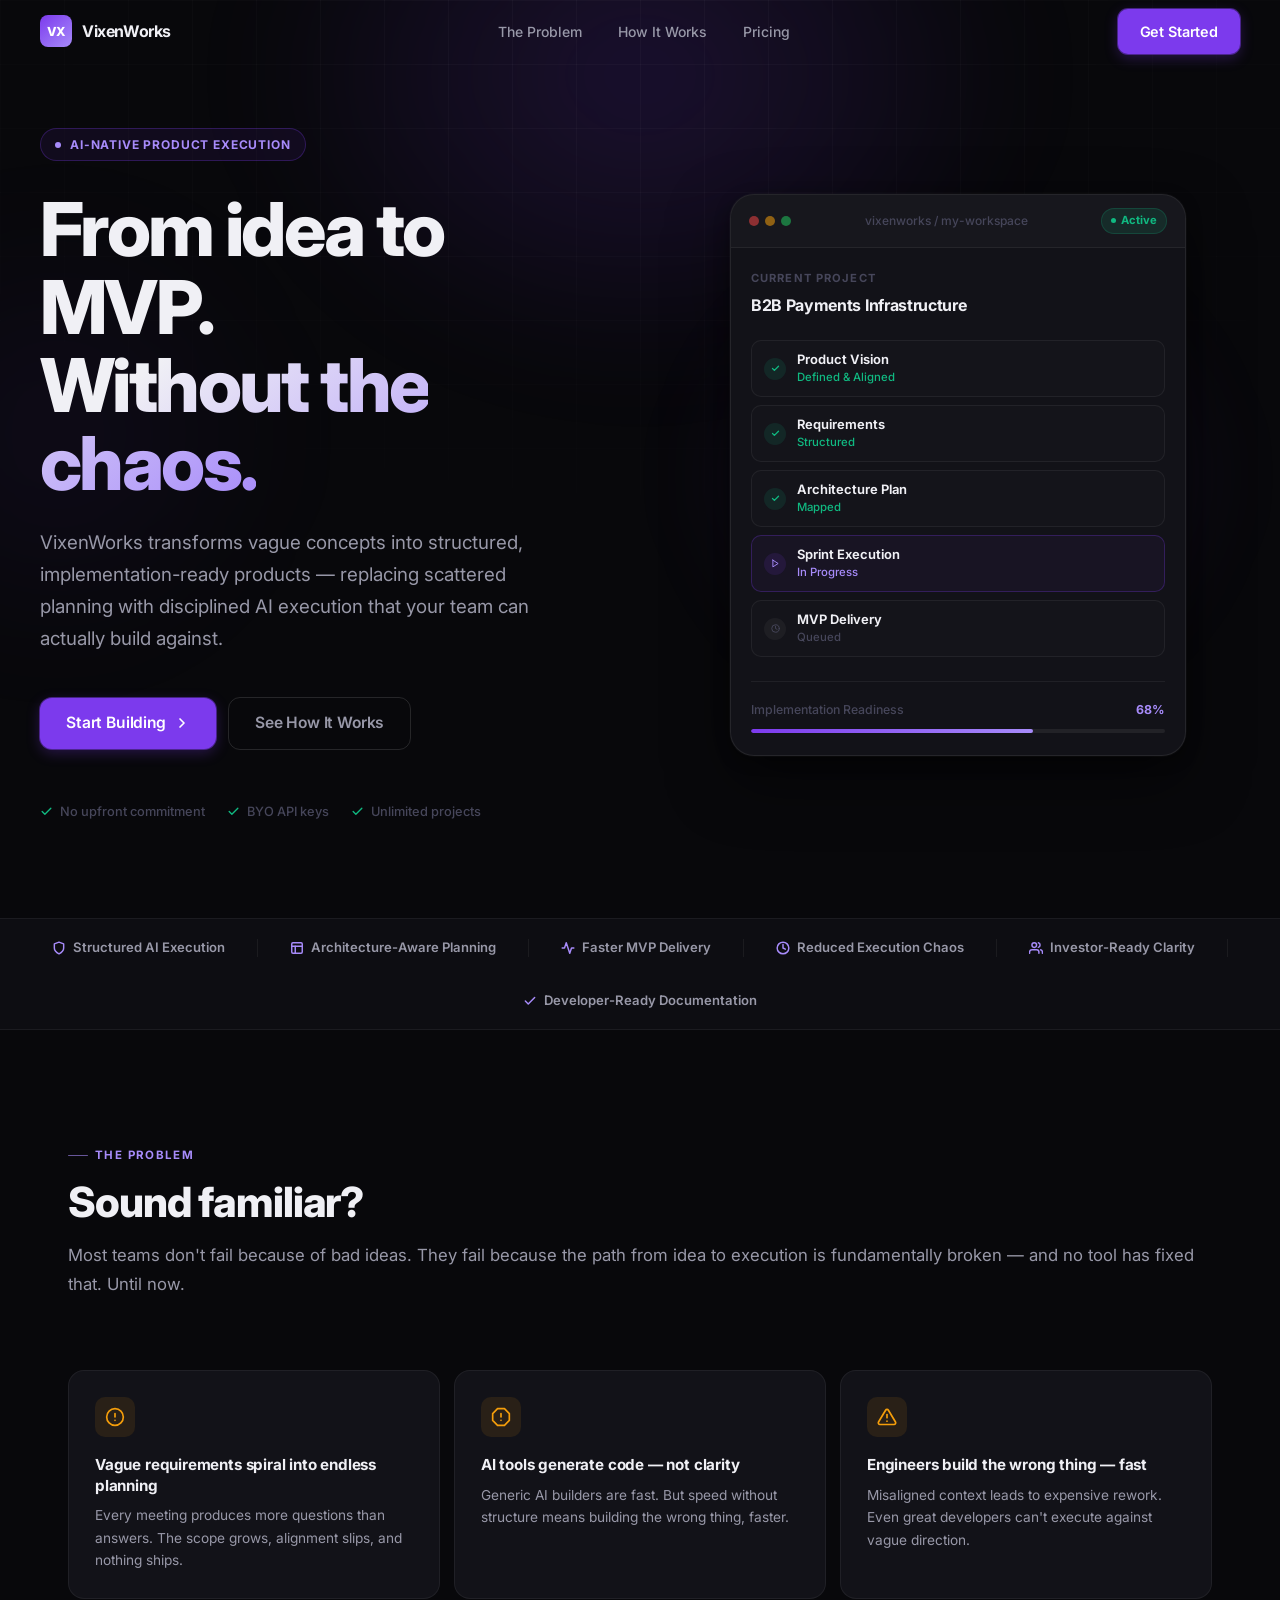
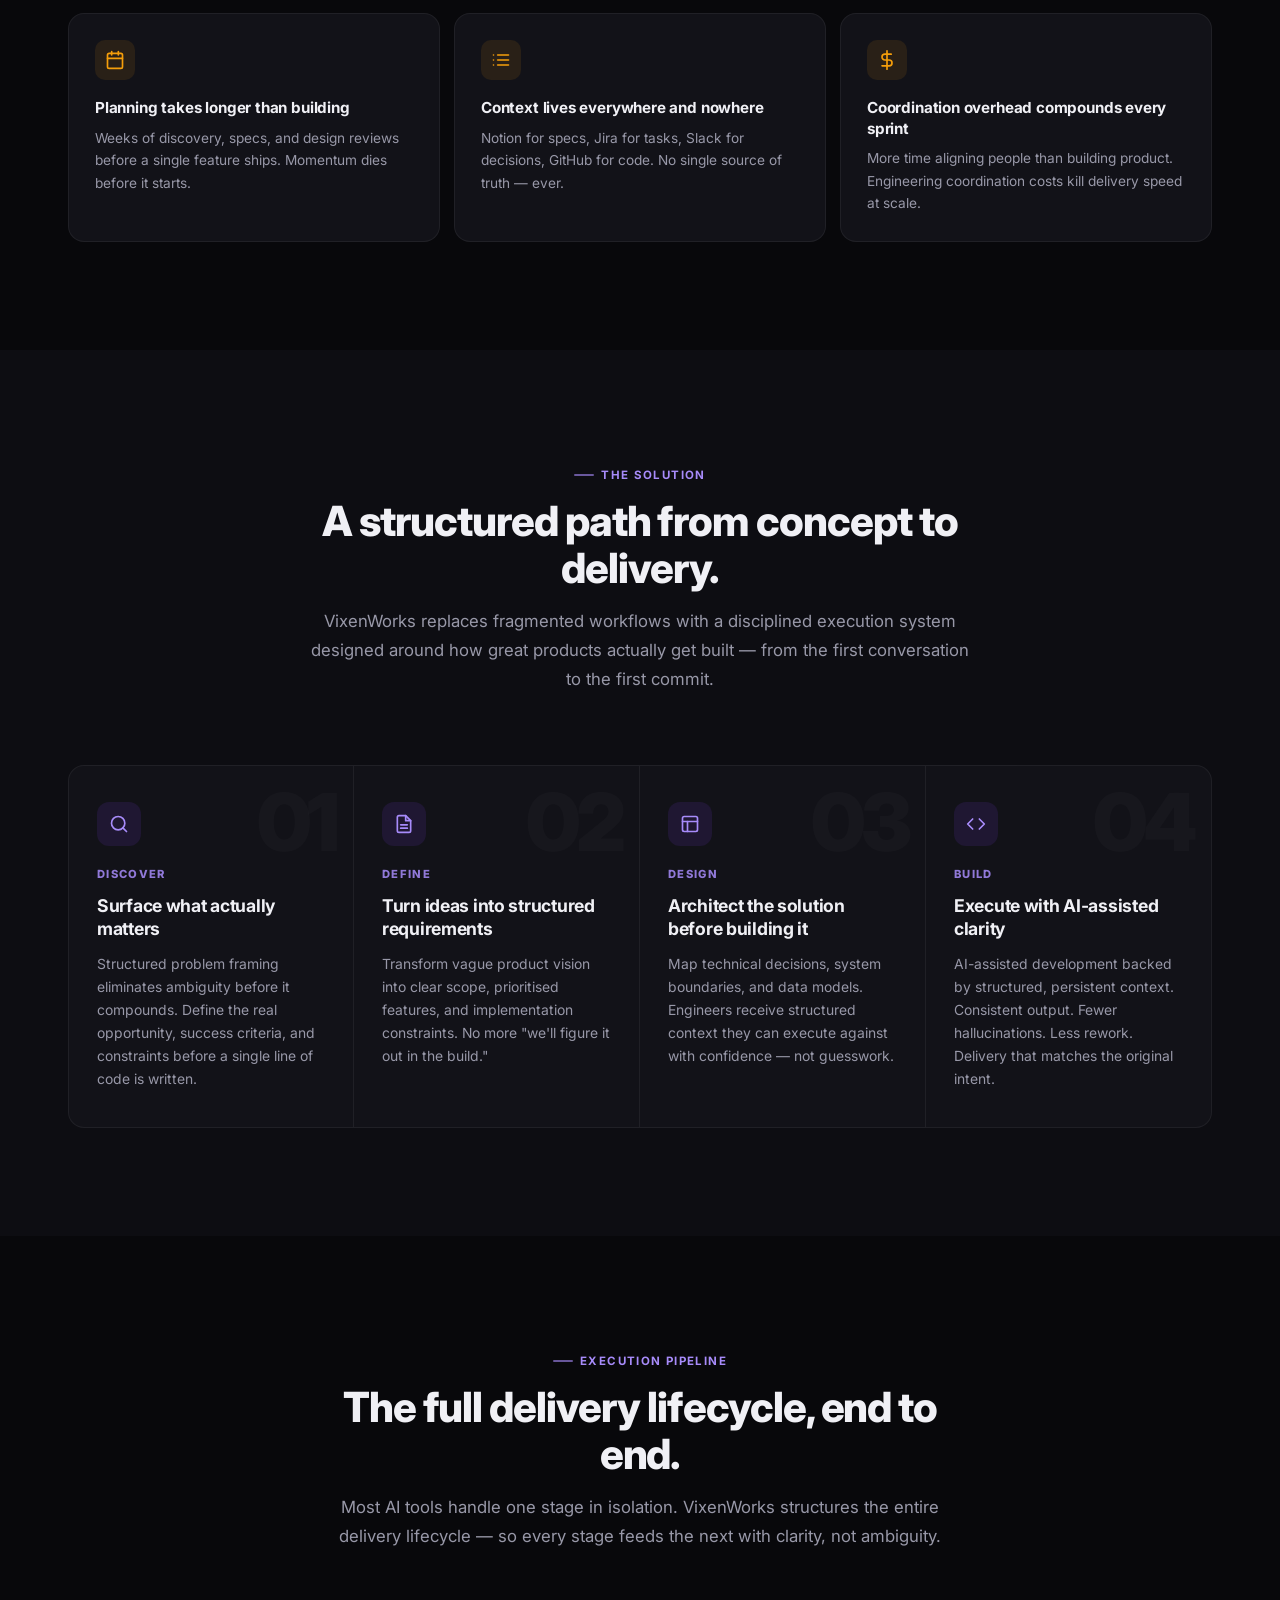
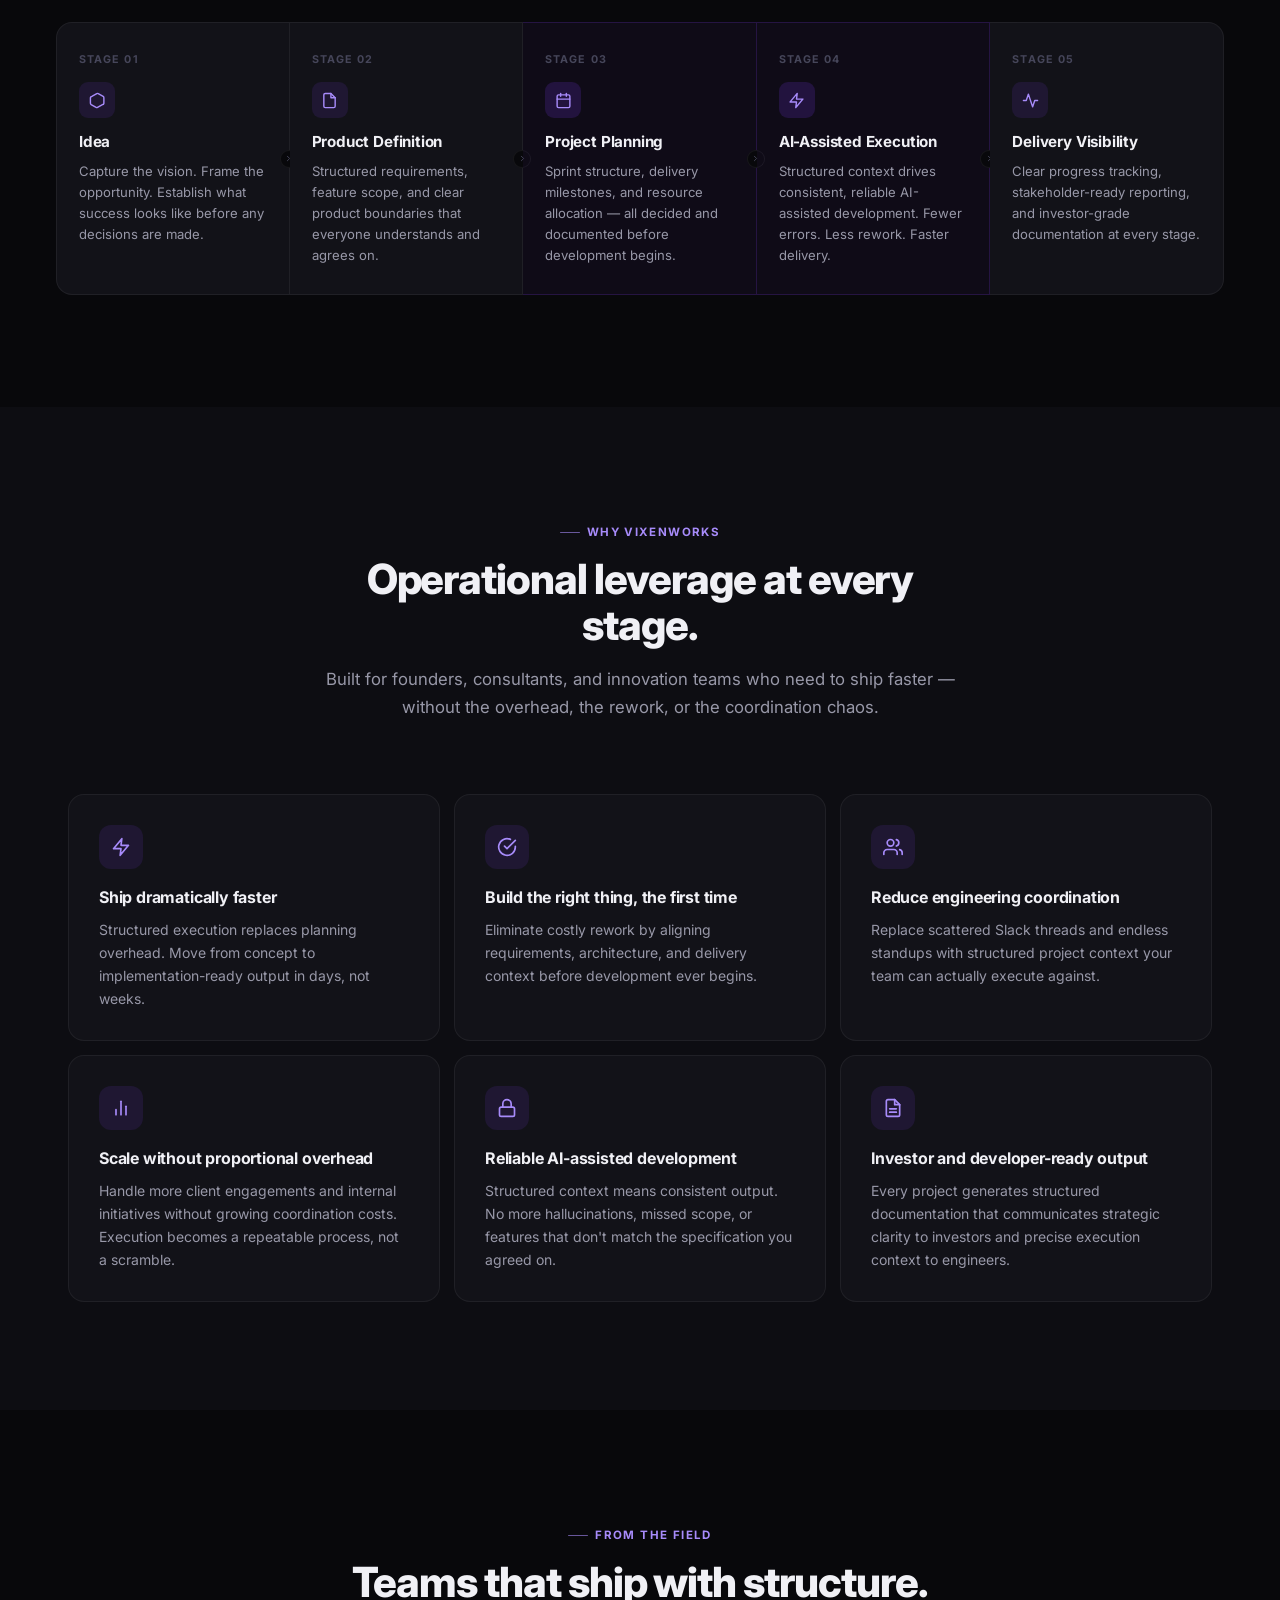
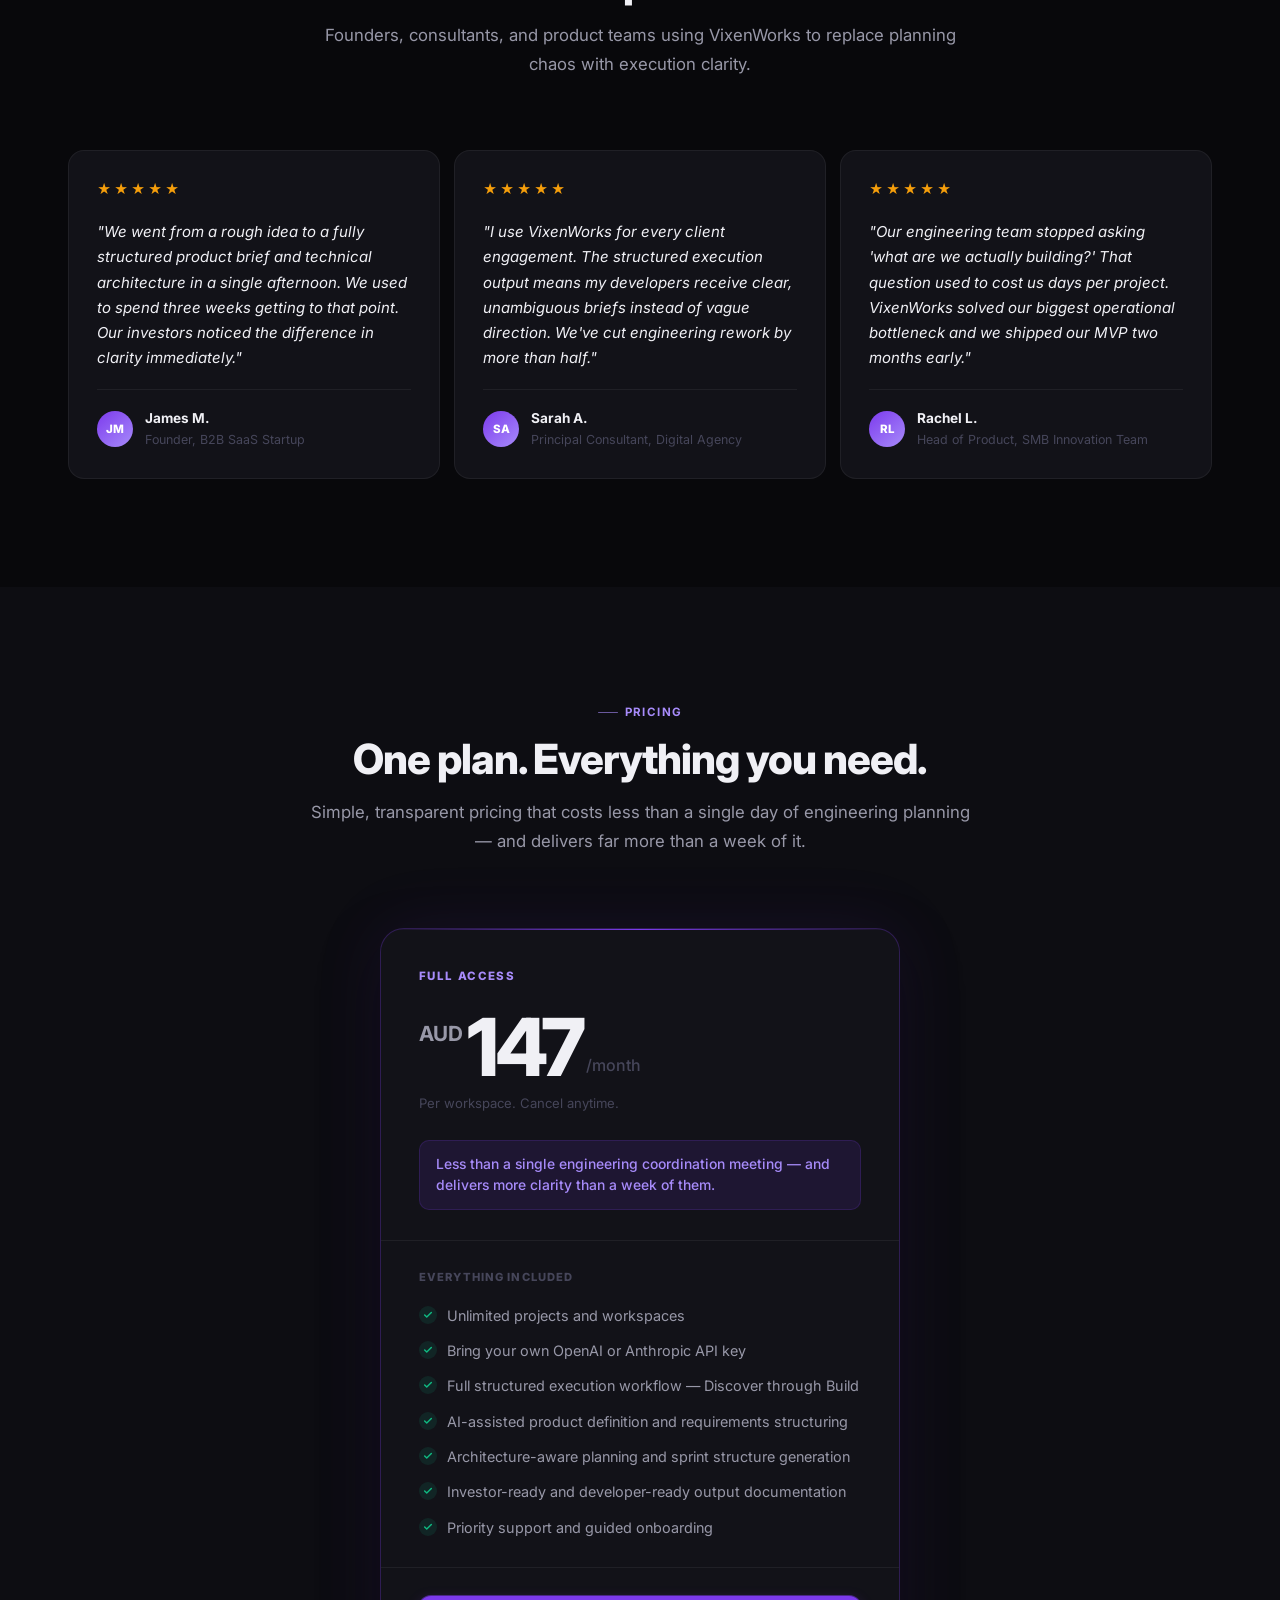
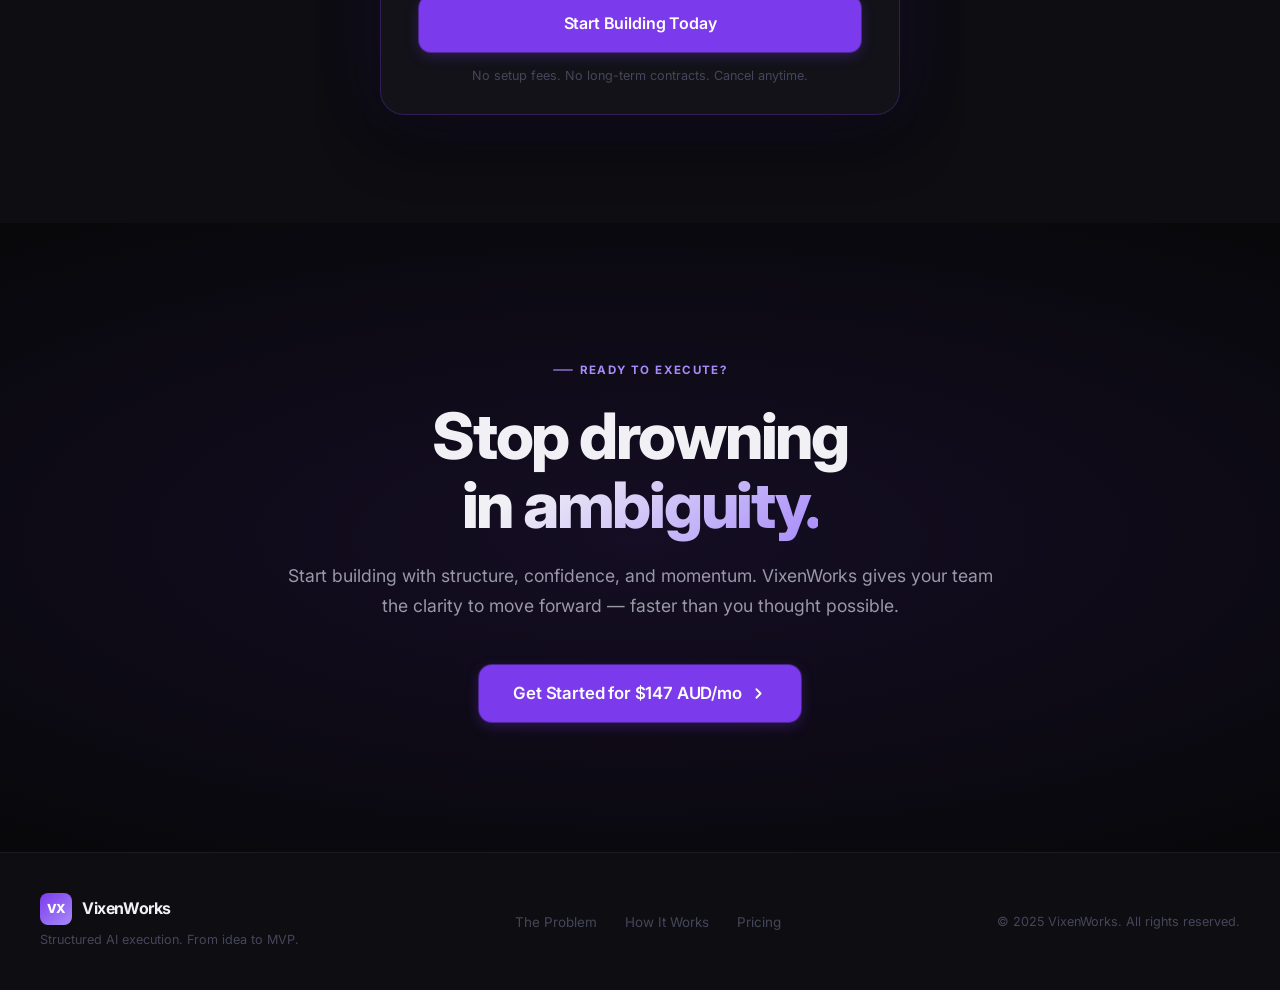
==== index.html @ 55829e0c "Initial commit" ====
<!DOCTYPE html>
<html lang="en">
<head>
  <meta charset="UTF-8" />
  <meta name="viewport" content="width=device-width, initial-scale=1.0" />
  <title>VixenWorks — AI-Native Product Execution Platform</title>
  <meta name="description" content="Transform vague ideas into structured, implementation-ready products. VixenWorks is the AI-native execution platform that takes you from concept to MVP — with structure, not chaos." />
  <meta property="og:title" content="VixenWorks — From Idea to MVP. Without the Chaos." />
  <meta property="og:description" content="Structured AI execution for founders, consultants, and SMB teams who need to ship faster without adding overhead." />
  <meta property="og:type" content="website" />
  <link rel="preconnect" href="https://fonts.googleapis.com" />
  <link rel="preconnect" href="https://fonts.gstatic.com" crossorigin />
  <link href="https://fonts.googleapis.com/css2?family=Inter:ital,opsz,wght@0,14..32,300..900;1,14..32,300..900&display=swap" rel="stylesheet" />
  <link rel="stylesheet" href="styles.css" />
</head>
<body>

  <!-- ═══════════════════════════════════════════ NAVIGATION -->
  <nav class="nav" id="nav">
    <div class="nav-inner">
      <a href="#" class="nav-logo" aria-label="VixenWorks home">
        <div class="logo-mark" aria-hidden="true">VX</div>
        <span class="logo-name">VixenWorks</span>
      </a>
      <ul class="nav-links" role="list">
        <li><a href="#problem">The Problem</a></li>
        <li><a href="#solution">How It Works</a></li>
        <li><a href="#pricing">Pricing</a></li>
      </ul>
      <div>
        <a href="#pricing" class="btn btn-primary">Get Started</a>
      </div>
    </div>
  </nav>

  <main>

    <!-- ═══════════════════════════════════════════ HERO -->
    <section class="hero" id="hero" aria-labelledby="hero-heading">
      <div class="hero-bg" aria-hidden="true">
        <div class="hero-glow-top"></div>
        <div class="hero-glow-left"></div>
        <div class="hero-grid"></div>
      </div>

      <div class="hero-inner">
        <div class="hero-content">
          <div class="hero-eyebrow fade-up" aria-label="Category">
            <span class="eyebrow-dot" aria-hidden="true"></span>
            AI-Native Product Execution
          </div>

          <h1 id="hero-heading" class="fade-up" data-delay="1">
            From idea to MVP.<br>
            <span class="gradient-text">Without the chaos.</span>
          </h1>

          <p class="hero-sub fade-up" data-delay="2">
            VixenWorks transforms vague concepts into structured, implementation-ready products — replacing scattered planning with disciplined AI execution that your team can actually build against.
          </p>

          <div class="hero-actions fade-up" data-delay="3">
            <a href="#pricing" class="btn btn-primary btn-lg">
              Start Building
              <svg width="16" height="16" viewBox="0 0 24 24" fill="none" stroke="currentColor" stroke-width="2.5" stroke-linecap="round" stroke-linejoin="round" aria-hidden="true"><path d="m9 18 6-6-6-6"/></svg>
            </a>
            <a href="#solution" class="btn btn-secondary btn-lg">See How It Works</a>
          </div>

          <div class="hero-meta fade-up" data-delay="4">
            <div class="hero-meta-item">
              <svg width="13" height="13" viewBox="0 0 24 24" fill="none" stroke="currentColor" stroke-width="2.5" stroke-linecap="round" stroke-linejoin="round" aria-hidden="true"><polyline points="20 6 9 17 4 12"/></svg>
              No upfront commitment
            </div>
            <div class="hero-meta-item">
              <svg width="13" height="13" viewBox="0 0 24 24" fill="none" stroke="currentColor" stroke-width="2.5" stroke-linecap="round" stroke-linejoin="round" aria-hidden="true"><polyline points="20 6 9 17 4 12"/></svg>
              BYO API keys
            </div>
            <div class="hero-meta-item">
              <svg width="13" height="13" viewBox="0 0 24 24" fill="none" stroke="currentColor" stroke-width="2.5" stroke-linecap="round" stroke-linejoin="round" aria-hidden="true"><polyline points="20 6 9 17 4 12"/></svg>
              Unlimited projects
            </div>
          </div>
        </div>

        <!-- Dashboard Mockup -->
        <div class="hero-visual fade-in" data-delay="1" id="hero-visual" aria-hidden="true">
          <div class="dashboard-mock">
            <div class="dashboard-titlebar">
              <div class="tb-dots">
                <div class="tb-dot"></div>
                <div class="tb-dot"></div>
                <div class="tb-dot"></div>
              </div>
              <span class="tb-label">vixenworks / my-workspace</span>
              <div class="tb-badge">
                <div class="tb-badge-dot"></div>
                Active
              </div>
            </div>

            <div class="dashboard-body">
              <div class="db-project-tag">Current Project</div>
              <div class="db-project-title">B2B Payments Infrastructure</div>

              <div class="stage-list">
                <div class="stage-row">
                  <div class="stage-dot stage-dot--done">
                    <svg width="9" height="9" viewBox="0 0 24 24" fill="none" stroke="currentColor" stroke-width="3.5" stroke-linecap="round" stroke-linejoin="round"><polyline points="20 6 9 17 4 12"/></svg>
                  </div>
                  <div class="stage-detail">
                    <div class="stage-name">Product Vision</div>
                    <div class="stage-state stage-state--done">Defined &amp; Aligned</div>
                  </div>
                </div>

                <div class="stage-row">
                  <div class="stage-dot stage-dot--done">
                    <svg width="9" height="9" viewBox="0 0 24 24" fill="none" stroke="currentColor" stroke-width="3.5" stroke-linecap="round" stroke-linejoin="round"><polyline points="20 6 9 17 4 12"/></svg>
                  </div>
                  <div class="stage-detail">
                    <div class="stage-name">Requirements</div>
                    <div class="stage-state stage-state--done">Structured</div>
                  </div>
                </div>

                <div class="stage-row">
                  <div class="stage-dot stage-dot--done">
                    <svg width="9" height="9" viewBox="0 0 24 24" fill="none" stroke="currentColor" stroke-width="3.5" stroke-linecap="round" stroke-linejoin="round"><polyline points="20 6 9 17 4 12"/></svg>
                  </div>
                  <div class="stage-detail">
                    <div class="stage-name">Architecture Plan</div>
                    <div class="stage-state stage-state--done">Mapped</div>
                  </div>
                </div>

                <div class="stage-row stage-row--active">
                  <div class="stage-dot stage-dot--active">
                    <svg width="9" height="9" viewBox="0 0 24 24" fill="none" stroke="currentColor" stroke-width="2.5" stroke-linecap="round" stroke-linejoin="round"><polygon points="5 3 19 12 5 21 5 3"/></svg>
                  </div>
                  <div class="stage-detail">
                    <div class="stage-name">Sprint Execution</div>
                    <div class="stage-state stage-state--active">In Progress</div>
                  </div>
                </div>

                <div class="stage-row">
                  <div class="stage-dot stage-dot--pending">
                    <svg width="9" height="9" viewBox="0 0 24 24" fill="none" stroke="currentColor" stroke-width="2.5" stroke-linecap="round" stroke-linejoin="round"><circle cx="12" cy="12" r="10"/><polyline points="12 6 12 12 16 14"/></svg>
                  </div>
                  <div class="stage-detail">
                    <div class="stage-name">MVP Delivery</div>
                    <div class="stage-state">Queued</div>
                  </div>
                </div>
              </div>

              <div class="db-progress">
                <div class="db-progress-labels">
                  <span>Implementation Readiness</span>
                  <span>68%</span>
                </div>
                <div class="progress-track">
                  <div class="progress-fill" id="progress-fill"></div>
                </div>
              </div>
            </div>
          </div>
        </div>
      </div>
    </section>

    <!-- ═══════════════════════════════════════════ TRUST STRIP -->
    <div class="trust-strip" role="list" aria-label="Product pillars">
      <div class="trust-inner">
        <div class="trust-item" role="listitem">
          <svg width="14" height="14" viewBox="0 0 24 24" fill="none" stroke="currentColor" stroke-width="2.5" stroke-linecap="round" stroke-linejoin="round" aria-hidden="true"><path d="M12 22s8-4 8-10V5l-8-3-8 3v7c0 6 8 10 8 10z"/></svg>
          Structured AI Execution
        </div>
        <div class="trust-sep" aria-hidden="true"></div>
        <div class="trust-item" role="listitem">
          <svg width="14" height="14" viewBox="0 0 24 24" fill="none" stroke="currentColor" stroke-width="2.5" stroke-linecap="round" stroke-linejoin="round" aria-hidden="true"><rect x="3" y="3" width="18" height="18" rx="2"/><line x1="3" y1="9" x2="21" y2="9"/><line x1="9" y1="21" x2="9" y2="9"/></svg>
          Architecture-Aware Planning
        </div>
        <div class="trust-sep" aria-hidden="true"></div>
        <div class="trust-item" role="listitem">
          <svg width="14" height="14" viewBox="0 0 24 24" fill="none" stroke="currentColor" stroke-width="2.5" stroke-linecap="round" stroke-linejoin="round" aria-hidden="true"><polyline points="22 12 18 12 15 21 9 3 6 12 2 12"/></svg>
          Faster MVP Delivery
        </div>
        <div class="trust-sep" aria-hidden="true"></div>
        <div class="trust-item" role="listitem">
          <svg width="14" height="14" viewBox="0 0 24 24" fill="none" stroke="currentColor" stroke-width="2.5" stroke-linecap="round" stroke-linejoin="round" aria-hidden="true"><circle cx="12" cy="12" r="10"/><polyline points="12 6 12 12 16 14"/></svg>
          Reduced Execution Chaos
        </div>
        <div class="trust-sep" aria-hidden="true"></div>
        <div class="trust-item" role="listitem">
          <svg width="14" height="14" viewBox="0 0 24 24" fill="none" stroke="currentColor" stroke-width="2.5" stroke-linecap="round" stroke-linejoin="round" aria-hidden="true"><path d="M17 21v-2a4 4 0 0 0-4-4H5a4 4 0 0 0-4 4v2"/><circle cx="9" cy="7" r="4"/><path d="M23 21v-2a4 4 0 0 0-3-3.87"/><path d="M16 3.13a4 4 0 0 1 0 7.75"/></svg>
          Investor-Ready Clarity
        </div>
        <div class="trust-sep" aria-hidden="true"></div>
        <div class="trust-item" role="listitem">
          <svg width="14" height="14" viewBox="0 0 24 24" fill="none" stroke="currentColor" stroke-width="2.5" stroke-linecap="round" stroke-linejoin="round" aria-hidden="true"><polyline points="20 6 9 17 4 12"/></svg>
          Developer-Ready Documentation
        </div>
      </div>
    </div>

    <!-- ═══════════════════════════════════════════ PROBLEM -->
    <section class="section" id="problem" aria-labelledby="problem-heading">
      <div class="container">
        <div class="section-header">
          <div class="section-eyebrow fade-up">
            <span class="eyebrow-line" aria-hidden="true"></span>
            The Problem
          </div>
          <h2 id="problem-heading" class="fade-up" data-delay="1">Sound familiar?</h2>
          <p class="fade-up" data-delay="2">
            Most teams don't fail because of bad ideas. They fail because the path from idea to execution is fundamentally broken — and no tool has fixed that. Until now.
          </p>
        </div>

        <div class="problem-grid">
          <div class="problem-card fade-up" data-delay="1">
            <div class="problem-icon" aria-hidden="true">
              <svg width="20" height="20" viewBox="0 0 24 24" fill="none" stroke="currentColor" stroke-width="2" stroke-linecap="round" stroke-linejoin="round"><circle cx="12" cy="12" r="10"/><line x1="12" y1="8" x2="12" y2="12"/><line x1="12" y1="16" x2="12.01" y2="16"/></svg>
            </div>
            <h3>Vague requirements spiral into endless planning</h3>
            <p>Every meeting produces more questions than answers. The scope grows, alignment slips, and nothing ships.</p>
          </div>

          <div class="problem-card fade-up" data-delay="2">
            <div class="problem-icon" aria-hidden="true">
              <svg width="20" height="20" viewBox="0 0 24 24" fill="none" stroke="currentColor" stroke-width="2" stroke-linecap="round" stroke-linejoin="round"><polygon points="7.86 2 16.14 2 22 7.86 22 16.14 16.14 22 7.86 22 2 16.14 2 7.86 7.86 2"/><line x1="12" y1="8" x2="12" y2="12"/><line x1="12" y1="16" x2="12.01" y2="16"/></svg>
            </div>
            <h3>AI tools generate code — not clarity</h3>
            <p>Generic AI builders are fast. But speed without structure means building the wrong thing, faster.</p>
          </div>

          <div class="problem-card fade-up" data-delay="3">
            <div class="problem-icon" aria-hidden="true">
              <svg width="20" height="20" viewBox="0 0 24 24" fill="none" stroke="currentColor" stroke-width="2" stroke-linecap="round" stroke-linejoin="round"><path d="M10.29 3.86L1.82 18a2 2 0 0 0 1.71 3h16.94a2 2 0 0 0 1.71-3L13.71 3.86a2 2 0 0 0-3.42 0z"/><line x1="12" y1="9" x2="12" y2="13"/><line x1="12" y1="17" x2="12.01" y2="17"/></svg>
            </div>
            <h3>Engineers build the wrong thing — fast</h3>
            <p>Misaligned context leads to expensive rework. Even great developers can't execute against vague direction.</p>
          </div>

          <div class="problem-card fade-up" data-delay="1">
            <div class="problem-icon" aria-hidden="true">
              <svg width="20" height="20" viewBox="0 0 24 24" fill="none" stroke="currentColor" stroke-width="2" stroke-linecap="round" stroke-linejoin="round"><rect x="3" y="4" width="18" height="18" rx="2"/><line x1="16" y1="2" x2="16" y2="6"/><line x1="8" y1="2" x2="8" y2="6"/><line x1="3" y1="10" x2="21" y2="10"/></svg>
            </div>
            <h3>Planning takes longer than building</h3>
            <p>Weeks of discovery, specs, and design reviews before a single feature ships. Momentum dies before it starts.</p>
          </div>

          <div class="problem-card fade-up" data-delay="2">
            <div class="problem-icon" aria-hidden="true">
              <svg width="20" height="20" viewBox="0 0 24 24" fill="none" stroke="currentColor" stroke-width="2" stroke-linecap="round" stroke-linejoin="round"><line x1="8" y1="6" x2="21" y2="6"/><line x1="8" y1="12" x2="21" y2="12"/><line x1="8" y1="18" x2="21" y2="18"/><line x1="3" y1="6" x2="3.01" y2="6"/><line x1="3" y1="12" x2="3.01" y2="12"/><line x1="3" y1="18" x2="3.01" y2="18"/></svg>
            </div>
            <h3>Context lives everywhere and nowhere</h3>
            <p>Notion for specs, Jira for tasks, Slack for decisions, GitHub for code. No single source of truth — ever.</p>
          </div>

          <div class="problem-card fade-up" data-delay="3">
            <div class="problem-icon" aria-hidden="true">
              <svg width="20" height="20" viewBox="0 0 24 24" fill="none" stroke="currentColor" stroke-width="2" stroke-linecap="round" stroke-linejoin="round"><line x1="12" y1="1" x2="12" y2="23"/><path d="M17 5H9.5a3.5 3.5 0 0 0 0 7h5a3.5 3.5 0 0 1 0 7H6"/></svg>
            </div>
            <h3>Coordination overhead compounds every sprint</h3>
            <p>More time aligning people than building product. Engineering coordination costs kill delivery speed at scale.</p>
          </div>
        </div>
      </div>
    </section>

    <!-- ═══════════════════════════════════════════ SOLUTION -->
    <section class="section section--alt" id="solution" aria-labelledby="solution-heading">
      <div class="container">
        <div class="section-header section-header--centered fade-up">
          <div class="section-eyebrow">
            <span class="eyebrow-line" aria-hidden="true"></span>
            The Solution
          </div>
          <h2 id="solution-heading">A structured path from concept to delivery.</h2>
          <p>
            VixenWorks replaces fragmented workflows with a disciplined execution system designed around how great products actually get built — from the first conversation to the first commit.
          </p>
        </div>

        <div class="solution-steps" role="list">
          <div class="solution-step fade-up" data-delay="1" role="listitem">
            <div class="step-big-num" aria-hidden="true">01</div>
            <div class="step-icon" aria-hidden="true">
              <svg width="20" height="20" viewBox="0 0 24 24" fill="none" stroke="currentColor" stroke-width="2" stroke-linecap="round" stroke-linejoin="round"><circle cx="11" cy="11" r="8"/><line x1="21" y1="21" x2="16.65" y2="16.65"/></svg>
            </div>
            <div class="step-label">Discover</div>
            <h3>Surface what actually matters</h3>
            <p>Structured problem framing eliminates ambiguity before it compounds. Define the real opportunity, success criteria, and constraints before a single line of code is written.</p>
          </div>

          <div class="solution-step fade-up" data-delay="2" role="listitem">
            <div class="step-big-num" aria-hidden="true">02</div>
            <div class="step-icon" aria-hidden="true">
              <svg width="20" height="20" viewBox="0 0 24 24" fill="none" stroke="currentColor" stroke-width="2" stroke-linecap="round" stroke-linejoin="round"><path d="M14 2H6a2 2 0 0 0-2 2v16a2 2 0 0 0 2 2h12a2 2 0 0 0 2-2V8z"/><polyline points="14 2 14 8 20 8"/><line x1="16" y1="13" x2="8" y2="13"/><line x1="16" y1="17" x2="8" y2="17"/></svg>
            </div>
            <div class="step-label">Define</div>
            <h3>Turn ideas into structured requirements</h3>
            <p>Transform vague product vision into clear scope, prioritised features, and implementation constraints. No more "we'll figure it out in the build."</p>
          </div>

          <div class="solution-step fade-up" data-delay="3" role="listitem">
            <div class="step-big-num" aria-hidden="true">03</div>
            <div class="step-icon" aria-hidden="true">
              <svg width="20" height="20" viewBox="0 0 24 24" fill="none" stroke="currentColor" stroke-width="2" stroke-linecap="round" stroke-linejoin="round"><rect x="3" y="3" width="18" height="18" rx="2"/><line x1="3" y1="9" x2="21" y2="9"/><line x1="9" y1="21" x2="9" y2="9"/></svg>
            </div>
            <div class="step-label">Design</div>
            <h3>Architect the solution before building it</h3>
            <p>Map technical decisions, system boundaries, and data models. Engineers receive structured context they can execute against with confidence — not guesswork.</p>
          </div>

          <div class="solution-step fade-up" data-delay="4" role="listitem">
            <div class="step-big-num" aria-hidden="true">04</div>
            <div class="step-icon" aria-hidden="true">
              <svg width="20" height="20" viewBox="0 0 24 24" fill="none" stroke="currentColor" stroke-width="2" stroke-linecap="round" stroke-linejoin="round"><polyline points="16 18 22 12 16 6"/><polyline points="8 6 2 12 8 18"/></svg>
            </div>
            <div class="step-label">Build</div>
            <h3>Execute with AI-assisted clarity</h3>
            <p>AI-assisted development backed by structured, persistent context. Consistent output. Fewer hallucinations. Less rework. Delivery that matches the original intent.</p>
          </div>
        </div>
      </div>
    </section>

    <!-- ═══════════════════════════════════════════ WORKFLOW -->
    <section class="section" id="workflow" aria-labelledby="workflow-heading">
      <div class="container--wide">
        <div class="section-header section-header--centered fade-up">
          <div class="section-eyebrow">
            <span class="eyebrow-line" aria-hidden="true"></span>
            Execution Pipeline
          </div>
          <h2 id="workflow-heading">The full delivery lifecycle, end to end.</h2>
          <p>
            Most AI tools handle one stage in isolation. VixenWorks structures the entire delivery lifecycle — so every stage feeds the next with clarity, not ambiguity.
          </p>
        </div>

        <div class="workflow-outer">
          <div class="workflow-pipeline" role="list">

            <div class="workflow-stage fade-up" data-delay="1" role="listitem">
              <div class="ws-step">Stage 01</div>
              <div class="ws-icon" aria-hidden="true">
                <svg width="17" height="17" viewBox="0 0 24 24" fill="none" stroke="currentColor" stroke-width="2" stroke-linecap="round" stroke-linejoin="round"><path d="M21 16V8a2 2 0 0 0-1-1.73l-7-4a2 2 0 0 0-2 0l-7 4A2 2 0 0 0 2 8v8a2 2 0 0 0 1 1.73l7 4a2 2 0 0 0 2 0l7-4A2 2 0 0 0 21 16z"/></svg>
              </div>
              <h3>Idea</h3>
              <p>Capture the vision. Frame the opportunity. Establish what success looks like before any decisions are made.</p>
              <div class="ws-arrow" aria-hidden="true">
                <svg viewBox="0 0 24 24" fill="none" stroke="currentColor" stroke-width="2.5" stroke-linecap="round" stroke-linejoin="round"><path d="m9 18 6-6-6-6"/></svg>
              </div>
            </div>

            <div class="workflow-stage fade-up" data-delay="2" role="listitem">
              <div class="ws-step">Stage 02</div>
              <div class="ws-icon" aria-hidden="true">
                <svg width="17" height="17" viewBox="0 0 24 24" fill="none" stroke="currentColor" stroke-width="2" stroke-linecap="round" stroke-linejoin="round"><path d="M14 2H6a2 2 0 0 0-2 2v16a2 2 0 0 0 2 2h12a2 2 0 0 0 2-2V8z"/><polyline points="14 2 14 8 20 8"/></svg>
              </div>
              <h3>Product Definition</h3>
              <p>Structured requirements, feature scope, and clear product boundaries that everyone understands and agrees on.</p>
              <div class="ws-arrow" aria-hidden="true">
                <svg viewBox="0 0 24 24" fill="none" stroke="currentColor" stroke-width="2.5" stroke-linecap="round" stroke-linejoin="round"><path d="m9 18 6-6-6-6"/></svg>
              </div>
            </div>

            <div class="workflow-stage workflow-stage--featured fade-up" data-delay="3" role="listitem">
              <div class="ws-step">Stage 03</div>
              <div class="ws-icon" aria-hidden="true">
                <svg width="17" height="17" viewBox="0 0 24 24" fill="none" stroke="currentColor" stroke-width="2" stroke-linecap="round" stroke-linejoin="round"><rect x="3" y="4" width="18" height="18" rx="2"/><line x1="16" y1="2" x2="16" y2="6"/><line x1="8" y1="2" x2="8" y2="6"/><line x1="3" y1="10" x2="21" y2="10"/></svg>
              </div>
              <h3>Project Planning</h3>
              <p>Sprint structure, delivery milestones, and resource allocation — all decided and documented before development begins.</p>
              <div class="ws-arrow" aria-hidden="true">
                <svg viewBox="0 0 24 24" fill="none" stroke="currentColor" stroke-width="2.5" stroke-linecap="round" stroke-linejoin="round"><path d="m9 18 6-6-6-6"/></svg>
              </div>
            </div>

            <div class="workflow-stage workflow-stage--featured fade-up" data-delay="4" role="listitem">
              <div class="ws-step">Stage 04</div>
              <div class="ws-icon" aria-hidden="true">
                <svg width="17" height="17" viewBox="0 0 24 24" fill="none" stroke="currentColor" stroke-width="2" stroke-linecap="round" stroke-linejoin="round"><polygon points="13 2 3 14 12 14 11 22 21 10 12 10 13 2"/></svg>
              </div>
              <h3>AI-Assisted Execution</h3>
              <p>Structured context drives consistent, reliable AI-assisted development. Fewer errors. Less rework. Faster delivery.</p>
              <div class="ws-arrow" aria-hidden="true">
                <svg viewBox="0 0 24 24" fill="none" stroke="currentColor" stroke-width="2.5" stroke-linecap="round" stroke-linejoin="round"><path d="m9 18 6-6-6-6"/></svg>
              </div>
            </div>

            <div class="workflow-stage fade-up" data-delay="5" role="listitem">
              <div class="ws-step">Stage 05</div>
              <div class="ws-icon" aria-hidden="true">
                <svg width="17" height="17" viewBox="0 0 24 24" fill="none" stroke="currentColor" stroke-width="2" stroke-linecap="round" stroke-linejoin="round"><polyline points="22 12 18 12 15 21 9 3 6 12 2 12"/></svg>
              </div>
              <h3>Delivery Visibility</h3>
              <p>Clear progress tracking, stakeholder-ready reporting, and investor-grade documentation at every stage.</p>
            </div>

          </div>
        </div>
      </div>
    </section>

    <!-- ═══════════════════════════════════════════ BENEFITS -->
    <section class="section section--alt" id="benefits" aria-labelledby="benefits-heading">
      <div class="container">
        <div class="section-header section-header--centered fade-up">
          <div class="section-eyebrow">
            <span class="eyebrow-line" aria-hidden="true"></span>
            Why VixenWorks
          </div>
          <h2 id="benefits-heading">Operational leverage at every stage.</h2>
          <p>
            Built for founders, consultants, and innovation teams who need to ship faster — without the overhead, the rework, or the coordination chaos.
          </p>
        </div>

        <div class="benefits-grid">
          <div class="benefit-card fade-up" data-delay="1">
            <div class="benefit-icon" aria-hidden="true">
              <svg width="20" height="20" viewBox="0 0 24 24" fill="none" stroke="currentColor" stroke-width="2" stroke-linecap="round" stroke-linejoin="round"><polygon points="13 2 3 14 12 14 11 22 21 10 12 10 13 2"/></svg>
            </div>
            <h3>Ship dramatically faster</h3>
            <p>Structured execution replaces planning overhead. Move from concept to implementation-ready output in days, not weeks.</p>
          </div>

          <div class="benefit-card fade-up" data-delay="2">
            <div class="benefit-icon" aria-hidden="true">
              <svg width="20" height="20" viewBox="0 0 24 24" fill="none" stroke="currentColor" stroke-width="2" stroke-linecap="round" stroke-linejoin="round"><path d="M22 11.08V12a10 10 0 1 1-5.93-9.14"/><polyline points="22 4 12 14.01 9 11.01"/></svg>
            </div>
            <h3>Build the right thing, the first time</h3>
            <p>Eliminate costly rework by aligning requirements, architecture, and delivery context before development ever begins.</p>
          </div>

          <div class="benefit-card fade-up" data-delay="3">
            <div class="benefit-icon" aria-hidden="true">
              <svg width="20" height="20" viewBox="0 0 24 24" fill="none" stroke="currentColor" stroke-width="2" stroke-linecap="round" stroke-linejoin="round"><path d="M17 21v-2a4 4 0 0 0-4-4H5a4 4 0 0 0-4 4v2"/><circle cx="9" cy="7" r="4"/><path d="M23 21v-2a4 4 0 0 0-3-3.87"/><path d="M16 3.13a4 4 0 0 1 0 7.75"/></svg>
            </div>
            <h3>Reduce engineering coordination</h3>
            <p>Replace scattered Slack threads and endless standups with structured project context your team can actually execute against.</p>
          </div>

          <div class="benefit-card fade-up" data-delay="4">
            <div class="benefit-icon" aria-hidden="true">
              <svg width="20" height="20" viewBox="0 0 24 24" fill="none" stroke="currentColor" stroke-width="2" stroke-linecap="round" stroke-linejoin="round"><line x1="18" y1="20" x2="18" y2="10"/><line x1="12" y1="20" x2="12" y2="4"/><line x1="6" y1="20" x2="6" y2="14"/></svg>
            </div>
            <h3>Scale without proportional overhead</h3>
            <p>Handle more client engagements and internal initiatives without growing coordination costs. Execution becomes a repeatable process, not a scramble.</p>
          </div>

          <div class="benefit-card fade-up" data-delay="5">
            <div class="benefit-icon" aria-hidden="true">
              <svg width="20" height="20" viewBox="0 0 24 24" fill="none" stroke="currentColor" stroke-width="2" stroke-linecap="round" stroke-linejoin="round"><rect x="3" y="11" width="18" height="11" rx="2"/><path d="M7 11V7a5 5 0 0 1 10 0v4"/></svg>
            </div>
            <h3>Reliable AI-assisted development</h3>
            <p>Structured context means consistent output. No more hallucinations, missed scope, or features that don't match the specification you agreed on.</p>
          </div>

          <div class="benefit-card fade-up" data-delay="6">
            <div class="benefit-icon" aria-hidden="true">
              <svg width="20" height="20" viewBox="0 0 24 24" fill="none" stroke="currentColor" stroke-width="2" stroke-linecap="round" stroke-linejoin="round"><path d="M14 2H6a2 2 0 0 0-2 2v16a2 2 0 0 0 2 2h12a2 2 0 0 0 2-2V8z"/><polyline points="14 2 14 8 20 8"/><line x1="16" y1="13" x2="8" y2="13"/><line x1="16" y1="17" x2="8" y2="17"/></svg>
            </div>
            <h3>Investor and developer-ready output</h3>
            <p>Every project generates structured documentation that communicates strategic clarity to investors and precise execution context to engineers.</p>
          </div>
        </div>
      </div>
    </section>

    <!-- ═══════════════════════════════════════════ SOCIAL PROOF -->
    <section class="section" id="proof" aria-labelledby="proof-heading">
      <div class="container">
        <div class="section-header section-header--centered fade-up">
          <div class="section-eyebrow">
            <span class="eyebrow-line" aria-hidden="true"></span>
            From the Field
          </div>
          <h2 id="proof-heading">Teams that ship with structure.</h2>
          <p>
            Founders, consultants, and product teams using VixenWorks to replace planning chaos with execution clarity.
          </p>
        </div>

        <div class="testimonials-grid">
          <div class="testimonial-card fade-up" data-delay="1">
            <div class="stars" aria-label="5 out of 5 stars">
              <span class="star" aria-hidden="true">★</span>
              <span class="star" aria-hidden="true">★</span>
              <span class="star" aria-hidden="true">★</span>
              <span class="star" aria-hidden="true">★</span>
              <span class="star" aria-hidden="true">★</span>
            </div>
            <p class="testimonial-quote">
              "We went from a rough idea to a fully structured product brief and technical architecture in a single afternoon. We used to spend three weeks getting to that point. Our investors noticed the difference in clarity immediately."
            </p>
            <div class="testimonial-author">
              <div class="t-avatar" aria-hidden="true">JM</div>
              <div>
                <div class="t-name">James M.</div>
                <div class="t-title">Founder, B2B SaaS Startup</div>
              </div>
            </div>
          </div>

          <div class="testimonial-card fade-up" data-delay="2">
            <div class="stars" aria-label="5 out of 5 stars">
              <span class="star" aria-hidden="true">★</span>
              <span class="star" aria-hidden="true">★</span>
              <span class="star" aria-hidden="true">★</span>
              <span class="star" aria-hidden="true">★</span>
              <span class="star" aria-hidden="true">★</span>
            </div>
            <p class="testimonial-quote">
              "I use VixenWorks for every client engagement. The structured execution output means my developers receive clear, unambiguous briefs instead of vague direction. We've cut engineering rework by more than half."
            </p>
            <div class="testimonial-author">
              <div class="t-avatar" aria-hidden="true">SA</div>
              <div>
                <div class="t-name">Sarah A.</div>
                <div class="t-title">Principal Consultant, Digital Agency</div>
              </div>
            </div>
          </div>

          <div class="testimonial-card fade-up" data-delay="3">
            <div class="stars" aria-label="5 out of 5 stars">
              <span class="star" aria-hidden="true">★</span>
              <span class="star" aria-hidden="true">★</span>
              <span class="star" aria-hidden="true">★</span>
              <span class="star" aria-hidden="true">★</span>
              <span class="star" aria-hidden="true">★</span>
            </div>
            <p class="testimonial-quote">
              "Our engineering team stopped asking 'what are we actually building?' That question used to cost us days per project. VixenWorks solved our biggest operational bottleneck and we shipped our MVP two months early."
            </p>
            <div class="testimonial-author">
              <div class="t-avatar" aria-hidden="true">RL</div>
              <div>
                <div class="t-name">Rachel L.</div>
                <div class="t-title">Head of Product, SMB Innovation Team</div>
              </div>
            </div>
          </div>
        </div>
      </div>
    </section>

    <!-- ═══════════════════════════════════════════ PRICING -->
    <section class="section section--alt" id="pricing" aria-labelledby="pricing-heading">
      <div class="container">
        <div class="section-header section-header--centered fade-up">
          <div class="section-eyebrow">
            <span class="eyebrow-line" aria-hidden="true"></span>
            Pricing
          </div>
          <h2 id="pricing-heading">One plan. Everything you need.</h2>
          <p>
            Simple, transparent pricing that costs less than a single day of engineering planning — and delivers far more than a week of it.
          </p>
        </div>

        <div class="pricing-wrapper fade-up" data-delay="1">
          <div class="pricing-card">
            <div class="pricing-header">
              <div class="pricing-plan">Full Access</div>
              <div class="pricing-price">
                <span class="price-currency">AUD</span>
                <span class="price-amount">147</span>
                <span class="price-period">/month</span>
              </div>
              <div class="pricing-sub">Per workspace. Cancel anytime.</div>
              <div class="pricing-callout">
                Less than a single engineering coordination meeting — and delivers more clarity than a week of them.
              </div>
            </div>

            <div class="pricing-features-wrap">
              <div class="pricing-features-label">Everything included</div>
              <ul class="pricing-feature-list">
                <li class="pricing-feature">
                  <div class="feat-check" aria-hidden="true">
                    <svg width="10" height="10" viewBox="0 0 24 24" fill="none" stroke="currentColor" stroke-width="3.5" stroke-linecap="round" stroke-linejoin="round"><polyline points="20 6 9 17 4 12"/></svg>
                  </div>
                  Unlimited projects and workspaces
                </li>
                <li class="pricing-feature">
                  <div class="feat-check" aria-hidden="true">
                    <svg width="10" height="10" viewBox="0 0 24 24" fill="none" stroke="currentColor" stroke-width="3.5" stroke-linecap="round" stroke-linejoin="round"><polyline points="20 6 9 17 4 12"/></svg>
                  </div>
                  Bring your own OpenAI or Anthropic API key
                </li>
                <li class="pricing-feature">
                  <div class="feat-check" aria-hidden="true">
                    <svg width="10" height="10" viewBox="0 0 24 24" fill="none" stroke="currentColor" stroke-width="3.5" stroke-linecap="round" stroke-linejoin="round"><polyline points="20 6 9 17 4 12"/></svg>
                  </div>
                  Full structured execution workflow — Discover through Build
                </li>
                <li class="pricing-feature">
                  <div class="feat-check" aria-hidden="true">
                    <svg width="10" height="10" viewBox="0 0 24 24" fill="none" stroke="currentColor" stroke-width="3.5" stroke-linecap="round" stroke-linejoin="round"><polyline points="20 6 9 17 4 12"/></svg>
                  </div>
                  AI-assisted product definition and requirements structuring
                </li>
                <li class="pricing-feature">
                  <div class="feat-check" aria-hidden="true">
                    <svg width="10" height="10" viewBox="0 0 24 24" fill="none" stroke="currentColor" stroke-width="3.5" stroke-linecap="round" stroke-linejoin="round"><polyline points="20 6 9 17 4 12"/></svg>
                  </div>
                  Architecture-aware planning and sprint structure generation
                </li>
                <li class="pricing-feature">
                  <div class="feat-check" aria-hidden="true">
                    <svg width="10" height="10" viewBox="0 0 24 24" fill="none" stroke="currentColor" stroke-width="3.5" stroke-linecap="round" stroke-linejoin="round"><polyline points="20 6 9 17 4 12"/></svg>
                  </div>
                  Investor-ready and developer-ready output documentation
                </li>
                <li class="pricing-feature">
                  <div class="feat-check" aria-hidden="true">
                    <svg width="10" height="10" viewBox="0 0 24 24" fill="none" stroke="currentColor" stroke-width="3.5" stroke-linecap="round" stroke-linejoin="round"><polyline points="20 6 9 17 4 12"/></svg>
                  </div>
                  Priority support and guided onboarding
                </li>
              </ul>
            </div>

            <div class="pricing-cta-wrap">
              <a href="#" class="btn btn-primary">Start Building Today</a>
              <div class="pricing-small-note">No setup fees. No long-term contracts. Cancel anytime.</div>
            </div>
          </div>
        </div>
      </div>
    </section>

    <!-- ═══════════════════════════════════════════ FINAL CTA -->
    <section class="final-cta" id="final-cta" aria-labelledby="cta-heading">
      <div class="final-cta-glow" aria-hidden="true"></div>
      <div class="final-cta-inner">
        <div class="section-eyebrow fade-up">
          <span class="eyebrow-line" aria-hidden="true"></span>
          Ready to execute?
        </div>
        <h2 id="cta-heading" class="fade-up" data-delay="1">
          Stop drowning<br>
          <span class="gradient-text">in ambiguity.</span>
        </h2>
        <p class="fade-up" data-delay="2">
          Start building with structure, confidence, and momentum. VixenWorks gives your team the clarity to move forward — faster than you thought possible.
        </p>
        <div class="final-cta-actions fade-up" data-delay="3">
          <a href="#pricing" class="btn btn-primary btn-xl">
            Get Started for $147 AUD/mo
            <svg width="17" height="17" viewBox="0 0 24 24" fill="none" stroke="currentColor" stroke-width="2.5" stroke-linecap="round" stroke-linejoin="round" aria-hidden="true"><path d="m9 18 6-6-6-6"/></svg>
          </a>
        </div>
      </div>
    </section>

  </main>

  <!-- ═══════════════════════════════════════════ FOOTER -->
  <footer class="footer">
    <div class="footer-inner">
      <div>
        <div class="footer-brand">
          <div class="logo-mark" aria-hidden="true">VX</div>
          <span class="logo-name">VixenWorks</span>
        </div>
        <div class="footer-tagline">Structured AI execution. From idea to MVP.</div>
      </div>
      <ul class="footer-links" role="list">
        <li><a href="#problem">The Problem</a></li>
        <li><a href="#solution">How It Works</a></li>
        <li><a href="#pricing">Pricing</a></li>
      </ul>
      <div class="footer-copy">
        &copy; 2025 VixenWorks. All rights reserved.
      </div>
    </div>
  </footer>

  <script src="script.js"></script>
</body>
</html>
---- styles.css ----
/* ==============================================
   VIXENWORKS — Premium Landing Page Styles
   ============================================== */

/* ——— Design Tokens ——— */
:root {
  --bg:              #08080b;
  --bg-surface:      #0d0d12;
  --bg-card:         #121218;
  --bg-card-hover:   #161620;

  --border:          rgba(255, 255, 255, 0.06);
  --border-hover:    rgba(255, 255, 255, 0.12);
  --border-accent:   rgba(124, 58, 237, 0.32);

  --text:            #f0f0f5;
  --text-secondary:  #9898a8;
  --text-muted:      #46465a;

  --accent:          #7c3aed;
  --accent-light:    #a78bfa;
  --accent-dim:      rgba(124, 58, 237, 0.12);
  --accent-glow:     rgba(124, 58, 237, 0.22);

  --green:           #10b981;
  --green-dim:       rgba(16, 185, 129, 0.12);

  --amber:           #f59e0b;
  --amber-dim:       rgba(245, 158, 11, 0.10);

  --radius:          10px;
  --radius-lg:       16px;
  --radius-xl:       24px;

  --ease:            cubic-bezier(0.16, 1, 0.3, 1);
  --t-fast:          180ms ease;
  --t-base:          260ms ease;
  --t-slow:          400ms var(--ease);
}

/* ——— Reset & Base ——— */
*, *::before, *::after {
  box-sizing: border-box;
  margin: 0;
  padding: 0;
}

html {
  scroll-behavior: smooth;
  -webkit-font-smoothing: antialiased;
  -moz-osx-font-smoothing: grayscale;
  text-rendering: optimizeLegibility;
}

body {
  font-family: 'Inter', system-ui, -apple-system, BlinkMacSystemFont, 'Segoe UI', sans-serif;
  background: var(--bg);
  color: var(--text);
  line-height: 1.6;
  overflow-x: hidden;
}

img, svg { display: block; }
a { text-decoration: none; color: inherit; }
button { cursor: pointer; border: none; background: none; font-family: inherit; }
ul { list-style: none; }

/* ——— Typography Utilities ——— */
.gradient-text {
  background: linear-gradient(140deg, #f0f0f5 20%, var(--accent-light) 100%);
  -webkit-background-clip: text;
  -webkit-text-fill-color: transparent;
  background-clip: text;
}

/* ——— Layout ——— */
.container        { max-width: 1200px; margin: 0 auto; padding: 0 28px; }
.container--wide  { max-width: 1440px; margin: 0 auto; padding: 0 28px; }
.container--narrow{ max-width: 760px;  margin: 0 auto; padding: 0 28px; }

/* ——— Buttons ——— */
.btn {
  display: inline-flex;
  align-items: center;
  gap: 8px;
  padding: 11px 22px;
  border-radius: var(--radius);
  font-size: 0.9rem;
  font-weight: 600;
  letter-spacing: -0.01em;
  transition: all var(--t-base);
  white-space: nowrap;
  cursor: pointer;
  position: relative;
}

.btn-primary {
  background: var(--accent);
  color: #fff;
  box-shadow: 0 0 0 1px rgba(124, 58, 237, 0.5),
              0 4px 14px rgba(124, 58, 237, 0.28);
}
.btn-primary:hover {
  background: #6d28d9;
  box-shadow: 0 0 0 1px rgba(124, 58, 237, 0.65),
              0 8px 24px rgba(124, 58, 237, 0.38);
  transform: translateY(-1px);
}

.btn-secondary {
  background: transparent;
  color: var(--text-secondary);
  border: 1px solid var(--border-hover);
}
.btn-secondary:hover {
  background: rgba(255, 255, 255, 0.04);
  color: var(--text);
  border-color: rgba(255, 255, 255, 0.18);
}

.btn-lg  { padding: 13px 26px; font-size: 0.975rem; border-radius: 12px; }
.btn-xl  { padding: 15px 34px; font-size: 1.05rem;  border-radius: 13px; }

/* ——— Navigation ——— */
.nav {
  position: fixed;
  top: 0; left: 0; right: 0;
  z-index: 200;
  height: 64px;
  display: flex;
  align-items: center;
  padding: 0 28px;
  transition: background var(--t-base), border-color var(--t-base), backdrop-filter var(--t-base);
  border-bottom: 1px solid transparent;
}
.nav.scrolled {
  background: rgba(8, 8, 11, 0.82);
  backdrop-filter: blur(20px);
  -webkit-backdrop-filter: blur(20px);
  border-color: var(--border);
}

.nav-inner {
  max-width: 1200px;
  width: 100%;
  margin: 0 auto;
  display: flex;
  align-items: center;
  justify-content: space-between;
}

.nav-logo {
  display: flex;
  align-items: center;
  gap: 10px;
}
.logo-mark {
  width: 32px; height: 32px;
  background: linear-gradient(140deg, var(--accent), var(--accent-light));
  border-radius: 8px;
  display: flex;
  align-items: center;
  justify-content: center;
  font-weight: 800;
  font-size: 0.78rem;
  color: #fff;
  letter-spacing: -0.04em;
  flex-shrink: 0;
}
.logo-name {
  font-weight: 700;
  font-size: 1rem;
  letter-spacing: -0.025em;
  color: var(--text);
}

.nav-links {
  display: flex;
  align-items: center;
  gap: 36px;
}
.nav-links a {
  font-size: 0.875rem;
  font-weight: 500;
  color: var(--text-secondary);
  transition: color var(--t-fast);
}
.nav-links a:hover { color: var(--text); }

/* ——— Section Shared ——— */
.section     { padding: 108px 28px; }
.section--alt { background: var(--bg-surface); }

.section-eyebrow {
  display: inline-flex;
  align-items: center;
  gap: 7px;
  font-size: 0.72rem;
  font-weight: 700;
  text-transform: uppercase;
  letter-spacing: 0.12em;
  color: var(--accent-light);
  margin-bottom: 14px;
}
.eyebrow-line {
  width: 20px; height: 1.5px;
  background: var(--accent-light);
  border-radius: 2px;
  opacity: 0.6;
}

.section-header { margin-bottom: 72px; }
.section-header--centered { text-align: center; margin-left: auto; margin-right: auto; max-width: 660px; }

.section-header h2 {
  font-size: clamp(1.9rem, 3.5vw, 2.6rem);
  font-weight: 800;
  line-height: 1.12;
  letter-spacing: -0.025em;
  margin-bottom: 16px;
}
.section-header p {
  font-size: 1.05rem;
  color: var(--text-secondary);
  line-height: 1.7;
}

/* ——— Hero ——— */
.hero {
  min-height: 100vh;
  display: flex;
  align-items: center;
  padding: 128px 28px 96px;
  position: relative;
  overflow: hidden;
}

.hero-bg {
  position: absolute;
  inset: 0;
  pointer-events: none;
  overflow: hidden;
}
.hero-glow-top {
  position: absolute;
  top: -30%;
  left: 50%;
  transform: translateX(-50%);
  width: 900px; height: 700px;
  background: radial-gradient(ellipse, rgba(124, 58, 237, 0.17) 0%, transparent 62%);
  filter: blur(48px);
}
.hero-glow-left {
  position: absolute;
  top: 20%;
  left: -15%;
  width: 500px; height: 500px;
  background: radial-gradient(ellipse, rgba(124, 58, 237, 0.07) 0%, transparent 65%);
  filter: blur(60px);
}
.hero-grid {
  position: absolute;
  inset: 0;
  background-image:
    linear-gradient(rgba(255,255,255,0.028) 1px, transparent 1px),
    linear-gradient(90deg, rgba(255,255,255,0.028) 1px, transparent 1px);
  background-size: 64px 64px;
  mask-image: radial-gradient(ellipse 75% 65% at 50% 0%, black 20%, transparent 100%);
  -webkit-mask-image: radial-gradient(ellipse 75% 65% at 50% 0%, black 20%, transparent 100%);
}

.hero-inner {
  position: relative;
  z-index: 1;
  max-width: 1200px;
  width: 100%;
  margin: 0 auto;
  display: grid;
  grid-template-columns: 1fr 1fr;
  gap: 72px;
  align-items: center;
}

.hero-content { max-width: 580px; }

.hero-eyebrow {
  display: inline-flex;
  align-items: center;
  gap: 9px;
  padding: 6px 14px;
  border-radius: 100px;
  border: 1px solid rgba(124, 58, 237, 0.28);
  background: rgba(124, 58, 237, 0.08);
  font-size: 0.75rem;
  font-weight: 700;
  letter-spacing: 0.07em;
  text-transform: uppercase;
  color: var(--accent-light);
  margin-bottom: 30px;
}
.eyebrow-dot {
  width: 6px; height: 6px;
  border-radius: 50%;
  background: var(--accent-light);
  animation: blink 2.4s ease-in-out infinite;
}
@keyframes blink {
  0%, 100% { opacity: 1; }
  50%       { opacity: 0.35; }
}

.hero h1 {
  font-size: clamp(3rem, 5.8vw, 4.75rem);
  font-weight: 800;
  line-height: 1.05;
  letter-spacing: -0.035em;
  margin-bottom: 24px;
}

.hero-sub {
  font-size: clamp(1rem, 1.8vw, 1.175rem);
  color: var(--text-secondary);
  line-height: 1.7;
  margin-bottom: 42px;
  max-width: 490px;
}

.hero-actions {
  display: flex;
  align-items: center;
  gap: 12px;
  flex-wrap: wrap;
  margin-bottom: 52px;
}

.hero-meta {
  display: flex;
  align-items: center;
  gap: 22px;
  flex-wrap: wrap;
}
.hero-meta-item {
  display: flex;
  align-items: center;
  gap: 7px;
  font-size: 0.8rem;
  color: var(--text-muted);
  font-weight: 500;
}
.hero-meta-item svg { color: var(--green); flex-shrink: 0; }

/* ——— Dashboard Mock ——— */
.hero-visual {
  display: flex;
  justify-content: center;
  position: relative;
}
.hero-visual::before {
  content: '';
  position: absolute;
  inset: -20px;
  background: radial-gradient(ellipse 70% 60% at 50% 50%, var(--accent-glow), transparent 65%);
  filter: blur(40px);
  pointer-events: none;
  z-index: 0;
}

.dashboard-mock {
  width: 100%;
  max-width: 456px;
  background: var(--bg-card);
  border: 1px solid rgba(255,255,255,0.08);
  border-radius: var(--radius-xl);
  overflow: hidden;
  box-shadow:
    0 0 0 1px rgba(255,255,255,0.025),
    0 24px 60px rgba(0,0,0,0.5),
    0 4px 16px rgba(0,0,0,0.3);
  position: relative;
  z-index: 1;
}

.dashboard-titlebar {
  display: flex;
  align-items: center;
  justify-content: space-between;
  padding: 13px 18px;
  border-bottom: 1px solid var(--border);
  background: rgba(255,255,255,0.018);
}
.tb-dots { display: flex; gap: 6px; }
.tb-dot  { width: 10px; height: 10px; border-radius: 50%; }
.tb-dot:nth-child(1) { background: #ef4444; opacity: 0.55; }
.tb-dot:nth-child(2) { background: #f59e0b; opacity: 0.55; }
.tb-dot:nth-child(3) { background: #22c55e; opacity: 0.55; }

.tb-label {
  font-size: 0.75rem;
  color: var(--text-muted);
  font-weight: 500;
}
.tb-badge {
  display: flex;
  align-items: center;
  gap: 5px;
  font-size: 0.7rem;
  font-weight: 700;
  color: var(--green);
  background: var(--green-dim);
  padding: 3px 9px;
  border-radius: 100px;
  border: 1px solid rgba(16, 185, 129, 0.2);
}
.tb-badge-dot {
  width: 5px; height: 5px;
  border-radius: 50%;
  background: var(--green);
  animation: blink 2.4s ease-in-out infinite;
}

.dashboard-body { padding: 22px 20px; }

.db-project-tag {
  font-size: 0.7rem;
  font-weight: 700;
  text-transform: uppercase;
  letter-spacing: 0.1em;
  color: var(--text-muted);
  margin-bottom: 5px;
}
.db-project-title {
  font-size: 1rem;
  font-weight: 700;
  color: var(--text);
  letter-spacing: -0.02em;
  margin-bottom: 22px;
}

.stage-list {
  display: flex;
  flex-direction: column;
  gap: 8px;
  margin-bottom: 24px;
}

.stage-row {
  display: flex;
  align-items: center;
  gap: 11px;
  padding: 10px 12px;
  border-radius: var(--radius);
  border: 1px solid var(--border);
  background: rgba(255,255,255,0.013);
  transition: border-color var(--t-base);
}
.stage-row--active {
  border-color: rgba(124, 58, 237, 0.28);
  background: rgba(124, 58, 237, 0.055);
}

.stage-dot {
  width: 22px; height: 22px;
  border-radius: 50%;
  display: flex;
  align-items: center;
  justify-content: center;
  flex-shrink: 0;
  font-size: 0.65rem;
  font-weight: 800;
}
.stage-dot--done    { background: var(--green-dim);   color: var(--green); }
.stage-dot--active  { background: var(--accent-dim);  color: var(--accent-light); }
.stage-dot--pending { background: rgba(255,255,255,0.045); color: var(--text-muted); }

.stage-detail { flex: 1; }
.stage-name   { font-size: 0.81rem; font-weight: 650; color: var(--text); line-height: 1.3; }
.stage-state  { font-size: 0.71rem; font-weight: 500; color: var(--text-muted); }
.stage-state--done   { color: var(--green); }
.stage-state--active { color: var(--accent-light); }

.db-progress {
  border-top: 1px solid var(--border);
  padding-top: 18px;
}
.db-progress-labels {
  display: flex;
  justify-content: space-between;
  margin-bottom: 9px;
}
.db-progress-labels span:first-child { font-size: 0.77rem; color: var(--text-muted); font-weight: 500; }
.db-progress-labels span:last-child  { font-size: 0.77rem; color: var(--accent-light); font-weight: 700; }

.progress-track {
  height: 4px;
  background: rgba(255,255,255,0.065);
  border-radius: 100px;
  overflow: hidden;
}
.progress-fill {
  height: 100%;
  background: linear-gradient(90deg, var(--accent), var(--accent-light));
  border-radius: 100px;
  width: 0;
  transition: width 1.6s var(--ease);
}
.progress-fill.animated { width: 68%; }

/* ——— Trust Strip ——— */
.trust-strip {
  border-top: 1px solid var(--border);
  border-bottom: 1px solid var(--border);
  padding: 18px 28px;
  background: var(--bg-surface);
  overflow: hidden;
}
.trust-inner {
  max-width: 1200px;
  margin: 0 auto;
  display: flex;
  align-items: center;
  gap: 32px;
  flex-wrap: wrap;
  justify-content: center;
}
.trust-item {
  display: flex;
  align-items: center;
  gap: 7px;
  font-size: 0.82rem;
  font-weight: 600;
  color: var(--text-secondary);
  white-space: nowrap;
}
.trust-item svg { color: var(--accent-light); flex-shrink: 0; }
.trust-sep {
  width: 1px; height: 18px;
  background: var(--border);
  flex-shrink: 0;
}

/* ——— Problem Section ——— */
.problem-grid {
  display: grid;
  grid-template-columns: repeat(3, 1fr);
  gap: 14px;
}

.problem-card {
  padding: 26px;
  border-radius: var(--radius-lg);
  border: 1px solid var(--border);
  background: var(--bg-card);
  transition: border-color var(--t-slow), transform var(--t-slow), background var(--t-slow);
}
.problem-card:hover {
  border-color: rgba(245, 158, 11, 0.22);
  background: var(--bg-card-hover);
  transform: translateY(-2px);
}

.problem-icon {
  width: 40px; height: 40px;
  border-radius: 10px;
  background: var(--amber-dim);
  display: flex;
  align-items: center;
  justify-content: center;
  margin-bottom: 18px;
}
.problem-icon svg { color: var(--amber); }

.problem-card h3 {
  font-size: 0.95rem;
  font-weight: 700;
  color: var(--text);
  margin-bottom: 8px;
  letter-spacing: -0.012em;
  line-height: 1.35;
}
.problem-card p {
  font-size: 0.855rem;
  color: var(--text-secondary);
  line-height: 1.65;
}

/* ——— Solution Section ——— */
.solution-steps {
  display: grid;
  grid-template-columns: repeat(4, 1fr);
  position: relative;
}

.solution-step {
  padding: 36px 28px;
  background: var(--bg-card);
  border: 1px solid var(--border);
  position: relative;
  overflow: hidden;
  transition: border-color var(--t-base), background var(--t-base);
}
.solution-step + .solution-step { border-left: none; }
.solution-step:first-child { border-radius: var(--radius-lg) 0 0 var(--radius-lg); }
.solution-step:last-child  { border-radius: 0 var(--radius-lg) var(--radius-lg) 0; }

.solution-step:hover {
  background: var(--bg-card-hover);
  border-color: var(--border-accent);
  z-index: 1;
}

.step-big-num {
  position: absolute;
  top: 16px; right: 18px;
  font-size: 5rem;
  font-weight: 900;
  line-height: 1;
  letter-spacing: -0.06em;
  color: rgba(255,255,255,0.025);
  pointer-events: none;
  user-select: none;
}

.step-icon {
  width: 44px; height: 44px;
  border-radius: 12px;
  background: var(--accent-dim);
  display: flex;
  align-items: center;
  justify-content: center;
  margin-bottom: 20px;
}
.step-icon svg { color: var(--accent-light); }

.step-label {
  font-size: 0.7rem;
  font-weight: 800;
  letter-spacing: 0.12em;
  text-transform: uppercase;
  color: var(--accent-light);
  margin-bottom: 11px;
  opacity: 0.85;
}

.solution-step h3 {
  font-size: 1.1rem;
  font-weight: 700;
  color: var(--text);
  margin-bottom: 12px;
  letter-spacing: -0.016em;
  line-height: 1.3;
}
.solution-step p {
  font-size: 0.87rem;
  color: var(--text-secondary);
  line-height: 1.65;
}

/* ——— Workflow Section ——— */
.workflow-outer {
  overflow-x: auto;
  padding-bottom: 4px;
}
.workflow-pipeline {
  display: grid;
  grid-template-columns: repeat(5, 1fr);
  min-width: 760px;
}

.workflow-stage {
  padding: 28px 22px;
  background: var(--bg-card);
  border: 1px solid var(--border);
  position: relative;
  transition: border-color var(--t-base), background var(--t-base);
}
.workflow-stage + .workflow-stage { border-left: none; }
.workflow-stage:first-child { border-radius: var(--radius-lg) 0 0 var(--radius-lg); }
.workflow-stage:last-child  { border-radius: 0 var(--radius-lg) var(--radius-lg) 0; }

.workflow-stage:hover {
  background: var(--bg-card-hover);
  border-color: var(--border-hover);
  z-index: 2;
}
.workflow-stage--featured {
  background: rgba(124, 58, 237, 0.055);
  border-color: rgba(124, 58, 237, 0.2);
}
.workflow-stage--featured:hover {
  background: rgba(124, 58, 237, 0.09);
  border-color: rgba(124, 58, 237, 0.36);
}

.ws-step {
  font-size: 0.67rem;
  font-weight: 700;
  letter-spacing: 0.1em;
  text-transform: uppercase;
  color: var(--text-muted);
  margin-bottom: 14px;
}
.ws-icon {
  width: 36px; height: 36px;
  border-radius: 9px;
  background: var(--accent-dim);
  display: flex;
  align-items: center;
  justify-content: center;
  margin-bottom: 14px;
}
.workflow-stage--featured .ws-icon { background: rgba(124, 58, 237, 0.18); }
.ws-icon svg { color: var(--accent-light); }

.workflow-stage h3 {
  font-size: 0.95rem;
  font-weight: 700;
  color: var(--text);
  margin-bottom: 9px;
  letter-spacing: -0.012em;
  line-height: 1.3;
}
.workflow-stage p {
  font-size: 0.82rem;
  color: var(--text-secondary);
  line-height: 1.6;
}

.ws-arrow {
  position: absolute;
  top: 50%; right: -9px;
  transform: translateY(-50%);
  z-index: 3;
  width: 18px; height: 18px;
  background: var(--bg);
  border: 1px solid var(--border);
  border-radius: 50%;
  display: flex;
  align-items: center;
  justify-content: center;
}
.ws-arrow svg {
  width: 9px; height: 9px;
  color: var(--text-muted);
}

/* ——— Benefits Section ——— */
.benefits-grid {
  display: grid;
  grid-template-columns: repeat(3, 1fr);
  gap: 14px;
}

.benefit-card {
  padding: 30px;
  border-radius: var(--radius-lg);
  border: 1px solid var(--border);
  background: var(--bg-card);
  position: relative;
  overflow: hidden;
  transition: border-color var(--t-slow), transform var(--t-slow), box-shadow var(--t-slow);
}
.benefit-card::after {
  content: '';
  position: absolute;
  inset: 0;
  background: radial-gradient(ellipse 60% 50% at 50% -10%, rgba(124, 58, 237, 0.07), transparent);
  opacity: 0;
  transition: opacity var(--t-base);
  pointer-events: none;
}
.benefit-card:hover {
  border-color: var(--border-accent);
  transform: translateY(-3px);
  box-shadow: 0 16px 40px rgba(0,0,0,0.28), 0 0 0 1px rgba(124,58,237,0.12);
}
.benefit-card:hover::after { opacity: 1; }

.benefit-icon {
  width: 44px; height: 44px;
  border-radius: 12px;
  background: var(--accent-dim);
  display: flex;
  align-items: center;
  justify-content: center;
  margin-bottom: 18px;
  position: relative;
}
.benefit-icon svg { color: var(--accent-light); }

.benefit-card h3 {
  font-size: 1rem;
  font-weight: 700;
  color: var(--text);
  margin-bottom: 10px;
  letter-spacing: -0.012em;
  line-height: 1.3;
}
.benefit-card p {
  font-size: 0.875rem;
  color: var(--text-secondary);
  line-height: 1.65;
}

/* ——— Testimonials ——— */
.testimonials-grid {
  display: grid;
  grid-template-columns: repeat(3, 1fr);
  gap: 14px;
}

.testimonial-card {
  padding: 28px;
  border-radius: var(--radius-lg);
  border: 1px solid var(--border);
  background: var(--bg-card);
  display: flex;
  flex-direction: column;
  gap: 18px;
  transition: border-color var(--t-base);
}
.testimonial-card:hover { border-color: var(--border-hover); }

.stars { display: flex; gap: 3px; }
.star  { font-size: 0.85rem; color: #f59e0b; }

.testimonial-quote {
  font-size: 0.94rem;
  color: var(--text);
  line-height: 1.68;
  flex: 1;
  font-style: italic;
}

.testimonial-author {
  display: flex;
  align-items: center;
  gap: 12px;
  border-top: 1px solid var(--border);
  padding-top: 18px;
}
.t-avatar {
  width: 36px; height: 36px;
  border-radius: 50%;
  background: linear-gradient(140deg, var(--accent), var(--accent-light));
  display: flex;
  align-items: center;
  justify-content: center;
  font-size: 0.72rem;
  font-weight: 800;
  color: #fff;
  flex-shrink: 0;
}
.t-name  { font-size: 0.85rem; font-weight: 700; color: var(--text); }
.t-title { font-size: 0.78rem; color: var(--text-muted); margin-top: 1px; }

/* ——— Pricing ——— */
.pricing-wrapper {
  max-width: 520px;
  margin: 0 auto;
}
.pricing-card {
  border-radius: var(--radius-xl);
  border: 1px solid rgba(124, 58, 237, 0.28);
  background: var(--bg-card);
  overflow: hidden;
  box-shadow: 0 0 70px rgba(124, 58, 237, 0.1), 0 24px 60px rgba(0,0,0,0.4);
  position: relative;
}
.pricing-card::before {
  content: '';
  position: absolute;
  top: 0; left: 0; right: 0;
  height: 1px;
  background: linear-gradient(90deg, transparent 0%, var(--accent) 50%, transparent 100%);
}

.pricing-header {
  padding: 38px 38px 30px;
  border-bottom: 1px solid var(--border);
}
.pricing-plan {
  font-size: 0.72rem;
  font-weight: 800;
  text-transform: uppercase;
  letter-spacing: 0.12em;
  color: var(--accent-light);
  margin-bottom: 22px;
}
.pricing-price {
  display: flex;
  align-items: flex-start;
  gap: 4px;
  margin-bottom: 6px;
}
.price-currency {
  font-size: 1.3rem;
  font-weight: 700;
  color: var(--text-secondary);
  padding-top: 10px;
}
.price-amount {
  font-size: 5rem;
  font-weight: 800;
  letter-spacing: -0.05em;
  color: var(--text);
  line-height: 1;
}
.price-period {
  font-size: 1rem;
  color: var(--text-muted);
  font-weight: 500;
  align-self: flex-end;
  padding-bottom: 8px;
}
.pricing-sub {
  font-size: 0.82rem;
  color: var(--text-muted);
  margin-bottom: 26px;
}
.pricing-callout {
  padding: 13px 16px;
  border-radius: var(--radius);
  background: var(--accent-dim);
  border: 1px solid rgba(124, 58, 237, 0.18);
  font-size: 0.87rem;
  color: var(--accent-light);
  font-weight: 500;
  line-height: 1.5;
}

.pricing-features-wrap {
  padding: 28px 38px;
  border-bottom: 1px solid var(--border);
}
.pricing-features-label {
  font-size: 0.7rem;
  font-weight: 800;
  text-transform: uppercase;
  letter-spacing: 0.1em;
  color: var(--text-muted);
  margin-bottom: 18px;
}
.pricing-feature-list {
  display: flex;
  flex-direction: column;
  gap: 13px;
}
.pricing-feature {
  display: flex;
  align-items: flex-start;
  gap: 10px;
  font-size: 0.9rem;
  color: var(--text-secondary);
  line-height: 1.55;
}
.feat-check {
  width: 18px; height: 18px;
  border-radius: 50%;
  background: var(--green-dim);
  display: flex;
  align-items: center;
  justify-content: center;
  flex-shrink: 0;
  margin-top: 1px;
}
.feat-check svg { color: var(--green); }

.pricing-cta-wrap {
  padding: 28px 38px;
}
.pricing-cta-wrap .btn {
  width: 100%;
  justify-content: center;
  padding: 15px;
  font-size: 1rem;
  border-radius: 12px;
  margin-bottom: 14px;
}
.pricing-small-note {
  text-align: center;
  font-size: 0.79rem;
  color: var(--text-muted);
}

/* ——— Final CTA ——— */
.final-cta {
  padding: 130px 28px;
  text-align: center;
  position: relative;
  overflow: hidden;
}
.final-cta-glow {
  position: absolute;
  inset: 0;
  background: radial-gradient(ellipse 80% 60% at 50% 50%, rgba(124, 58, 237, 0.11), transparent);
  pointer-events: none;
}
.final-cta-inner {
  position: relative;
  z-index: 1;
  max-width: 720px;
  margin: 0 auto;
}
.final-cta-inner .section-eyebrow {
  justify-content: center;
  margin-bottom: 22px;
}
.final-cta-inner h2 {
  font-size: clamp(2.4rem, 5.5vw, 4rem);
  font-weight: 800;
  line-height: 1.08;
  letter-spacing: -0.035em;
  margin-bottom: 22px;
}
.final-cta-inner p {
  font-size: 1.1rem;
  color: var(--text-secondary);
  line-height: 1.7;
  margin-bottom: 44px;
}
.final-cta-actions {
  display: flex;
  justify-content: center;
  align-items: center;
  gap: 14px;
  flex-wrap: wrap;
}

/* ——— Footer ——— */
.footer {
  border-top: 1px solid var(--border);
  padding: 40px 28px;
  background: var(--bg-surface);
}
.footer-inner {
  max-width: 1200px;
  margin: 0 auto;
  display: flex;
  align-items: center;
  justify-content: space-between;
  gap: 20px;
  flex-wrap: wrap;
}
.footer-brand { display: flex; align-items: center; gap: 10px; }
.footer-tagline { font-size: 0.79rem; color: var(--text-muted); margin-top: 5px; }
.footer-links { display: flex; gap: 28px; }
.footer-links a {
  font-size: 0.84rem;
  color: var(--text-muted);
  transition: color var(--t-fast);
}
.footer-links a:hover { color: var(--text-secondary); }
.footer-copy { font-size: 0.79rem; color: var(--text-muted); text-align: right; }

/* ——— Scroll Animations ——— */
.fade-up {
  opacity: 0;
  transform: translateY(28px);
  transition: opacity 0.65s var(--ease), transform 0.65s var(--ease);
}
.fade-up.visible {
  opacity: 1;
  transform: translateY(0);
}

.fade-in {
  opacity: 0;
  transition: opacity 0.7s var(--ease);
}
.fade-in.visible { opacity: 1; }

[data-delay="1"] { transition-delay: 0.08s; }
[data-delay="2"] { transition-delay: 0.16s; }
[data-delay="3"] { transition-delay: 0.24s; }
[data-delay="4"] { transition-delay: 0.32s; }
[data-delay="5"] { transition-delay: 0.40s; }
[data-delay="6"] { transition-delay: 0.48s; }

/* ——— Responsive ——— */
@media (max-width: 1024px) {
  .problem-grid     { grid-template-columns: repeat(2, 1fr); }
  .benefits-grid    { grid-template-columns: repeat(2, 1fr); }
  .testimonials-grid{ grid-template-columns: repeat(2, 1fr); }
  .solution-steps   {
    grid-template-columns: repeat(2, 1fr);
  }
  .solution-step:first-child { border-radius: var(--radius-lg) 0 0 0; }
  .solution-step:nth-child(2){ border-radius: 0 var(--radius-lg) 0 0; }
  .solution-step:nth-child(3){ border-radius: 0 0 0 var(--radius-lg); border-left: none; border-top: none; }
  .solution-step:last-child  { border-radius: 0 0 var(--radius-lg) 0; border-top: none; }
  .solution-step + .solution-step { border-left: none; }
  .solution-step:nth-child(2n+1) { border-left: 1px solid var(--border); }
}

@media (max-width: 900px) {
  .hero-inner {
    grid-template-columns: 1fr;
    gap: 56px;
    text-align: left;
  }
  .hero-visual { order: -1; justify-content: flex-start; }
  .hero-content { max-width: 100%; }
  .hero-sub { max-width: 100%; }
  .dashboard-mock { max-width: 100%; }
  .nav-links { display: none; }
}

@media (max-width: 700px) {
  .section { padding: 80px 20px; }
  .hero    { padding: 108px 20px 72px; }

  .hero-actions {
    flex-direction: column;
    align-items: stretch;
  }
  .hero-actions .btn { justify-content: center; }

  .trust-inner { gap: 18px; }
  .trust-sep   { display: none; }

  .problem-grid      { grid-template-columns: 1fr; }
  .solution-steps    { grid-template-columns: 1fr; }
  .benefits-grid     { grid-template-columns: 1fr; }
  .testimonials-grid { grid-template-columns: 1fr; }

  .solution-step               { border-left: 1px solid var(--border) !important; }
  .solution-step:first-child   { border-radius: var(--radius-lg) var(--radius-lg) 0 0 !important; }
  .solution-step:last-child    { border-radius: 0 0 var(--radius-lg) var(--radius-lg) !important; border-top: none; }
  .solution-step + .solution-step { border-top: none; }

  .pricing-header,
  .pricing-features-wrap,
  .pricing-cta-wrap { padding-left: 22px; padding-right: 22px; }
  .price-amount     { font-size: 4rem; }

  .final-cta { padding: 96px 20px; }

  .footer-inner  { flex-direction: column; align-items: flex-start; gap: 24px; }
  .footer-copy   { text-align: left; }
  .footer-links  { flex-wrap: wrap; gap: 18px; }
}
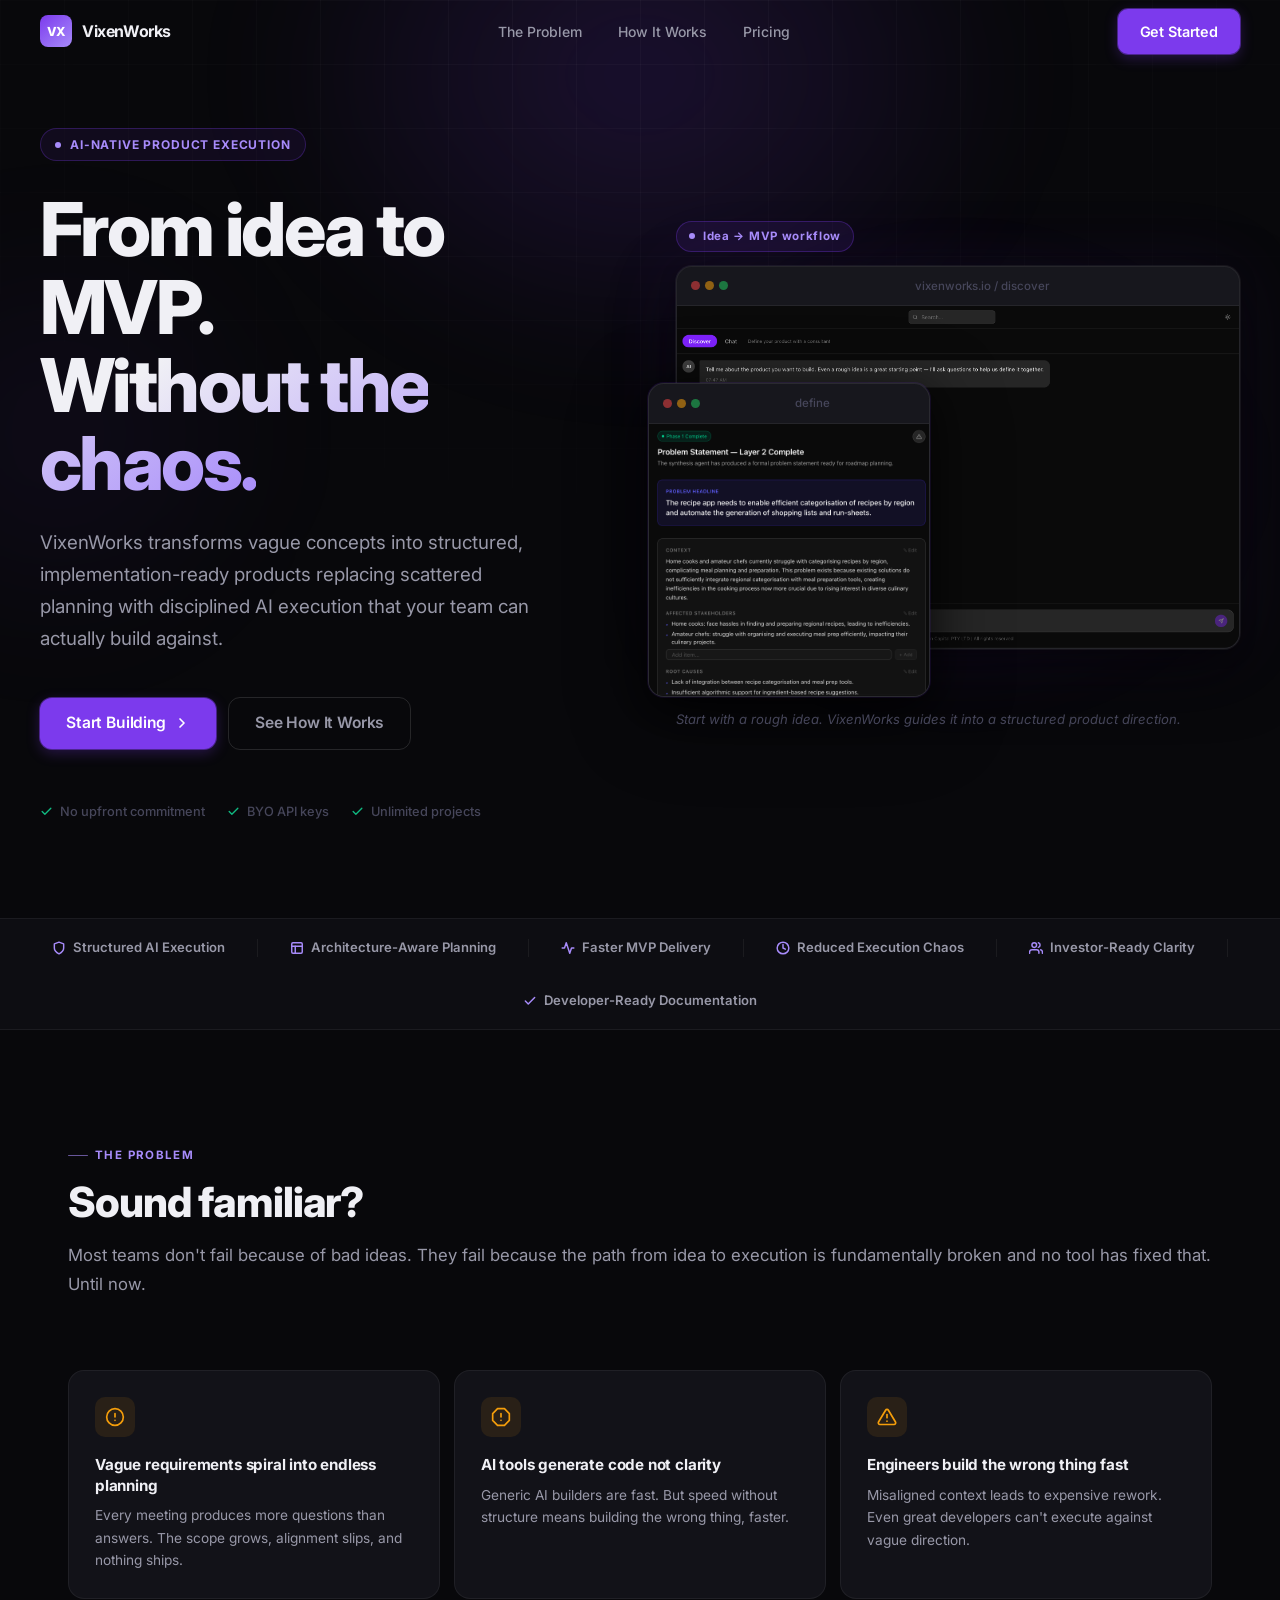
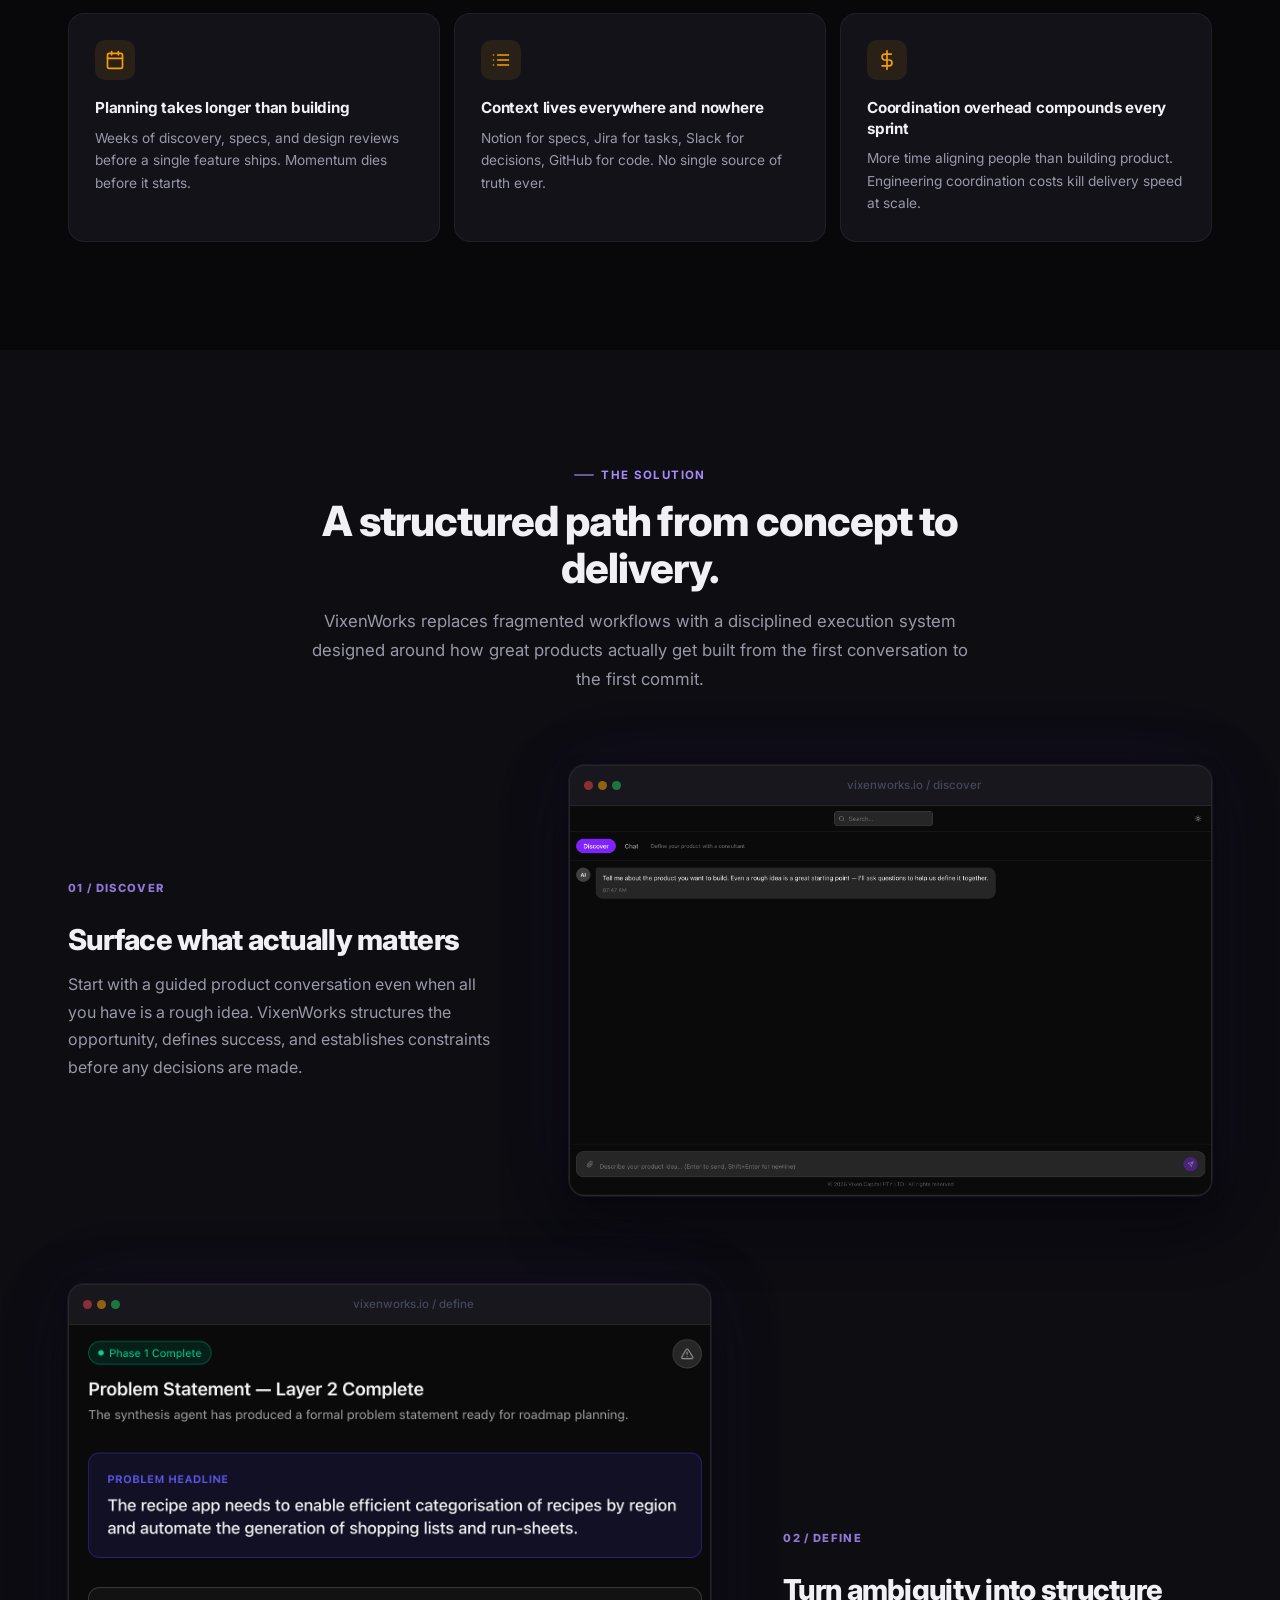
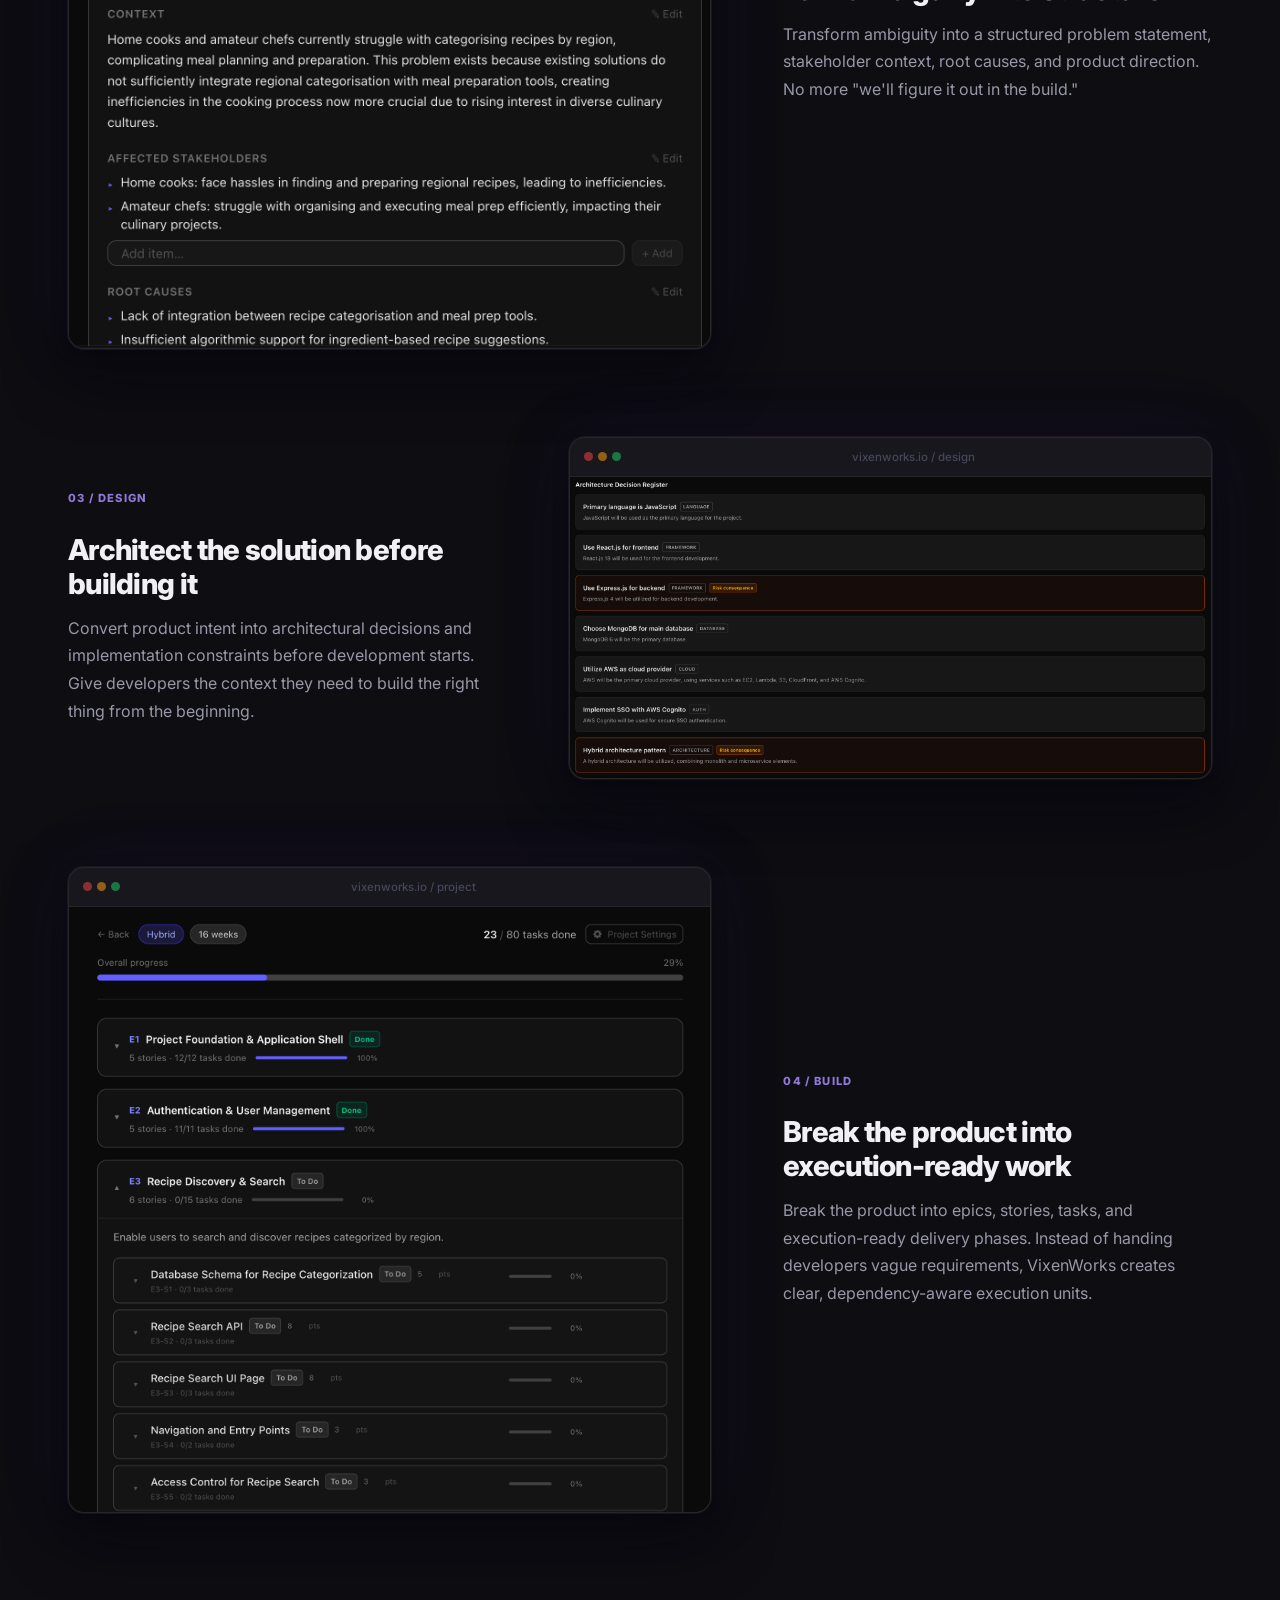
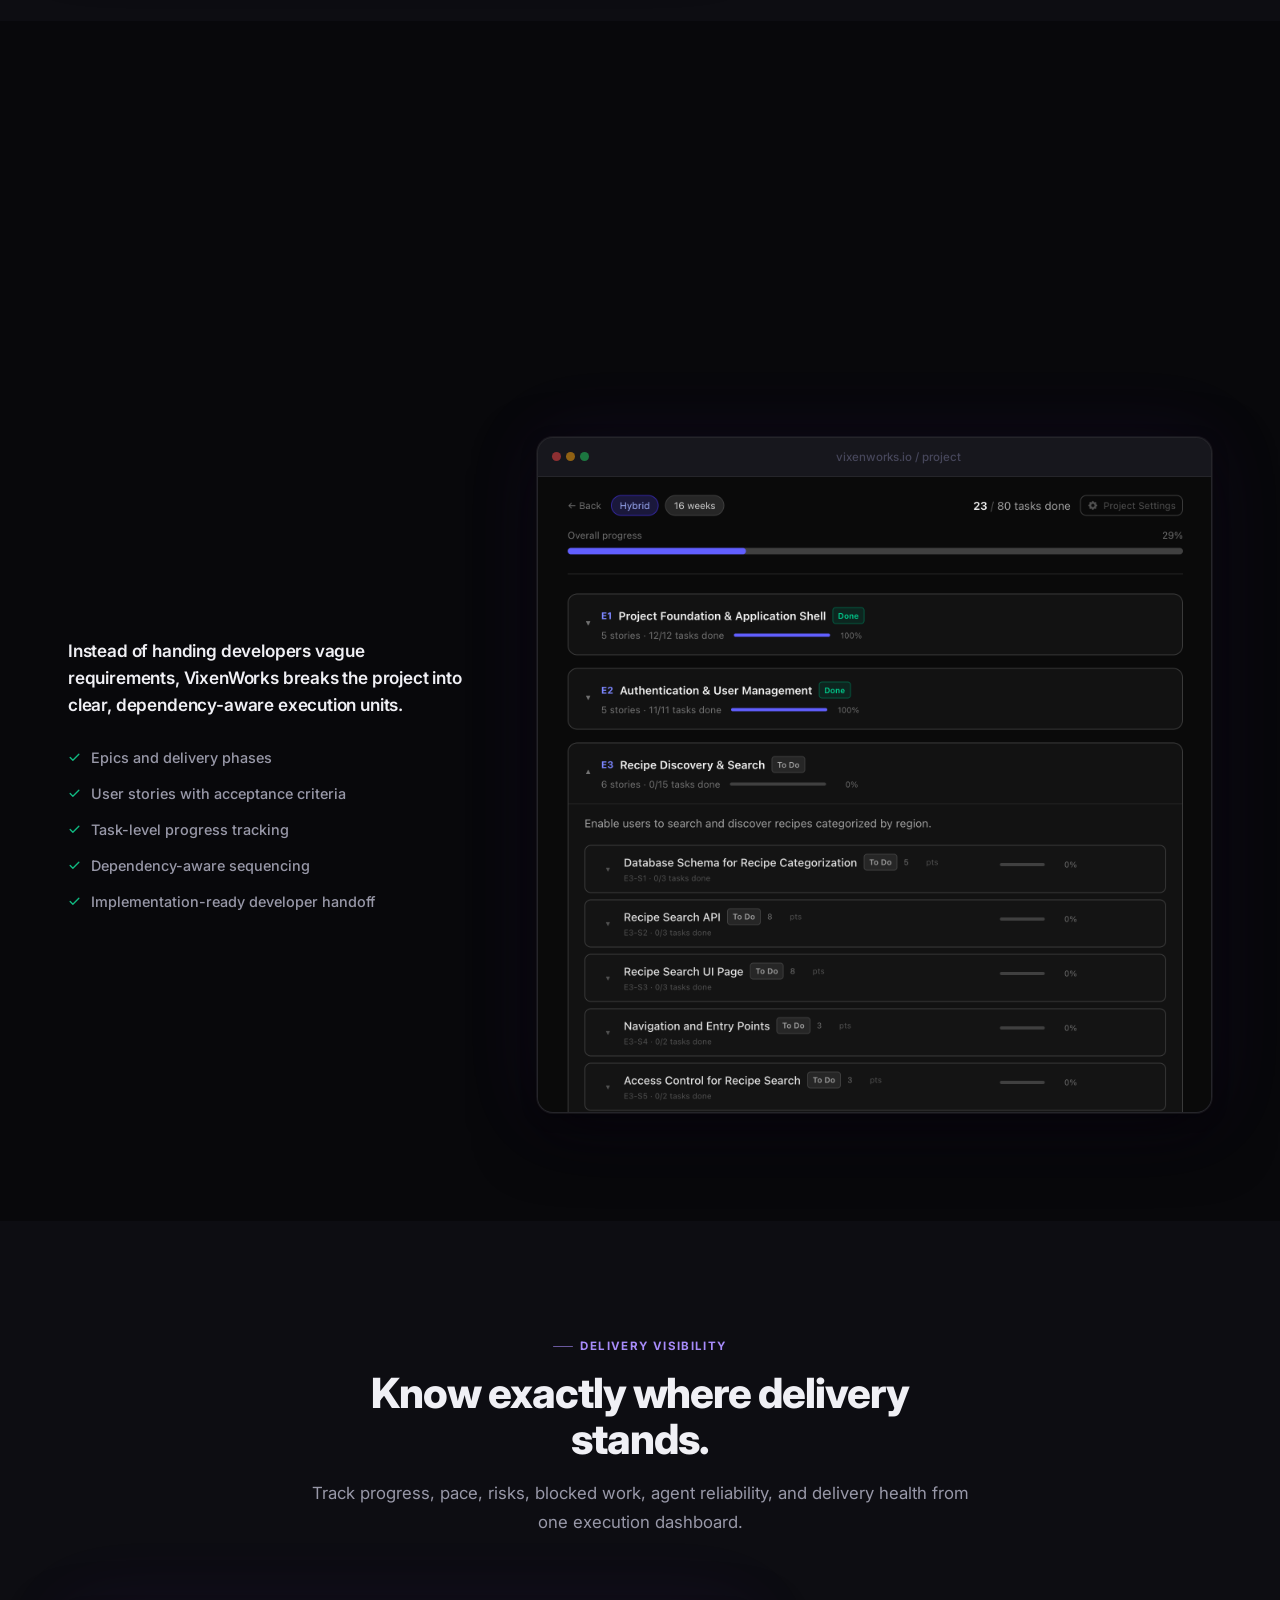
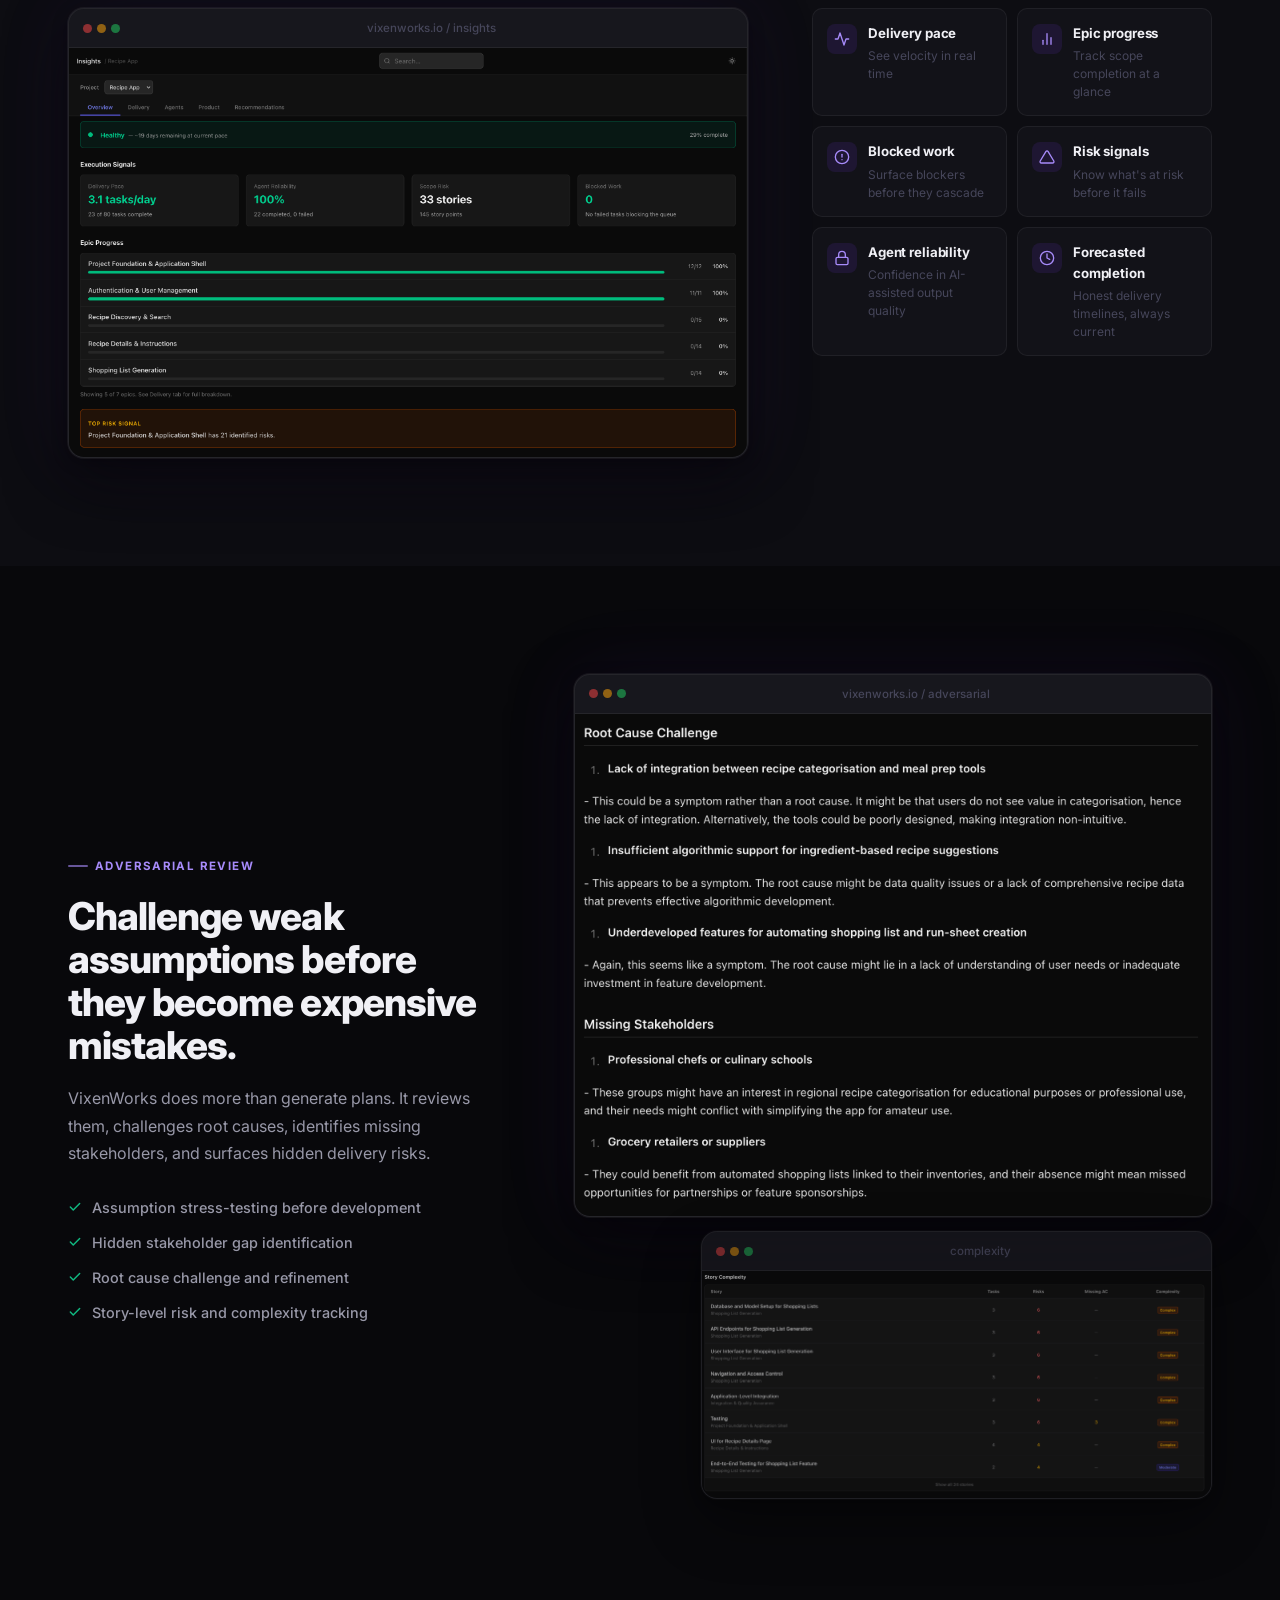
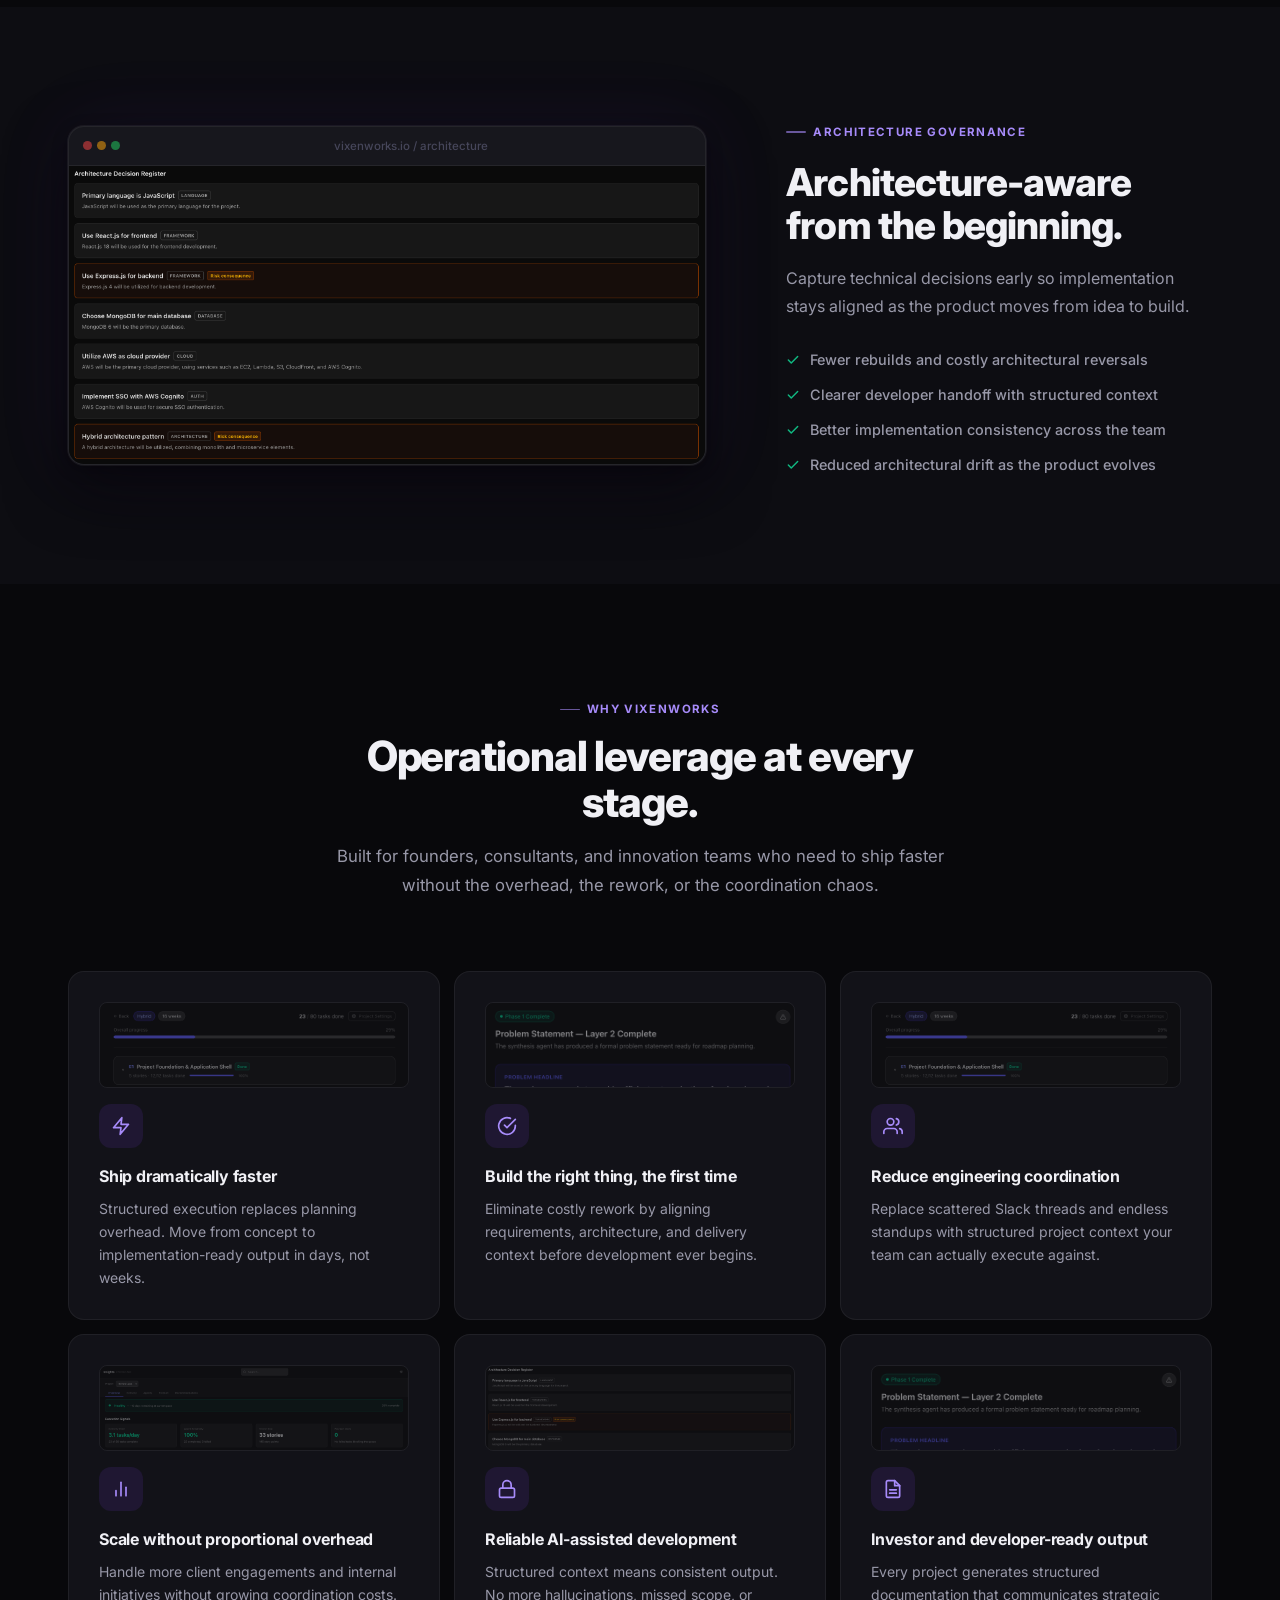
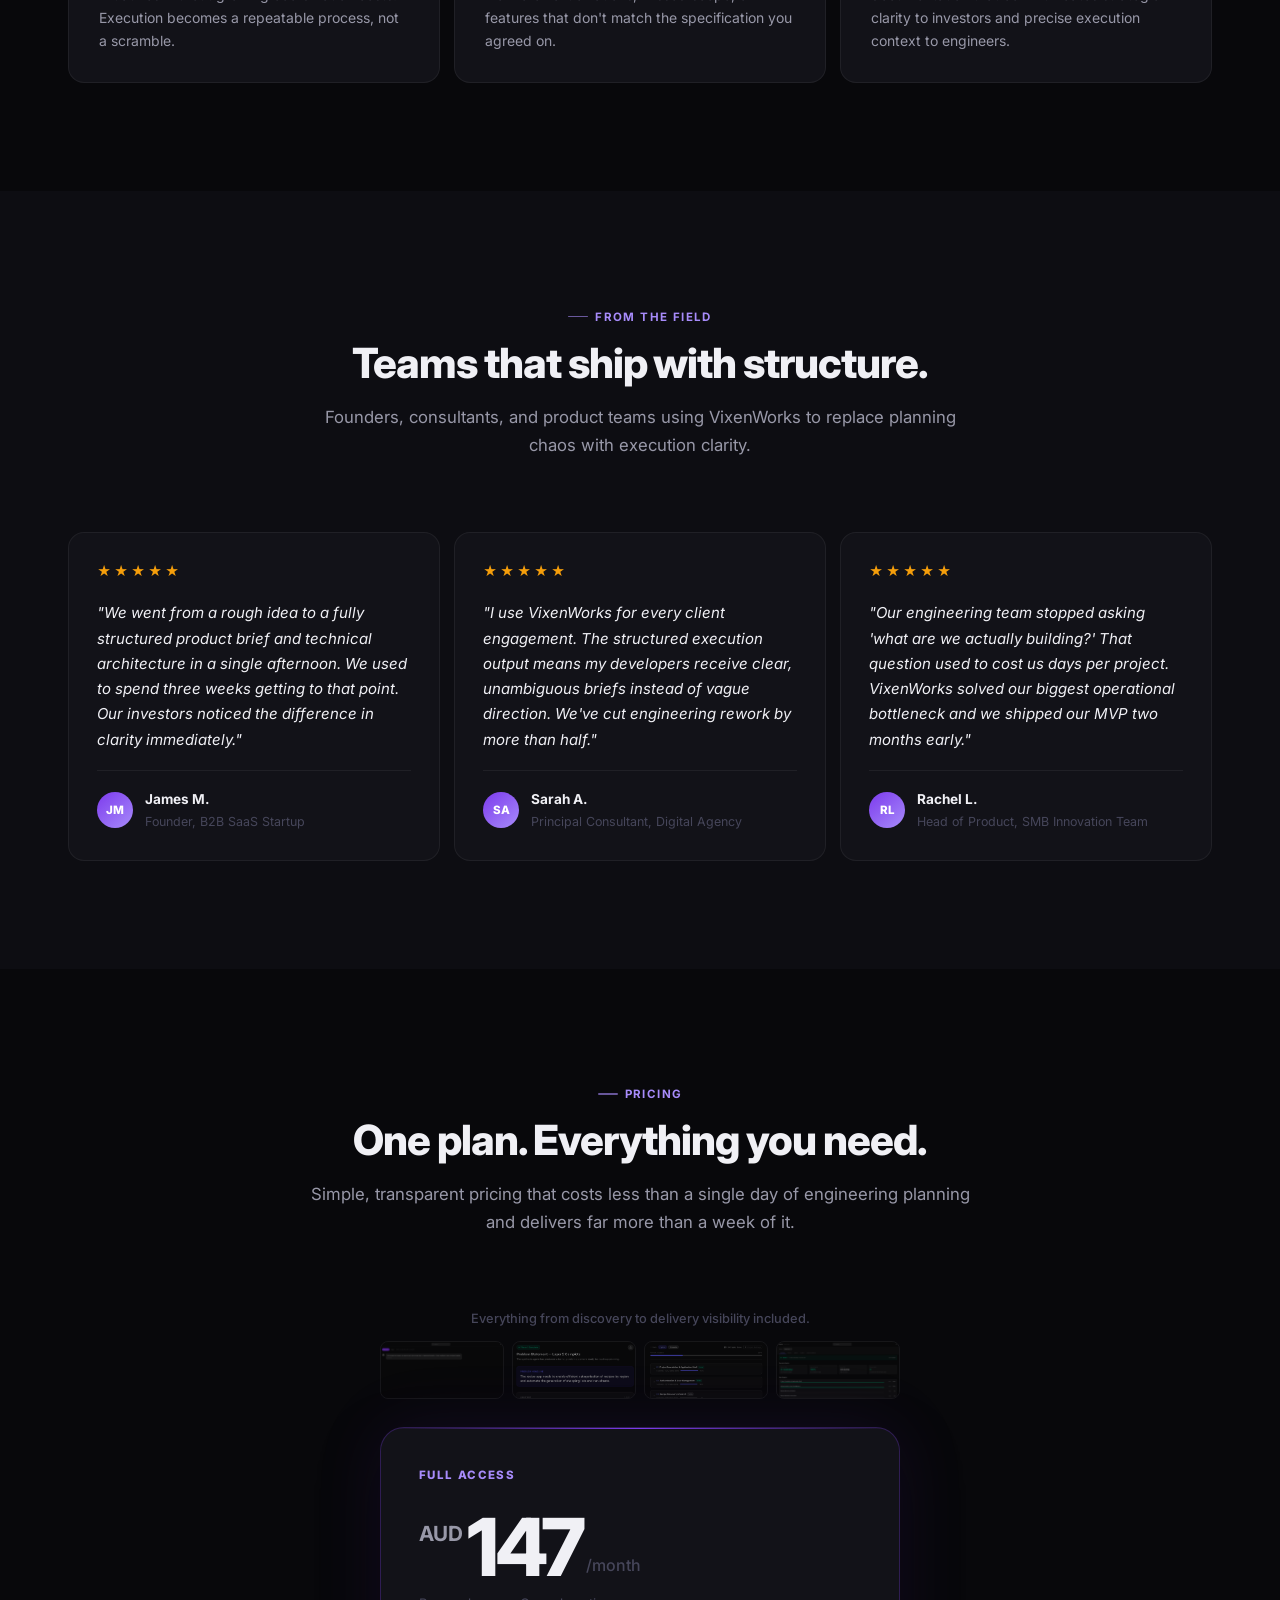
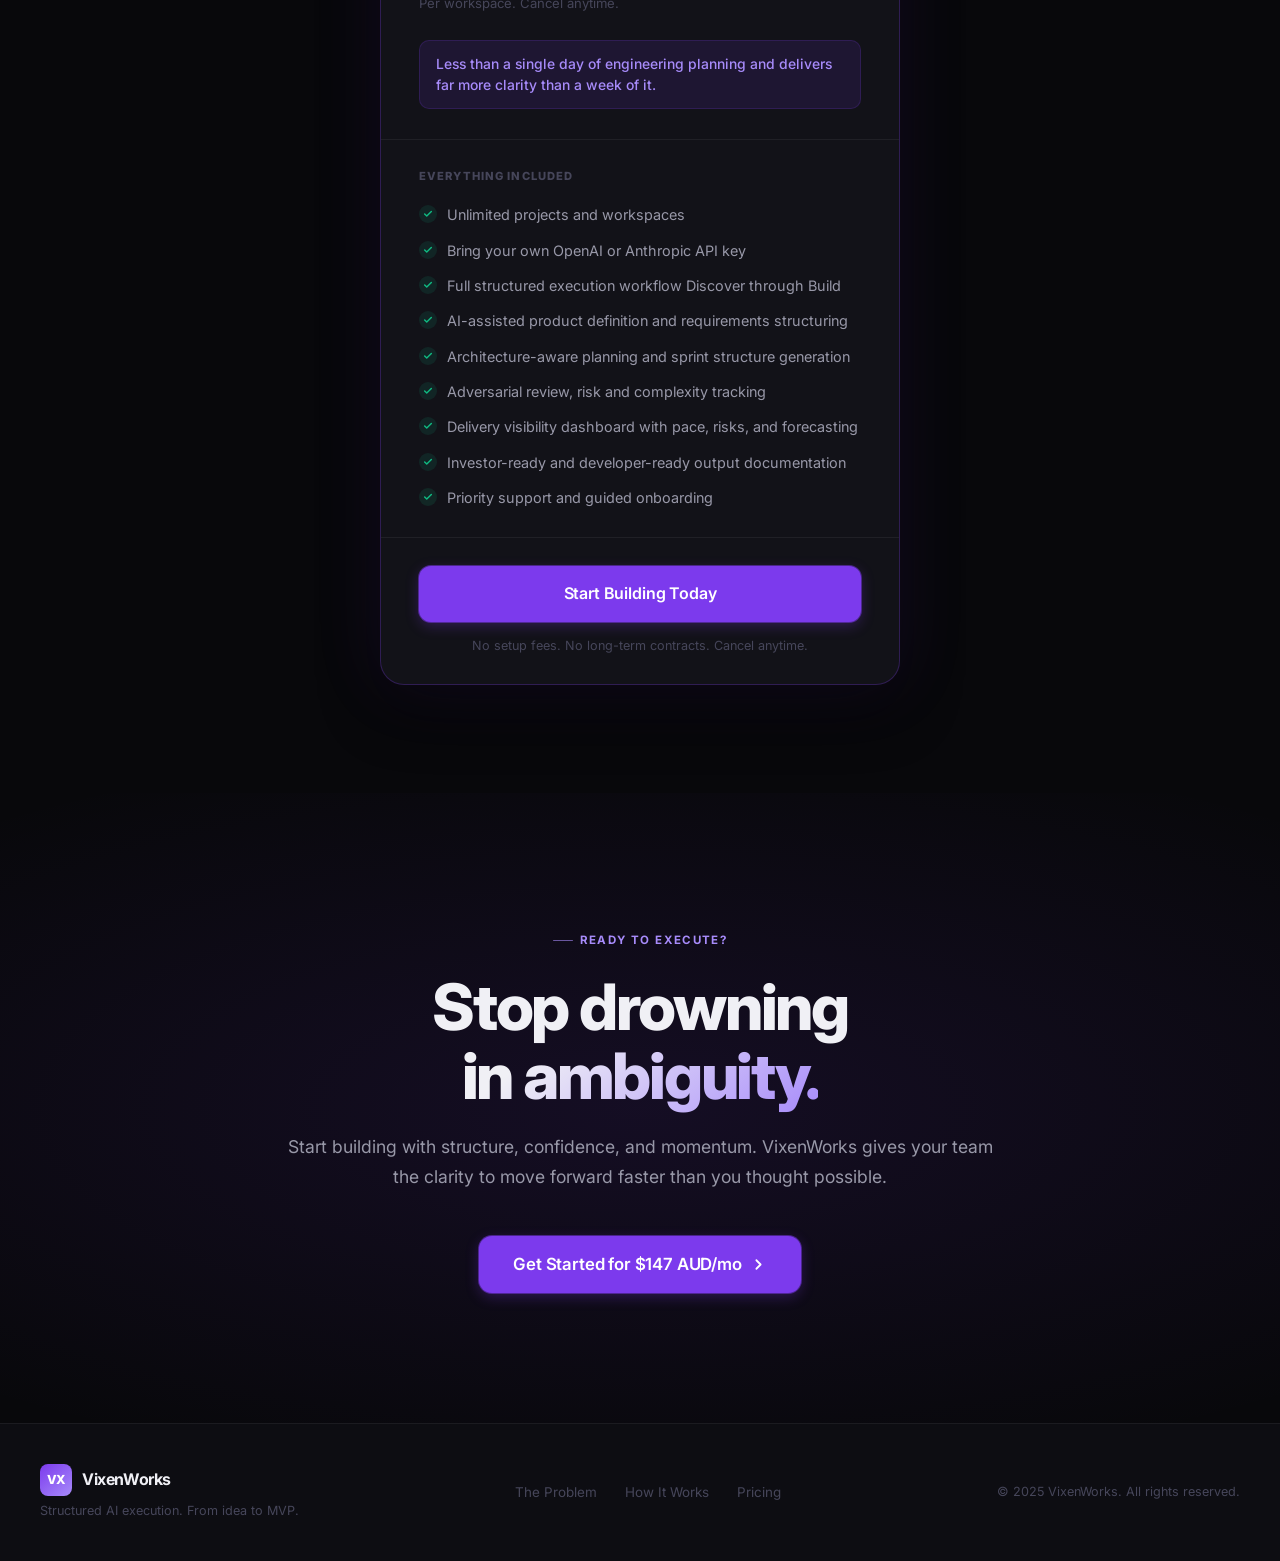
==== commit bdb1ecdb: "Add screenshots" ====
--- a/index.html
+++ b/index.html
@@ -3,9 +3,9 @@
 <head>
   <meta charset="UTF-8" />
   <meta name="viewport" content="width=device-width, initial-scale=1.0" />
-  <title>VixenWorks — AI-Native Product Execution Platform</title>
-  <meta name="description" content="Transform vague ideas into structured, implementation-ready products. VixenWorks is the AI-native execution platform that takes you from concept to MVP — with structure, not chaos." />
-  <meta property="og:title" content="VixenWorks — From Idea to MVP. Without the Chaos." />
+  <title>VixenWorks AI-Native Product Execution Platform</title>
+  <meta name="description" content="Transform vague ideas into structured, implementation-ready products. VixenWorks is the AI-native execution platform that takes you from concept to MVP with structure, not chaos." />
+  <meta property="og:title" content="VixenWorks From Idea to MVP. Without the Chaos." />
   <meta property="og:description" content="Structured AI execution for founders, consultants, and SMB teams who need to ship faster without adding overhead." />
   <meta property="og:type" content="website" />
   <link rel="preconnect" href="https://fonts.googleapis.com" />
@@ -56,7 +56,7 @@
           </h1>
 
           <p class="hero-sub fade-up" data-delay="2">
-            VixenWorks transforms vague concepts into structured, implementation-ready products — replacing scattered planning with disciplined AI execution that your team can actually build against.
+            VixenWorks transforms vague concepts into structured, implementation-ready products replacing scattered planning with disciplined AI execution that your team can actually build against.
           </p>
 
           <div class="hero-actions fade-up" data-delay="3">
@@ -83,89 +83,48 @@
           </div>
         </div>
 
-        <!-- Dashboard Mockup -->
-        <div class="hero-visual fade-in" data-delay="1" id="hero-visual" aria-hidden="true">
-          <div class="dashboard-mock">
-            <div class="dashboard-titlebar">
-              <div class="tb-dots">
-                <div class="tb-dot"></div>
-                <div class="tb-dot"></div>
-                <div class="tb-dot"></div>
-              </div>
-              <span class="tb-label">vixenworks / my-workspace</span>
-              <div class="tb-badge">
-                <div class="tb-badge-dot"></div>
-                Active
-              </div>
-            </div>
-
-            <div class="dashboard-body">
-              <div class="db-project-tag">Current Project</div>
-              <div class="db-project-title">B2B Payments Infrastructure</div>
-
-              <div class="stage-list">
-                <div class="stage-row">
-                  <div class="stage-dot stage-dot--done">
-                    <svg width="9" height="9" viewBox="0 0 24 24" fill="none" stroke="currentColor" stroke-width="3.5" stroke-linecap="round" stroke-linejoin="round"><polyline points="20 6 9 17 4 12"/></svg>
+        <!-- Product Screenshot Composition -->
+        <div class="hero-visual fade-in" data-delay="1" id="hero-visual">
+          <div class="hero-screenshot-wrap">
+            <div class="hero-workflow-badge">
+              <span class="eyebrow-dot" aria-hidden="true"></span>
+              Idea &rarr; MVP workflow
+            </div>
+            <div class="product-shot-frame hero-main-shot image-glow">
+              <div class="psf-titlebar" aria-hidden="true">
+                <div class="psf-dots">
+                  <span class="psf-dot"></span>
+                  <span class="psf-dot"></span>
+                  <span class="psf-dot"></span>
+                </div>
+                <span class="psf-url">vixenworks.io / discover</span>
+              </div>
+              <img
+                src="images/discover.png"
+                alt="VixenWorks Discover: Start by describing the product you want to build in a guided product conversation"
+                class="product-shot"
+              />
+            </div>
+            <div class="floating-shot" aria-hidden="true">
+              <div class="product-shot-frame floating-shot-frame">
+                <div class="psf-titlebar">
+                  <div class="psf-dots">
+                    <span class="psf-dot"></span>
+                    <span class="psf-dot"></span>
+                    <span class="psf-dot"></span>
                   </div>
-                  <div class="stage-detail">
-                    <div class="stage-name">Product Vision</div>
-                    <div class="stage-state stage-state--done">Defined &amp; Aligned</div>
-                  </div>
+                  <span class="psf-url">define</span>
                 </div>
-
-                <div class="stage-row">
-                  <div class="stage-dot stage-dot--done">
-                    <svg width="9" height="9" viewBox="0 0 24 24" fill="none" stroke="currentColor" stroke-width="3.5" stroke-linecap="round" stroke-linejoin="round"><polyline points="20 6 9 17 4 12"/></svg>
-                  </div>
-                  <div class="stage-detail">
-                    <div class="stage-name">Requirements</div>
-                    <div class="stage-state stage-state--done">Structured</div>
-                  </div>
-                </div>
-
-                <div class="stage-row">
-                  <div class="stage-dot stage-dot--done">
-                    <svg width="9" height="9" viewBox="0 0 24 24" fill="none" stroke="currentColor" stroke-width="3.5" stroke-linecap="round" stroke-linejoin="round"><polyline points="20 6 9 17 4 12"/></svg>
-                  </div>
-                  <div class="stage-detail">
-                    <div class="stage-name">Architecture Plan</div>
-                    <div class="stage-state stage-state--done">Mapped</div>
-                  </div>
-                </div>
-
-                <div class="stage-row stage-row--active">
-                  <div class="stage-dot stage-dot--active">
-                    <svg width="9" height="9" viewBox="0 0 24 24" fill="none" stroke="currentColor" stroke-width="2.5" stroke-linecap="round" stroke-linejoin="round"><polygon points="5 3 19 12 5 21 5 3"/></svg>
-                  </div>
-                  <div class="stage-detail">
-                    <div class="stage-name">Sprint Execution</div>
-                    <div class="stage-state stage-state--active">In Progress</div>
-                  </div>
-                </div>
-
-                <div class="stage-row">
-                  <div class="stage-dot stage-dot--pending">
-                    <svg width="9" height="9" viewBox="0 0 24 24" fill="none" stroke="currentColor" stroke-width="2.5" stroke-linecap="round" stroke-linejoin="round"><circle cx="12" cy="12" r="10"/><polyline points="12 6 12 12 16 14"/></svg>
-                  </div>
-                  <div class="stage-detail">
-                    <div class="stage-name">MVP Delivery</div>
-                    <div class="stage-state">Queued</div>
-                  </div>
-                </div>
-              </div>
-
-              <div class="db-progress">
-                <div class="db-progress-labels">
-                  <span>Implementation Readiness</span>
-                  <span>68%</span>
-                </div>
-                <div class="progress-track">
-                  <div class="progress-fill" id="progress-fill"></div>
-                </div>
-              </div>
-            </div>
-          </div>
+                <img
+                  src="images/problem.png"
+                  alt="Structured problem definition view"
+                  class="product-shot"
+                  loading="lazy"
+                />
+              </div>
+            </div>
+          </div>
+          <p class="product-shot-caption">Start with a rough idea. VixenWorks guides it into a structured product direction.</p>
         </div>
       </div>
     </section>
@@ -215,7 +174,7 @@
           </div>
           <h2 id="problem-heading" class="fade-up" data-delay="1">Sound familiar?</h2>
           <p class="fade-up" data-delay="2">
-            Most teams don't fail because of bad ideas. They fail because the path from idea to execution is fundamentally broken — and no tool has fixed that. Until now.
+            Most teams don't fail because of bad ideas. They fail because the path from idea to execution is fundamentally broken and no tool has fixed that. Until now.
           </p>
         </div>
 
@@ -232,7 +191,7 @@
             <div class="problem-icon" aria-hidden="true">
               <svg width="20" height="20" viewBox="0 0 24 24" fill="none" stroke="currentColor" stroke-width="2" stroke-linecap="round" stroke-linejoin="round"><polygon points="7.86 2 16.14 2 22 7.86 22 16.14 16.14 22 7.86 22 2 16.14 2 7.86 7.86 2"/><line x1="12" y1="8" x2="12" y2="12"/><line x1="12" y1="16" x2="12.01" y2="16"/></svg>
             </div>
-            <h3>AI tools generate code — not clarity</h3>
+            <h3>AI tools generate code not clarity</h3>
             <p>Generic AI builders are fast. But speed without structure means building the wrong thing, faster.</p>
           </div>
 
@@ -240,7 +199,7 @@
             <div class="problem-icon" aria-hidden="true">
               <svg width="20" height="20" viewBox="0 0 24 24" fill="none" stroke="currentColor" stroke-width="2" stroke-linecap="round" stroke-linejoin="round"><path d="M10.29 3.86L1.82 18a2 2 0 0 0 1.71 3h16.94a2 2 0 0 0 1.71-3L13.71 3.86a2 2 0 0 0-3.42 0z"/><line x1="12" y1="9" x2="12" y2="13"/><line x1="12" y1="17" x2="12.01" y2="17"/></svg>
             </div>
-            <h3>Engineers build the wrong thing — fast</h3>
+            <h3>Engineers build the wrong thing fast</h3>
             <p>Misaligned context leads to expensive rework. Even great developers can't execute against vague direction.</p>
           </div>
 
@@ -257,7 +216,7 @@
               <svg width="20" height="20" viewBox="0 0 24 24" fill="none" stroke="currentColor" stroke-width="2" stroke-linecap="round" stroke-linejoin="round"><line x1="8" y1="6" x2="21" y2="6"/><line x1="8" y1="12" x2="21" y2="12"/><line x1="8" y1="18" x2="21" y2="18"/><line x1="3" y1="6" x2="3.01" y2="6"/><line x1="3" y1="12" x2="3.01" y2="12"/><line x1="3" y1="18" x2="3.01" y2="18"/></svg>
             </div>
             <h3>Context lives everywhere and nowhere</h3>
-            <p>Notion for specs, Jira for tasks, Slack for decisions, GitHub for code. No single source of truth — ever.</p>
+            <p>Notion for specs, Jira for tasks, Slack for decisions, GitHub for code. No single source of truth ever.</p>
           </div>
 
           <div class="problem-card fade-up" data-delay="3">
@@ -281,135 +240,372 @@
           </div>
           <h2 id="solution-heading">A structured path from concept to delivery.</h2>
           <p>
-            VixenWorks replaces fragmented workflows with a disciplined execution system designed around how great products actually get built — from the first conversation to the first commit.
+            VixenWorks replaces fragmented workflows with a disciplined execution system designed around how great products actually get built from the first conversation to the first commit.
           </p>
         </div>
 
-        <div class="solution-steps" role="list">
-          <div class="solution-step fade-up" data-delay="1" role="listitem">
-            <div class="step-big-num" aria-hidden="true">01</div>
-            <div class="step-icon" aria-hidden="true">
-              <svg width="20" height="20" viewBox="0 0 24 24" fill="none" stroke="currentColor" stroke-width="2" stroke-linecap="round" stroke-linejoin="round"><circle cx="11" cy="11" r="8"/><line x1="21" y1="21" x2="16.65" y2="16.65"/></svg>
-            </div>
-            <div class="step-label">Discover</div>
-            <h3>Surface what actually matters</h3>
-            <p>Structured problem framing eliminates ambiguity before it compounds. Define the real opportunity, success criteria, and constraints before a single line of code is written.</p>
-          </div>
-
-          <div class="solution-step fade-up" data-delay="2" role="listitem">
-            <div class="step-big-num" aria-hidden="true">02</div>
-            <div class="step-icon" aria-hidden="true">
-              <svg width="20" height="20" viewBox="0 0 24 24" fill="none" stroke="currentColor" stroke-width="2" stroke-linecap="round" stroke-linejoin="round"><path d="M14 2H6a2 2 0 0 0-2 2v16a2 2 0 0 0 2 2h12a2 2 0 0 0 2-2V8z"/><polyline points="14 2 14 8 20 8"/><line x1="16" y1="13" x2="8" y2="13"/><line x1="16" y1="17" x2="8" y2="17"/></svg>
-            </div>
-            <div class="step-label">Define</div>
-            <h3>Turn ideas into structured requirements</h3>
-            <p>Transform vague product vision into clear scope, prioritised features, and implementation constraints. No more "we'll figure it out in the build."</p>
-          </div>
-
-          <div class="solution-step fade-up" data-delay="3" role="listitem">
-            <div class="step-big-num" aria-hidden="true">03</div>
-            <div class="step-icon" aria-hidden="true">
-              <svg width="20" height="20" viewBox="0 0 24 24" fill="none" stroke="currentColor" stroke-width="2" stroke-linecap="round" stroke-linejoin="round"><rect x="3" y="3" width="18" height="18" rx="2"/><line x1="3" y1="9" x2="21" y2="9"/><line x1="9" y1="21" x2="9" y2="9"/></svg>
-            </div>
-            <div class="step-label">Design</div>
-            <h3>Architect the solution before building it</h3>
-            <p>Map technical decisions, system boundaries, and data models. Engineers receive structured context they can execute against with confidence — not guesswork.</p>
-          </div>
-
-          <div class="solution-step fade-up" data-delay="4" role="listitem">
-            <div class="step-big-num" aria-hidden="true">04</div>
-            <div class="step-icon" aria-hidden="true">
-              <svg width="20" height="20" viewBox="0 0 24 24" fill="none" stroke="currentColor" stroke-width="2" stroke-linecap="round" stroke-linejoin="round"><polyline points="16 18 22 12 16 6"/><polyline points="8 6 2 12 8 18"/></svg>
-            </div>
-            <div class="step-label">Build</div>
-            <h3>Execute with AI-assisted clarity</h3>
-            <p>AI-assisted development backed by structured, persistent context. Consistent output. Fewer hallucinations. Less rework. Delivery that matches the original intent.</p>
-          </div>
-        </div>
-      </div>
-    </section>
-
-    <!-- ═══════════════════════════════════════════ WORKFLOW -->
+        <div class="screenshot-feature-list" role="list">
+
+          <!-- 01 Discover -->
+          <div class="screenshot-feature fade-up" data-delay="1" role="listitem">
+            <div class="sf-text">
+              <div class="step-label">01 / Discover</div>
+              <h3>Surface what actually matters</h3>
+              <p>Start with a guided product conversation even when all you have is a rough idea. VixenWorks structures the opportunity, defines success, and establishes constraints before any decisions are made.</p>
+            </div>
+            <div class="product-shot-frame sf-image image-glow">
+              <div class="psf-titlebar" aria-hidden="true">
+                <div class="psf-dots">
+                  <span class="psf-dot"></span>
+                  <span class="psf-dot"></span>
+                  <span class="psf-dot"></span>
+                </div>
+                <span class="psf-url">vixenworks.io / discover</span>
+              </div>
+              <img src="images/discover.png" alt="VixenWorks Discover: guided product conversation interface" class="product-shot" loading="lazy" />
+            </div>
+          </div>
+
+          <!-- 02 Define -->
+          <div class="screenshot-feature screenshot-feature--reversed fade-up" data-delay="1" role="listitem">
+            <div class="sf-text">
+              <div class="step-label">02 / Define</div>
+              <h3>Turn ambiguity into structure</h3>
+              <p>Transform ambiguity into a structured problem statement, stakeholder context, root causes, and product direction. No more "we'll figure it out in the build."</p>
+            </div>
+            <div class="product-shot-frame sf-image image-glow">
+              <div class="psf-titlebar" aria-hidden="true">
+                <div class="psf-dots">
+                  <span class="psf-dot"></span>
+                  <span class="psf-dot"></span>
+                  <span class="psf-dot"></span>
+                </div>
+                <span class="psf-url">vixenworks.io / define</span>
+              </div>
+              <img src="images/problem.png" alt="VixenWorks Define: structured problem statement and stakeholder context" class="product-shot" loading="lazy" />
+            </div>
+          </div>
+
+          <!-- 03 Design -->
+          <div class="screenshot-feature fade-up" data-delay="1" role="listitem">
+            <div class="sf-text">
+              <div class="step-label">03 / Design</div>
+              <h3>Architect the solution before building it</h3>
+              <p>Convert product intent into architectural decisions and implementation constraints before development starts. Give developers the context they need to build the right thing from the beginning.</p>
+            </div>
+            <div class="product-shot-frame sf-image image-glow">
+              <div class="psf-titlebar" aria-hidden="true">
+                <div class="psf-dots">
+                  <span class="psf-dot"></span>
+                  <span class="psf-dot"></span>
+                  <span class="psf-dot"></span>
+                </div>
+                <span class="psf-url">vixenworks.io / design</span>
+              </div>
+              <img src="images/architecture.png" alt="VixenWorks Design: architecture planning and technical decisions" class="product-shot" loading="lazy" />
+            </div>
+          </div>
+
+          <!-- 04 Build -->
+          <div class="screenshot-feature screenshot-feature--reversed fade-up" data-delay="1" role="listitem">
+            <div class="sf-text">
+              <div class="step-label">04 / Build</div>
+              <h3>Break the product into execution-ready work</h3>
+              <p>Break the product into epics, stories, tasks, and execution-ready delivery phases. Instead of handing developers vague requirements, VixenWorks creates clear, dependency-aware execution units.</p>
+            </div>
+            <div class="product-shot-frame sf-image image-glow">
+              <div class="psf-titlebar" aria-hidden="true">
+                <div class="psf-dots">
+                  <span class="psf-dot"></span>
+                  <span class="psf-dot"></span>
+                  <span class="psf-dot"></span>
+                </div>
+                <span class="psf-url">vixenworks.io / project</span>
+              </div>
+              <img src="images/project.png" alt="VixenWorks Build: epics, stories, tasks and delivery phases" class="product-shot" loading="lazy" />
+            </div>
+          </div>
+
+        </div>
+      </div>
+    </section>
+
+    <!-- ═══════════════════════════════════════════ EXECUTION PIPELINE -->
     <section class="section" id="workflow" aria-labelledby="workflow-heading">
-      <div class="container--wide">
+      <div class="container">
         <div class="section-header section-header--centered fade-up">
           <div class="section-eyebrow">
             <span class="eyebrow-line" aria-hidden="true"></span>
             Execution Pipeline
           </div>
-          <h2 id="workflow-heading">The full delivery lifecycle, end to end.</h2>
+          <h2 id="workflow-heading">From plan to structured execution system.</h2>
           <p>
-            Most AI tools handle one stage in isolation. VixenWorks structures the entire delivery lifecycle — so every stage feeds the next with clarity, not ambiguity.
+            VixenWorks turns the product plan into a structured execution system. Most AI tools handle one stage in isolation. VixenWorks structures the entire delivery lifecycle so every stage feeds the next with clarity, not ambiguity.
           </p>
         </div>
 
-        <div class="workflow-outer">
-          <div class="workflow-pipeline" role="list">
-
-            <div class="workflow-stage fade-up" data-delay="1" role="listitem">
-              <div class="ws-step">Stage 01</div>
-              <div class="ws-icon" aria-hidden="true">
-                <svg width="17" height="17" viewBox="0 0 24 24" fill="none" stroke="currentColor" stroke-width="2" stroke-linecap="round" stroke-linejoin="round"><path d="M21 16V8a2 2 0 0 0-1-1.73l-7-4a2 2 0 0 0-2 0l-7 4A2 2 0 0 0 2 8v8a2 2 0 0 0 1 1.73l7 4a2 2 0 0 0 2 0l7-4A2 2 0 0 0 21 16z"/></svg>
-              </div>
-              <h3>Idea</h3>
-              <p>Capture the vision. Frame the opportunity. Establish what success looks like before any decisions are made.</p>
-              <div class="ws-arrow" aria-hidden="true">
-                <svg viewBox="0 0 24 24" fill="none" stroke="currentColor" stroke-width="2.5" stroke-linecap="round" stroke-linejoin="round"><path d="m9 18 6-6-6-6"/></svg>
-              </div>
-            </div>
-
-            <div class="workflow-stage fade-up" data-delay="2" role="listitem">
-              <div class="ws-step">Stage 02</div>
-              <div class="ws-icon" aria-hidden="true">
-                <svg width="17" height="17" viewBox="0 0 24 24" fill="none" stroke="currentColor" stroke-width="2" stroke-linecap="round" stroke-linejoin="round"><path d="M14 2H6a2 2 0 0 0-2 2v16a2 2 0 0 0 2 2h12a2 2 0 0 0 2-2V8z"/><polyline points="14 2 14 8 20 8"/></svg>
-              </div>
-              <h3>Product Definition</h3>
-              <p>Structured requirements, feature scope, and clear product boundaries that everyone understands and agrees on.</p>
-              <div class="ws-arrow" aria-hidden="true">
-                <svg viewBox="0 0 24 24" fill="none" stroke="currentColor" stroke-width="2.5" stroke-linecap="round" stroke-linejoin="round"><path d="m9 18 6-6-6-6"/></svg>
-              </div>
-            </div>
-
-            <div class="workflow-stage workflow-stage--featured fade-up" data-delay="3" role="listitem">
-              <div class="ws-step">Stage 03</div>
-              <div class="ws-icon" aria-hidden="true">
-                <svg width="17" height="17" viewBox="0 0 24 24" fill="none" stroke="currentColor" stroke-width="2" stroke-linecap="round" stroke-linejoin="round"><rect x="3" y="4" width="18" height="18" rx="2"/><line x1="16" y1="2" x2="16" y2="6"/><line x1="8" y1="2" x2="8" y2="6"/><line x1="3" y1="10" x2="21" y2="10"/></svg>
-              </div>
-              <h3>Project Planning</h3>
-              <p>Sprint structure, delivery milestones, and resource allocation — all decided and documented before development begins.</p>
-              <div class="ws-arrow" aria-hidden="true">
-                <svg viewBox="0 0 24 24" fill="none" stroke="currentColor" stroke-width="2.5" stroke-linecap="round" stroke-linejoin="round"><path d="m9 18 6-6-6-6"/></svg>
-              </div>
-            </div>
-
-            <div class="workflow-stage workflow-stage--featured fade-up" data-delay="4" role="listitem">
-              <div class="ws-step">Stage 04</div>
-              <div class="ws-icon" aria-hidden="true">
-                <svg width="17" height="17" viewBox="0 0 24 24" fill="none" stroke="currentColor" stroke-width="2" stroke-linecap="round" stroke-linejoin="round"><polygon points="13 2 3 14 12 14 11 22 21 10 12 10 13 2"/></svg>
-              </div>
-              <h3>AI-Assisted Execution</h3>
-              <p>Structured context drives consistent, reliable AI-assisted development. Fewer errors. Less rework. Faster delivery.</p>
-              <div class="ws-arrow" aria-hidden="true">
-                <svg viewBox="0 0 24 24" fill="none" stroke="currentColor" stroke-width="2.5" stroke-linecap="round" stroke-linejoin="round"><path d="m9 18 6-6-6-6"/></svg>
-              </div>
-            </div>
-
-            <div class="workflow-stage fade-up" data-delay="5" role="listitem">
-              <div class="ws-step">Stage 05</div>
-              <div class="ws-icon" aria-hidden="true">
-                <svg width="17" height="17" viewBox="0 0 24 24" fill="none" stroke="currentColor" stroke-width="2" stroke-linecap="round" stroke-linejoin="round"><polyline points="22 12 18 12 15 21 9 3 6 12 2 12"/></svg>
-              </div>
-              <h3>Delivery Visibility</h3>
-              <p>Clear progress tracking, stakeholder-ready reporting, and investor-grade documentation at every stage.</p>
-            </div>
-
+        <div class="workflow-featured">
+          <div class="wf-text fade-up" data-delay="1">
+            <p class="wf-lead">Instead of handing developers vague requirements, VixenWorks breaks the project into clear, dependency-aware execution units.</p>
+            <ul class="wf-checklist" role="list">
+              <li>
+                <svg width="13" height="13" viewBox="0 0 24 24" fill="none" stroke="currentColor" stroke-width="2.5" stroke-linecap="round" stroke-linejoin="round" aria-hidden="true"><polyline points="20 6 9 17 4 12"/></svg>
+                Epics and delivery phases
+              </li>
+              <li>
+                <svg width="13" height="13" viewBox="0 0 24 24" fill="none" stroke="currentColor" stroke-width="2.5" stroke-linecap="round" stroke-linejoin="round" aria-hidden="true"><polyline points="20 6 9 17 4 12"/></svg>
+                User stories with acceptance criteria
+              </li>
+              <li>
+                <svg width="13" height="13" viewBox="0 0 24 24" fill="none" stroke="currentColor" stroke-width="2.5" stroke-linecap="round" stroke-linejoin="round" aria-hidden="true"><polyline points="20 6 9 17 4 12"/></svg>
+                Task-level progress tracking
+              </li>
+              <li>
+                <svg width="13" height="13" viewBox="0 0 24 24" fill="none" stroke="currentColor" stroke-width="2.5" stroke-linecap="round" stroke-linejoin="round" aria-hidden="true"><polyline points="20 6 9 17 4 12"/></svg>
+                Dependency-aware sequencing
+              </li>
+              <li>
+                <svg width="13" height="13" viewBox="0 0 24 24" fill="none" stroke="currentColor" stroke-width="2.5" stroke-linecap="round" stroke-linejoin="round" aria-hidden="true"><polyline points="20 6 9 17 4 12"/></svg>
+                Implementation-ready developer handoff
+              </li>
+            </ul>
+          </div>
+          <div class="product-shot-frame wf-image image-glow fade-up" data-delay="2">
+            <div class="psf-titlebar" aria-hidden="true">
+              <div class="psf-dots">
+                <span class="psf-dot"></span>
+                <span class="psf-dot"></span>
+                <span class="psf-dot"></span>
+              </div>
+              <span class="psf-url">vixenworks.io / project</span>
+            </div>
+            <img
+              src="images/project.png"
+              alt="VixenWorks execution pipeline: epics, stories, tasks and delivery phases with progress tracking"
+              class="product-shot"
+              loading="lazy"
+            />
+          </div>
+        </div>
+      </div>
+    </section>
+
+    <!-- ═══════════════════════════════════════════ DELIVERY VISIBILITY -->
+    <section class="section section--alt" id="delivery" aria-labelledby="delivery-heading">
+      <div class="container">
+        <div class="section-header section-header--centered fade-up">
+          <div class="section-eyebrow">
+            <span class="eyebrow-line" aria-hidden="true"></span>
+            Delivery Visibility
+          </div>
+          <h2 id="delivery-heading">Know exactly where delivery stands.</h2>
+          <p>
+            Track progress, pace, risks, blocked work, agent reliability, and delivery health from one execution dashboard.
+          </p>
+        </div>
+
+        <div class="delivery-layout">
+          <div class="product-shot-frame delivery-shot image-glow fade-up" data-delay="1">
+            <div class="psf-titlebar" aria-hidden="true">
+              <div class="psf-dots">
+                <span class="psf-dot"></span>
+                <span class="psf-dot"></span>
+                <span class="psf-dot"></span>
+              </div>
+              <span class="psf-url">vixenworks.io / insights</span>
+            </div>
+            <img
+              src="images/insights.png"
+              alt="VixenWorks delivery insights: progress tracking, risk signals and delivery health dashboard"
+              class="product-shot"
+              loading="lazy"
+            />
+          </div>
+
+          <div class="delivery-outcomes">
+            <div class="outcome-card fade-up" data-delay="2">
+              <div class="outcome-icon" aria-hidden="true">
+                <svg width="16" height="16" viewBox="0 0 24 24" fill="none" stroke="currentColor" stroke-width="2" stroke-linecap="round" stroke-linejoin="round"><polyline points="22 12 18 12 15 21 9 3 6 12 2 12"/></svg>
+              </div>
+              <div>
+                <div class="outcome-label">Delivery pace</div>
+                <div class="outcome-desc">See velocity in real time</div>
+              </div>
+            </div>
+            <div class="outcome-card fade-up" data-delay="2">
+              <div class="outcome-icon" aria-hidden="true">
+                <svg width="16" height="16" viewBox="0 0 24 24" fill="none" stroke="currentColor" stroke-width="2" stroke-linecap="round" stroke-linejoin="round"><line x1="18" y1="20" x2="18" y2="10"/><line x1="12" y1="20" x2="12" y2="4"/><line x1="6" y1="20" x2="6" y2="14"/></svg>
+              </div>
+              <div>
+                <div class="outcome-label">Epic progress</div>
+                <div class="outcome-desc">Track scope completion at a glance</div>
+              </div>
+            </div>
+            <div class="outcome-card fade-up" data-delay="3">
+              <div class="outcome-icon" aria-hidden="true">
+                <svg width="16" height="16" viewBox="0 0 24 24" fill="none" stroke="currentColor" stroke-width="2" stroke-linecap="round" stroke-linejoin="round"><circle cx="12" cy="12" r="10"/><line x1="12" y1="8" x2="12" y2="12"/><line x1="12" y1="16" x2="12.01" y2="16"/></svg>
+              </div>
+              <div>
+                <div class="outcome-label">Blocked work</div>
+                <div class="outcome-desc">Surface blockers before they cascade</div>
+              </div>
+            </div>
+            <div class="outcome-card fade-up" data-delay="3">
+              <div class="outcome-icon" aria-hidden="true">
+                <svg width="16" height="16" viewBox="0 0 24 24" fill="none" stroke="currentColor" stroke-width="2" stroke-linecap="round" stroke-linejoin="round"><path d="M10.29 3.86L1.82 18a2 2 0 0 0 1.71 3h16.94a2 2 0 0 0 1.71-3L13.71 3.86a2 2 0 0 0-3.42 0z"/></svg>
+              </div>
+              <div>
+                <div class="outcome-label">Risk signals</div>
+                <div class="outcome-desc">Know what's at risk before it fails</div>
+              </div>
+            </div>
+            <div class="outcome-card fade-up" data-delay="4">
+              <div class="outcome-icon" aria-hidden="true">
+                <svg width="16" height="16" viewBox="0 0 24 24" fill="none" stroke="currentColor" stroke-width="2" stroke-linecap="round" stroke-linejoin="round"><rect x="3" y="11" width="18" height="11" rx="2"/><path d="M7 11V7a5 5 0 0 1 10 0v4"/></svg>
+              </div>
+              <div>
+                <div class="outcome-label">Agent reliability</div>
+                <div class="outcome-desc">Confidence in AI-assisted output quality</div>
+              </div>
+            </div>
+            <div class="outcome-card fade-up" data-delay="4">
+              <div class="outcome-icon" aria-hidden="true">
+                <svg width="16" height="16" viewBox="0 0 24 24" fill="none" stroke="currentColor" stroke-width="2" stroke-linecap="round" stroke-linejoin="round"><circle cx="12" cy="12" r="10"/><polyline points="12 6 12 12 16 14"/></svg>
+              </div>
+              <div>
+                <div class="outcome-label">Forecasted completion</div>
+                <div class="outcome-desc">Honest delivery timelines, always current</div>
+              </div>
+            </div>
+          </div>
+        </div>
+      </div>
+    </section>
+
+    <!-- ═══════════════════════════════════════════ RISK & ASSUMPTIONS -->
+    <section class="section" id="risk" aria-labelledby="risk-heading">
+      <div class="container">
+        <div class="risk-layout">
+          <div class="risk-text fade-up">
+            <div class="section-eyebrow" style="margin-bottom: 20px;">
+              <span class="eyebrow-line" aria-hidden="true"></span>
+              Adversarial Review
+            </div>
+            <h2 id="risk-heading">Challenge weak assumptions before they become expensive mistakes.</h2>
+            <p>
+              VixenWorks does more than generate plans. It reviews them, challenges root causes, identifies missing stakeholders, and surfaces hidden delivery risks.
+            </p>
+            <ul class="risk-points" role="list">
+              <li>
+                <svg width="14" height="14" viewBox="0 0 24 24" fill="none" stroke="currentColor" stroke-width="2.5" stroke-linecap="round" stroke-linejoin="round" aria-hidden="true"><polyline points="20 6 9 17 4 12"/></svg>
+                Assumption stress-testing before development
+              </li>
+              <li>
+                <svg width="14" height="14" viewBox="0 0 24 24" fill="none" stroke="currentColor" stroke-width="2.5" stroke-linecap="round" stroke-linejoin="round" aria-hidden="true"><polyline points="20 6 9 17 4 12"/></svg>
+                Hidden stakeholder gap identification
+              </li>
+              <li>
+                <svg width="14" height="14" viewBox="0 0 24 24" fill="none" stroke="currentColor" stroke-width="2.5" stroke-linecap="round" stroke-linejoin="round" aria-hidden="true"><polyline points="20 6 9 17 4 12"/></svg>
+                Root cause challenge and refinement
+              </li>
+              <li>
+                <svg width="14" height="14" viewBox="0 0 24 24" fill="none" stroke="currentColor" stroke-width="2.5" stroke-linecap="round" stroke-linejoin="round" aria-hidden="true"><polyline points="20 6 9 17 4 12"/></svg>
+                Story-level risk and complexity tracking
+              </li>
+            </ul>
+          </div>
+          <div class="risk-shots fade-up" data-delay="1">
+            <div class="product-shot-frame risk-main-shot image-glow">
+              <div class="psf-titlebar" aria-hidden="true">
+                <div class="psf-dots">
+                  <span class="psf-dot"></span>
+                  <span class="psf-dot"></span>
+                  <span class="psf-dot"></span>
+                </div>
+                <span class="psf-url">vixenworks.io / adversarial</span>
+              </div>
+              <img
+                src="images/adversarial.png"
+                alt="VixenWorks adversarial review: assumption challenging and hidden risk identification"
+                class="product-shot"
+                loading="lazy"
+              />
+            </div>
+            <div class="product-shot-frame risk-supporting-shot">
+              <div class="psf-titlebar" aria-hidden="true">
+                <div class="psf-dots">
+                  <span class="psf-dot"></span>
+                  <span class="psf-dot"></span>
+                  <span class="psf-dot"></span>
+                </div>
+                <span class="psf-url">complexity</span>
+              </div>
+              <img
+                src="images/complexity.png"
+                alt="VixenWorks complexity view: story-level risk and complexity scoring"
+                class="product-shot"
+                loading="lazy"
+              />
+            </div>
+          </div>
+        </div>
+      </div>
+    </section>
+
+    <!-- ═══════════════════════════════════════════ ARCHITECTURE -->
+    <section class="section section--alt" id="architecture" aria-labelledby="arch-heading">
+      <div class="container">
+        <div class="arch-layout">
+          <div class="product-shot-frame arch-shot image-glow fade-up" data-delay="1">
+            <div class="psf-titlebar" aria-hidden="true">
+              <div class="psf-dots">
+                <span class="psf-dot"></span>
+                <span class="psf-dot"></span>
+                <span class="psf-dot"></span>
+              </div>
+              <span class="psf-url">vixenworks.io / architecture</span>
+            </div>
+            <img
+              src="images/architecture.png"
+              alt="VixenWorks architecture view: technical decisions and implementation constraints captured before development"
+              class="product-shot"
+              loading="lazy"
+            />
+          </div>
+          <div class="arch-text fade-up" data-delay="2">
+            <div class="section-eyebrow" style="margin-bottom: 20px;">
+              <span class="eyebrow-line" aria-hidden="true"></span>
+              Architecture Governance
+            </div>
+            <h2 id="arch-heading">Architecture-aware from the beginning.</h2>
+            <p>
+              Capture technical decisions early so implementation stays aligned as the product moves from idea to build.
+            </p>
+            <ul class="arch-outcomes" role="list">
+              <li>
+                <svg width="14" height="14" viewBox="0 0 24 24" fill="none" stroke="currentColor" stroke-width="2.5" stroke-linecap="round" stroke-linejoin="round" aria-hidden="true"><polyline points="20 6 9 17 4 12"/></svg>
+                Fewer rebuilds and costly architectural reversals
+              </li>
+              <li>
+                <svg width="14" height="14" viewBox="0 0 24 24" fill="none" stroke="currentColor" stroke-width="2.5" stroke-linecap="round" stroke-linejoin="round" aria-hidden="true"><polyline points="20 6 9 17 4 12"/></svg>
+                Clearer developer handoff with structured context
+              </li>
+              <li>
+                <svg width="14" height="14" viewBox="0 0 24 24" fill="none" stroke="currentColor" stroke-width="2.5" stroke-linecap="round" stroke-linejoin="round" aria-hidden="true"><polyline points="20 6 9 17 4 12"/></svg>
+                Better implementation consistency across the team
+              </li>
+              <li>
+                <svg width="14" height="14" viewBox="0 0 24 24" fill="none" stroke="currentColor" stroke-width="2.5" stroke-linecap="round" stroke-linejoin="round" aria-hidden="true"><polyline points="20 6 9 17 4 12"/></svg>
+                Reduced architectural drift as the product evolves
+              </li>
+            </ul>
           </div>
         </div>
       </div>
     </section>
 
     <!-- ═══════════════════════════════════════════ BENEFITS -->
-    <section class="section section--alt" id="benefits" aria-labelledby="benefits-heading">
+    <section class="section" id="benefits" aria-labelledby="benefits-heading">
       <div class="container">
         <div class="section-header section-header--centered fade-up">
           <div class="section-eyebrow">
@@ -418,12 +614,15 @@
           </div>
           <h2 id="benefits-heading">Operational leverage at every stage.</h2>
           <p>
-            Built for founders, consultants, and innovation teams who need to ship faster — without the overhead, the rework, or the coordination chaos.
+            Built for founders, consultants, and innovation teams who need to ship faster without the overhead, the rework, or the coordination chaos.
           </p>
         </div>
 
         <div class="benefits-grid">
           <div class="benefit-card fade-up" data-delay="1">
+            <div class="benefit-thumb" aria-hidden="true">
+              <img src="images/project.png" alt="" class="product-shot" loading="lazy" />
+            </div>
             <div class="benefit-icon" aria-hidden="true">
               <svg width="20" height="20" viewBox="0 0 24 24" fill="none" stroke="currentColor" stroke-width="2" stroke-linecap="round" stroke-linejoin="round"><polygon points="13 2 3 14 12 14 11 22 21 10 12 10 13 2"/></svg>
             </div>
@@ -432,6 +631,9 @@
           </div>
 
           <div class="benefit-card fade-up" data-delay="2">
+            <div class="benefit-thumb" aria-hidden="true">
+              <img src="images/problem.png" alt="" class="product-shot" loading="lazy" />
+            </div>
             <div class="benefit-icon" aria-hidden="true">
               <svg width="20" height="20" viewBox="0 0 24 24" fill="none" stroke="currentColor" stroke-width="2" stroke-linecap="round" stroke-linejoin="round"><path d="M22 11.08V12a10 10 0 1 1-5.93-9.14"/><polyline points="22 4 12 14.01 9 11.01"/></svg>
             </div>
@@ -440,6 +642,9 @@
           </div>
 
           <div class="benefit-card fade-up" data-delay="3">
+            <div class="benefit-thumb" aria-hidden="true">
+              <img src="images/project.png" alt="" class="product-shot" loading="lazy" />
+            </div>
             <div class="benefit-icon" aria-hidden="true">
               <svg width="20" height="20" viewBox="0 0 24 24" fill="none" stroke="currentColor" stroke-width="2" stroke-linecap="round" stroke-linejoin="round"><path d="M17 21v-2a4 4 0 0 0-4-4H5a4 4 0 0 0-4 4v2"/><circle cx="9" cy="7" r="4"/><path d="M23 21v-2a4 4 0 0 0-3-3.87"/><path d="M16 3.13a4 4 0 0 1 0 7.75"/></svg>
             </div>
@@ -448,6 +653,9 @@
           </div>
 
           <div class="benefit-card fade-up" data-delay="4">
+            <div class="benefit-thumb" aria-hidden="true">
+              <img src="images/insights.png" alt="" class="product-shot" loading="lazy" />
+            </div>
             <div class="benefit-icon" aria-hidden="true">
               <svg width="20" height="20" viewBox="0 0 24 24" fill="none" stroke="currentColor" stroke-width="2" stroke-linecap="round" stroke-linejoin="round"><line x1="18" y1="20" x2="18" y2="10"/><line x1="12" y1="20" x2="12" y2="4"/><line x1="6" y1="20" x2="6" y2="14"/></svg>
             </div>
@@ -456,6 +664,9 @@
           </div>
 
           <div class="benefit-card fade-up" data-delay="5">
+            <div class="benefit-thumb" aria-hidden="true">
+              <img src="images/architecture.png" alt="" class="product-shot" loading="lazy" />
+            </div>
             <div class="benefit-icon" aria-hidden="true">
               <svg width="20" height="20" viewBox="0 0 24 24" fill="none" stroke="currentColor" stroke-width="2" stroke-linecap="round" stroke-linejoin="round"><rect x="3" y="11" width="18" height="11" rx="2"/><path d="M7 11V7a5 5 0 0 1 10 0v4"/></svg>
             </div>
@@ -464,6 +675,9 @@
           </div>
 
           <div class="benefit-card fade-up" data-delay="6">
+            <div class="benefit-thumb" aria-hidden="true">
+              <img src="images/problem.png" alt="" class="product-shot" loading="lazy" />
+            </div>
             <div class="benefit-icon" aria-hidden="true">
               <svg width="20" height="20" viewBox="0 0 24 24" fill="none" stroke="currentColor" stroke-width="2" stroke-linecap="round" stroke-linejoin="round"><path d="M14 2H6a2 2 0 0 0-2 2v16a2 2 0 0 0 2 2h12a2 2 0 0 0 2-2V8z"/><polyline points="14 2 14 8 20 8"/><line x1="16" y1="13" x2="8" y2="13"/><line x1="16" y1="17" x2="8" y2="17"/></svg>
             </div>
@@ -475,7 +689,7 @@
     </section>
 
     <!-- ═══════════════════════════════════════════ SOCIAL PROOF -->
-    <section class="section" id="proof" aria-labelledby="proof-heading">
+    <section class="section section--alt" id="proof" aria-labelledby="proof-heading">
       <div class="container">
         <div class="section-header section-header--centered fade-up">
           <div class="section-eyebrow">
@@ -491,11 +705,11 @@
         <div class="testimonials-grid">
           <div class="testimonial-card fade-up" data-delay="1">
             <div class="stars" aria-label="5 out of 5 stars">
-              <span class="star" aria-hidden="true">★</span>
-              <span class="star" aria-hidden="true">★</span>
-              <span class="star" aria-hidden="true">★</span>
-              <span class="star" aria-hidden="true">★</span>
-              <span class="star" aria-hidden="true">★</span>
+              <span class="star" aria-hidden="true">&#9733;</span>
+              <span class="star" aria-hidden="true">&#9733;</span>
+              <span class="star" aria-hidden="true">&#9733;</span>
+              <span class="star" aria-hidden="true">&#9733;</span>
+              <span class="star" aria-hidden="true">&#9733;</span>
             </div>
             <p class="testimonial-quote">
               "We went from a rough idea to a fully structured product brief and technical architecture in a single afternoon. We used to spend three weeks getting to that point. Our investors noticed the difference in clarity immediately."
@@ -511,11 +725,11 @@
 
           <div class="testimonial-card fade-up" data-delay="2">
             <div class="stars" aria-label="5 out of 5 stars">
-              <span class="star" aria-hidden="true">★</span>
-              <span class="star" aria-hidden="true">★</span>
-              <span class="star" aria-hidden="true">★</span>
-              <span class="star" aria-hidden="true">★</span>
-              <span class="star" aria-hidden="true">★</span>
+              <span class="star" aria-hidden="true">&#9733;</span>
+              <span class="star" aria-hidden="true">&#9733;</span>
+              <span class="star" aria-hidden="true">&#9733;</span>
+              <span class="star" aria-hidden="true">&#9733;</span>
+              <span class="star" aria-hidden="true">&#9733;</span>
             </div>
             <p class="testimonial-quote">
               "I use VixenWorks for every client engagement. The structured execution output means my developers receive clear, unambiguous briefs instead of vague direction. We've cut engineering rework by more than half."
@@ -531,11 +745,11 @@
 
           <div class="testimonial-card fade-up" data-delay="3">
             <div class="stars" aria-label="5 out of 5 stars">
-              <span class="star" aria-hidden="true">★</span>
-              <span class="star" aria-hidden="true">★</span>
-              <span class="star" aria-hidden="true">★</span>
-              <span class="star" aria-hidden="true">★</span>
-              <span class="star" aria-hidden="true">★</span>
+              <span class="star" aria-hidden="true">&#9733;</span>
+              <span class="star" aria-hidden="true">&#9733;</span>
+              <span class="star" aria-hidden="true">&#9733;</span>
+              <span class="star" aria-hidden="true">&#9733;</span>
+              <span class="star" aria-hidden="true">&#9733;</span>
             </div>
             <p class="testimonial-quote">
               "Our engineering team stopped asking 'what are we actually building?' That question used to cost us days per project. VixenWorks solved our biggest operational bottleneck and we shipped our MVP two months early."
@@ -553,7 +767,7 @@
     </section>
 
     <!-- ═══════════════════════════════════════════ PRICING -->
-    <section class="section section--alt" id="pricing" aria-labelledby="pricing-heading">
+    <section class="section" id="pricing" aria-labelledby="pricing-heading">
       <div class="container">
         <div class="section-header section-header--centered fade-up">
           <div class="section-eyebrow">
@@ -562,8 +776,26 @@
           </div>
           <h2 id="pricing-heading">One plan. Everything you need.</h2>
           <p>
-            Simple, transparent pricing that costs less than a single day of engineering planning — and delivers far more than a week of it.
+            Simple, transparent pricing that costs less than a single day of engineering planning and delivers far more than a week of it.
           </p>
+        </div>
+
+        <div class="pricing-thumb-strip fade-up">
+          <div class="pts-label">Everything from discovery to delivery visibility included.</div>
+          <div class="pts-images" aria-hidden="true">
+            <div class="pts-thumb">
+              <img src="images/discover.png" alt="" class="product-shot" loading="lazy" />
+            </div>
+            <div class="pts-thumb">
+              <img src="images/problem.png" alt="" class="product-shot" loading="lazy" />
+            </div>
+            <div class="pts-thumb">
+              <img src="images/project.png" alt="" class="product-shot" loading="lazy" />
+            </div>
+            <div class="pts-thumb">
+              <img src="images/insights.png" alt="" class="product-shot" loading="lazy" />
+            </div>
+          </div>
         </div>
 
         <div class="pricing-wrapper fade-up" data-delay="1">
@@ -577,7 +809,7 @@
               </div>
               <div class="pricing-sub">Per workspace. Cancel anytime.</div>
               <div class="pricing-callout">
-                Less than a single engineering coordination meeting — and delivers more clarity than a week of them.
+                Less than a single day of engineering planning and delivers far more clarity than a week of it.
               </div>
             </div>
 
@@ -600,7 +832,7 @@
                   <div class="feat-check" aria-hidden="true">
                     <svg width="10" height="10" viewBox="0 0 24 24" fill="none" stroke="currentColor" stroke-width="3.5" stroke-linecap="round" stroke-linejoin="round"><polyline points="20 6 9 17 4 12"/></svg>
                   </div>
-                  Full structured execution workflow — Discover through Build
+                  Full structured execution workflow Discover through Build
                 </li>
                 <li class="pricing-feature">
                   <div class="feat-check" aria-hidden="true">
@@ -618,6 +850,18 @@
                   <div class="feat-check" aria-hidden="true">
                     <svg width="10" height="10" viewBox="0 0 24 24" fill="none" stroke="currentColor" stroke-width="3.5" stroke-linecap="round" stroke-linejoin="round"><polyline points="20 6 9 17 4 12"/></svg>
                   </div>
+                  Adversarial review, risk and complexity tracking
+                </li>
+                <li class="pricing-feature">
+                  <div class="feat-check" aria-hidden="true">
+                    <svg width="10" height="10" viewBox="0 0 24 24" fill="none" stroke="currentColor" stroke-width="3.5" stroke-linecap="round" stroke-linejoin="round"><polyline points="20 6 9 17 4 12"/></svg>
+                  </div>
+                  Delivery visibility dashboard with pace, risks, and forecasting
+                </li>
+                <li class="pricing-feature">
+                  <div class="feat-check" aria-hidden="true">
+                    <svg width="10" height="10" viewBox="0 0 24 24" fill="none" stroke="currentColor" stroke-width="3.5" stroke-linecap="round" stroke-linejoin="round"><polyline points="20 6 9 17 4 12"/></svg>
+                  </div>
                   Investor-ready and developer-ready output documentation
                 </li>
                 <li class="pricing-feature">
@@ -651,7 +895,7 @@
           <span class="gradient-text">in ambiguity.</span>
         </h2>
         <p class="fade-up" data-delay="2">
-          Start building with structure, confidence, and momentum. VixenWorks gives your team the clarity to move forward — faster than you thought possible.
+          Start building with structure, confidence, and momentum. VixenWorks gives your team the clarity to move forward faster than you thought possible.
         </p>
         <div class="final-cta-actions fade-up" data-delay="3">
           <a href="#pricing" class="btn btn-primary btn-xl">
--- a/styles.css
+++ b/styles.css
@@ -1076,20 +1076,410 @@
 [data-delay="5"] { transition-delay: 0.40s; }
 [data-delay="6"] { transition-delay: 0.48s; }
 
+/* ——— Product Screenshot Frame ——— */
+.product-shot-frame {
+  background: var(--bg-card);
+  border: 1px solid rgba(255, 255, 255, 0.08);
+  border-radius: var(--radius-lg);
+  overflow: hidden;
+  box-shadow:
+    0 0 0 1px rgba(255, 255, 255, 0.025),
+    0 24px 60px rgba(0, 0, 0, 0.5),
+    0 4px 16px rgba(0, 0, 0, 0.3);
+  transition: transform var(--t-slow), box-shadow var(--t-slow);
+}
+.product-shot-frame:hover {
+  transform: translateY(-2px);
+  box-shadow:
+    0 0 0 1px rgba(255, 255, 255, 0.04),
+    0 32px 80px rgba(0, 0, 0, 0.55),
+    0 8px 24px rgba(0, 0, 0, 0.35);
+}
+
+.image-glow {
+  box-shadow:
+    0 0 0 1px rgba(255, 255, 255, 0.06),
+    0 24px 60px rgba(0, 0, 0, 0.5),
+    0 0 80px rgba(124, 58, 237, 0.09),
+    0 4px 16px rgba(0, 0, 0, 0.3);
+}
+
+.psf-titlebar {
+  display: flex;
+  align-items: center;
+  gap: 10px;
+  padding: 10px 14px;
+  border-bottom: 1px solid var(--border);
+  background: rgba(255, 255, 255, 0.018);
+}
+.psf-dots { display: flex; gap: 5px; flex-shrink: 0; }
+.psf-dot  { width: 9px; height: 9px; border-radius: 50%; }
+.psf-dot:nth-child(1) { background: #ef4444; opacity: 0.55; }
+.psf-dot:nth-child(2) { background: #f59e0b; opacity: 0.55; }
+.psf-dot:nth-child(3) { background: #22c55e; opacity: 0.55; }
+
+.psf-url {
+  font-size: 0.72rem;
+  color: var(--text-muted);
+  font-weight: 500;
+  flex: 1;
+  text-align: center;
+}
+
+.product-shot {
+  width: 100%;
+  height: auto;
+  display: block;
+  object-fit: cover;
+}
+
+/* ——— Hero Screenshot Composition ——— */
+.hero-visual {
+  display: flex;
+  flex-direction: column;
+  justify-content: center;
+  position: relative;
+}
+.hero-visual::before {
+  content: '';
+  position: absolute;
+  inset: -20px;
+  background: radial-gradient(ellipse 70% 60% at 50% 50%, var(--accent-glow), transparent 65%);
+  filter: blur(40px);
+  pointer-events: none;
+  z-index: 0;
+}
+
+.hero-screenshot-wrap {
+  position: relative;
+  z-index: 1;
+  padding-bottom: 48px;
+}
+
+.hero-workflow-badge {
+  display: inline-flex;
+  align-items: center;
+  gap: 8px;
+  padding: 5px 12px;
+  border-radius: 100px;
+  border: 1px solid rgba(124, 58, 237, 0.3);
+  background: rgba(124, 58, 237, 0.1);
+  font-size: 0.72rem;
+  font-weight: 700;
+  letter-spacing: 0.06em;
+  color: var(--accent-light);
+  margin-bottom: 14px;
+}
+
+.hero-main-shot {
+  width: 100%;
+}
+
+.floating-shot {
+  position: absolute;
+  bottom: 0;
+  left: -28px;
+  width: 50%;
+  z-index: 2;
+  filter: drop-shadow(0 12px 32px rgba(0, 0, 0, 0.5));
+}
+.floating-shot-frame {
+  border: 1px solid rgba(255, 255, 255, 0.1);
+  box-shadow:
+    0 12px 36px rgba(0, 0, 0, 0.45),
+    0 0 0 1px rgba(124, 58, 237, 0.14);
+}
+
+.product-shot-caption {
+  font-size: 0.82rem;
+  color: var(--text-muted);
+  margin-top: 12px;
+  line-height: 1.55;
+  font-style: italic;
+  position: relative;
+  z-index: 1;
+}
+
+/* ——— Screenshot Feature Alternating Layout ——— */
+.screenshot-feature-list {
+  display: flex;
+  flex-direction: column;
+  gap: 88px;
+}
+
+.screenshot-feature {
+  display: grid;
+  grid-template-columns: 1fr 1.5fr;
+  gap: 72px;
+  align-items: center;
+}
+.screenshot-feature--reversed {
+  grid-template-columns: 1.5fr 1fr;
+}
+.screenshot-feature--reversed .sf-text { order: 2; }
+.screenshot-feature--reversed .sf-image { order: 1; }
+
+.sf-text {
+  display: flex;
+  flex-direction: column;
+  gap: 14px;
+}
+.sf-text h3 {
+  font-size: clamp(1.4rem, 2.4vw, 1.8rem);
+  font-weight: 800;
+  color: var(--text);
+  letter-spacing: -0.025em;
+  line-height: 1.18;
+}
+.sf-text p {
+  font-size: 1rem;
+  color: var(--text-secondary);
+  line-height: 1.72;
+}
+
+/* ——— Execution Pipeline Featured Layout ——— */
+.workflow-featured {
+  display: grid;
+  grid-template-columns: 1fr 1.7fr;
+  gap: 72px;
+  align-items: center;
+}
+
+.wf-lead {
+  font-size: 1.075rem;
+  color: var(--text);
+  font-weight: 600;
+  line-height: 1.58;
+  margin-bottom: 28px;
+  letter-spacing: -0.01em;
+}
+
+.wf-checklist {
+  display: flex;
+  flex-direction: column;
+  gap: 13px;
+}
+.wf-checklist li {
+  display: flex;
+  align-items: center;
+  gap: 10px;
+  font-size: 0.9rem;
+  color: var(--text-secondary);
+  font-weight: 500;
+}
+.wf-checklist svg { color: var(--green); flex-shrink: 0; }
+
+/* ——— Delivery Visibility ——— */
+.delivery-layout {
+  display: grid;
+  grid-template-columns: 1.7fr 1fr;
+  gap: 64px;
+  align-items: start;
+}
+
+.delivery-outcomes {
+  display: grid;
+  grid-template-columns: 1fr 1fr;
+  gap: 10px;
+  align-content: start;
+}
+
+.outcome-card {
+  display: flex;
+  align-items: flex-start;
+  gap: 11px;
+  padding: 14px;
+  border-radius: var(--radius);
+  border: 1px solid var(--border);
+  background: var(--bg-card);
+  transition: border-color var(--t-base), background var(--t-base);
+}
+.outcome-card:hover {
+  border-color: var(--border-accent);
+  background: var(--bg-card-hover);
+}
+
+.outcome-icon {
+  width: 30px;
+  height: 30px;
+  border-radius: 8px;
+  background: var(--accent-dim);
+  display: flex;
+  align-items: center;
+  justify-content: center;
+  flex-shrink: 0;
+  margin-top: 1px;
+}
+.outcome-icon svg { color: var(--accent-light); }
+
+.outcome-label {
+  font-size: 0.83rem;
+  font-weight: 700;
+  color: var(--text);
+  margin-bottom: 3px;
+  letter-spacing: -0.01em;
+}
+.outcome-desc {
+  font-size: 0.75rem;
+  color: var(--text-muted);
+  line-height: 1.5;
+}
+
+/* ——— Risk & Assumptions ——— */
+.risk-layout {
+  display: grid;
+  grid-template-columns: 1fr 1.5fr;
+  gap: 80px;
+  align-items: center;
+}
+
+.risk-text h2 {
+  font-size: clamp(1.8rem, 3vw, 2.5rem);
+  font-weight: 800;
+  letter-spacing: -0.025em;
+  line-height: 1.12;
+  margin-bottom: 18px;
+}
+.risk-text p {
+  font-size: 1rem;
+  color: var(--text-secondary);
+  line-height: 1.72;
+  margin-bottom: 28px;
+}
+
+.risk-points {
+  display: flex;
+  flex-direction: column;
+  gap: 12px;
+}
+.risk-points li {
+  display: flex;
+  align-items: center;
+  gap: 10px;
+  font-size: 0.9rem;
+  color: var(--text-secondary);
+  font-weight: 500;
+}
+.risk-points svg { color: var(--green); flex-shrink: 0; }
+
+.risk-shots {
+  display: flex;
+  flex-direction: column;
+  gap: 14px;
+}
+.risk-supporting-shot {
+  width: 80%;
+  align-self: flex-end;
+  opacity: 0.82;
+}
+
+/* ——— Architecture / Governance ——— */
+.arch-layout {
+  display: grid;
+  grid-template-columns: 1.5fr 1fr;
+  gap: 80px;
+  align-items: center;
+}
+
+.arch-text h2 {
+  font-size: clamp(1.8rem, 3vw, 2.5rem);
+  font-weight: 800;
+  letter-spacing: -0.025em;
+  line-height: 1.12;
+  margin-bottom: 18px;
+}
+.arch-text p {
+  font-size: 1rem;
+  color: var(--text-secondary);
+  line-height: 1.72;
+  margin-bottom: 28px;
+}
+
+.arch-outcomes {
+  display: flex;
+  flex-direction: column;
+  gap: 12px;
+}
+.arch-outcomes li {
+  display: flex;
+  align-items: center;
+  gap: 10px;
+  font-size: 0.9rem;
+  color: var(--text-secondary);
+  font-weight: 500;
+}
+.arch-outcomes svg { color: var(--green); flex-shrink: 0; }
+
+/* ——— Benefit Card Thumbnails ——— */
+.benefit-thumb {
+  height: 86px;
+  border-radius: 8px;
+  overflow: hidden;
+  margin-bottom: 16px;
+  border: 1px solid var(--border);
+}
+.benefit-thumb img {
+  width: 100%;
+  height: 100%;
+  object-fit: cover;
+  object-position: top left;
+  opacity: 0.5;
+  transition: opacity var(--t-base);
+}
+.benefit-card:hover .benefit-thumb img { opacity: 0.78; }
+
+/* ——— Pricing Thumbnail Strip ——— */
+.pricing-thumb-strip {
+  max-width: 520px;
+  margin: 0 auto 28px;
+  text-align: center;
+}
+.pts-label {
+  font-size: 0.8rem;
+  color: var(--text-muted);
+  font-weight: 500;
+  margin-bottom: 12px;
+}
+.pts-images {
+  display: flex;
+  gap: 8px;
+}
+.pts-thumb {
+  flex: 1;
+  height: 58px;
+  border-radius: 8px;
+  overflow: hidden;
+  border: 1px solid var(--border);
+}
+.pts-thumb img {
+  width: 100%;
+  height: 100%;
+  object-fit: cover;
+  object-position: top left;
+  opacity: 0.55;
+  transition: opacity var(--t-base);
+}
+.pts-thumb:hover img { opacity: 0.82; }
+
 /* ——— Responsive ——— */
+@media (max-width: 1100px) {
+  .screenshot-feature {
+    grid-template-columns: 1fr 1.3fr;
+    gap: 48px;
+  }
+  .screenshot-feature--reversed {
+    grid-template-columns: 1.3fr 1fr;
+  }
+  .workflow-featured { grid-template-columns: 1fr 1.4fr; gap: 48px; }
+  .delivery-layout   { grid-template-columns: 1.4fr 1fr; gap: 48px; }
+  .risk-layout       { grid-template-columns: 1fr 1.3fr; gap: 56px; }
+  .arch-layout       { grid-template-columns: 1.3fr 1fr; gap: 56px; }
+}
+
 @media (max-width: 1024px) {
-  .problem-grid     { grid-template-columns: repeat(2, 1fr); }
-  .benefits-grid    { grid-template-columns: repeat(2, 1fr); }
-  .testimonials-grid{ grid-template-columns: repeat(2, 1fr); }
-  .solution-steps   {
-    grid-template-columns: repeat(2, 1fr);
-  }
-  .solution-step:first-child { border-radius: var(--radius-lg) 0 0 0; }
-  .solution-step:nth-child(2){ border-radius: 0 var(--radius-lg) 0 0; }
-  .solution-step:nth-child(3){ border-radius: 0 0 0 var(--radius-lg); border-left: none; border-top: none; }
-  .solution-step:last-child  { border-radius: 0 0 var(--radius-lg) 0; border-top: none; }
-  .solution-step + .solution-step { border-left: none; }
-  .solution-step:nth-child(2n+1) { border-left: 1px solid var(--border); }
+  .problem-grid      { grid-template-columns: repeat(2, 1fr); }
+  .benefits-grid     { grid-template-columns: repeat(2, 1fr); }
+  .testimonials-grid { grid-template-columns: repeat(2, 1fr); }
 }
 
 @media (max-width: 900px) {
@@ -1098,11 +1488,25 @@
     gap: 56px;
     text-align: left;
   }
-  .hero-visual { order: -1; justify-content: flex-start; }
+  .hero-visual { order: -1; }
   .hero-content { max-width: 100%; }
   .hero-sub { max-width: 100%; }
-  .dashboard-mock { max-width: 100%; }
   .nav-links { display: none; }
+
+  .screenshot-feature,
+  .screenshot-feature--reversed {
+    grid-template-columns: 1fr;
+    gap: 36px;
+  }
+  .screenshot-feature--reversed .sf-text { order: 0; }
+  .screenshot-feature--reversed .sf-image { order: 1; }
+
+  .workflow-featured { grid-template-columns: 1fr; gap: 44px; }
+  .delivery-layout   { grid-template-columns: 1fr; gap: 44px; }
+  .delivery-outcomes { grid-template-columns: repeat(2, 1fr); }
+  .risk-layout       { grid-template-columns: 1fr; gap: 44px; }
+  .arch-layout       { grid-template-columns: 1fr; gap: 44px; }
+  .arch-shot         { order: -1; }
 }
 
 @media (max-width: 700px) {
@@ -1119,14 +1523,14 @@
   .trust-sep   { display: none; }
 
   .problem-grid      { grid-template-columns: 1fr; }
-  .solution-steps    { grid-template-columns: 1fr; }
   .benefits-grid     { grid-template-columns: 1fr; }
   .testimonials-grid { grid-template-columns: 1fr; }
 
-  .solution-step               { border-left: 1px solid var(--border) !important; }
-  .solution-step:first-child   { border-radius: var(--radius-lg) var(--radius-lg) 0 0 !important; }
-  .solution-step:last-child    { border-radius: 0 0 var(--radius-lg) var(--radius-lg) !important; border-top: none; }
-  .solution-step + .solution-step { border-top: none; }
+  .floating-shot { display: none; }
+  .hero-screenshot-wrap { padding-bottom: 0; }
+  .screenshot-feature-list { gap: 60px; }
+  .delivery-outcomes { grid-template-columns: 1fr; }
+  .risk-supporting-shot { width: 100%; opacity: 1; }
 
   .pricing-header,
   .pricing-features-wrap,
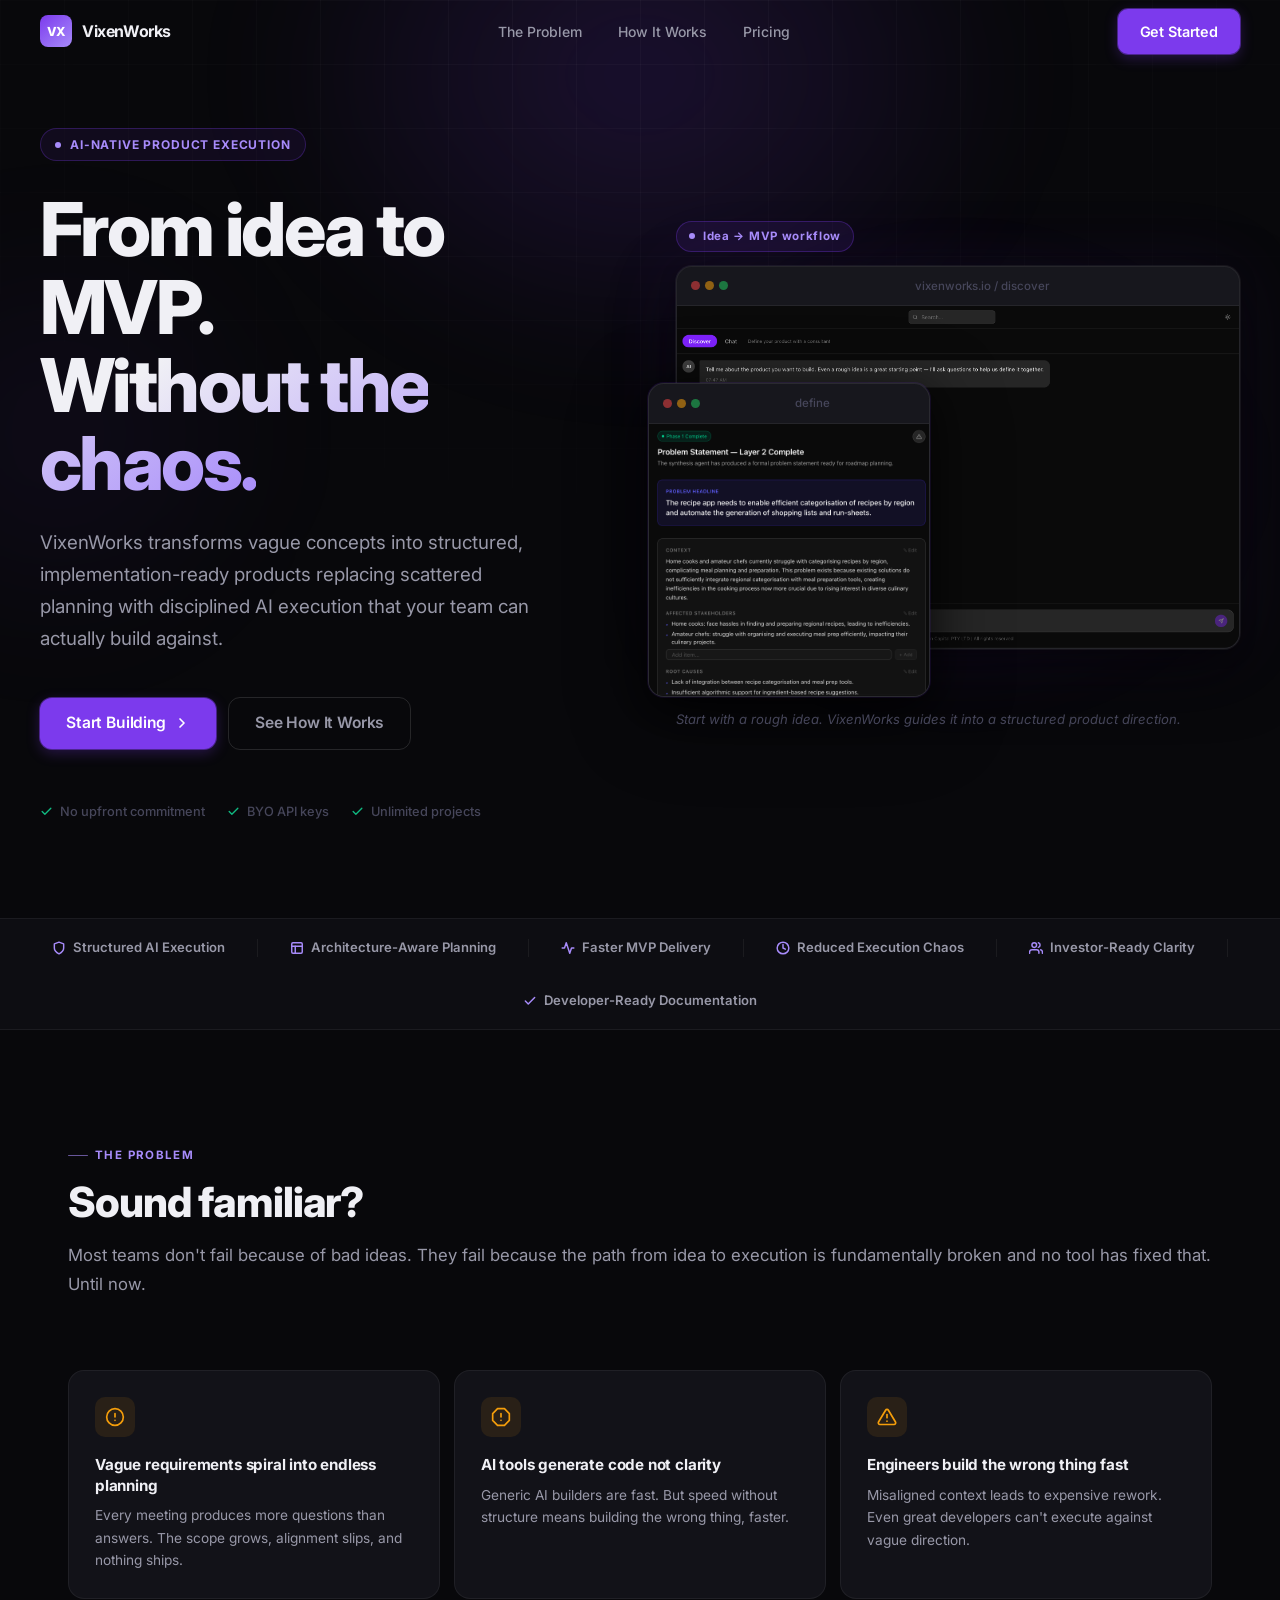
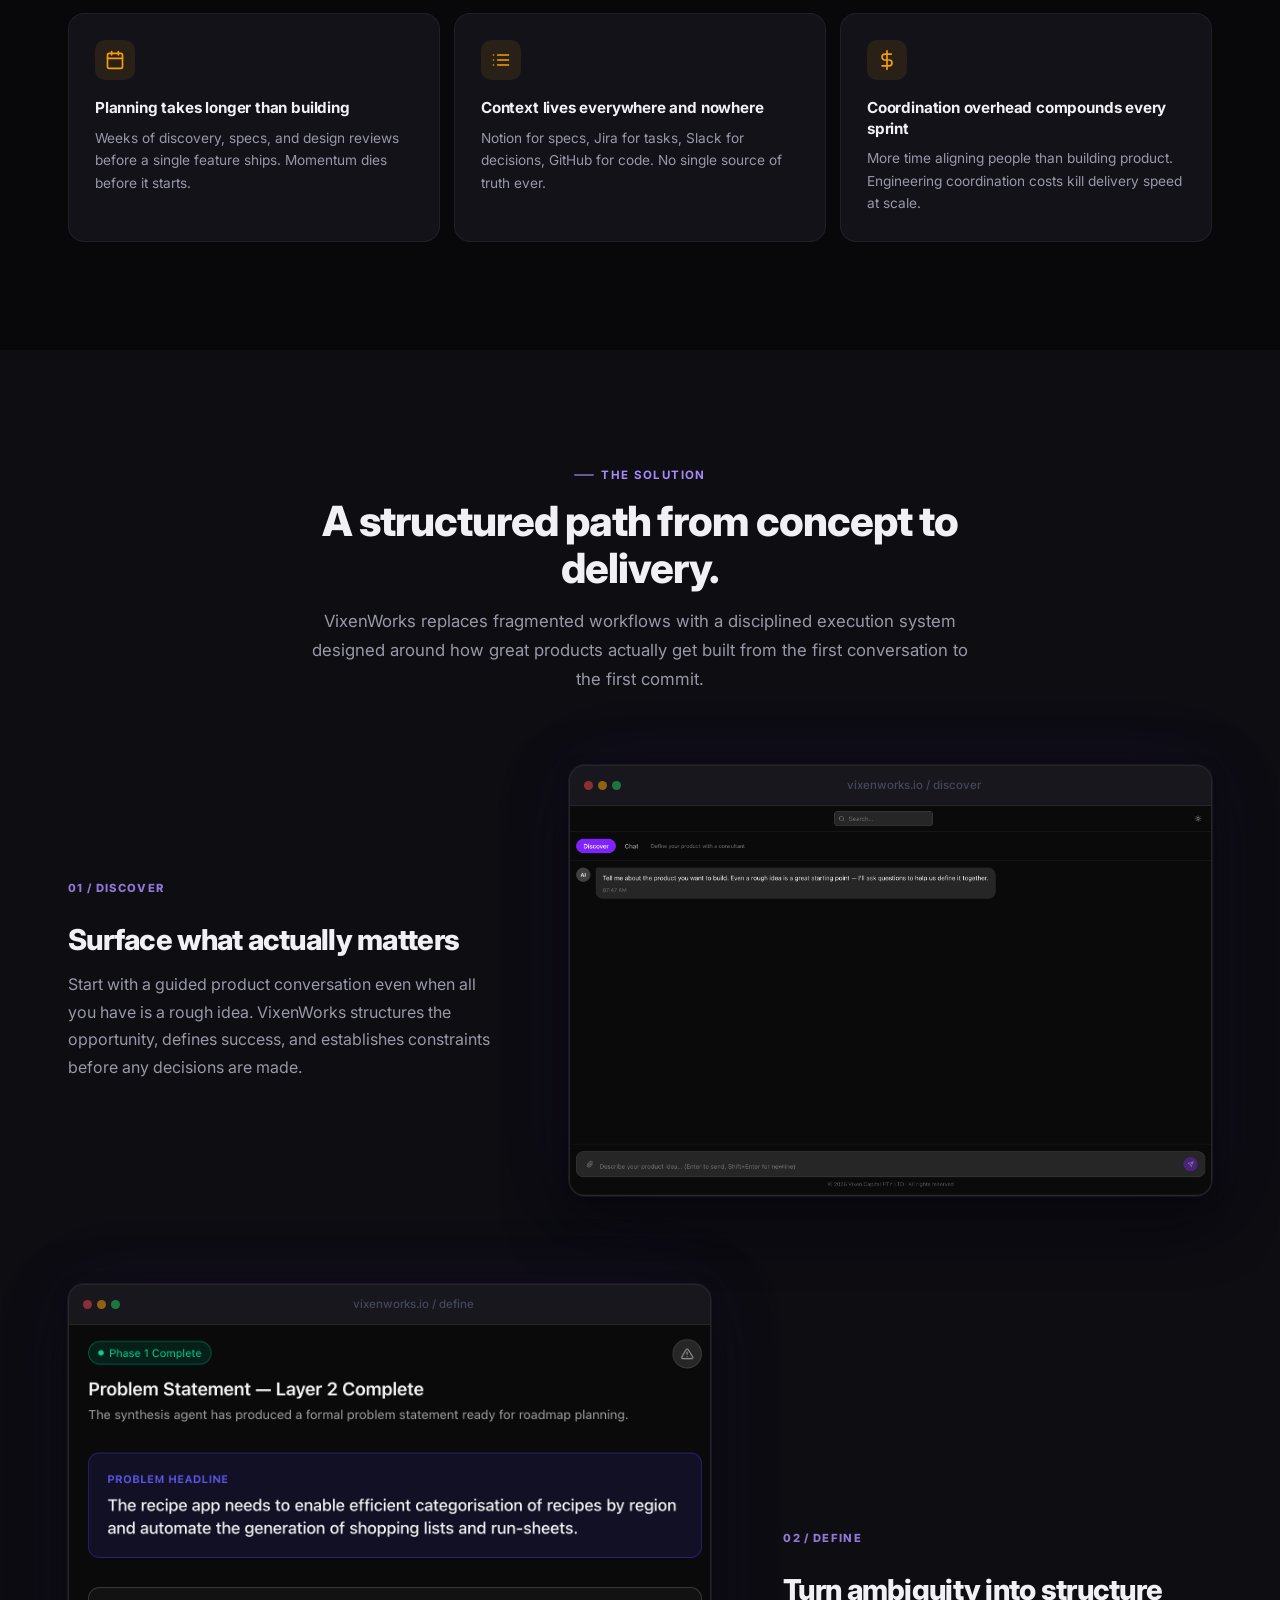
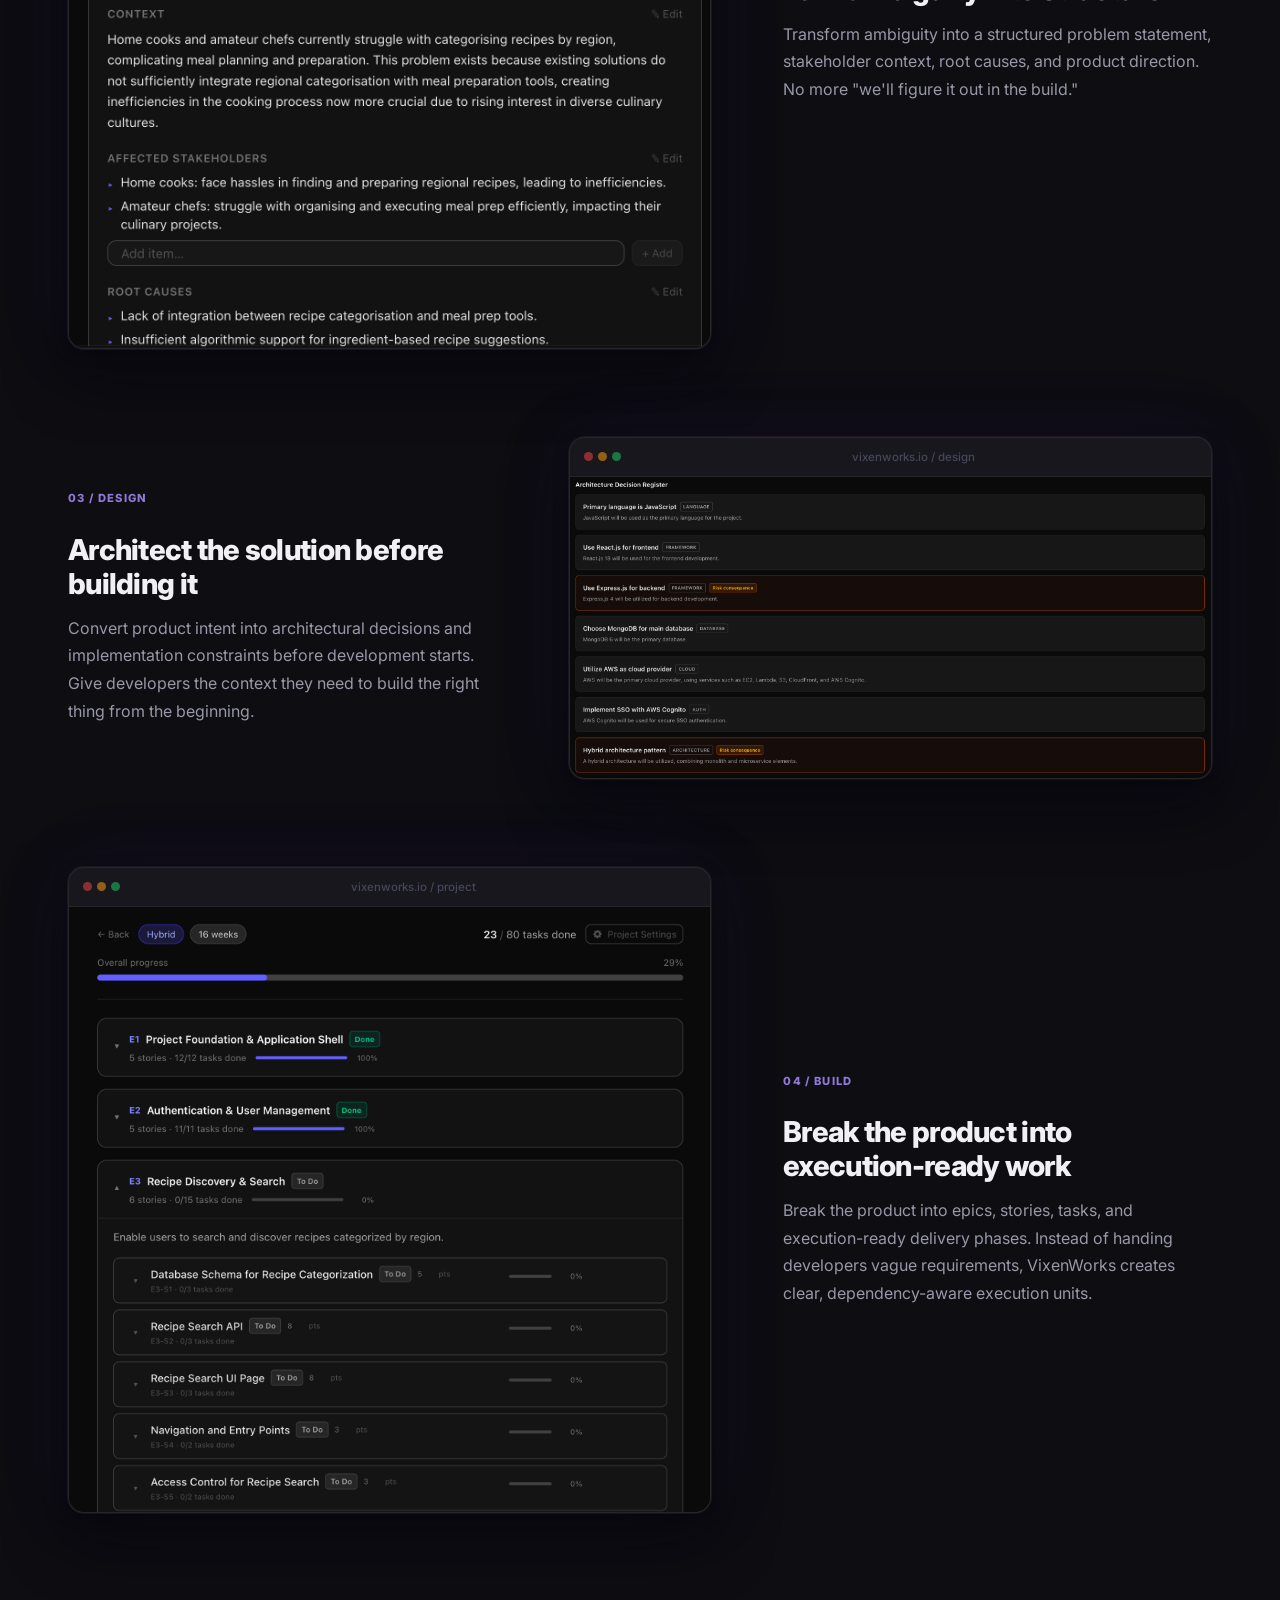
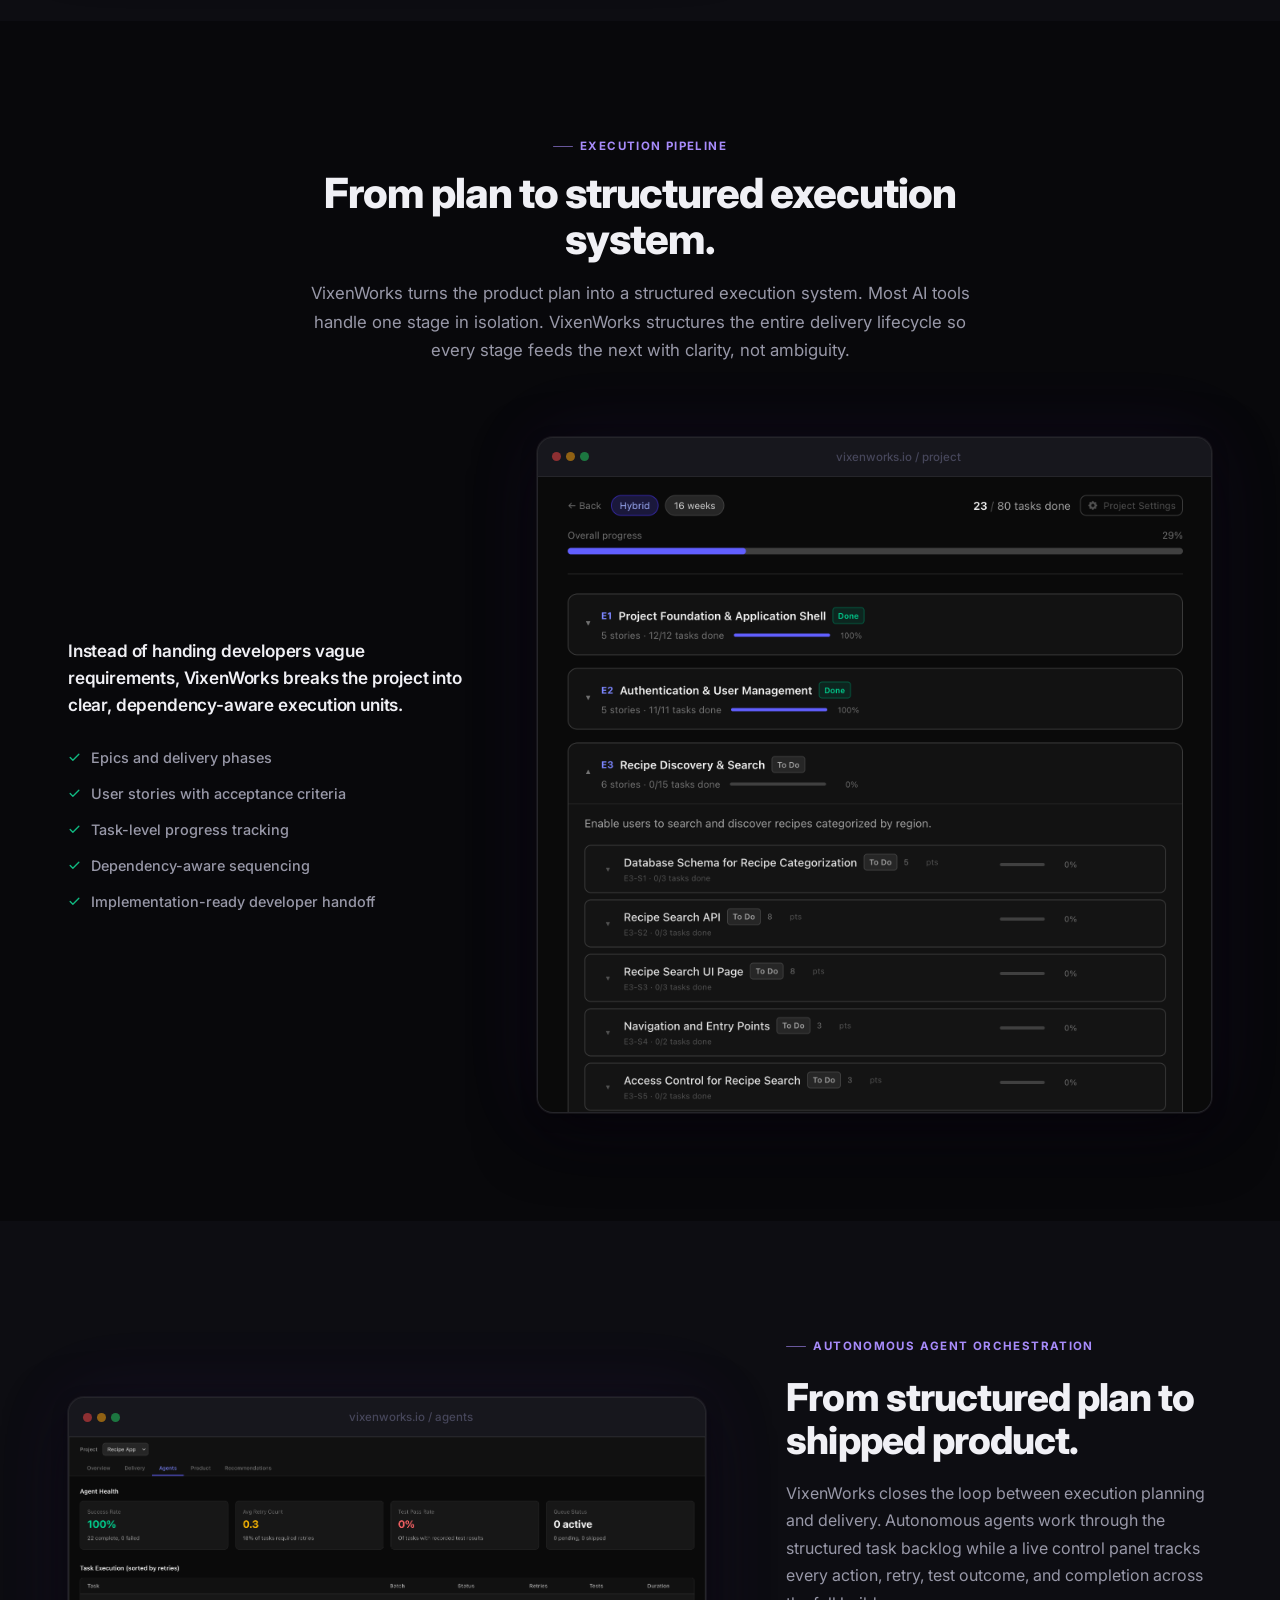
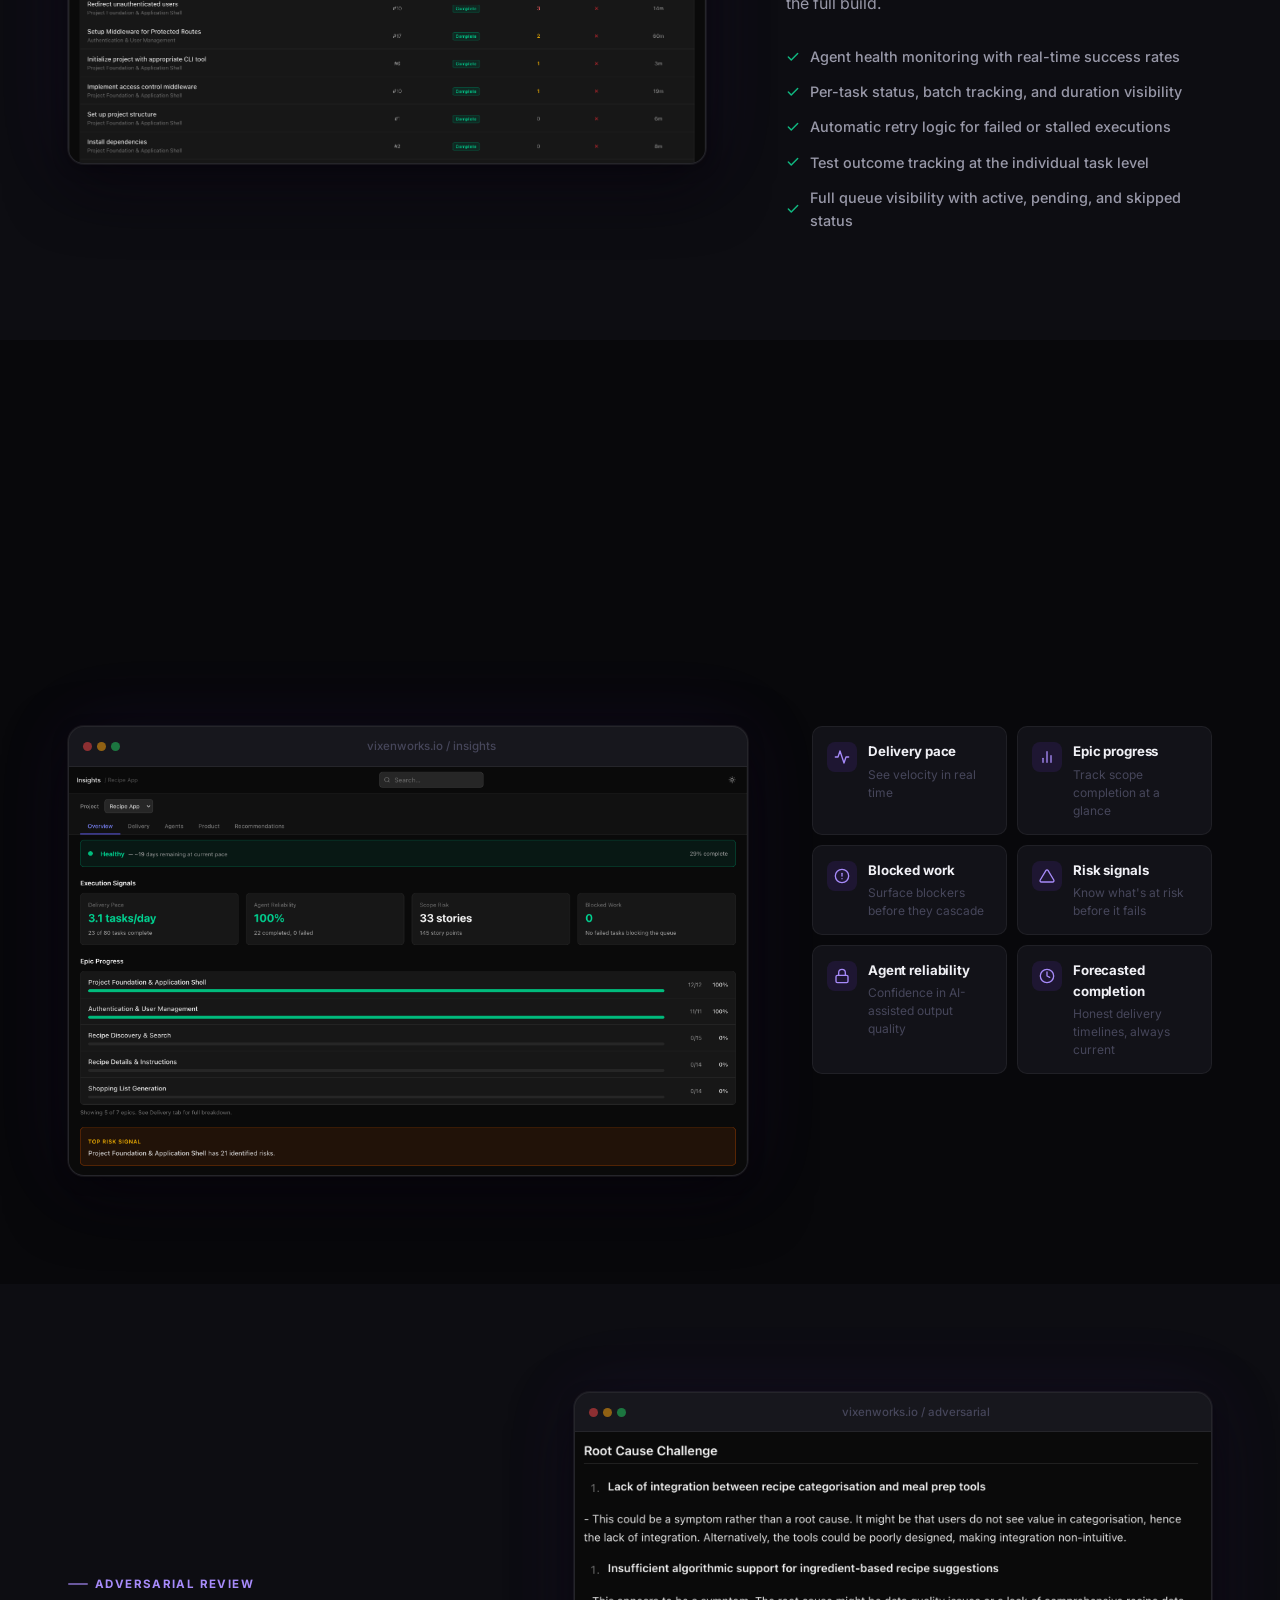
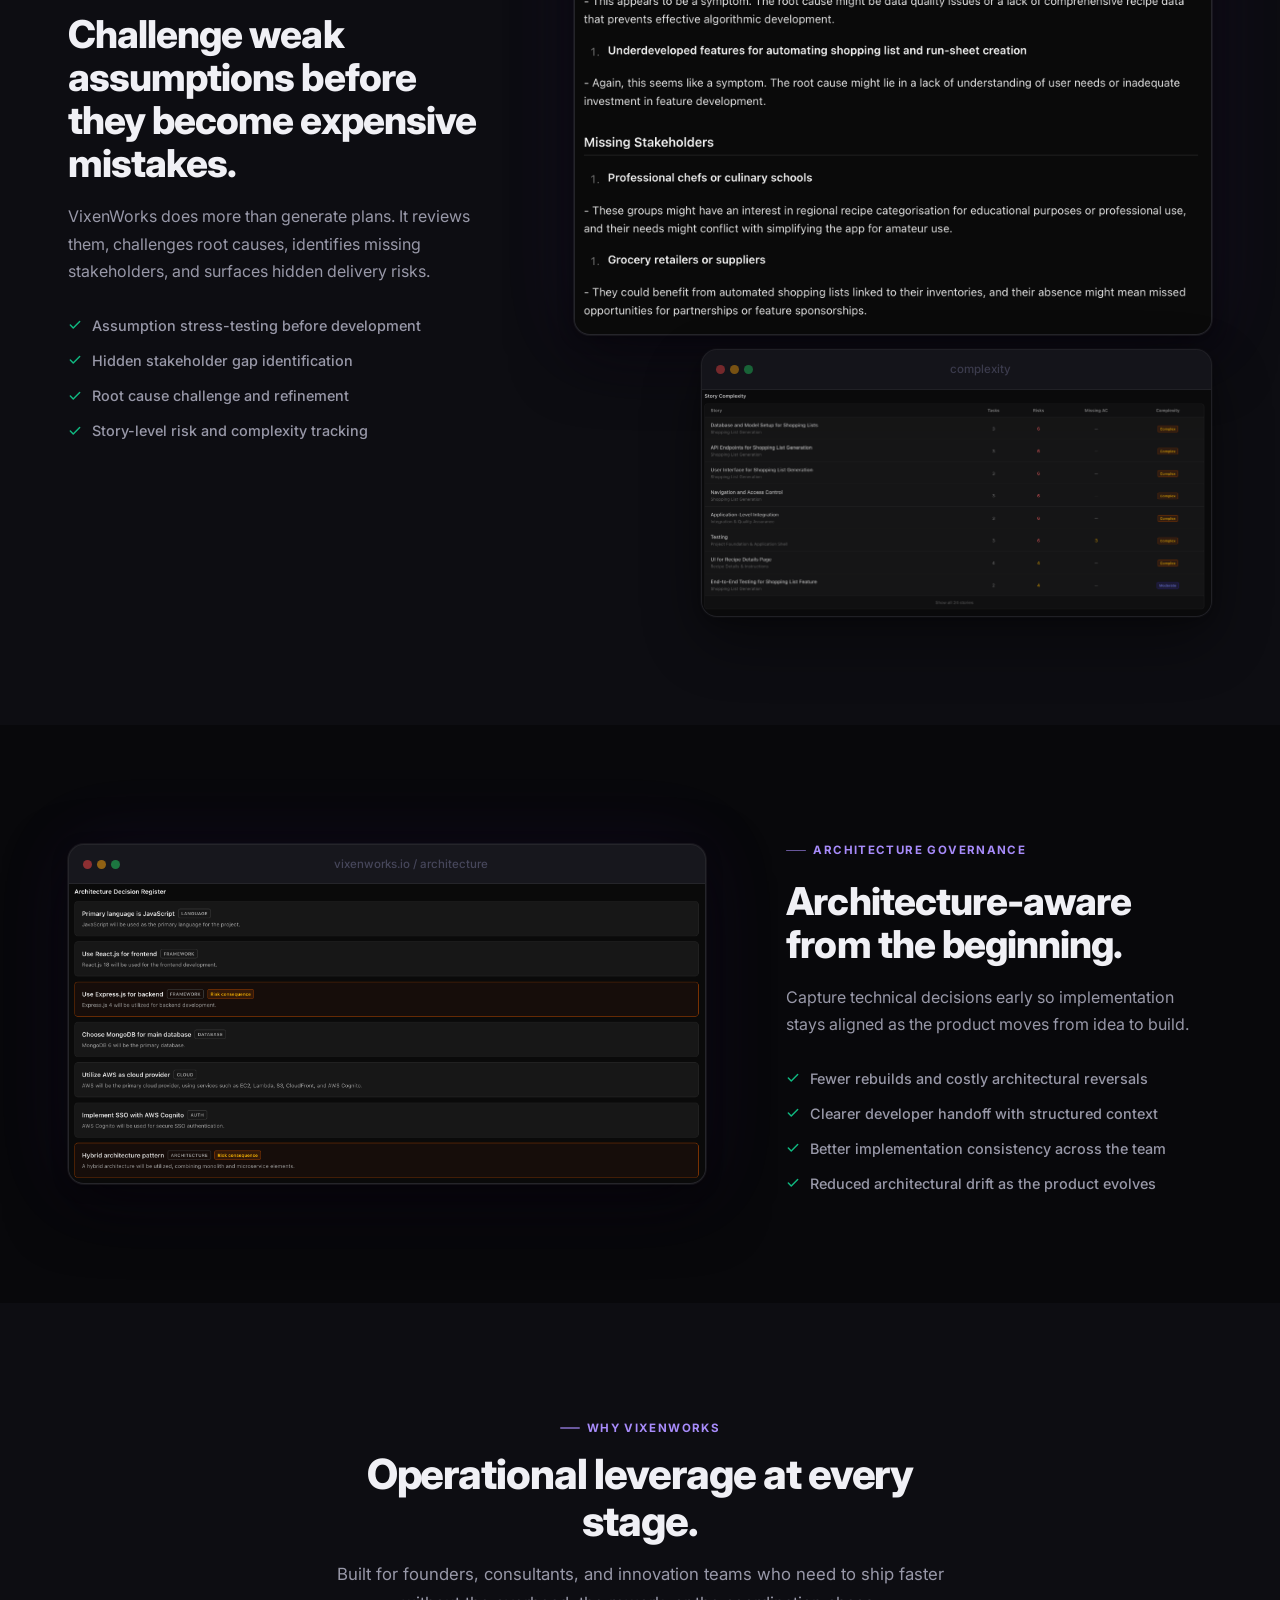
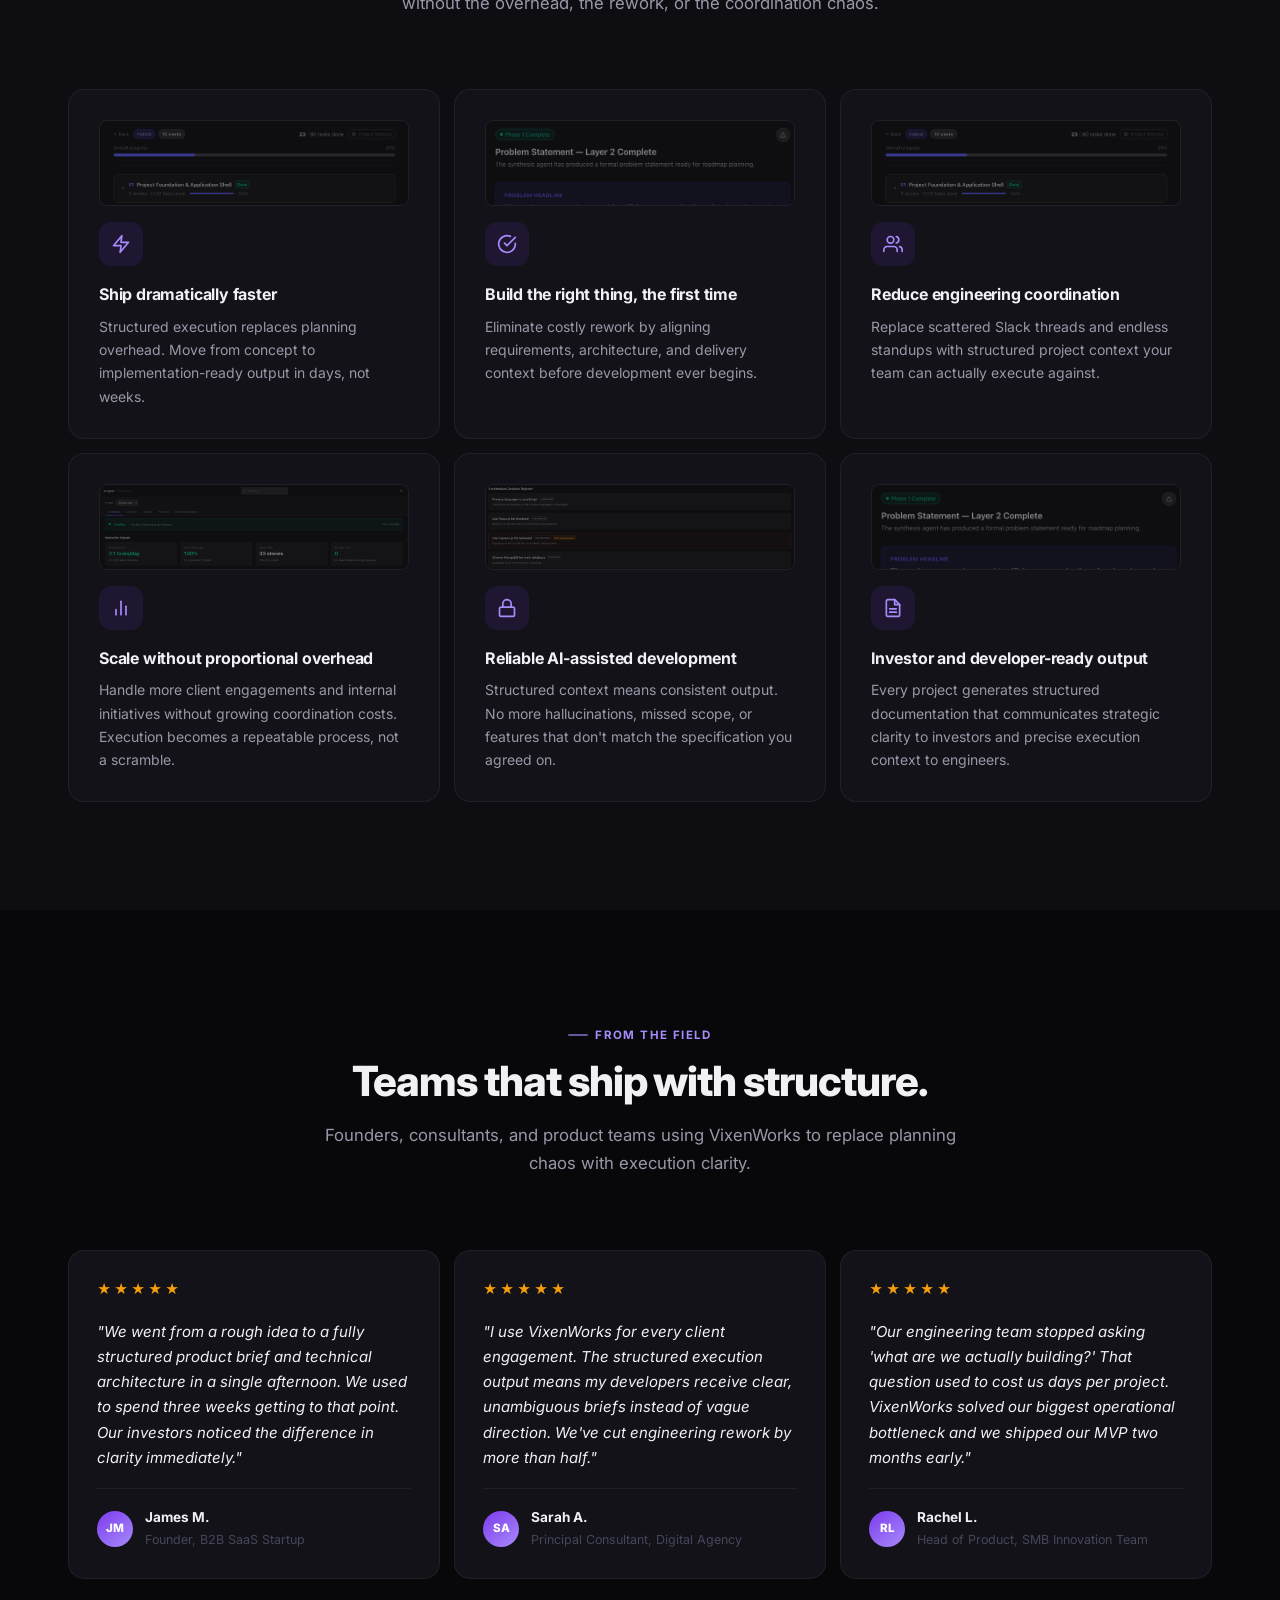
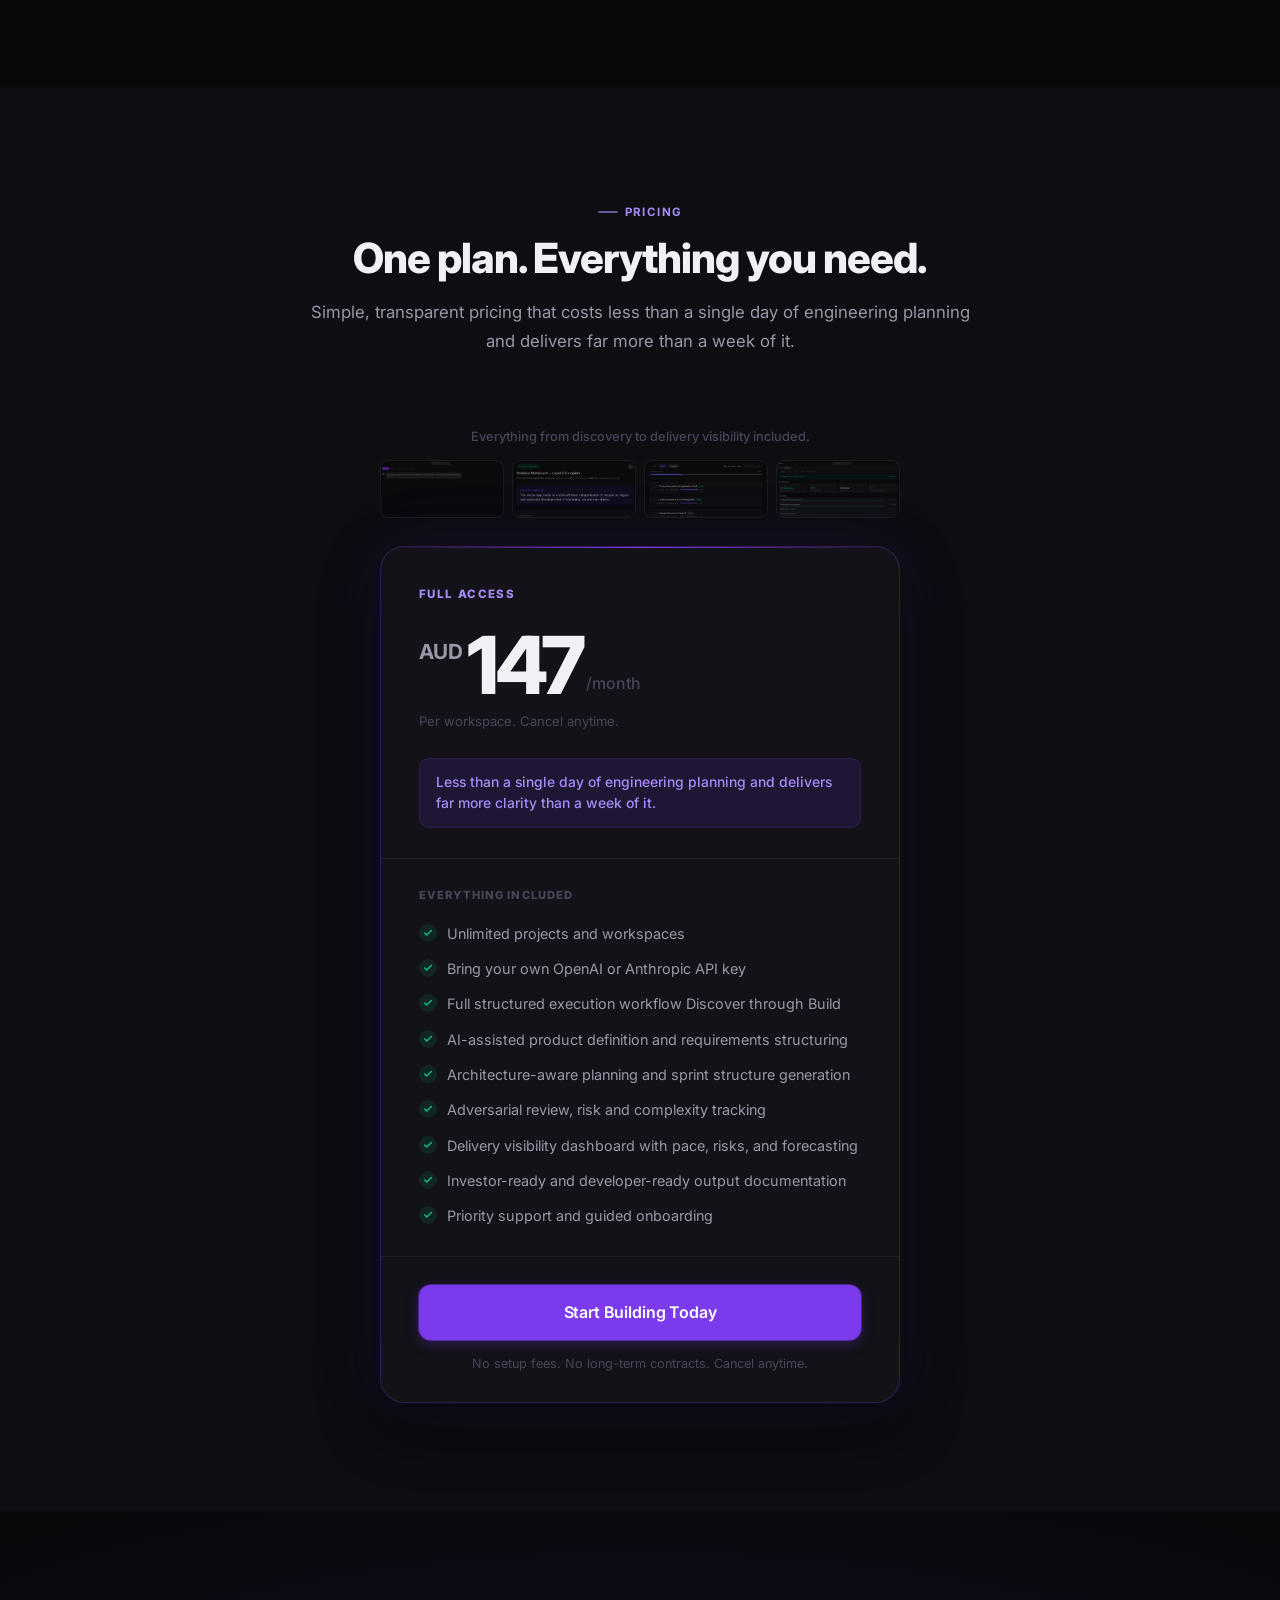
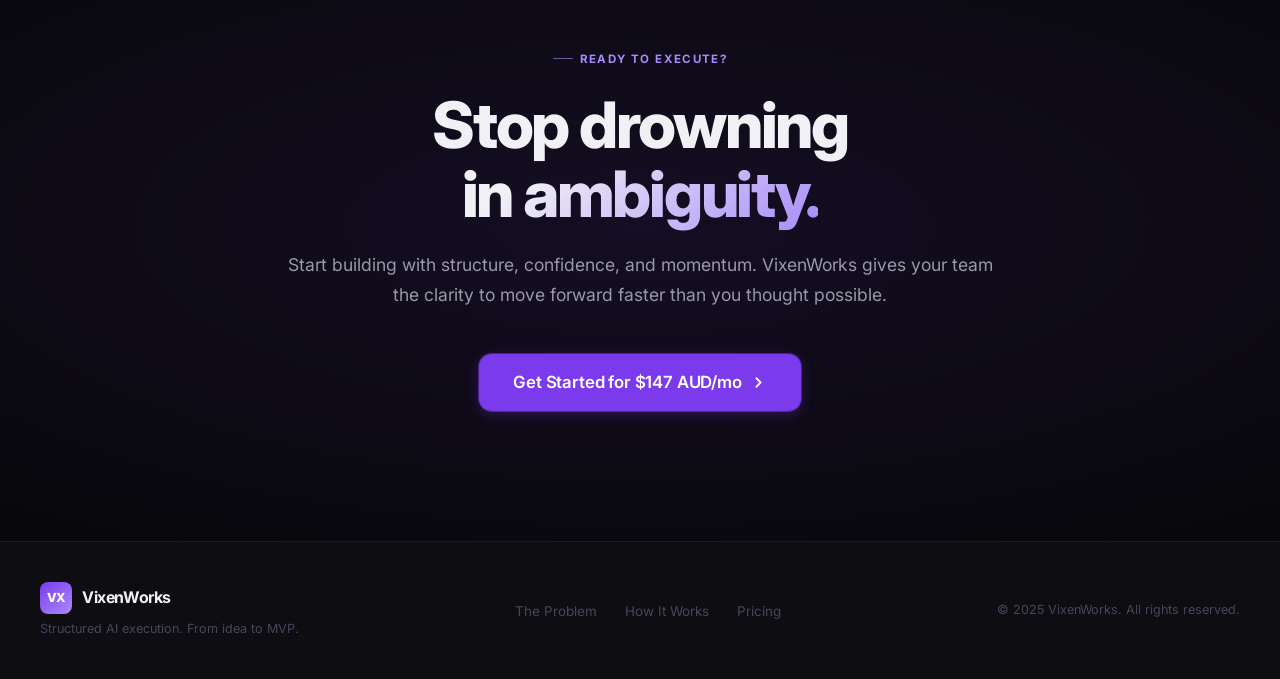
==== commit d5d6807f: "Update" ====
--- a/index.html
+++ b/index.html
@@ -390,8 +390,64 @@
       </div>
     </section>
 
+    <!-- ═══════════════════════════════════════════ AUTONOMOUS AGENT ORCHESTRATION -->
+    <section class="section section--alt" id="agents" aria-labelledby="agents-heading">
+      <div class="container">
+        <div class="arch-layout">
+          <div class="product-shot-frame arch-shot image-glow fade-up" data-delay="1">
+            <div class="psf-titlebar" aria-hidden="true">
+              <div class="psf-dots">
+                <span class="psf-dot"></span>
+                <span class="psf-dot"></span>
+                <span class="psf-dot"></span>
+              </div>
+              <span class="psf-url">vixenworks.io / agents</span>
+            </div>
+            <img
+              src="images/autonomous-agent-orchestration.png"
+              alt="VixenWorks autonomous agent orchestration: agent health monitoring, success rate, retry tracking, and full task execution visibility"
+              class="product-shot"
+              loading="lazy"
+            />
+          </div>
+          <div class="arch-text fade-up" data-delay="2">
+            <div class="section-eyebrow" style="margin-bottom: 20px;">
+              <span class="eyebrow-line" aria-hidden="true"></span>
+              Autonomous Agent Orchestration
+            </div>
+            <h2 id="agents-heading">From structured plan to shipped product.</h2>
+            <p>
+              VixenWorks closes the loop between execution planning and delivery. Autonomous agents work through the structured task backlog while a live control panel tracks every action, retry, test outcome, and completion across the full build.
+            </p>
+            <ul class="arch-outcomes" role="list">
+              <li>
+                <svg width="14" height="14" viewBox="0 0 24 24" fill="none" stroke="currentColor" stroke-width="2.5" stroke-linecap="round" stroke-linejoin="round" aria-hidden="true"><polyline points="20 6 9 17 4 12"/></svg>
+                Agent health monitoring with real-time success rates
+              </li>
+              <li>
+                <svg width="14" height="14" viewBox="0 0 24 24" fill="none" stroke="currentColor" stroke-width="2.5" stroke-linecap="round" stroke-linejoin="round" aria-hidden="true"><polyline points="20 6 9 17 4 12"/></svg>
+                Per-task status, batch tracking, and duration visibility
+              </li>
+              <li>
+                <svg width="14" height="14" viewBox="0 0 24 24" fill="none" stroke="currentColor" stroke-width="2.5" stroke-linecap="round" stroke-linejoin="round" aria-hidden="true"><polyline points="20 6 9 17 4 12"/></svg>
+                Automatic retry logic for failed or stalled executions
+              </li>
+              <li>
+                <svg width="14" height="14" viewBox="0 0 24 24" fill="none" stroke="currentColor" stroke-width="2.5" stroke-linecap="round" stroke-linejoin="round" aria-hidden="true"><polyline points="20 6 9 17 4 12"/></svg>
+                Test outcome tracking at the individual task level
+              </li>
+              <li>
+                <svg width="14" height="14" viewBox="0 0 24 24" fill="none" stroke="currentColor" stroke-width="2.5" stroke-linecap="round" stroke-linejoin="round" aria-hidden="true"><polyline points="20 6 9 17 4 12"/></svg>
+                Full queue visibility with active, pending, and skipped status
+              </li>
+            </ul>
+          </div>
+        </div>
+      </div>
+    </section>
+
     <!-- ═══════════════════════════════════════════ DELIVERY VISIBILITY -->
-    <section class="section section--alt" id="delivery" aria-labelledby="delivery-heading">
+    <section class="section" id="delivery" aria-labelledby="delivery-heading">
       <div class="container">
         <div class="section-header section-header--centered fade-up">
           <div class="section-eyebrow">
@@ -483,7 +539,7 @@
     </section>
 
     <!-- ═══════════════════════════════════════════ RISK & ASSUMPTIONS -->
-    <section class="section" id="risk" aria-labelledby="risk-heading">
+    <section class="section section--alt" id="risk" aria-labelledby="risk-heading">
       <div class="container">
         <div class="risk-layout">
           <div class="risk-text fade-up">
@@ -553,7 +609,7 @@
     </section>
 
     <!-- ═══════════════════════════════════════════ ARCHITECTURE -->
-    <section class="section section--alt" id="architecture" aria-labelledby="arch-heading">
+    <section class="section" id="architecture" aria-labelledby="arch-heading">
       <div class="container">
         <div class="arch-layout">
           <div class="product-shot-frame arch-shot image-glow fade-up" data-delay="1">
@@ -605,7 +661,7 @@
     </section>
 
     <!-- ═══════════════════════════════════════════ BENEFITS -->
-    <section class="section" id="benefits" aria-labelledby="benefits-heading">
+    <section class="section section--alt" id="benefits" aria-labelledby="benefits-heading">
       <div class="container">
         <div class="section-header section-header--centered fade-up">
           <div class="section-eyebrow">
@@ -689,7 +745,7 @@
     </section>
 
     <!-- ═══════════════════════════════════════════ SOCIAL PROOF -->
-    <section class="section section--alt" id="proof" aria-labelledby="proof-heading">
+    <section class="section" id="proof" aria-labelledby="proof-heading">
       <div class="container">
         <div class="section-header section-header--centered fade-up">
           <div class="section-eyebrow">
@@ -767,7 +823,7 @@
     </section>
 
     <!-- ═══════════════════════════════════════════ PRICING -->
-    <section class="section" id="pricing" aria-labelledby="pricing-heading">
+    <section class="section section--alt" id="pricing" aria-labelledby="pricing-heading">
       <div class="container">
         <div class="section-header section-header--centered fade-up">
           <div class="section-eyebrow">
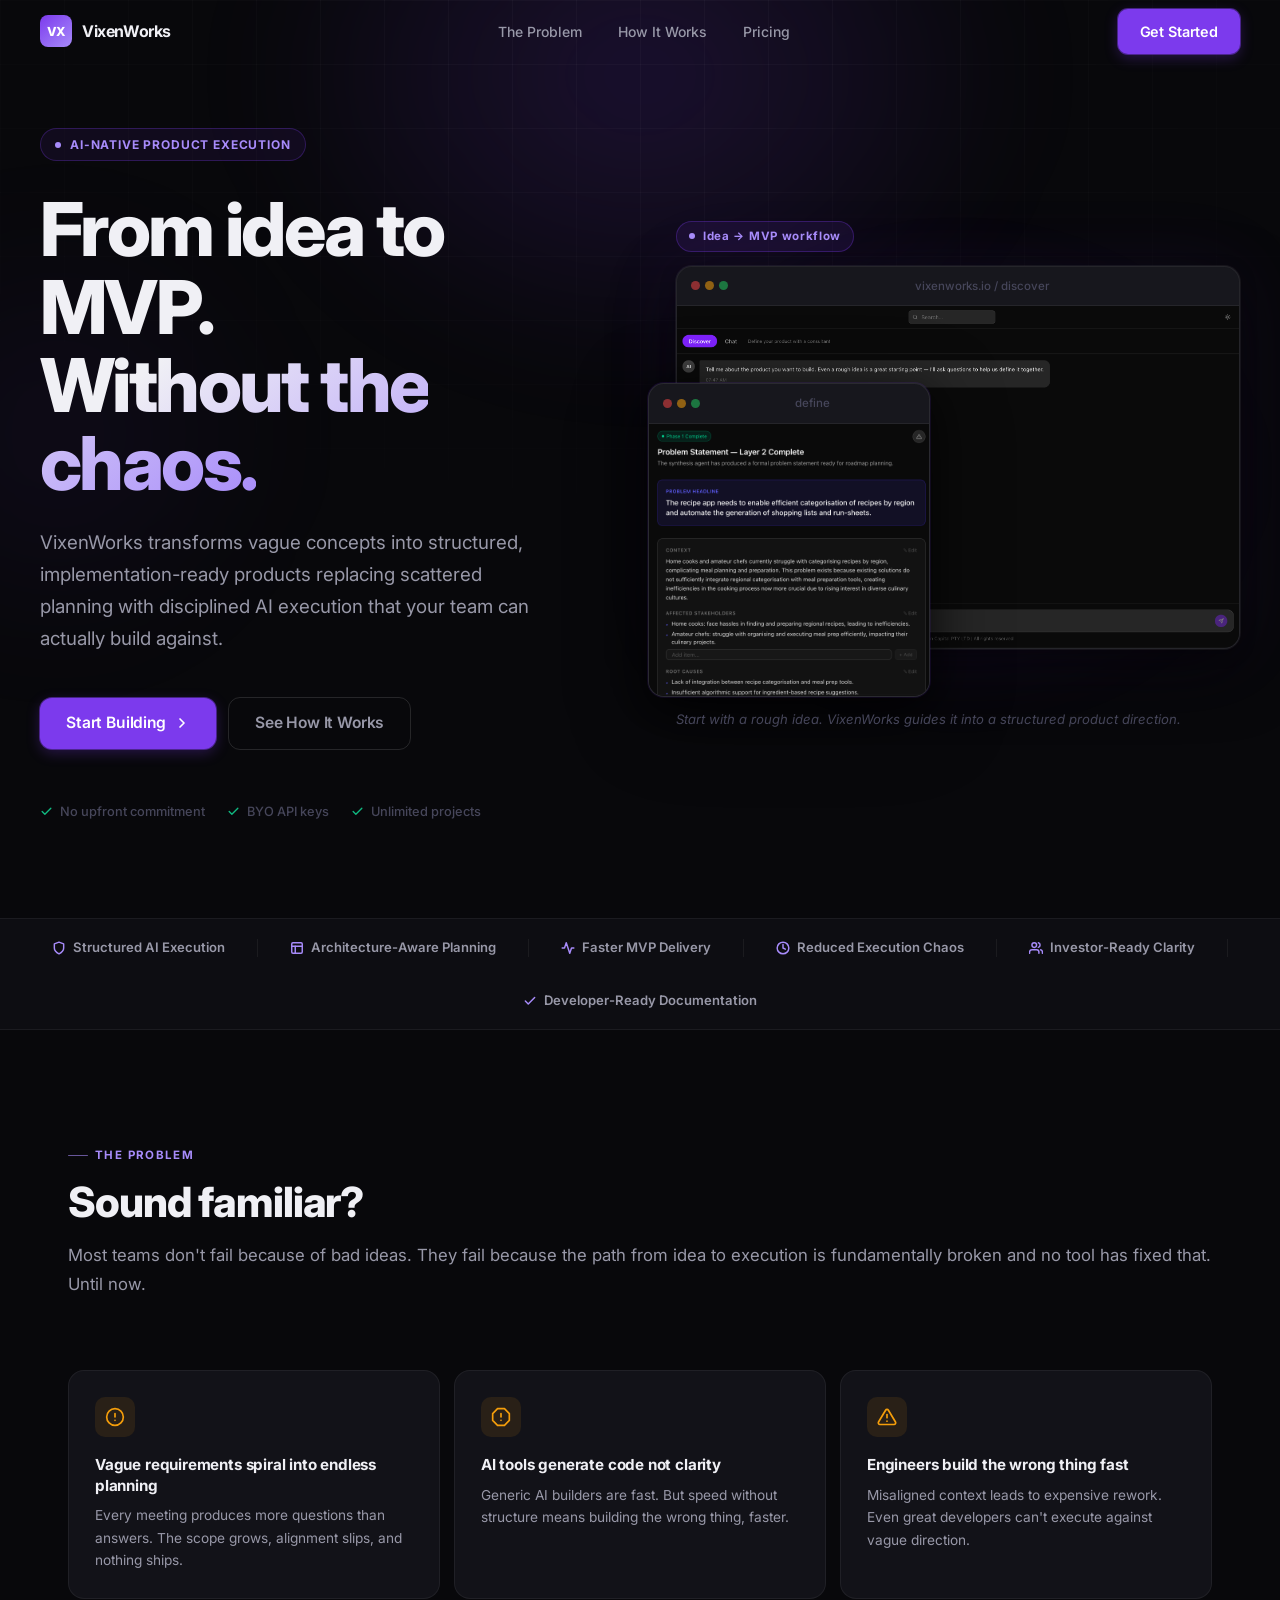
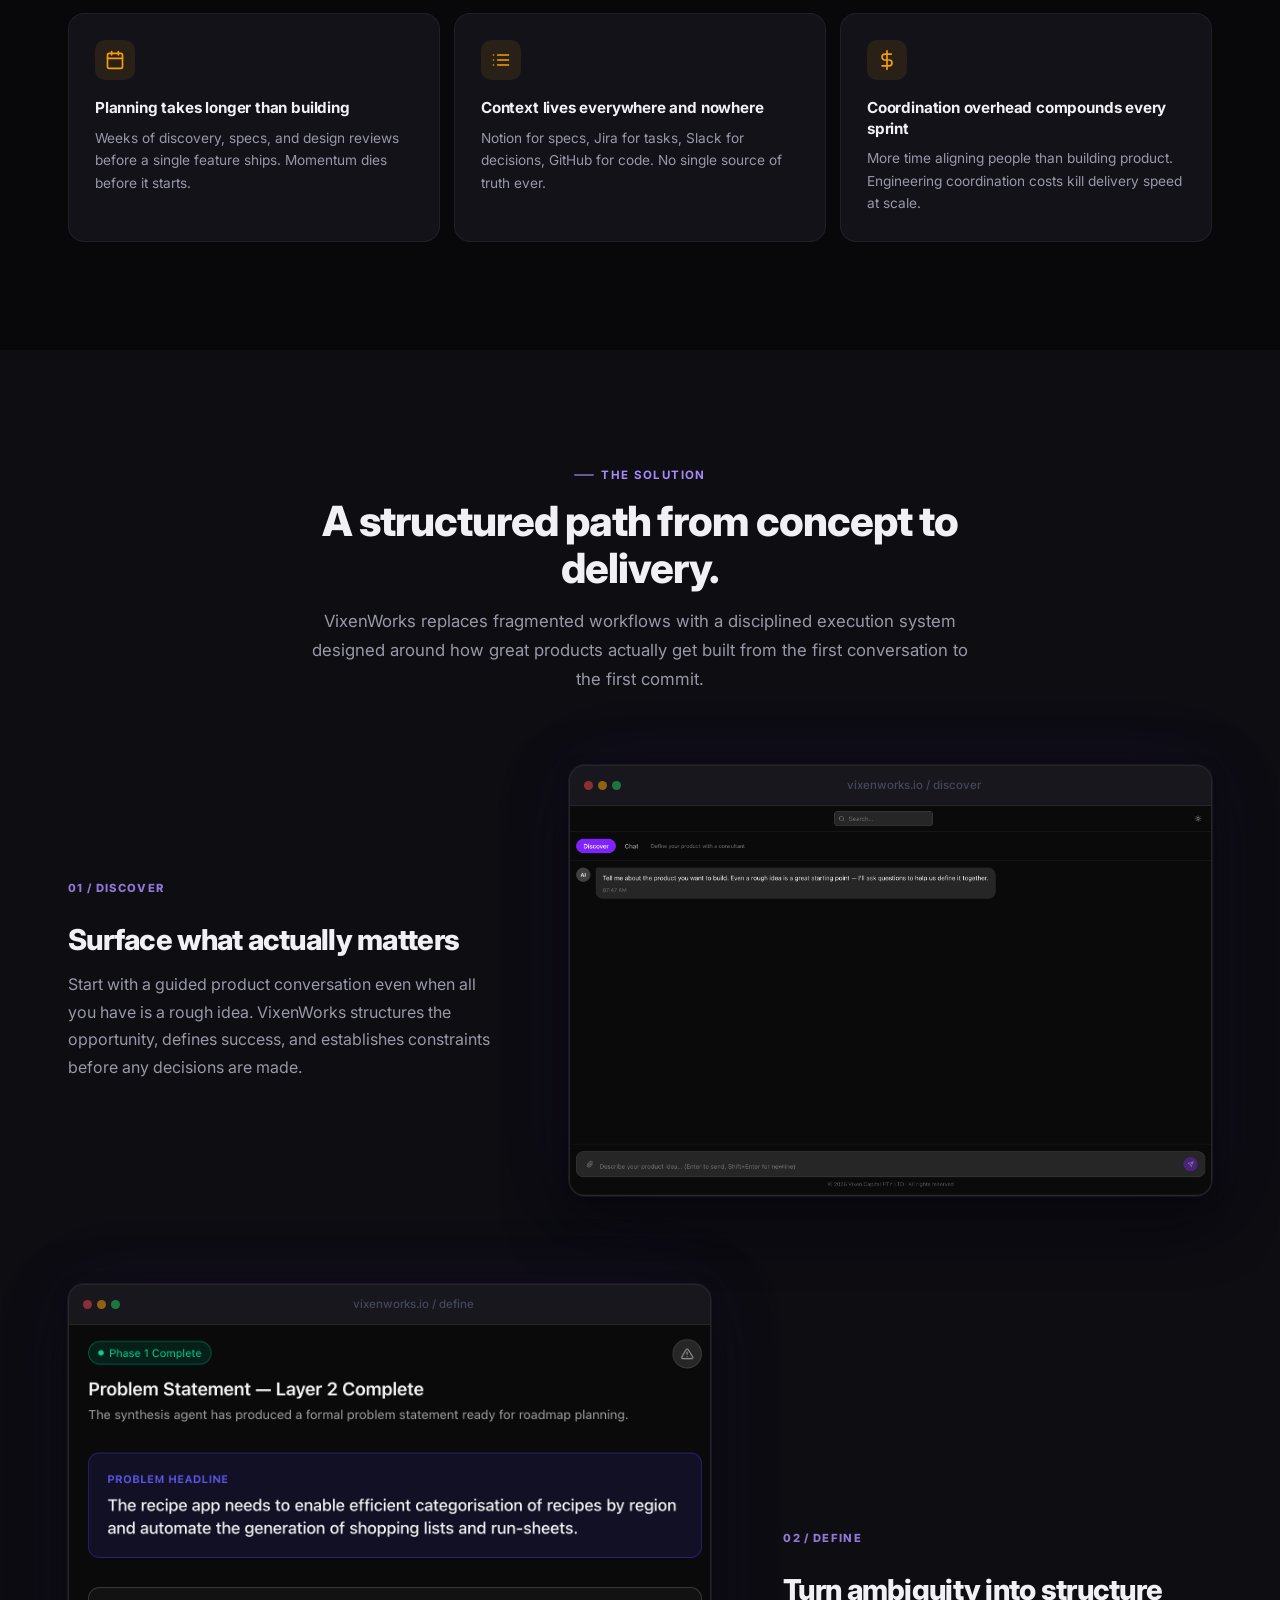
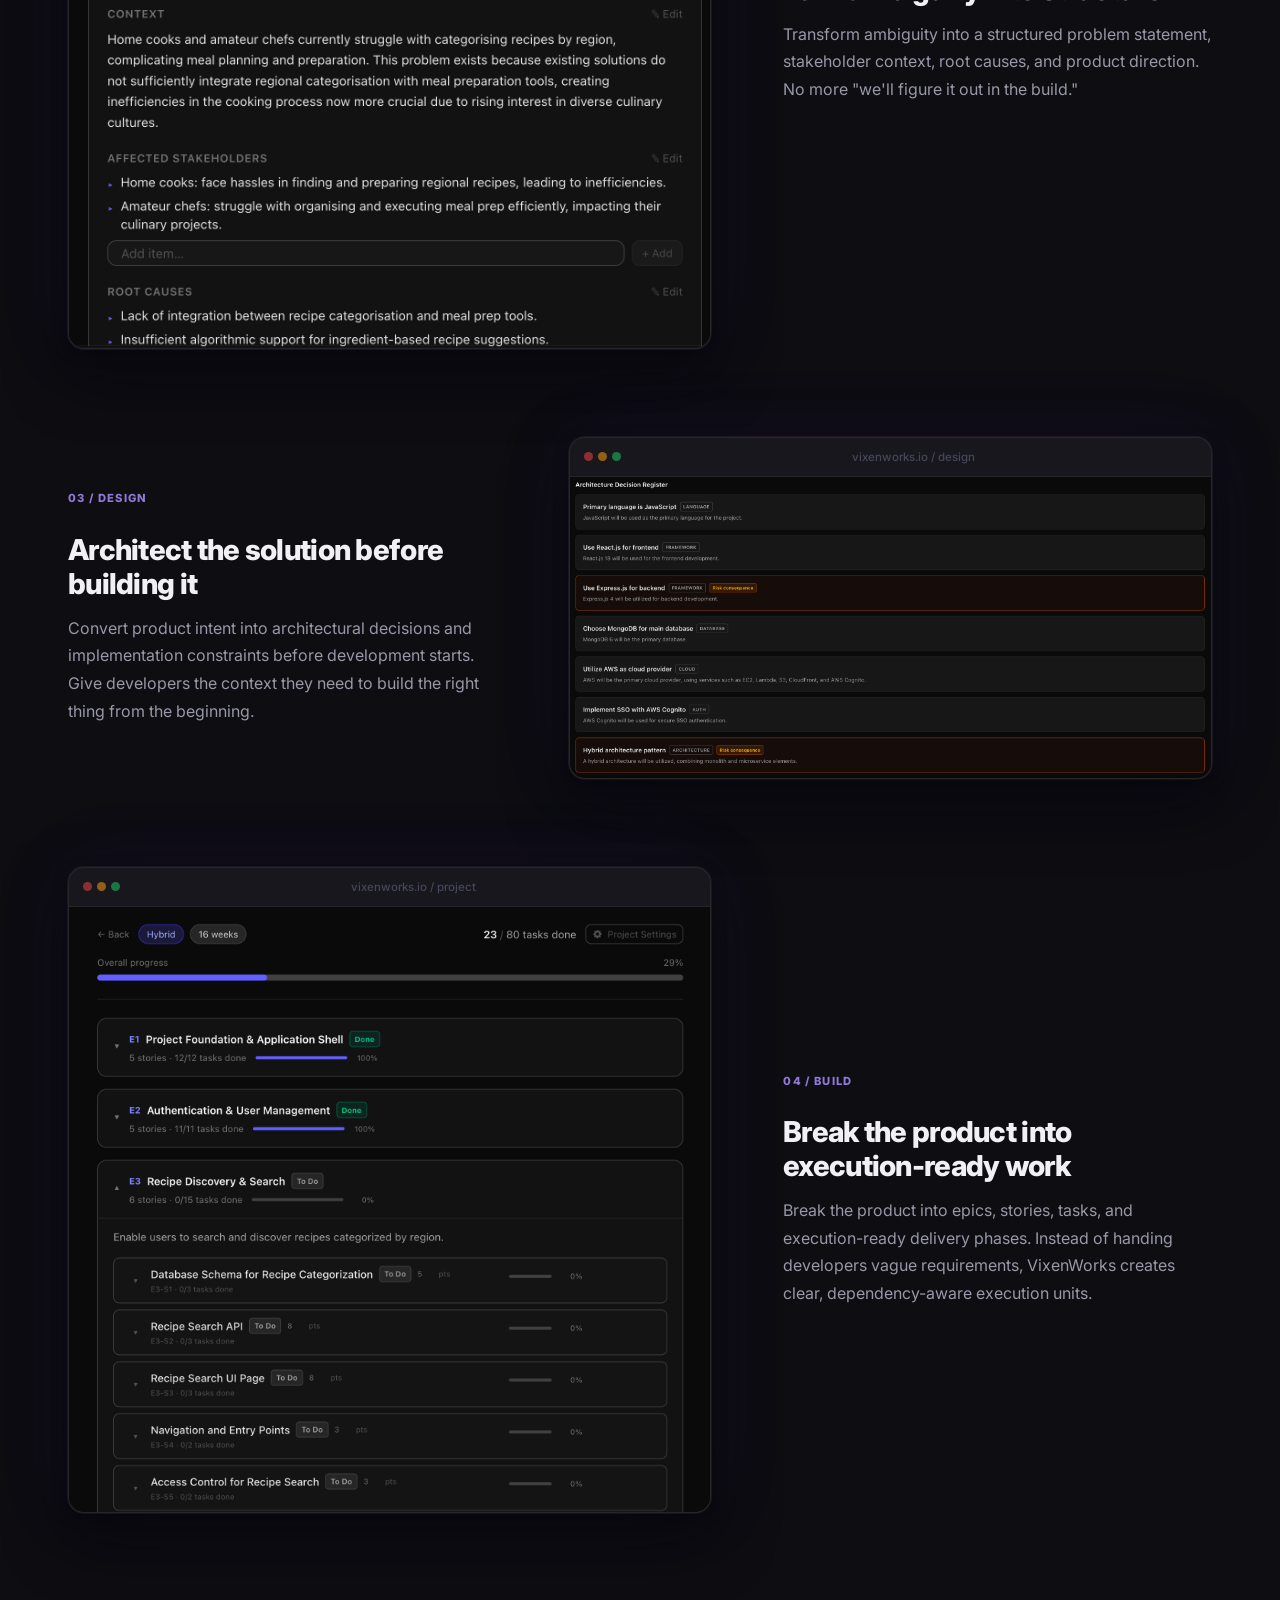
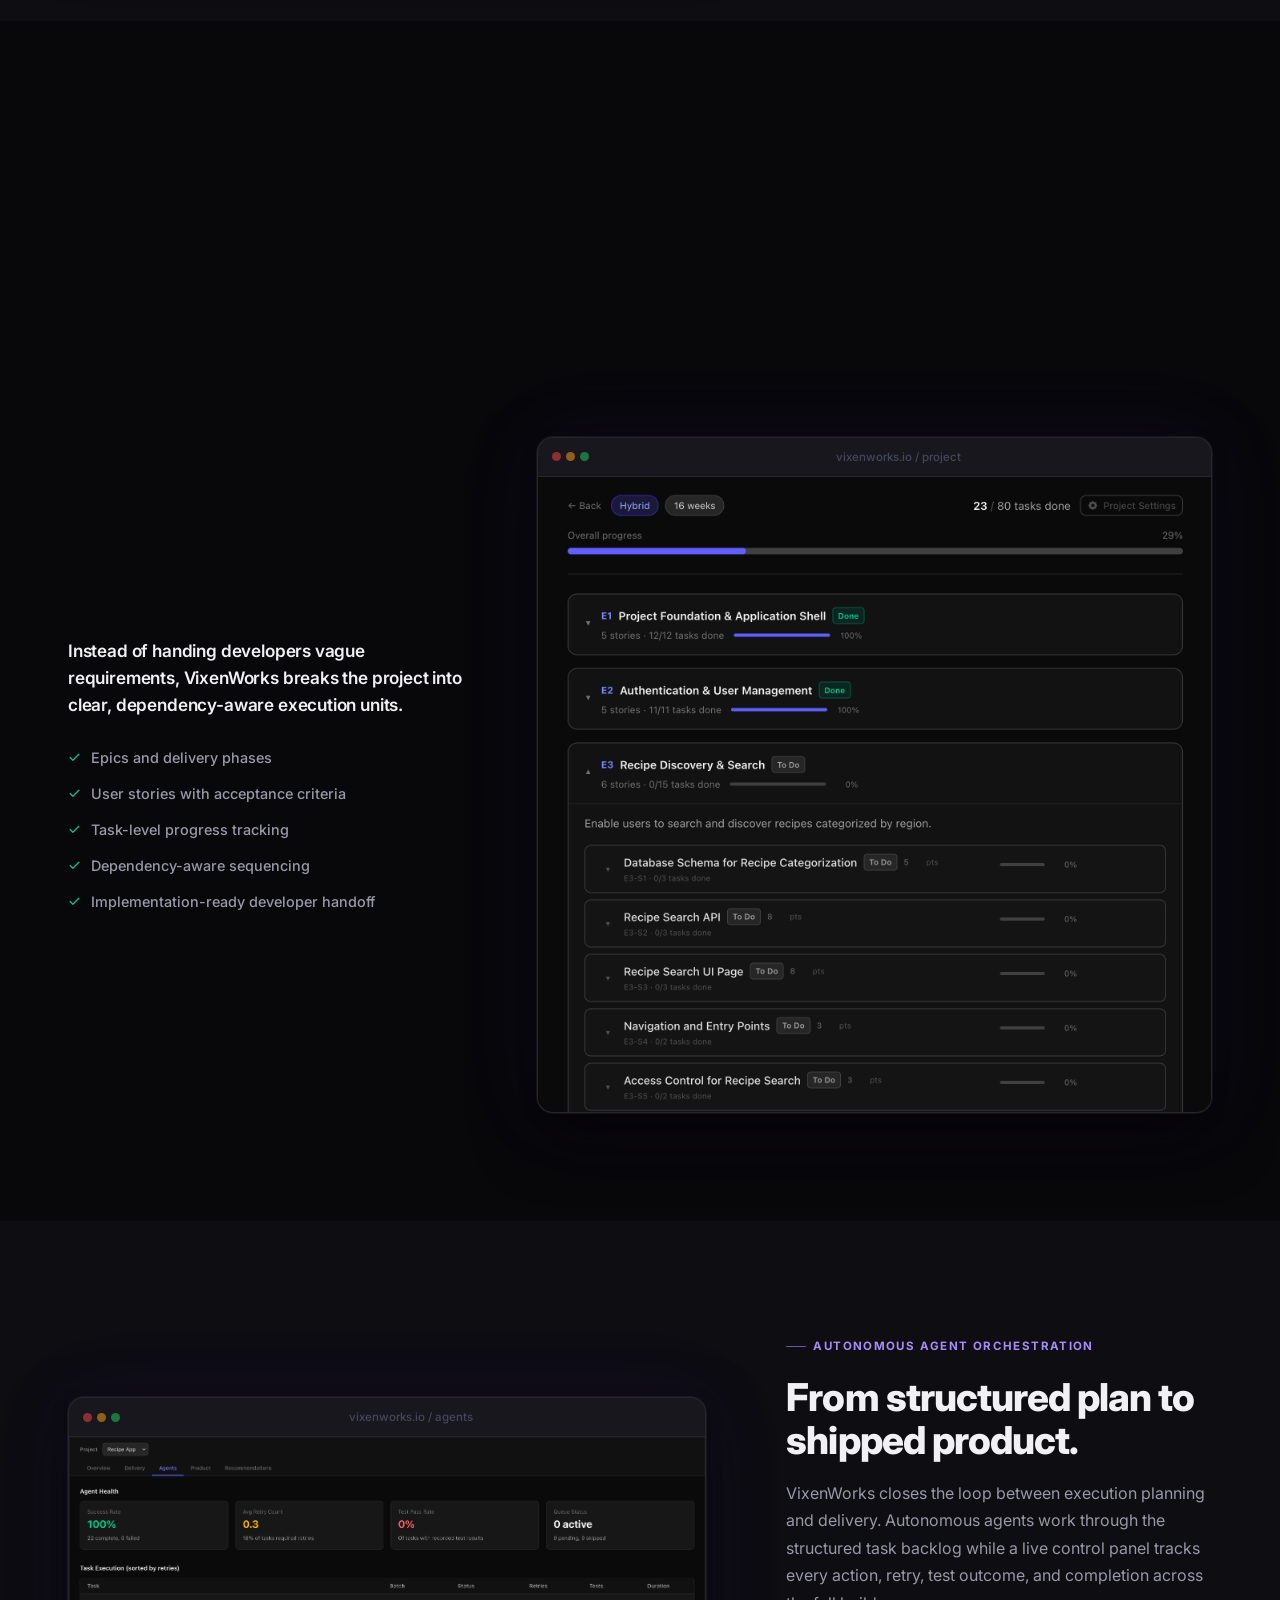
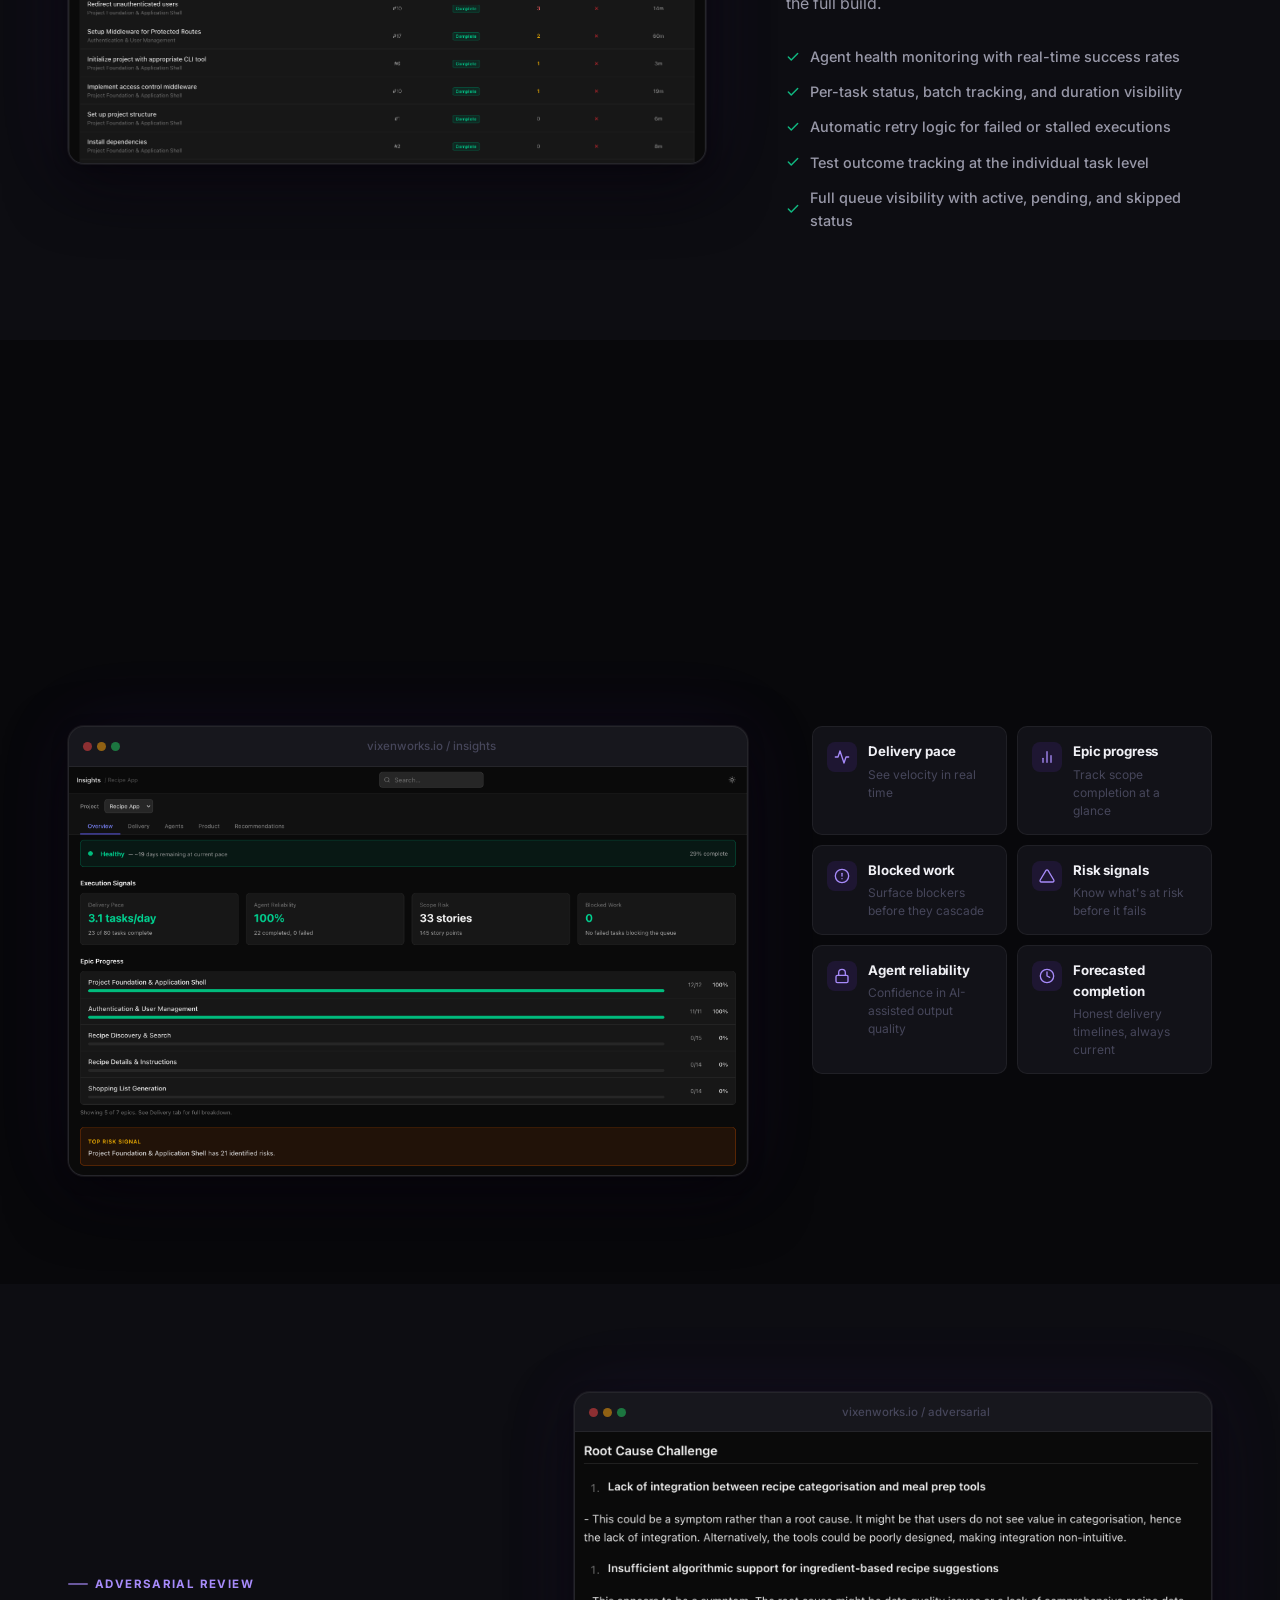
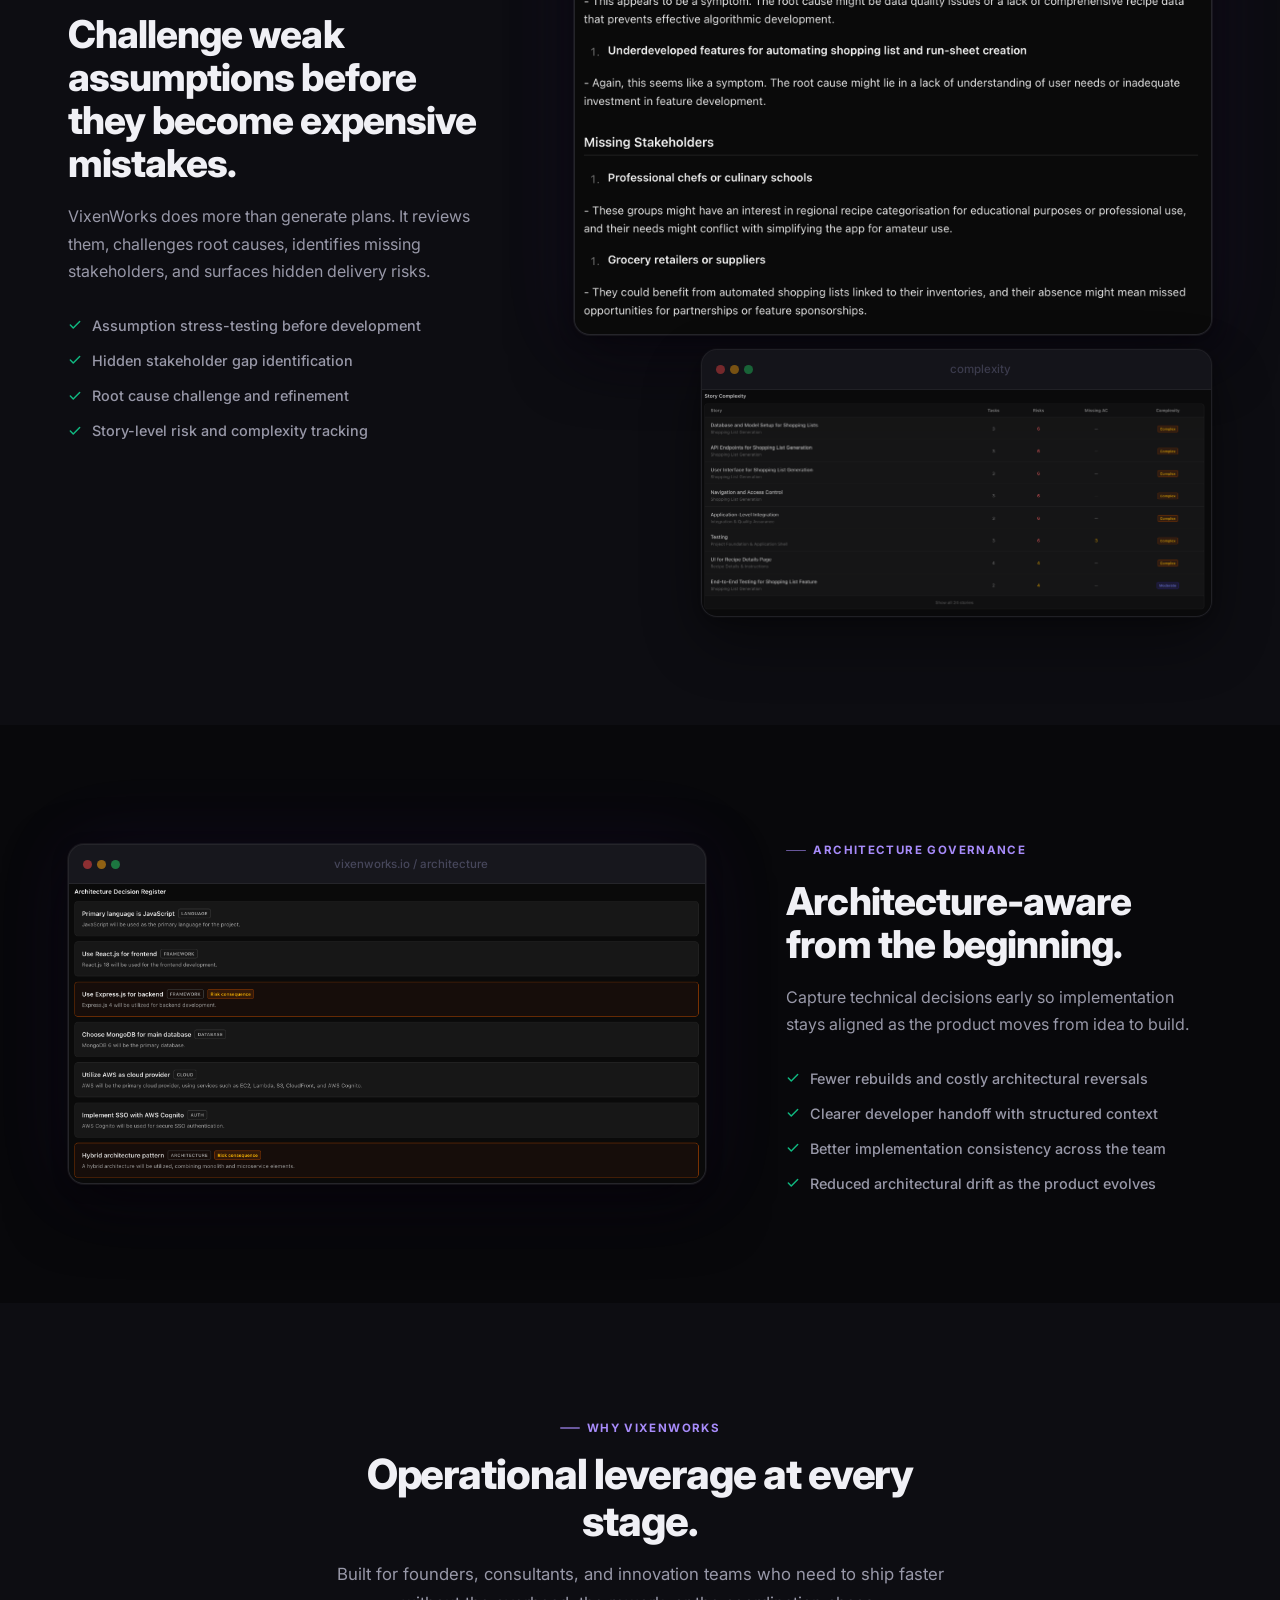
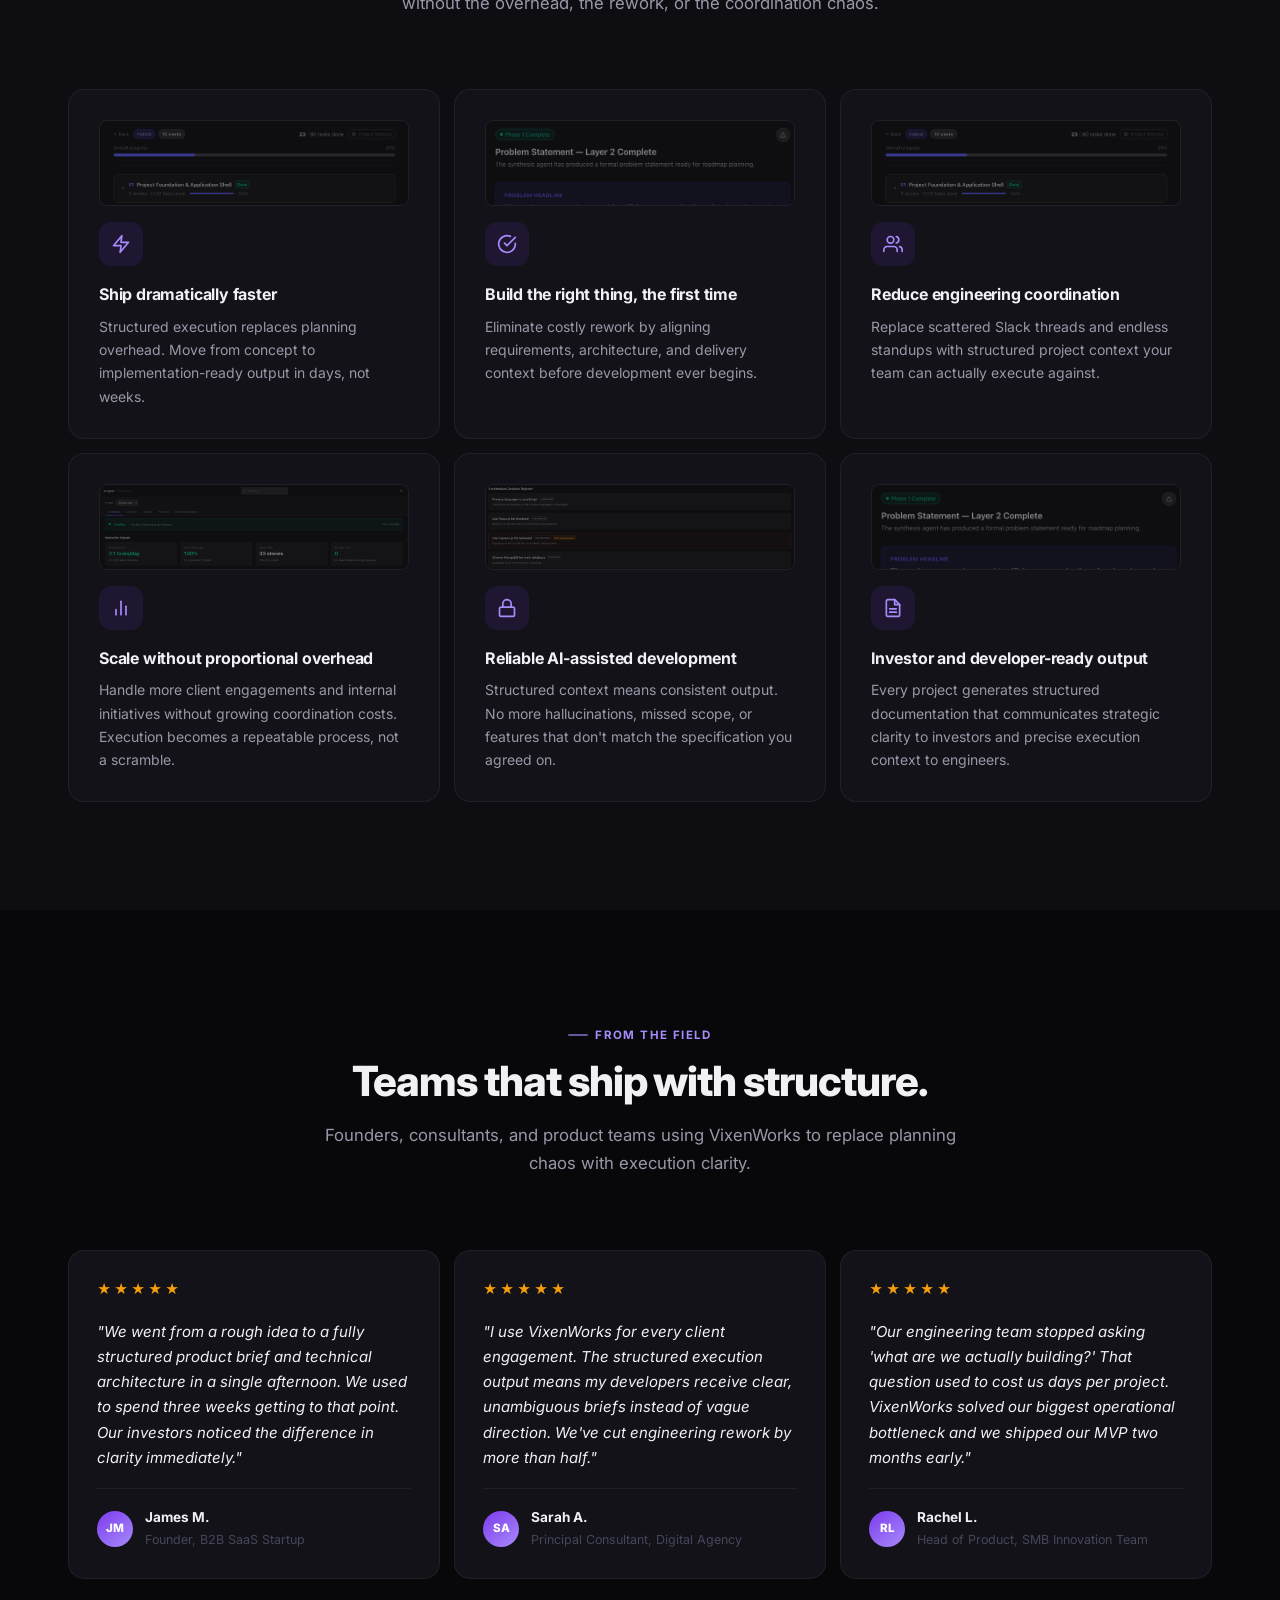
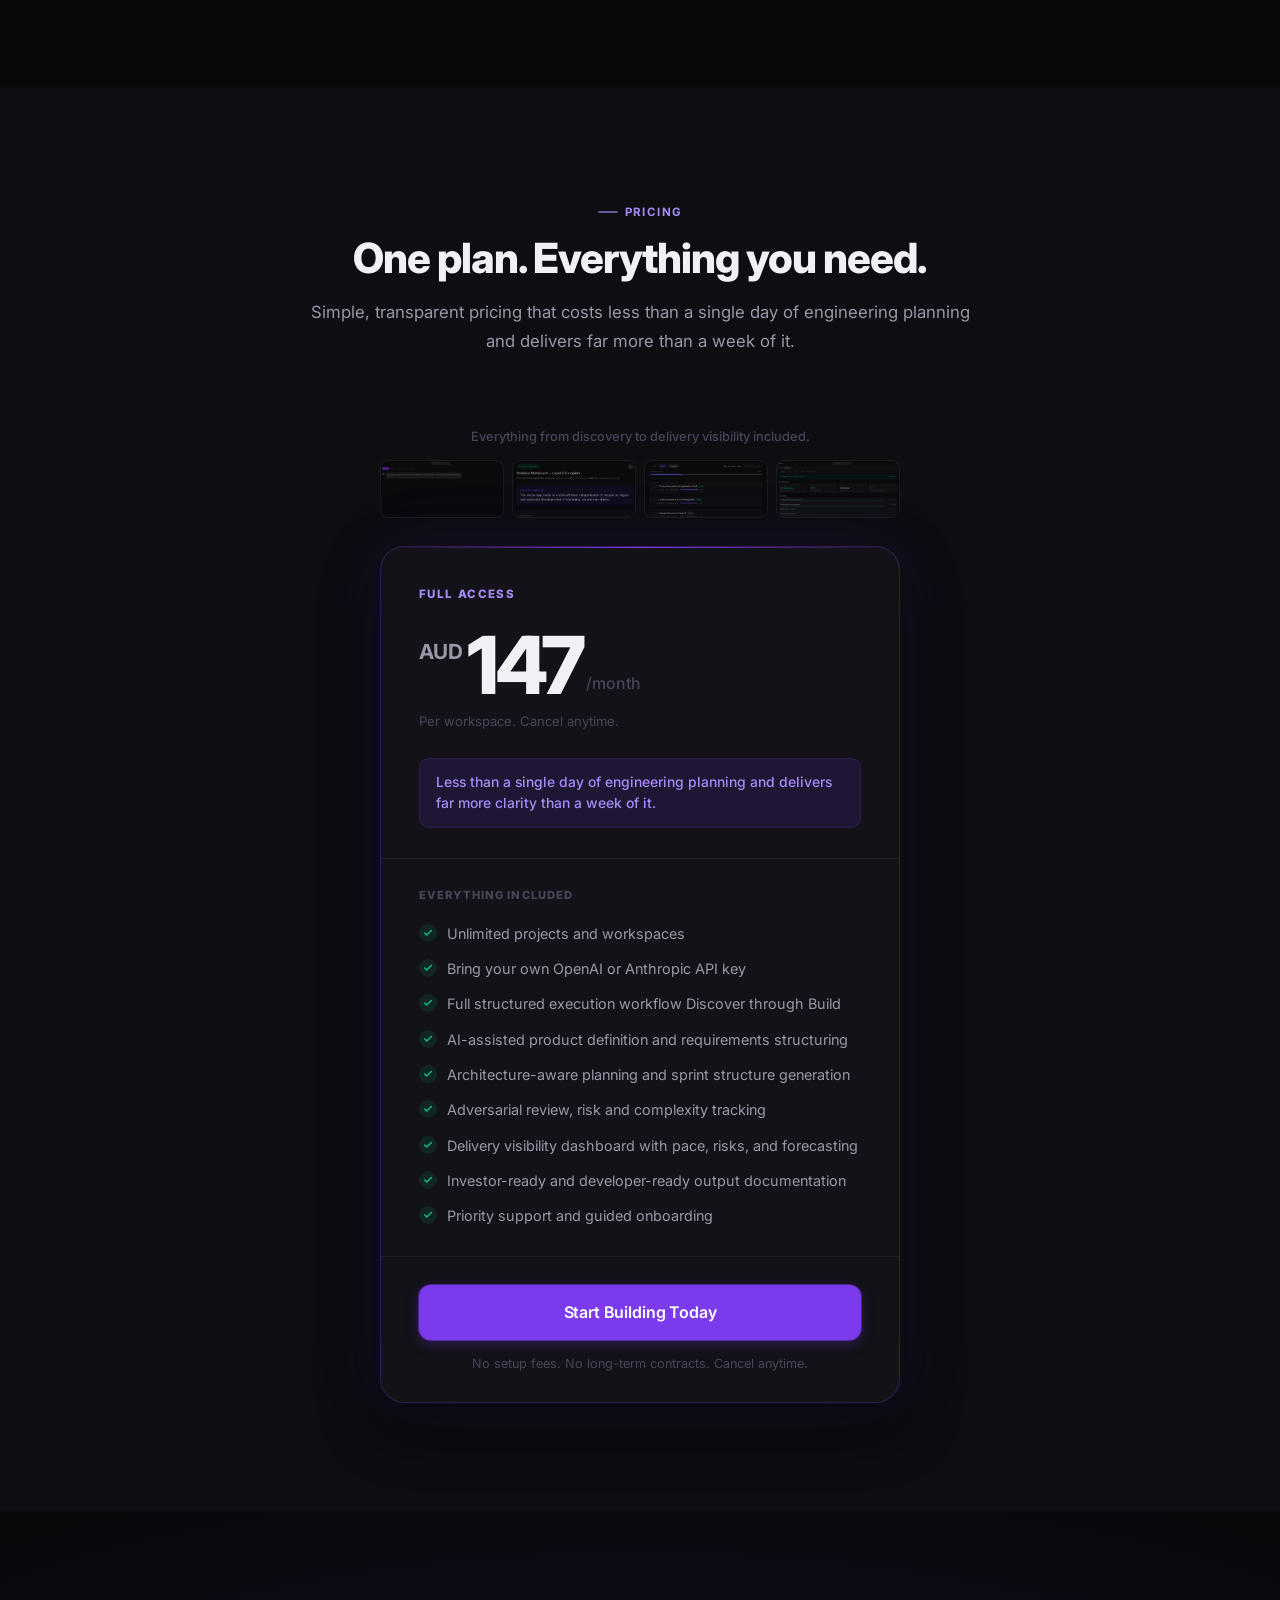
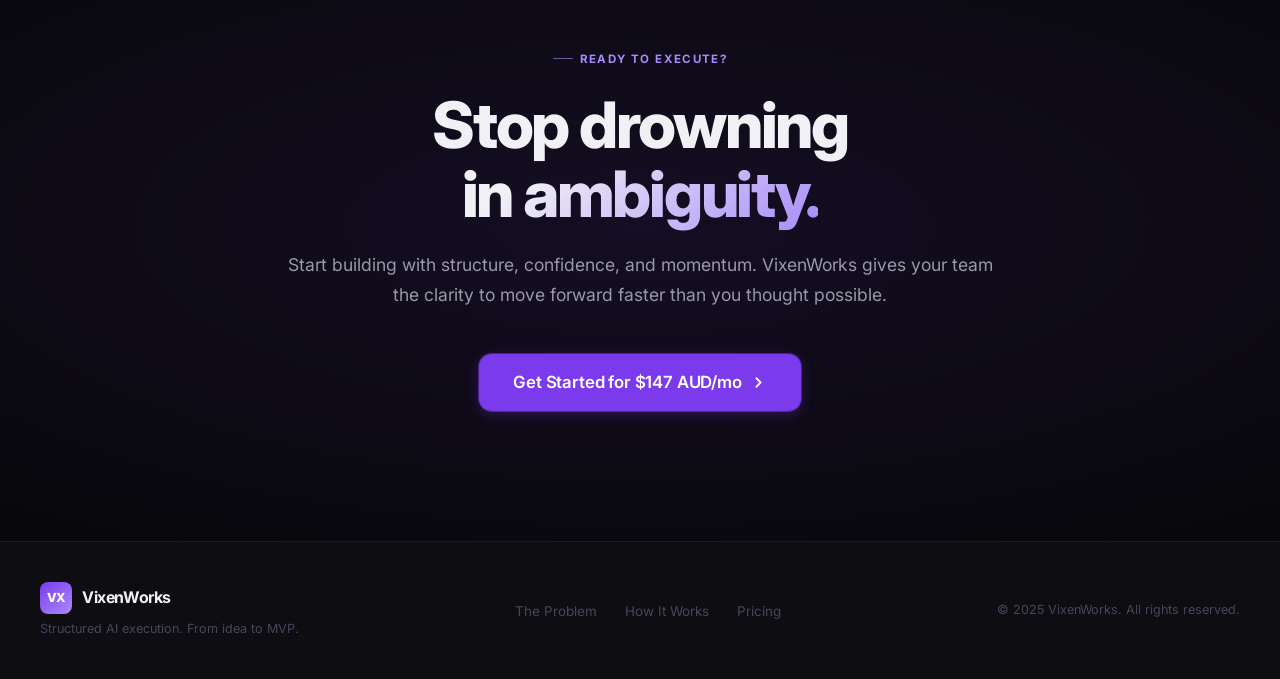
==== commit b408541c: "Add link to live platform" ====
--- a/index.html
+++ b/index.html
@@ -28,7 +28,7 @@
         <li><a href="#pricing">Pricing</a></li>
       </ul>
       <div>
-        <a href="#pricing" class="btn btn-primary">Get Started</a>
+        <a href="https://platform.vixenworks.com/register" class="btn btn-primary">Get Started</a>
       </div>
     </div>
   </nav>
@@ -60,7 +60,7 @@
           </p>
 
           <div class="hero-actions fade-up" data-delay="3">
-            <a href="#pricing" class="btn btn-primary btn-lg">
+            <a href="https://platform.vixenworks.com/register" class="btn btn-primary btn-lg">
               Start Building
               <svg width="16" height="16" viewBox="0 0 24 24" fill="none" stroke="currentColor" stroke-width="2.5" stroke-linecap="round" stroke-linejoin="round" aria-hidden="true"><path d="m9 18 6-6-6-6"/></svg>
             </a>
@@ -930,7 +930,7 @@
             </div>
 
             <div class="pricing-cta-wrap">
-              <a href="#" class="btn btn-primary">Start Building Today</a>
+              <a href="https://platform.vixenworks.com/register" class="btn btn-primary">Start Building Today</a>
               <div class="pricing-small-note">No setup fees. No long-term contracts. Cancel anytime.</div>
             </div>
           </div>
@@ -954,7 +954,7 @@
           Start building with structure, confidence, and momentum. VixenWorks gives your team the clarity to move forward faster than you thought possible.
         </p>
         <div class="final-cta-actions fade-up" data-delay="3">
-          <a href="#pricing" class="btn btn-primary btn-xl">
+          <a href="https://platform.vixenworks.com/register" class="btn btn-primary btn-xl">
             Get Started for $147 AUD/mo
             <svg width="17" height="17" viewBox="0 0 24 24" fill="none" stroke="currentColor" stroke-width="2.5" stroke-linecap="round" stroke-linejoin="round" aria-hidden="true"><path d="m9 18 6-6-6-6"/></svg>
           </a>
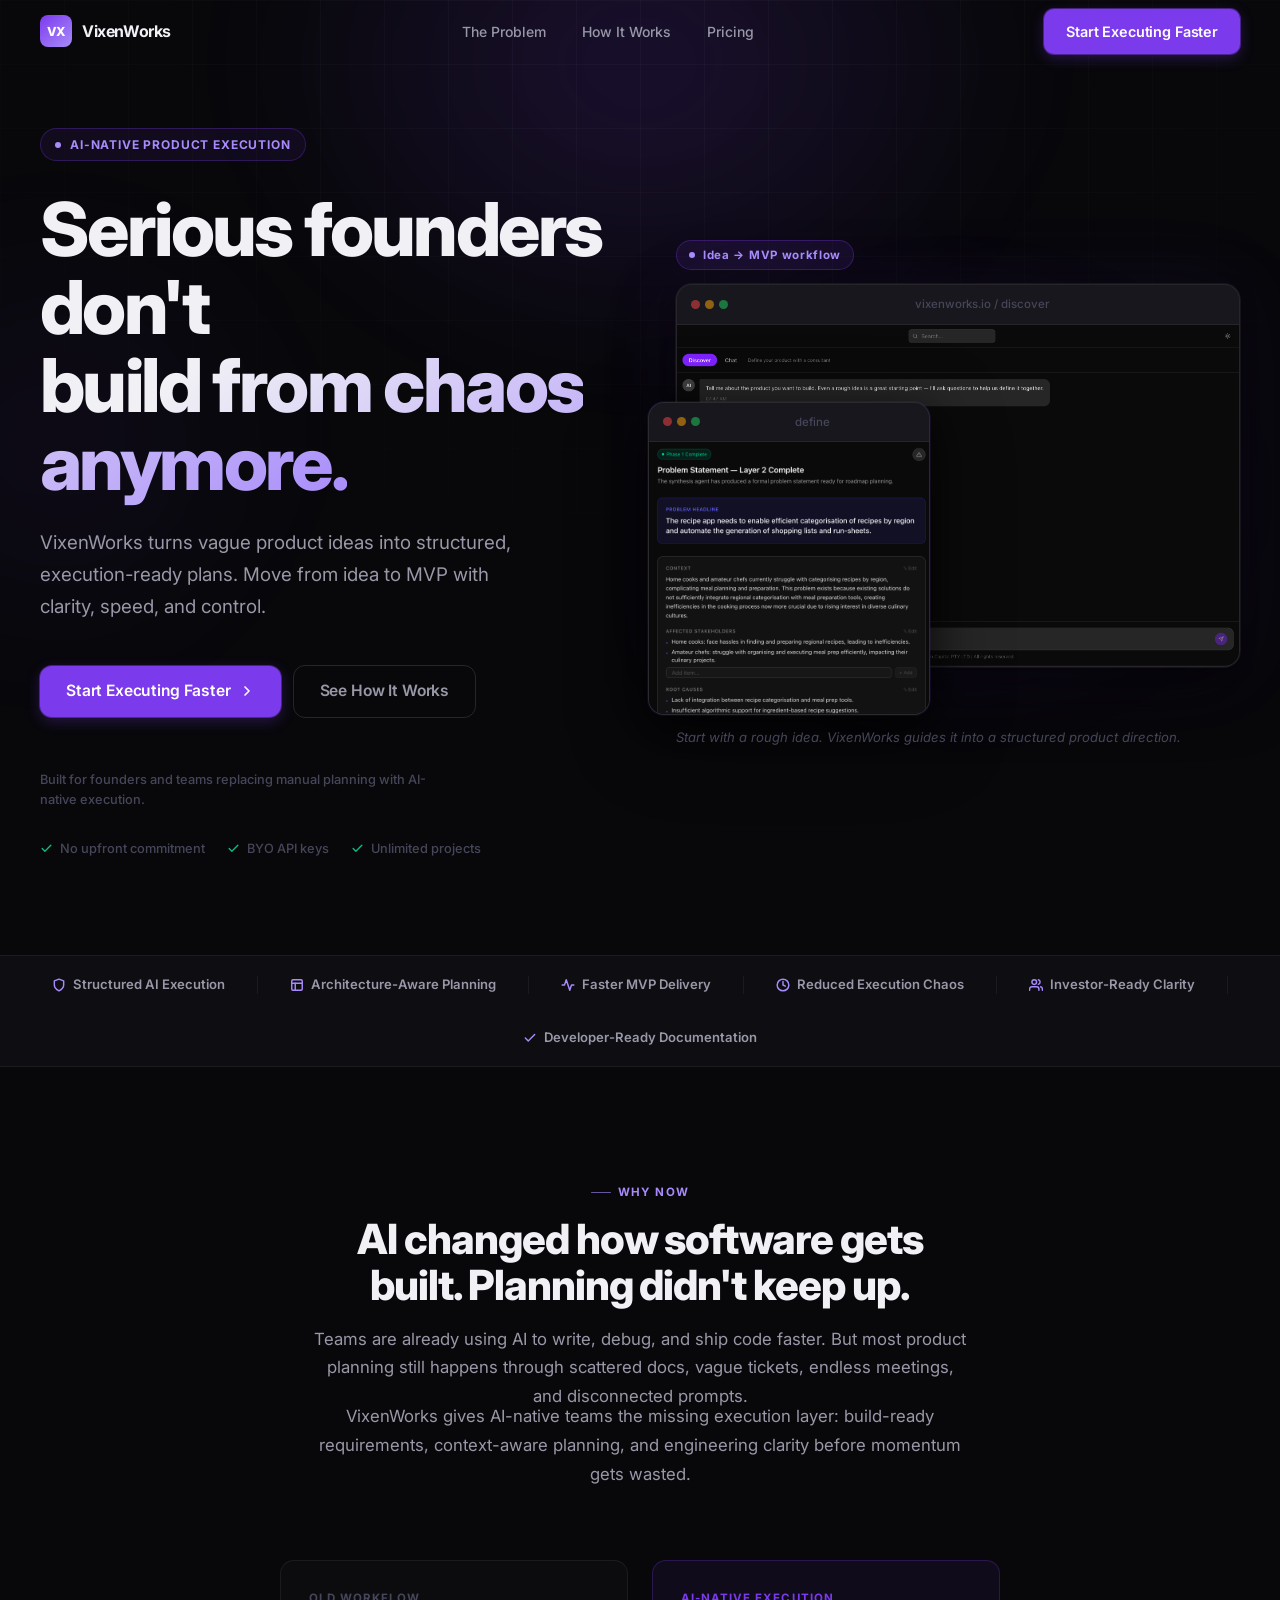
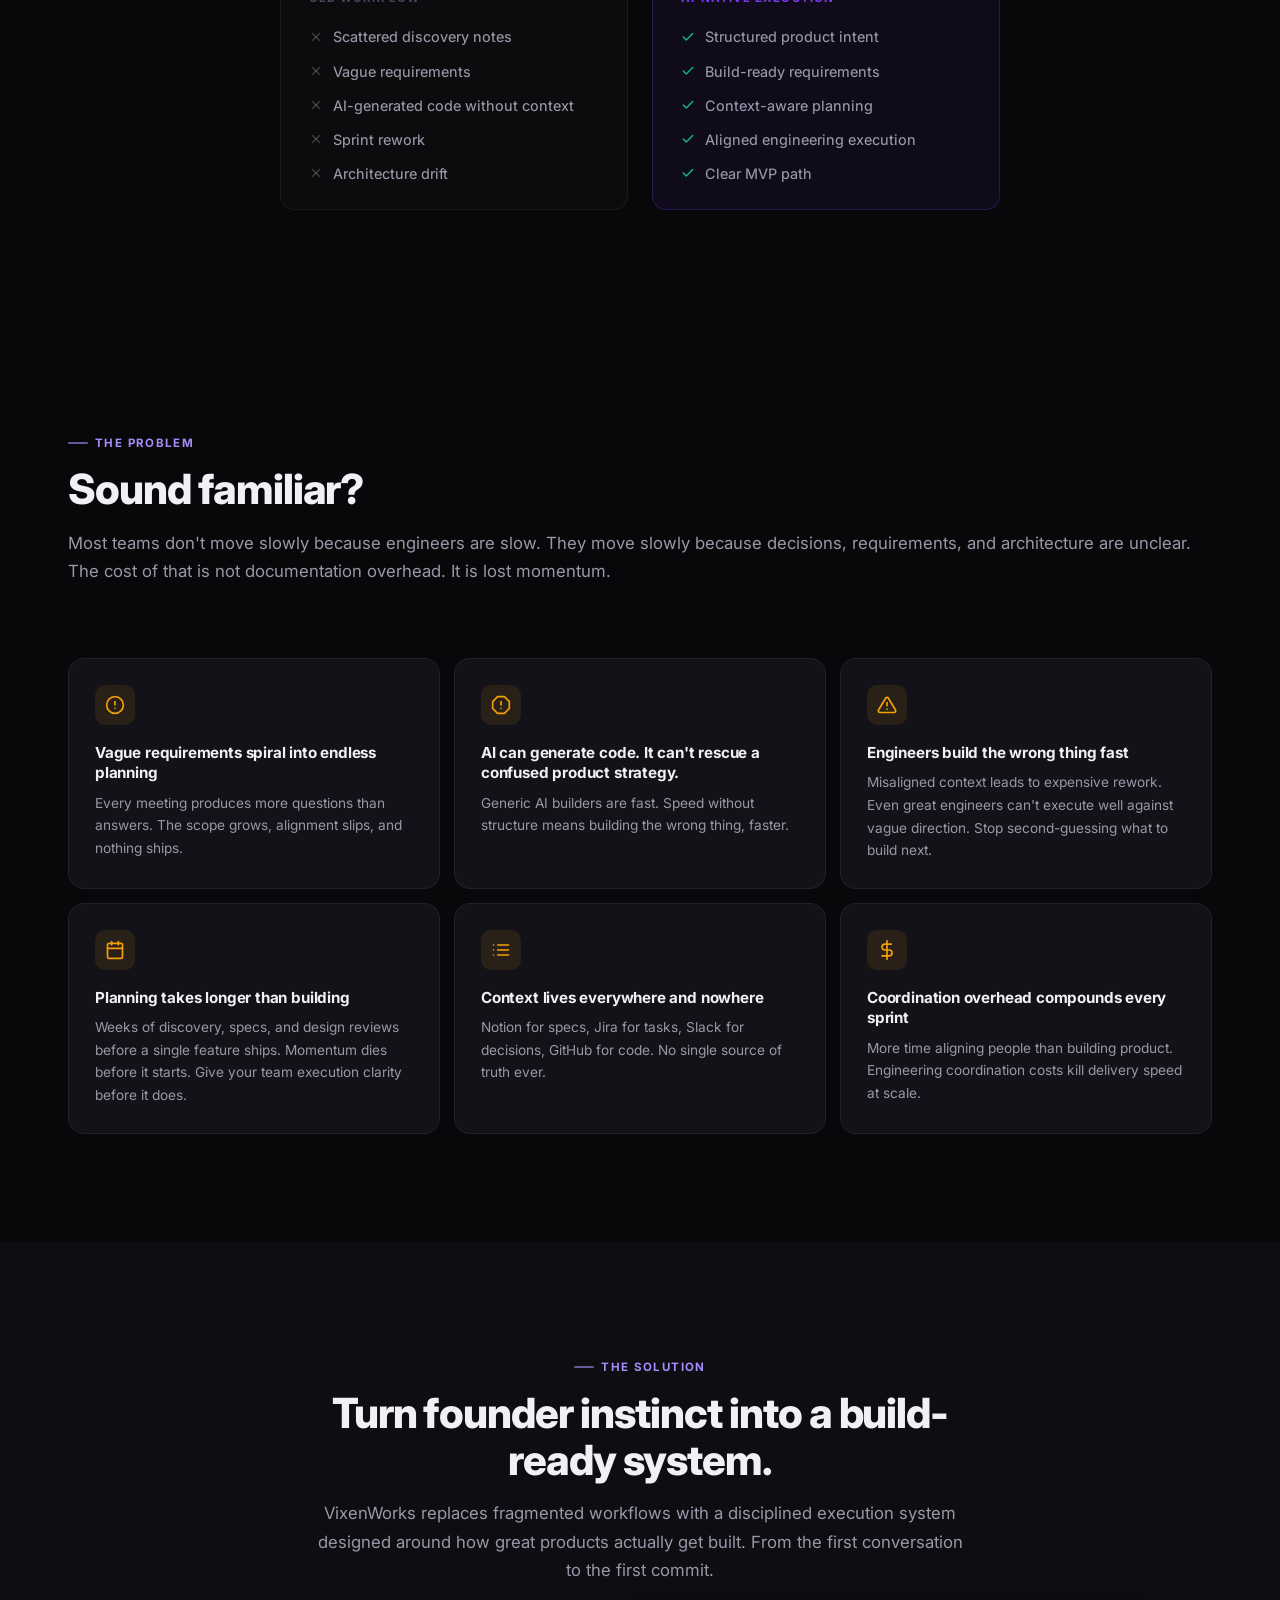
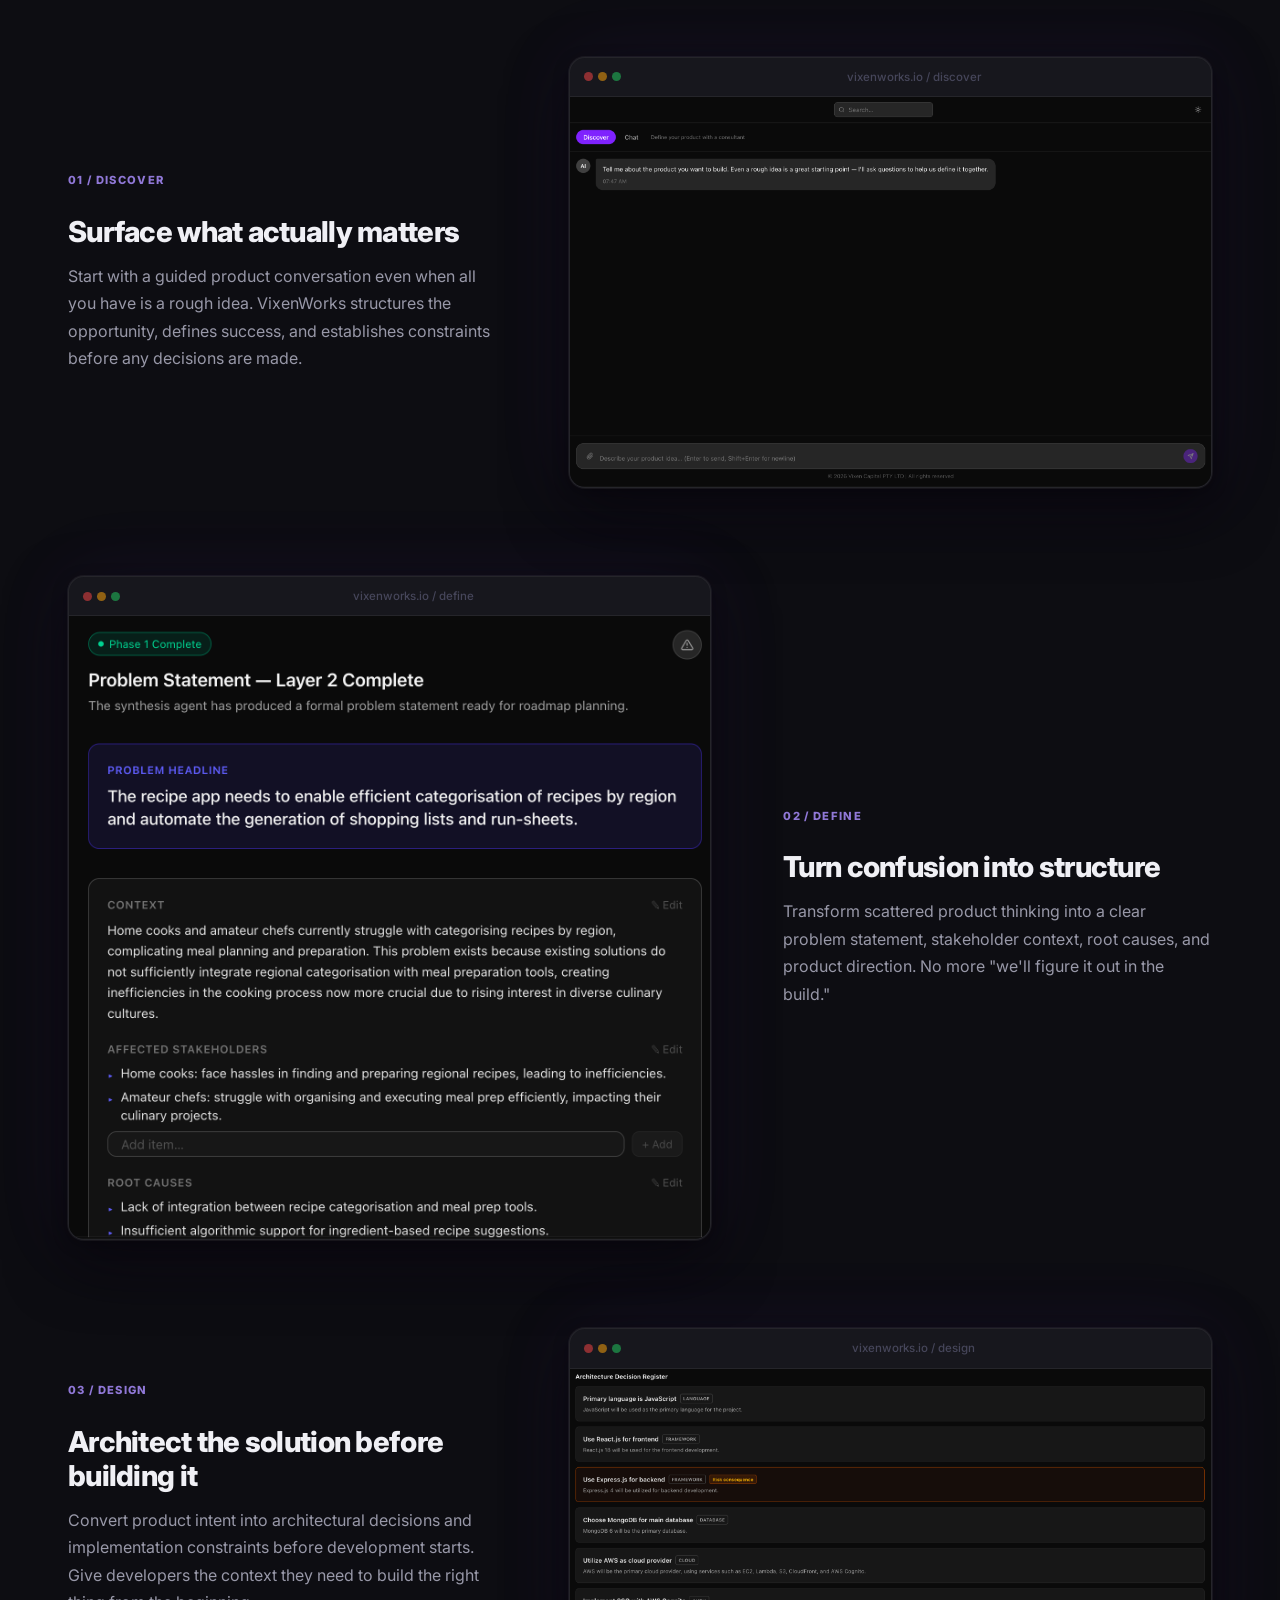
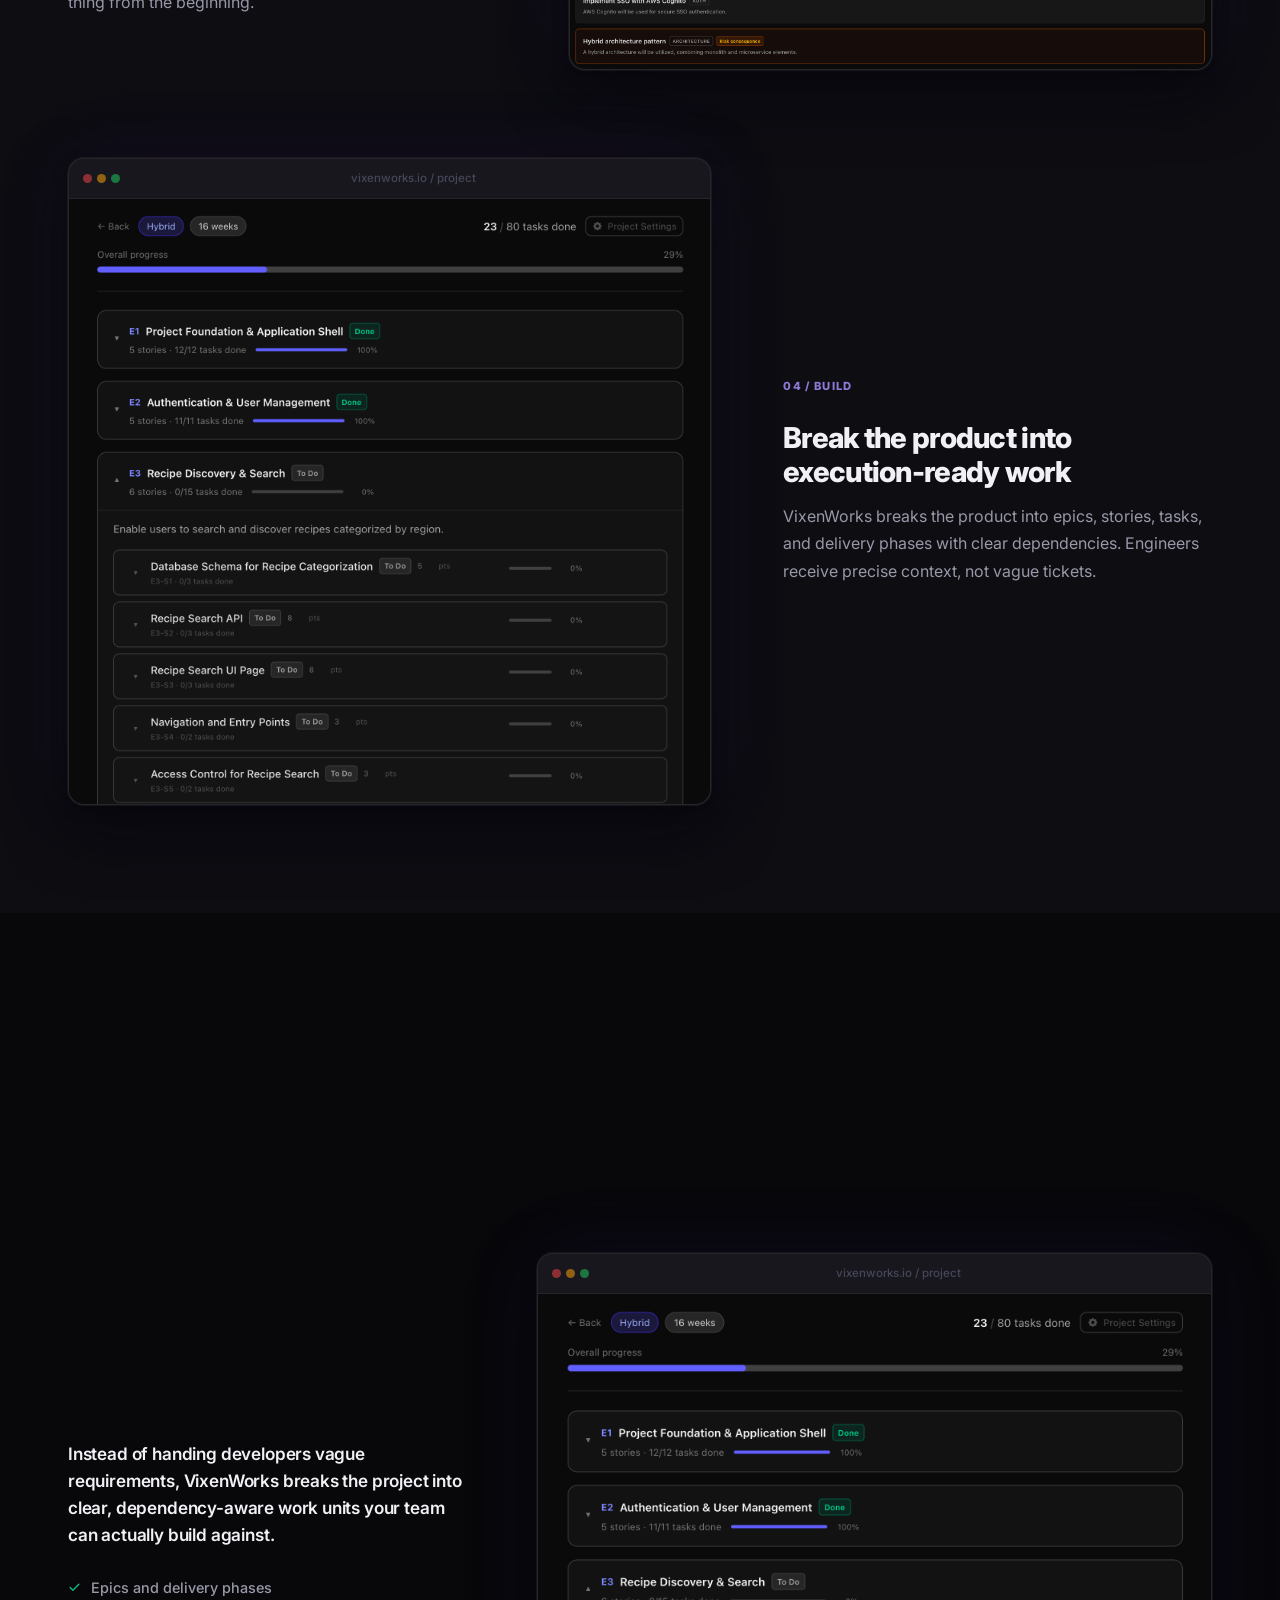
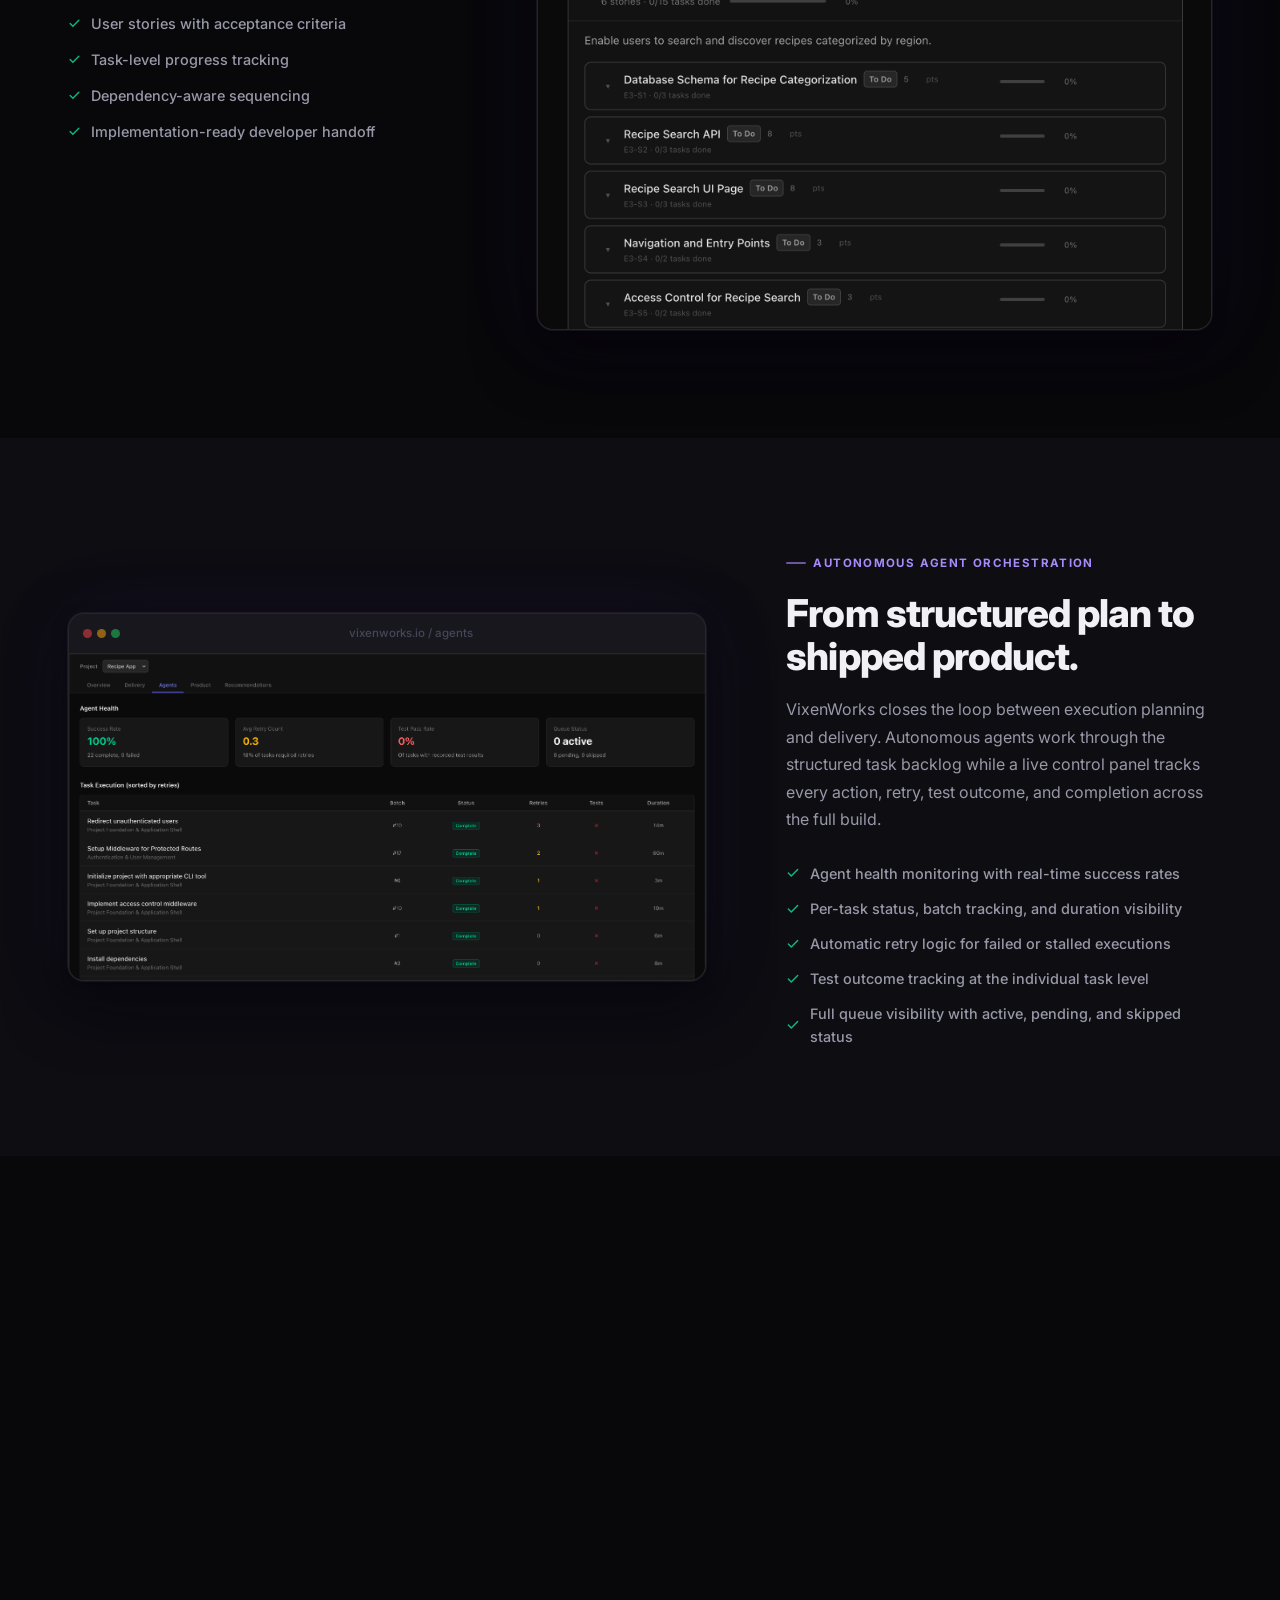
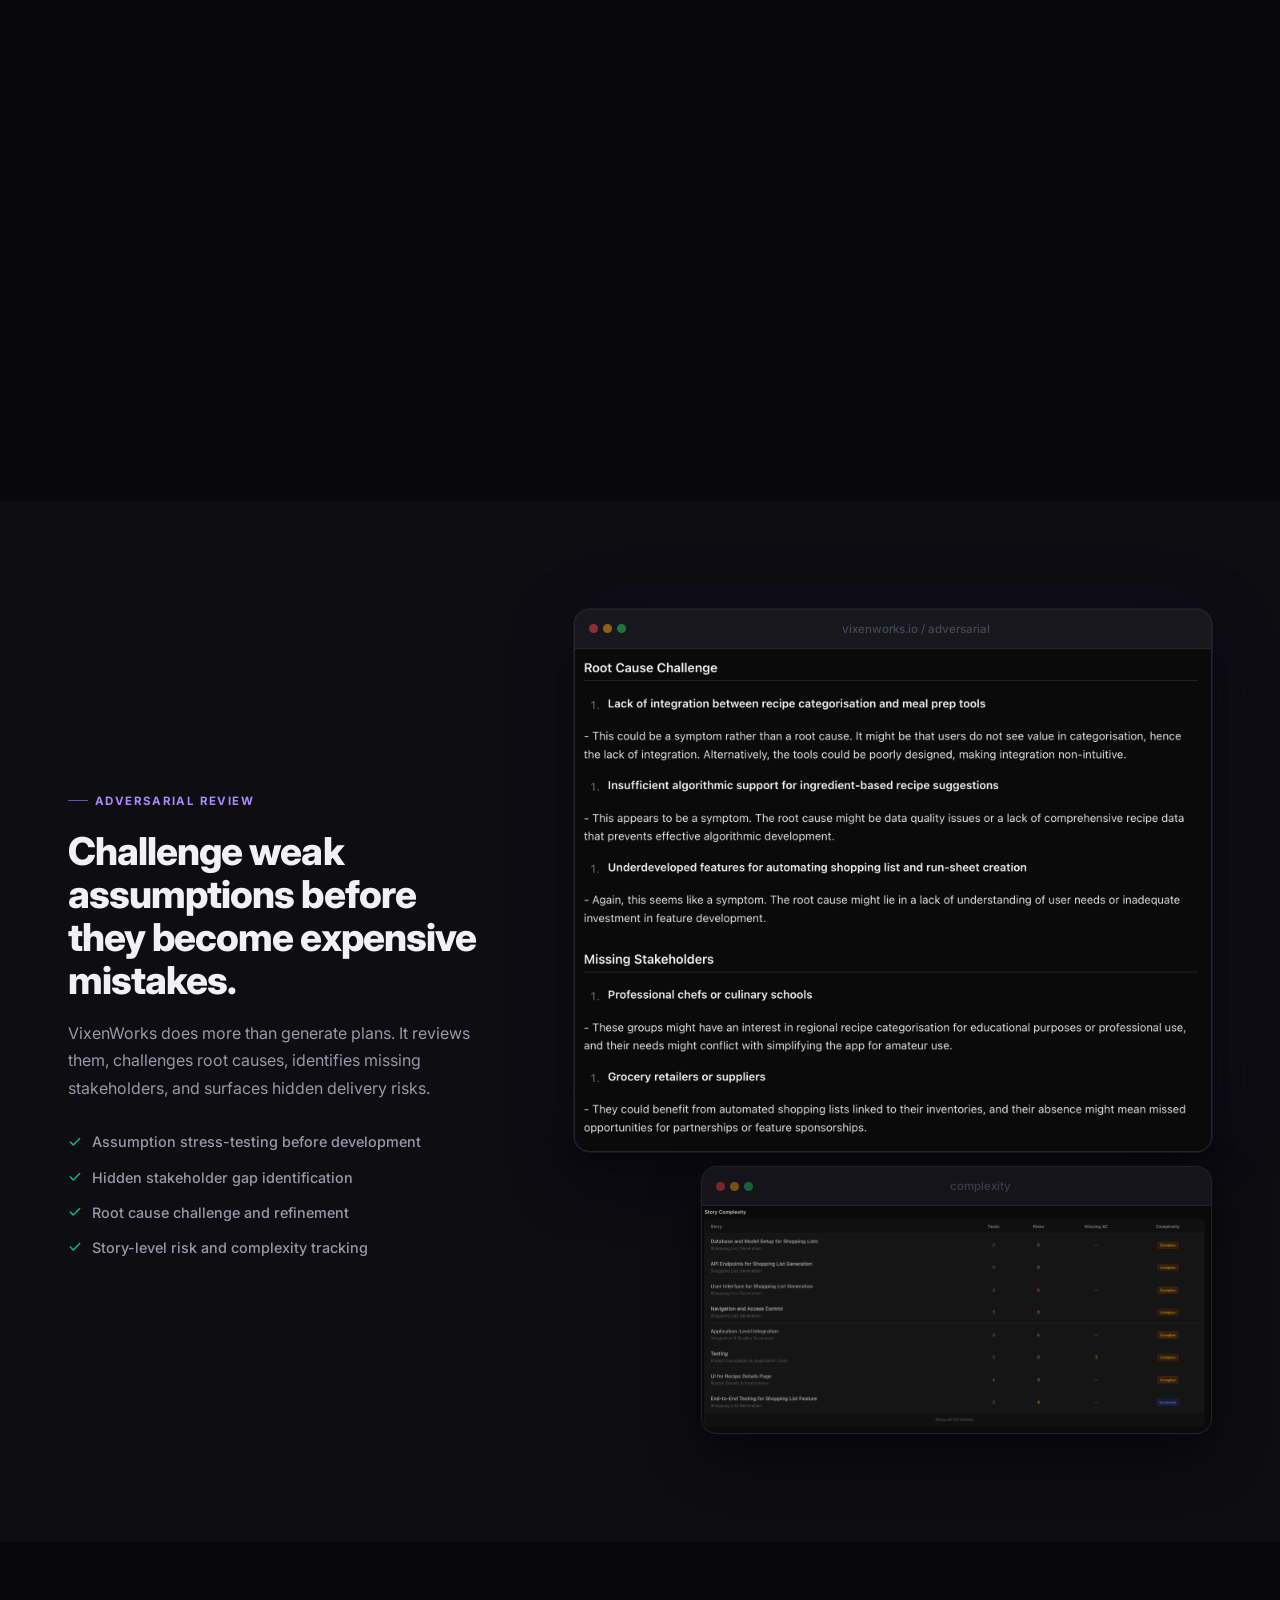
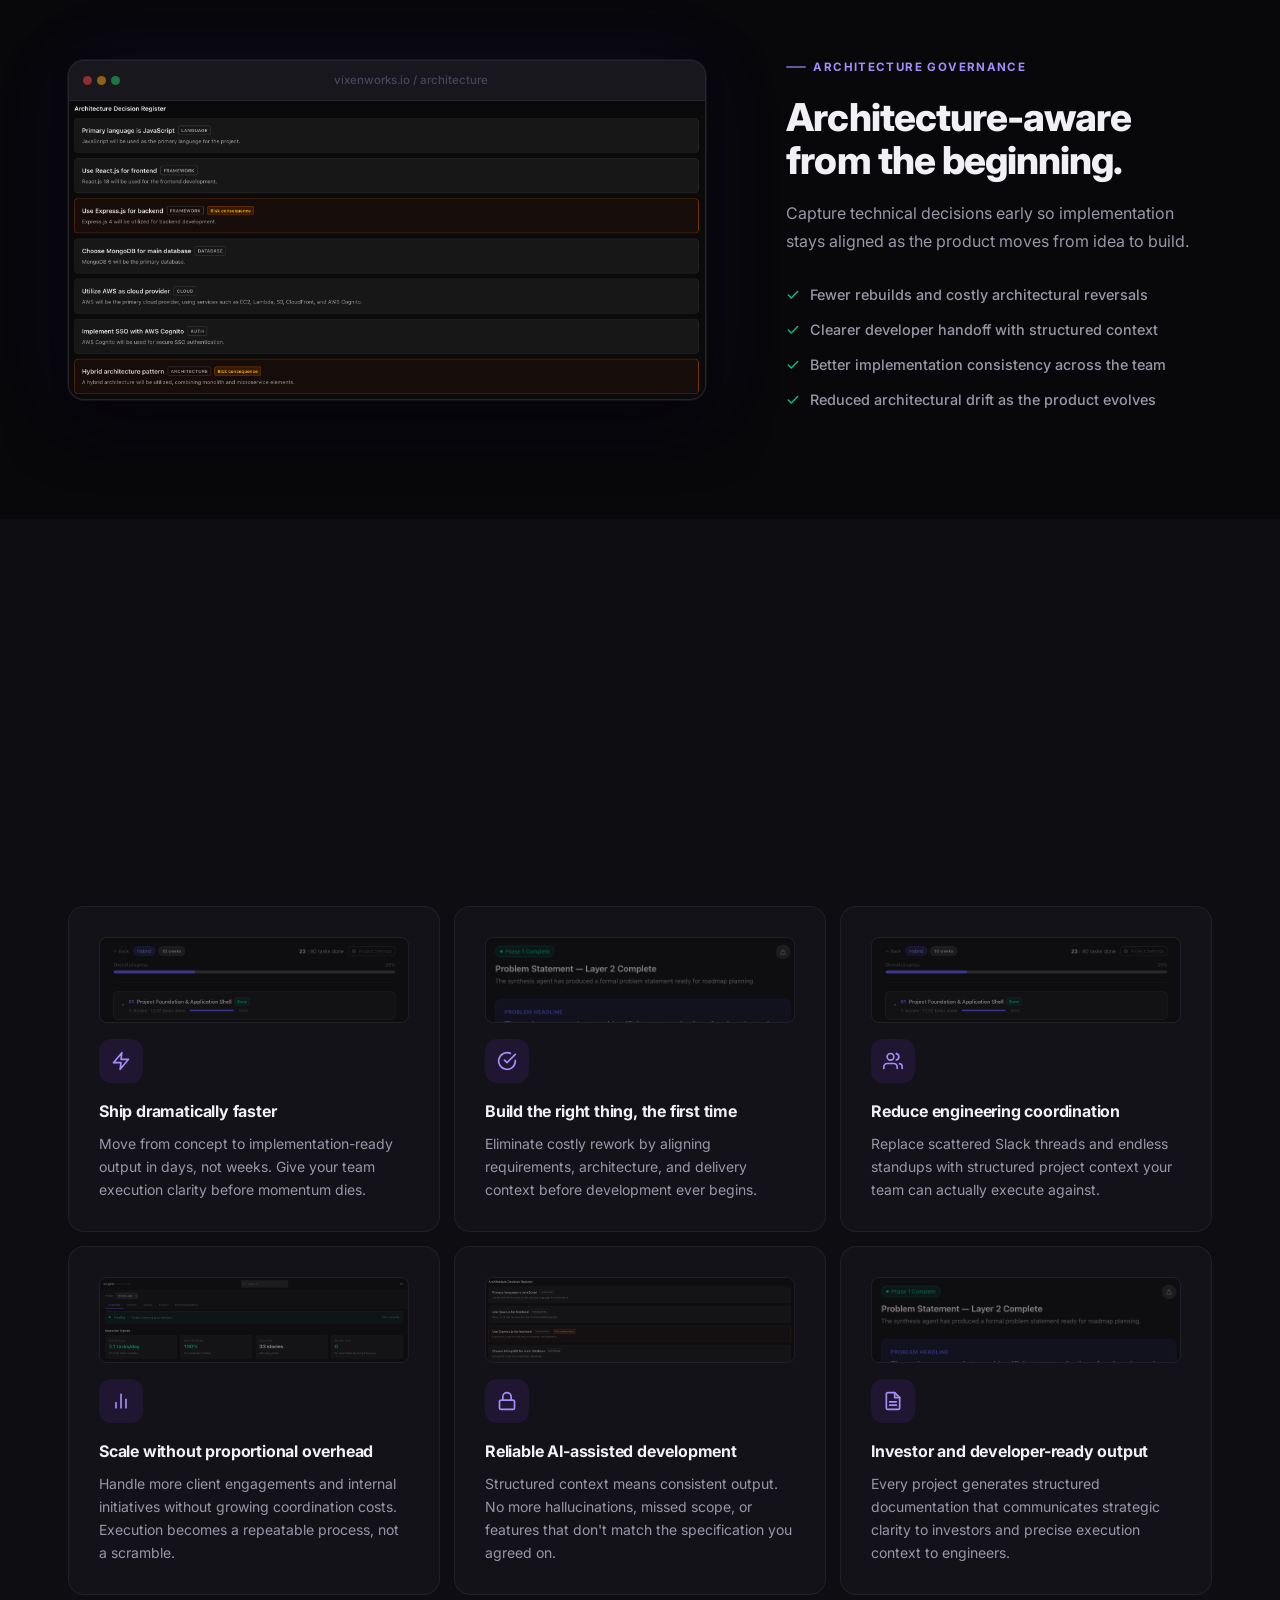
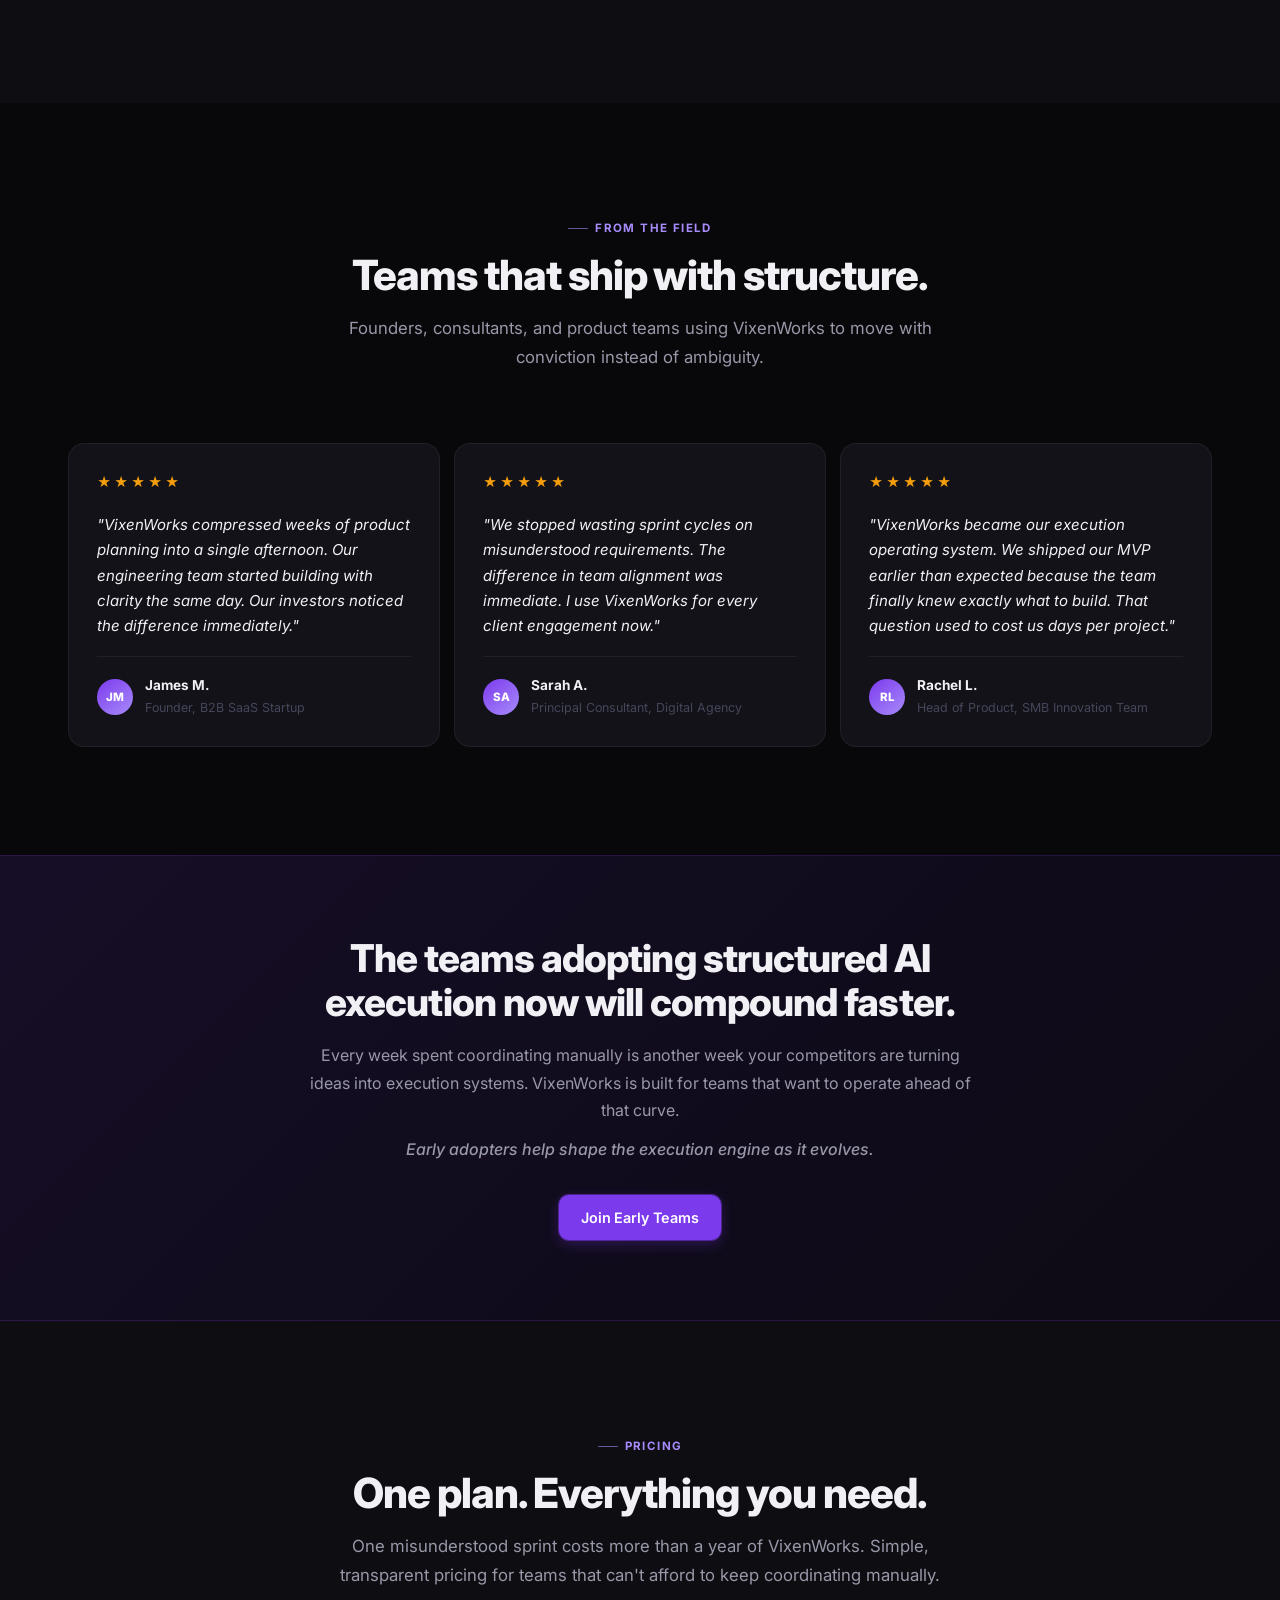
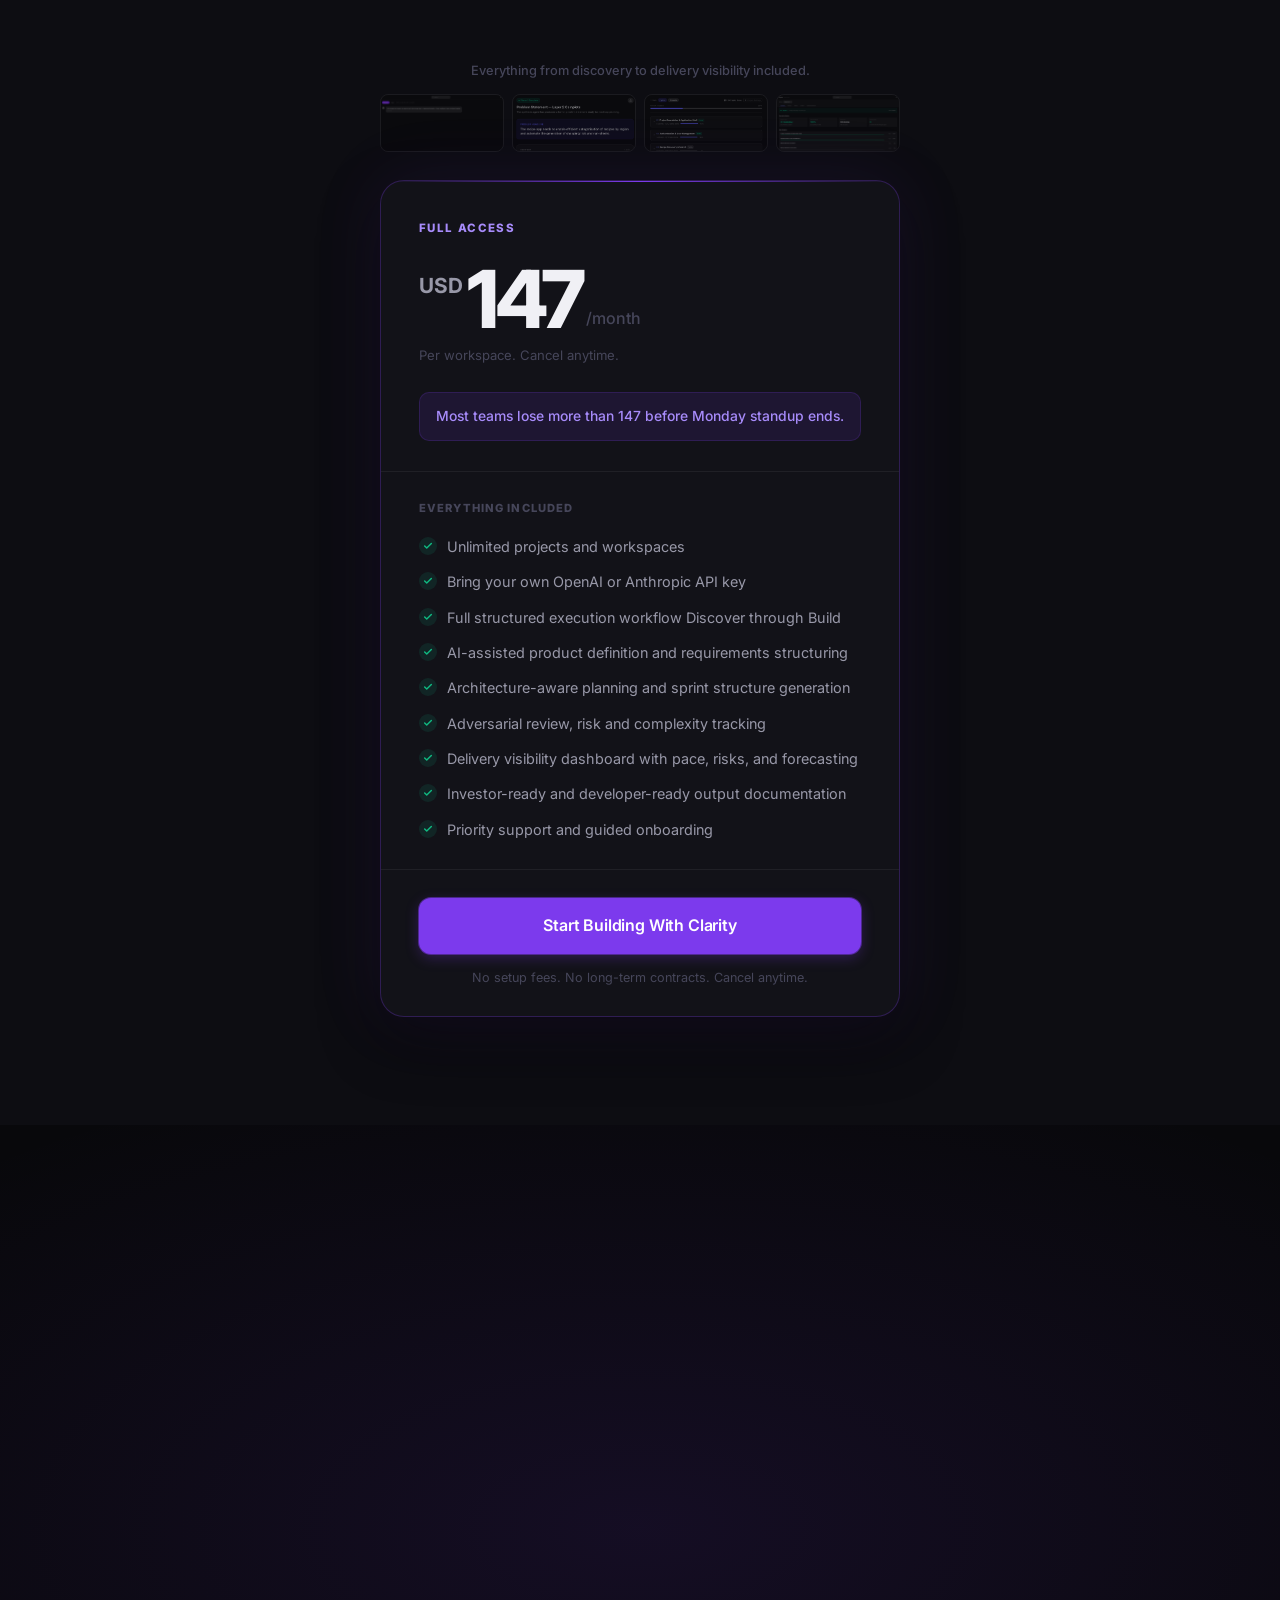
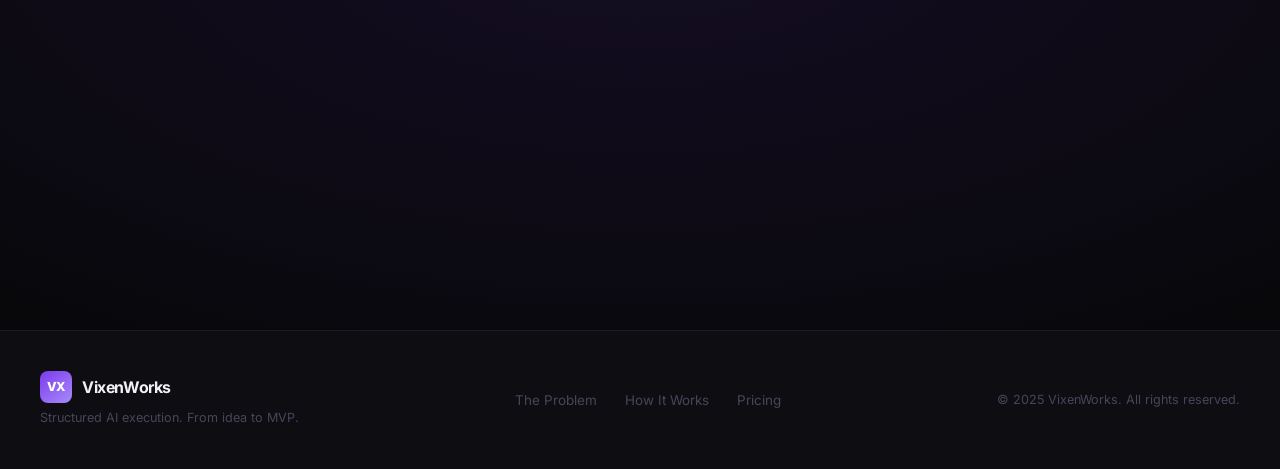
==== commit d8e4c3a0: "Update landing page" ====
--- a/index.html
+++ b/index.html
@@ -28,7 +28,7 @@
         <li><a href="#pricing">Pricing</a></li>
       </ul>
       <div>
-        <a href="https://platform.vixenworks.com/register" class="btn btn-primary">Get Started</a>
+        <a href="https://platform.vixenworks.com/register" class="btn btn-primary">Start Executing Faster</a>
       </div>
     </div>
   </nav>
@@ -51,23 +51,25 @@
           </div>
 
           <h1 id="hero-heading" class="fade-up" data-delay="1">
-            From idea to MVP.<br>
-            <span class="gradient-text">Without the chaos.</span>
+            Serious founders don't<br>
+            <span class="gradient-text">build from chaos anymore.</span>
           </h1>
 
           <p class="hero-sub fade-up" data-delay="2">
-            VixenWorks transforms vague concepts into structured, implementation-ready products replacing scattered planning with disciplined AI execution that your team can actually build against.
+            VixenWorks turns vague product ideas into structured, execution-ready plans. Move from idea to MVP with clarity, speed, and control.
           </p>
 
           <div class="hero-actions fade-up" data-delay="3">
             <a href="https://platform.vixenworks.com/register" class="btn btn-primary btn-lg">
-              Start Building
+              Start Executing Faster
               <svg width="16" height="16" viewBox="0 0 24 24" fill="none" stroke="currentColor" stroke-width="2.5" stroke-linecap="round" stroke-linejoin="round" aria-hidden="true"><path d="m9 18 6-6-6-6"/></svg>
             </a>
             <a href="#solution" class="btn btn-secondary btn-lg">See How It Works</a>
           </div>
 
-          <div class="hero-meta fade-up" data-delay="4">
+          <p class="hero-credibility fade-up" data-delay="4">Built for founders and teams replacing manual planning with AI-native execution.</p>
+
+          <div class="hero-meta fade-up" data-delay="5">
             <div class="hero-meta-item">
               <svg width="13" height="13" viewBox="0 0 24 24" fill="none" stroke="currentColor" stroke-width="2.5" stroke-linecap="round" stroke-linejoin="round" aria-hidden="true"><polyline points="20 6 9 17 4 12"/></svg>
               No upfront commitment
@@ -164,6 +166,78 @@
       </div>
     </div>
 
+    <!-- ═══════════════════════════════════════════ WHY NOW -->
+    <section class="section why-now" id="why-now" aria-labelledby="why-now-heading">
+      <div class="container">
+        <div class="section-header section-header--centered fade-up">
+          <div class="section-eyebrow">
+            <span class="eyebrow-line" aria-hidden="true"></span>
+            Why Now
+          </div>
+          <h2 id="why-now-heading">AI changed how software gets built. Planning didn't keep up.</h2>
+          <p>
+            Teams are already using AI to write, debug, and ship code faster. But most product planning still happens through scattered docs, vague tickets, endless meetings, and disconnected prompts.
+          </p>
+          <p class="why-now-followup">
+            VixenWorks gives AI-native teams the missing execution layer: build-ready requirements, context-aware planning, and engineering clarity before momentum gets wasted.
+          </p>
+        </div>
+
+        <div class="why-now-grid fade-up" data-delay="1">
+          <div class="why-now-col why-now-col--old">
+            <div class="why-now-col-label">Old workflow</div>
+            <ul class="why-now-list" role="list">
+              <li>
+                <svg width="14" height="14" viewBox="0 0 24 24" fill="none" stroke="currentColor" stroke-width="2.5" stroke-linecap="round" stroke-linejoin="round" aria-hidden="true"><line x1="18" y1="6" x2="6" y2="18"/><line x1="6" y1="6" x2="18" y2="18"/></svg>
+                Scattered discovery notes
+              </li>
+              <li>
+                <svg width="14" height="14" viewBox="0 0 24 24" fill="none" stroke="currentColor" stroke-width="2.5" stroke-linecap="round" stroke-linejoin="round" aria-hidden="true"><line x1="18" y1="6" x2="6" y2="18"/><line x1="6" y1="6" x2="18" y2="18"/></svg>
+                Vague requirements
+              </li>
+              <li>
+                <svg width="14" height="14" viewBox="0 0 24 24" fill="none" stroke="currentColor" stroke-width="2.5" stroke-linecap="round" stroke-linejoin="round" aria-hidden="true"><line x1="18" y1="6" x2="6" y2="18"/><line x1="6" y1="6" x2="18" y2="18"/></svg>
+                AI-generated code without context
+              </li>
+              <li>
+                <svg width="14" height="14" viewBox="0 0 24 24" fill="none" stroke="currentColor" stroke-width="2.5" stroke-linecap="round" stroke-linejoin="round" aria-hidden="true"><line x1="18" y1="6" x2="6" y2="18"/><line x1="6" y1="6" x2="18" y2="18"/></svg>
+                Sprint rework
+              </li>
+              <li>
+                <svg width="14" height="14" viewBox="0 0 24 24" fill="none" stroke="currentColor" stroke-width="2.5" stroke-linecap="round" stroke-linejoin="round" aria-hidden="true"><line x1="18" y1="6" x2="6" y2="18"/><line x1="6" y1="6" x2="18" y2="18"/></svg>
+                Architecture drift
+              </li>
+            </ul>
+          </div>
+          <div class="why-now-col why-now-col--new">
+            <div class="why-now-col-label">AI-native execution</div>
+            <ul class="why-now-list" role="list">
+              <li>
+                <svg width="14" height="14" viewBox="0 0 24 24" fill="none" stroke="currentColor" stroke-width="2.5" stroke-linecap="round" stroke-linejoin="round" aria-hidden="true"><polyline points="20 6 9 17 4 12"/></svg>
+                Structured product intent
+              </li>
+              <li>
+                <svg width="14" height="14" viewBox="0 0 24 24" fill="none" stroke="currentColor" stroke-width="2.5" stroke-linecap="round" stroke-linejoin="round" aria-hidden="true"><polyline points="20 6 9 17 4 12"/></svg>
+                Build-ready requirements
+              </li>
+              <li>
+                <svg width="14" height="14" viewBox="0 0 24 24" fill="none" stroke="currentColor" stroke-width="2.5" stroke-linecap="round" stroke-linejoin="round" aria-hidden="true"><polyline points="20 6 9 17 4 12"/></svg>
+                Context-aware planning
+              </li>
+              <li>
+                <svg width="14" height="14" viewBox="0 0 24 24" fill="none" stroke="currentColor" stroke-width="2.5" stroke-linecap="round" stroke-linejoin="round" aria-hidden="true"><polyline points="20 6 9 17 4 12"/></svg>
+                Aligned engineering execution
+              </li>
+              <li>
+                <svg width="14" height="14" viewBox="0 0 24 24" fill="none" stroke="currentColor" stroke-width="2.5" stroke-linecap="round" stroke-linejoin="round" aria-hidden="true"><polyline points="20 6 9 17 4 12"/></svg>
+                Clear MVP path
+              </li>
+            </ul>
+          </div>
+        </div>
+      </div>
+    </section>
+
     <!-- ═══════════════════════════════════════════ PROBLEM -->
     <section class="section" id="problem" aria-labelledby="problem-heading">
       <div class="container">
@@ -174,7 +248,7 @@
           </div>
           <h2 id="problem-heading" class="fade-up" data-delay="1">Sound familiar?</h2>
           <p class="fade-up" data-delay="2">
-            Most teams don't fail because of bad ideas. They fail because the path from idea to execution is fundamentally broken and no tool has fixed that. Until now.
+            Most teams don't move slowly because engineers are slow. They move slowly because decisions, requirements, and architecture are unclear. The cost of that is not documentation overhead. It is lost momentum.
           </p>
         </div>
 
@@ -191,8 +265,8 @@
             <div class="problem-icon" aria-hidden="true">
               <svg width="20" height="20" viewBox="0 0 24 24" fill="none" stroke="currentColor" stroke-width="2" stroke-linecap="round" stroke-linejoin="round"><polygon points="7.86 2 16.14 2 22 7.86 22 16.14 16.14 22 7.86 22 2 16.14 2 7.86 7.86 2"/><line x1="12" y1="8" x2="12" y2="12"/><line x1="12" y1="16" x2="12.01" y2="16"/></svg>
             </div>
-            <h3>AI tools generate code not clarity</h3>
-            <p>Generic AI builders are fast. But speed without structure means building the wrong thing, faster.</p>
+            <h3>AI can generate code. It can't rescue a confused product strategy.</h3>
+            <p>Generic AI builders are fast. Speed without structure means building the wrong thing, faster.</p>
           </div>
 
           <div class="problem-card fade-up" data-delay="3">
@@ -200,7 +274,7 @@
               <svg width="20" height="20" viewBox="0 0 24 24" fill="none" stroke="currentColor" stroke-width="2" stroke-linecap="round" stroke-linejoin="round"><path d="M10.29 3.86L1.82 18a2 2 0 0 0 1.71 3h16.94a2 2 0 0 0 1.71-3L13.71 3.86a2 2 0 0 0-3.42 0z"/><line x1="12" y1="9" x2="12" y2="13"/><line x1="12" y1="17" x2="12.01" y2="17"/></svg>
             </div>
             <h3>Engineers build the wrong thing fast</h3>
-            <p>Misaligned context leads to expensive rework. Even great developers can't execute against vague direction.</p>
+            <p>Misaligned context leads to expensive rework. Even great engineers can't execute well against vague direction. Stop second-guessing what to build next.</p>
           </div>
 
           <div class="problem-card fade-up" data-delay="1">
@@ -208,7 +282,7 @@
               <svg width="20" height="20" viewBox="0 0 24 24" fill="none" stroke="currentColor" stroke-width="2" stroke-linecap="round" stroke-linejoin="round"><rect x="3" y="4" width="18" height="18" rx="2"/><line x1="16" y1="2" x2="16" y2="6"/><line x1="8" y1="2" x2="8" y2="6"/><line x1="3" y1="10" x2="21" y2="10"/></svg>
             </div>
             <h3>Planning takes longer than building</h3>
-            <p>Weeks of discovery, specs, and design reviews before a single feature ships. Momentum dies before it starts.</p>
+            <p>Weeks of discovery, specs, and design reviews before a single feature ships. Momentum dies before it starts. Give your team execution clarity before it does.</p>
           </div>
 
           <div class="problem-card fade-up" data-delay="2">
@@ -238,9 +312,9 @@
             <span class="eyebrow-line" aria-hidden="true"></span>
             The Solution
           </div>
-          <h2 id="solution-heading">A structured path from concept to delivery.</h2>
+          <h2 id="solution-heading">Turn founder instinct into a build-ready system.</h2>
           <p>
-            VixenWorks replaces fragmented workflows with a disciplined execution system designed around how great products actually get built from the first conversation to the first commit.
+            VixenWorks replaces fragmented workflows with a disciplined execution system designed around how great products actually get built. From the first conversation to the first commit.
           </p>
         </div>
 
@@ -270,8 +344,8 @@
           <div class="screenshot-feature screenshot-feature--reversed fade-up" data-delay="1" role="listitem">
             <div class="sf-text">
               <div class="step-label">02 / Define</div>
-              <h3>Turn ambiguity into structure</h3>
-              <p>Transform ambiguity into a structured problem statement, stakeholder context, root causes, and product direction. No more "we'll figure it out in the build."</p>
+              <h3>Turn confusion into structure</h3>
+              <p>Transform scattered product thinking into a clear problem statement, stakeholder context, root causes, and product direction. No more "we'll figure it out in the build."</p>
             </div>
             <div class="product-shot-frame sf-image image-glow">
               <div class="psf-titlebar" aria-hidden="true">
@@ -311,7 +385,7 @@
             <div class="sf-text">
               <div class="step-label">04 / Build</div>
               <h3>Break the product into execution-ready work</h3>
-              <p>Break the product into epics, stories, tasks, and execution-ready delivery phases. Instead of handing developers vague requirements, VixenWorks creates clear, dependency-aware execution units.</p>
+              <p>VixenWorks breaks the product into epics, stories, tasks, and delivery phases with clear dependencies. Engineers receive precise context, not vague tickets.</p>
             </div>
             <div class="product-shot-frame sf-image image-glow">
               <div class="psf-titlebar" aria-hidden="true">
@@ -338,15 +412,15 @@
             <span class="eyebrow-line" aria-hidden="true"></span>
             Execution Pipeline
           </div>
-          <h2 id="workflow-heading">From plan to structured execution system.</h2>
+          <h2 id="workflow-heading">From plan to build-ready delivery.</h2>
           <p>
-            VixenWorks turns the product plan into a structured execution system. Most AI tools handle one stage in isolation. VixenWorks structures the entire delivery lifecycle so every stage feeds the next with clarity, not ambiguity.
+            Most AI tools handle one stage in isolation. VixenWorks structures the entire delivery lifecycle so every stage feeds the next with clarity, not confusion.
           </p>
         </div>
 
         <div class="workflow-featured">
           <div class="wf-text fade-up" data-delay="1">
-            <p class="wf-lead">Instead of handing developers vague requirements, VixenWorks breaks the project into clear, dependency-aware execution units.</p>
+            <p class="wf-lead">Instead of handing developers vague requirements, VixenWorks breaks the project into clear, dependency-aware work units your team can actually build against.</p>
             <ul class="wf-checklist" role="list">
               <li>
                 <svg width="13" height="13" viewBox="0 0 24 24" fill="none" stroke="currentColor" stroke-width="2.5" stroke-linecap="round" stroke-linejoin="round" aria-hidden="true"><polyline points="20 6 9 17 4 12"/></svg>
@@ -668,9 +742,9 @@
             <span class="eyebrow-line" aria-hidden="true"></span>
             Why VixenWorks
           </div>
-          <h2 id="benefits-heading">Operational leverage at every stage.</h2>
+          <h2 id="benefits-heading">Move with conviction instead of ambiguity.</h2>
           <p>
-            Built for founders, consultants, and innovation teams who need to ship faster without the overhead, the rework, or the coordination chaos.
+            Built for founders, consultants, and innovation teams who need to ship faster without the overhead, the rework, or the coordination overhead.
           </p>
         </div>
 
@@ -683,7 +757,7 @@
               <svg width="20" height="20" viewBox="0 0 24 24" fill="none" stroke="currentColor" stroke-width="2" stroke-linecap="round" stroke-linejoin="round"><polygon points="13 2 3 14 12 14 11 22 21 10 12 10 13 2"/></svg>
             </div>
             <h3>Ship dramatically faster</h3>
-            <p>Structured execution replaces planning overhead. Move from concept to implementation-ready output in days, not weeks.</p>
+            <p>Move from concept to implementation-ready output in days, not weeks. Give your team execution clarity before momentum dies.</p>
           </div>
 
           <div class="benefit-card fade-up" data-delay="2">
@@ -754,7 +828,7 @@
           </div>
           <h2 id="proof-heading">Teams that ship with structure.</h2>
           <p>
-            Founders, consultants, and product teams using VixenWorks to replace planning chaos with execution clarity.
+            Founders, consultants, and product teams using VixenWorks to move with conviction instead of ambiguity.
           </p>
         </div>
 
@@ -768,7 +842,7 @@
               <span class="star" aria-hidden="true">&#9733;</span>
             </div>
             <p class="testimonial-quote">
-              "We went from a rough idea to a fully structured product brief and technical architecture in a single afternoon. We used to spend three weeks getting to that point. Our investors noticed the difference in clarity immediately."
+              "VixenWorks compressed weeks of product planning into a single afternoon. Our engineering team started building with clarity the same day. Our investors noticed the difference immediately."
             </p>
             <div class="testimonial-author">
               <div class="t-avatar" aria-hidden="true">JM</div>
@@ -788,7 +862,7 @@
               <span class="star" aria-hidden="true">&#9733;</span>
             </div>
             <p class="testimonial-quote">
-              "I use VixenWorks for every client engagement. The structured execution output means my developers receive clear, unambiguous briefs instead of vague direction. We've cut engineering rework by more than half."
+              "We stopped wasting sprint cycles on misunderstood requirements. The difference in team alignment was immediate. I use VixenWorks for every client engagement now."
             </p>
             <div class="testimonial-author">
               <div class="t-avatar" aria-hidden="true">SA</div>
@@ -808,7 +882,7 @@
               <span class="star" aria-hidden="true">&#9733;</span>
             </div>
             <p class="testimonial-quote">
-              "Our engineering team stopped asking 'what are we actually building?' That question used to cost us days per project. VixenWorks solved our biggest operational bottleneck and we shipped our MVP two months early."
+              "VixenWorks became our execution operating system. We shipped our MVP earlier than expected because the team finally knew exactly what to build. That question used to cost us days per project."
             </p>
             <div class="testimonial-author">
               <div class="t-avatar" aria-hidden="true">RL</div>
@@ -818,6 +892,18 @@
               </div>
             </div>
           </div>
+        </div>
+      </div>
+    </section>
+
+    <!-- ═══════════════════════════════════════════ URGENCY BAND -->
+    <section class="urgency-band" id="urgency" aria-labelledby="urgency-heading">
+      <div class="urgency-band-inner">
+        <div class="urgency-band-content fade-up">
+          <h2 id="urgency-heading">The teams adopting structured AI execution now will compound faster.</h2>
+          <p>Every week spent coordinating manually is another week your competitors are turning ideas into execution systems. VixenWorks is built for teams that want to operate ahead of that curve.</p>
+          <p class="urgency-sub">Early adopters help shape the execution engine as it evolves.</p>
+          <a href="https://platform.vixenworks.com/register" class="btn btn-primary">Join Early Teams</a>
         </div>
       </div>
     </section>
@@ -832,7 +918,7 @@
           </div>
           <h2 id="pricing-heading">One plan. Everything you need.</h2>
           <p>
-            Simple, transparent pricing that costs less than a single day of engineering planning and delivers far more than a week of it.
+            One misunderstood sprint costs more than a year of VixenWorks. Simple, transparent pricing for teams that can't afford to keep coordinating manually.
           </p>
         </div>
 
@@ -859,13 +945,13 @@
             <div class="pricing-header">
               <div class="pricing-plan">Full Access</div>
               <div class="pricing-price">
-                <span class="price-currency">AUD</span>
+                <span class="price-currency">USD</span>
                 <span class="price-amount">147</span>
                 <span class="price-period">/month</span>
               </div>
               <div class="pricing-sub">Per workspace. Cancel anytime.</div>
               <div class="pricing-callout">
-                Less than a single day of engineering planning and delivers far more clarity than a week of it.
+                Most teams lose more than 147 before Monday standup ends.
               </div>
             </div>
 
@@ -930,7 +1016,7 @@
             </div>
 
             <div class="pricing-cta-wrap">
-              <a href="https://platform.vixenworks.com/register" class="btn btn-primary">Start Building Today</a>
+              <a href="https://platform.vixenworks.com/register" class="btn btn-primary">Start Building With Clarity</a>
               <div class="pricing-small-note">No setup fees. No long-term contracts. Cancel anytime.</div>
             </div>
           </div>
@@ -947,15 +1033,16 @@
           Ready to execute?
         </div>
         <h2 id="cta-heading" class="fade-up" data-delay="1">
-          Stop drowning<br>
-          <span class="gradient-text">in ambiguity.</span>
+          The next generation of product teams<br>
+          <span class="gradient-text">won't coordinate manually.</span>
         </h2>
         <p class="fade-up" data-delay="2">
-          Start building with structure, confidence, and momentum. VixenWorks gives your team the clarity to move forward faster than you thought possible.
+          VixenWorks turns product execution into a structured AI-native system. Aligned from day one, context-aware, and ready for engineering momentum.
         </p>
-        <div class="final-cta-actions fade-up" data-delay="3">
+        <p class="final-cta-sub fade-up" data-delay="3">The teams adopting this now will move faster for years.</p>
+        <div class="final-cta-actions fade-up" data-delay="4">
           <a href="https://platform.vixenworks.com/register" class="btn btn-primary btn-xl">
-            Get Started for $147 AUD/mo
+            Start Building With Clarity
             <svg width="17" height="17" viewBox="0 0 24 24" fill="none" stroke="currentColor" stroke-width="2.5" stroke-linecap="round" stroke-linejoin="round" aria-hidden="true"><path d="m9 18 6-6-6-6"/></svg>
           </a>
         </div>
--- a/styles.css
+++ b/styles.css
@@ -1428,6 +1428,120 @@
 }
 .benefit-card:hover .benefit-thumb img { opacity: 0.78; }
 
+/* ——— Hero Credibility Line ——— */
+.hero-credibility {
+  font-size: 0.8rem;
+  color: var(--text-muted);
+  font-weight: 500;
+  margin-bottom: 28px;
+  max-width: 420px;
+}
+
+/* ——— Why Now Section ——— */
+.why-now-followup {
+  font-size: 1rem;
+  color: var(--text-secondary);
+  line-height: 1.7;
+  margin-top: -8px;
+}
+.why-now-grid {
+  display: grid;
+  grid-template-columns: 1fr 1fr;
+  gap: 24px;
+  max-width: 720px;
+  margin: 52px auto 0;
+}
+.why-now-col {
+  border-radius: 14px;
+  padding: 28px 28px 24px;
+  border: 1px solid var(--border);
+}
+.why-now-col--old {
+  background: rgba(255, 255, 255, 0.02);
+}
+.why-now-col--new {
+  background: rgba(124, 58, 237, 0.07);
+  border-color: rgba(124, 58, 237, 0.25);
+}
+.why-now-col-label {
+  font-size: 0.72rem;
+  font-weight: 700;
+  letter-spacing: 0.09em;
+  text-transform: uppercase;
+  margin-bottom: 18px;
+  color: var(--text-muted);
+}
+.why-now-col--new .why-now-col-label {
+  color: var(--accent);
+}
+.why-now-list {
+  list-style: none;
+  margin: 0;
+  padding: 0;
+  display: flex;
+  flex-direction: column;
+  gap: 11px;
+}
+.why-now-list li {
+  display: flex;
+  align-items: center;
+  gap: 10px;
+  font-size: 0.9rem;
+  color: var(--text-secondary);
+  font-weight: 450;
+}
+.why-now-col--old .why-now-list li svg {
+  color: rgba(255, 255, 255, 0.2);
+  flex-shrink: 0;
+}
+.why-now-col--new .why-now-list li svg {
+  color: var(--green);
+  flex-shrink: 0;
+}
+
+/* ——— Urgency Band ——— */
+.urgency-band {
+  background: linear-gradient(135deg, rgba(124, 58, 237, 0.12) 0%, rgba(124, 58, 237, 0.04) 100%);
+  border-top: 1px solid rgba(124, 58, 237, 0.2);
+  border-bottom: 1px solid rgba(124, 58, 237, 0.2);
+  padding: 80px 28px;
+  text-align: center;
+}
+.urgency-band-inner {
+  max-width: 680px;
+  margin: 0 auto;
+}
+.urgency-band-content h2 {
+  font-size: clamp(1.7rem, 3.5vw, 2.4rem);
+  font-weight: 800;
+  line-height: 1.15;
+  letter-spacing: -0.025em;
+  margin-bottom: 18px;
+}
+.urgency-band-content p {
+  font-size: 1rem;
+  color: var(--text-secondary);
+  line-height: 1.7;
+  margin-bottom: 12px;
+}
+.urgency-sub {
+  font-size: 0.85rem;
+  color: var(--text-muted);
+  font-weight: 500;
+  margin-bottom: 32px !important;
+  font-style: italic;
+}
+
+/* ——— Final CTA Supporting Line ——— */
+.final-cta-sub {
+  font-size: 0.9rem;
+  color: var(--text-muted);
+  font-weight: 500;
+  font-style: italic;
+  margin-top: -28px;
+  margin-bottom: 36px !important;
+}
+
 /* ——— Pricing Thumbnail Strip ——— */
 .pricing-thumb-strip {
   max-width: 520px;
@@ -1510,6 +1624,9 @@
 }
 
 @media (max-width: 700px) {
+  .why-now-grid { grid-template-columns: 1fr; }
+  .urgency-band { padding: 64px 20px; }
+
   .section { padding: 80px 20px; }
   .hero    { padding: 108px 20px 72px; }
 
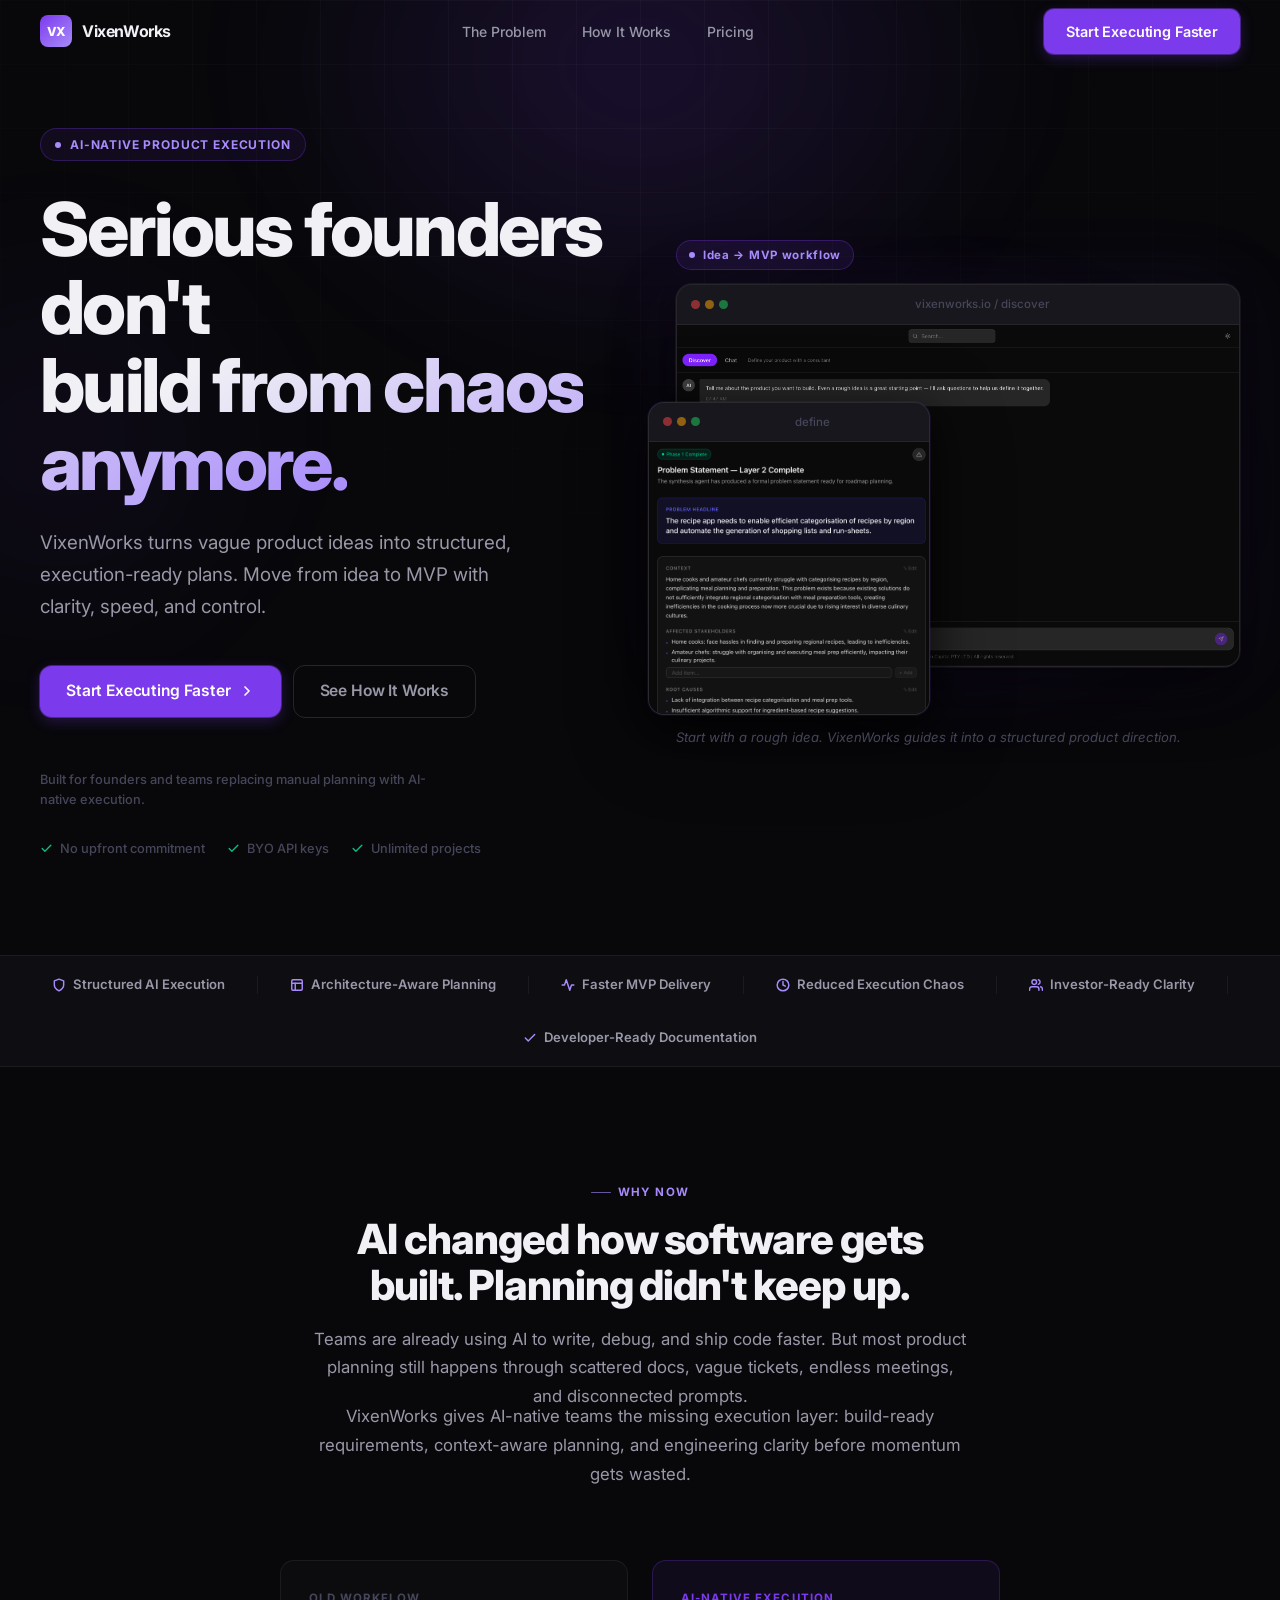
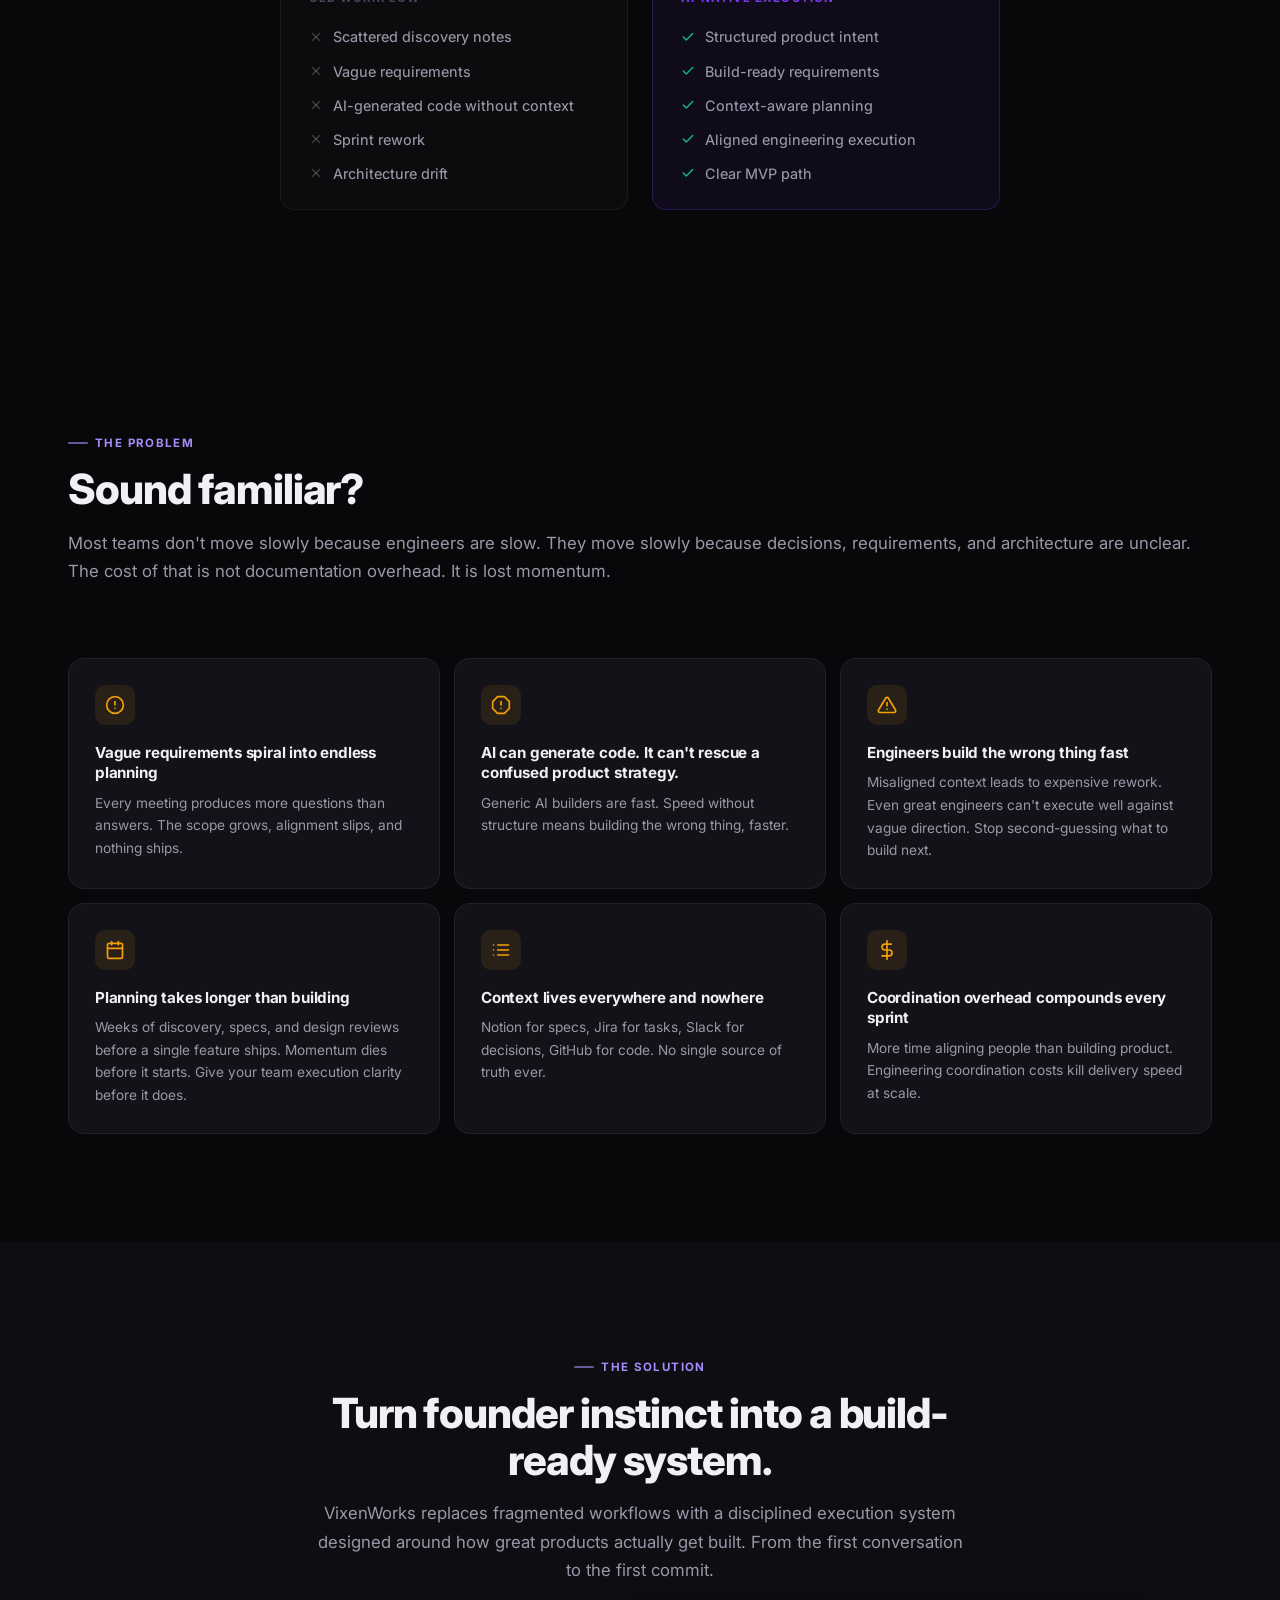
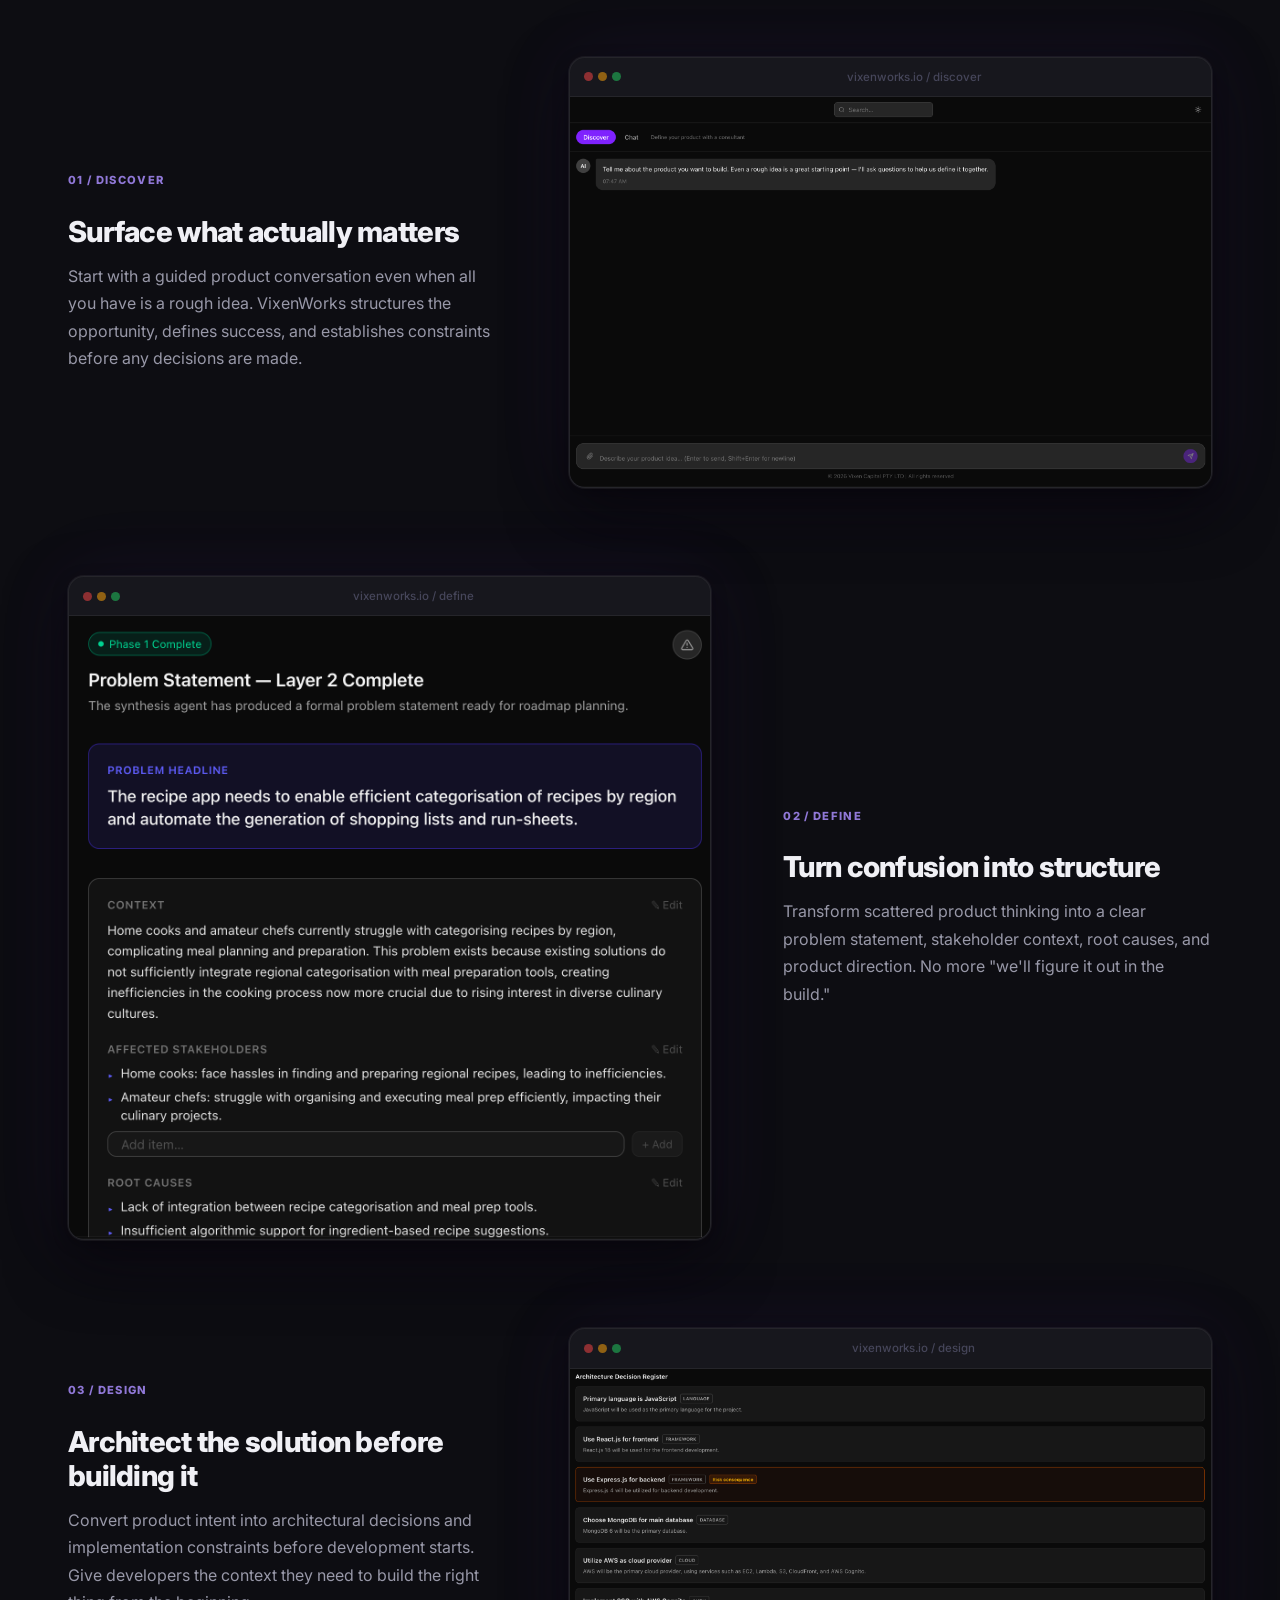
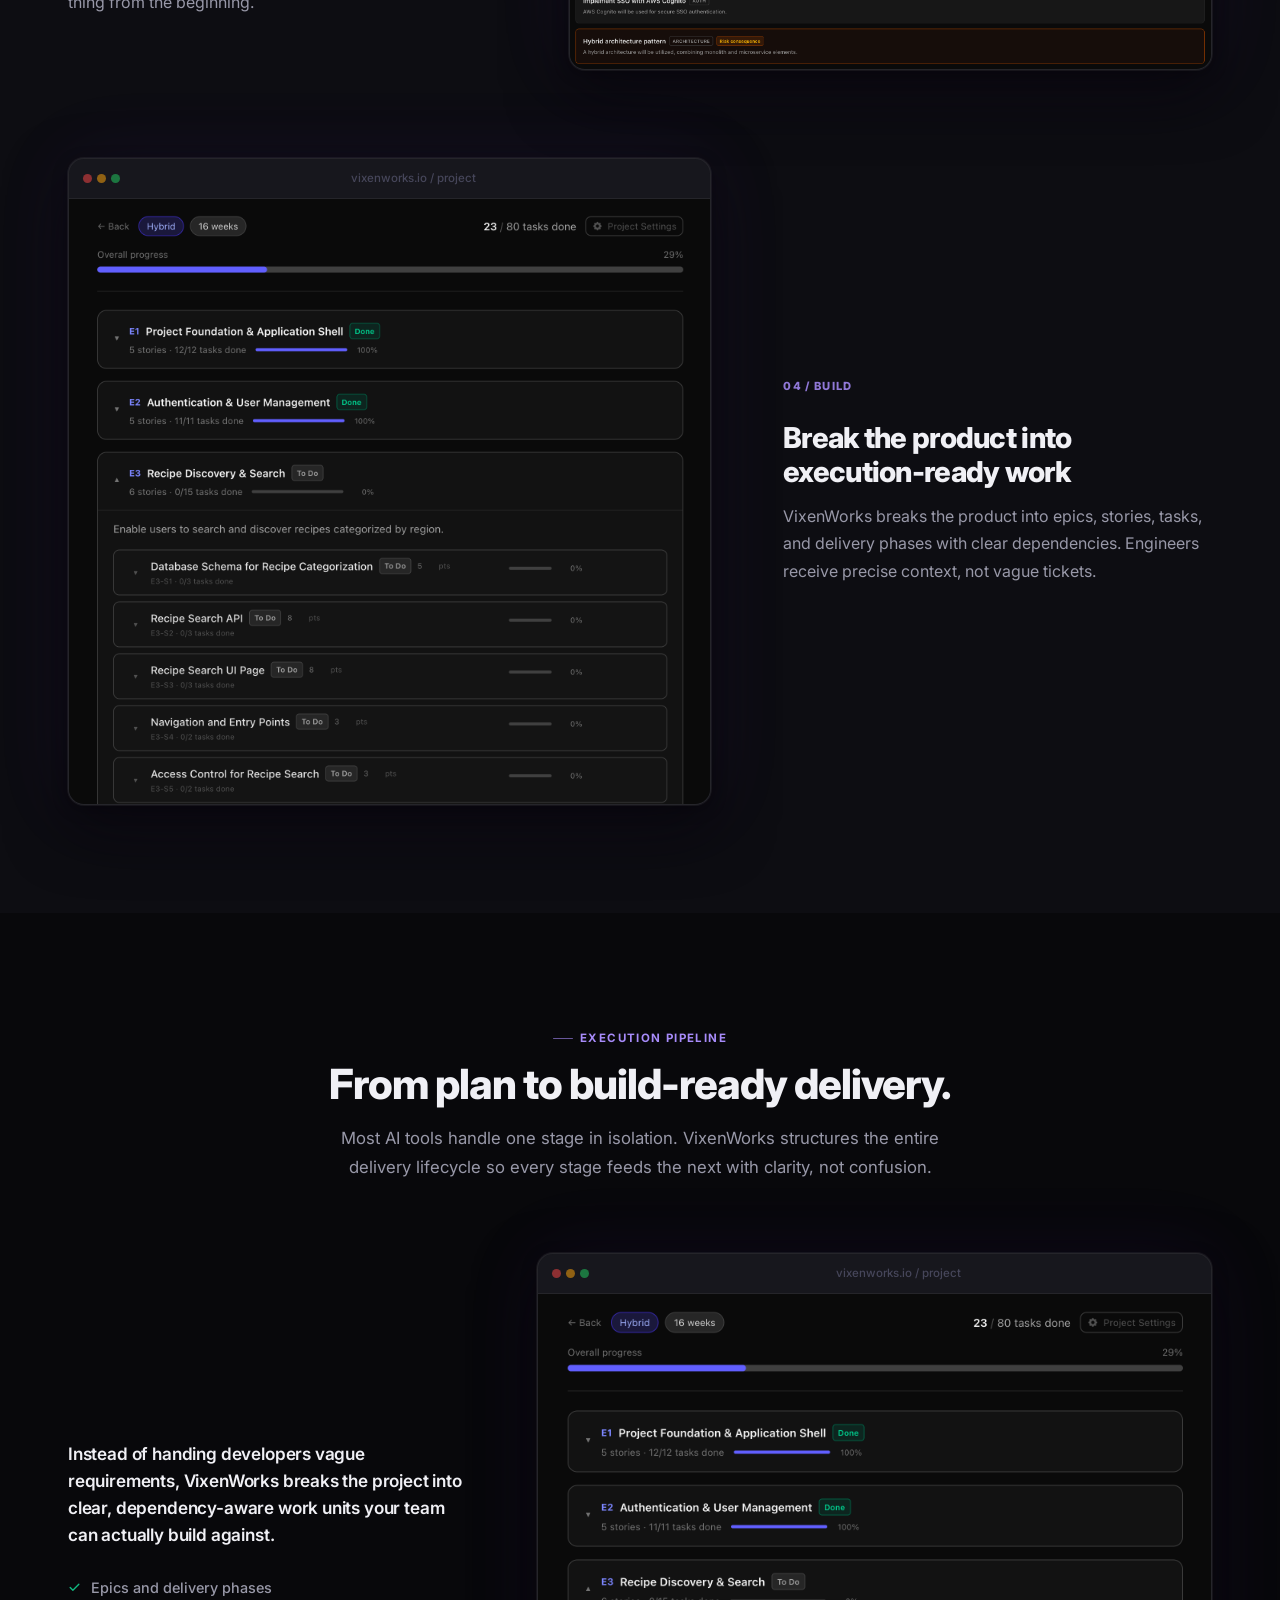
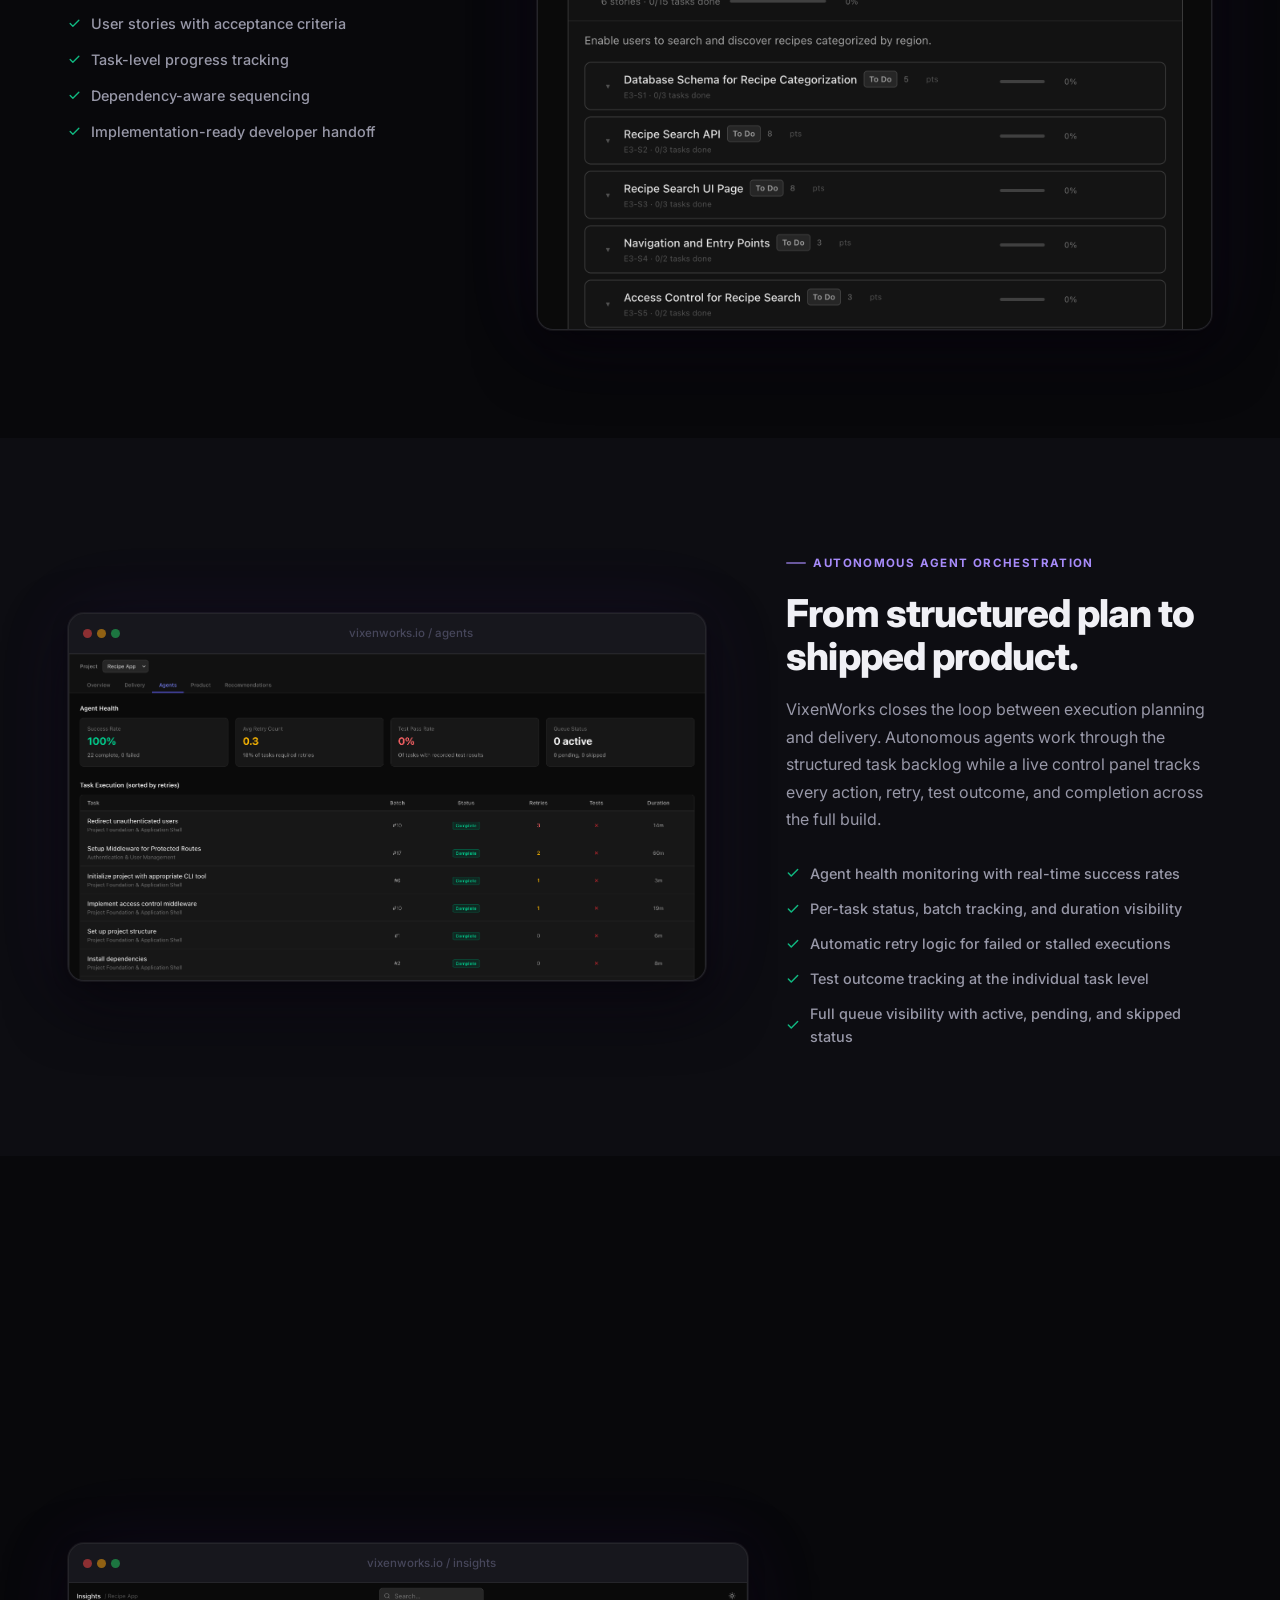
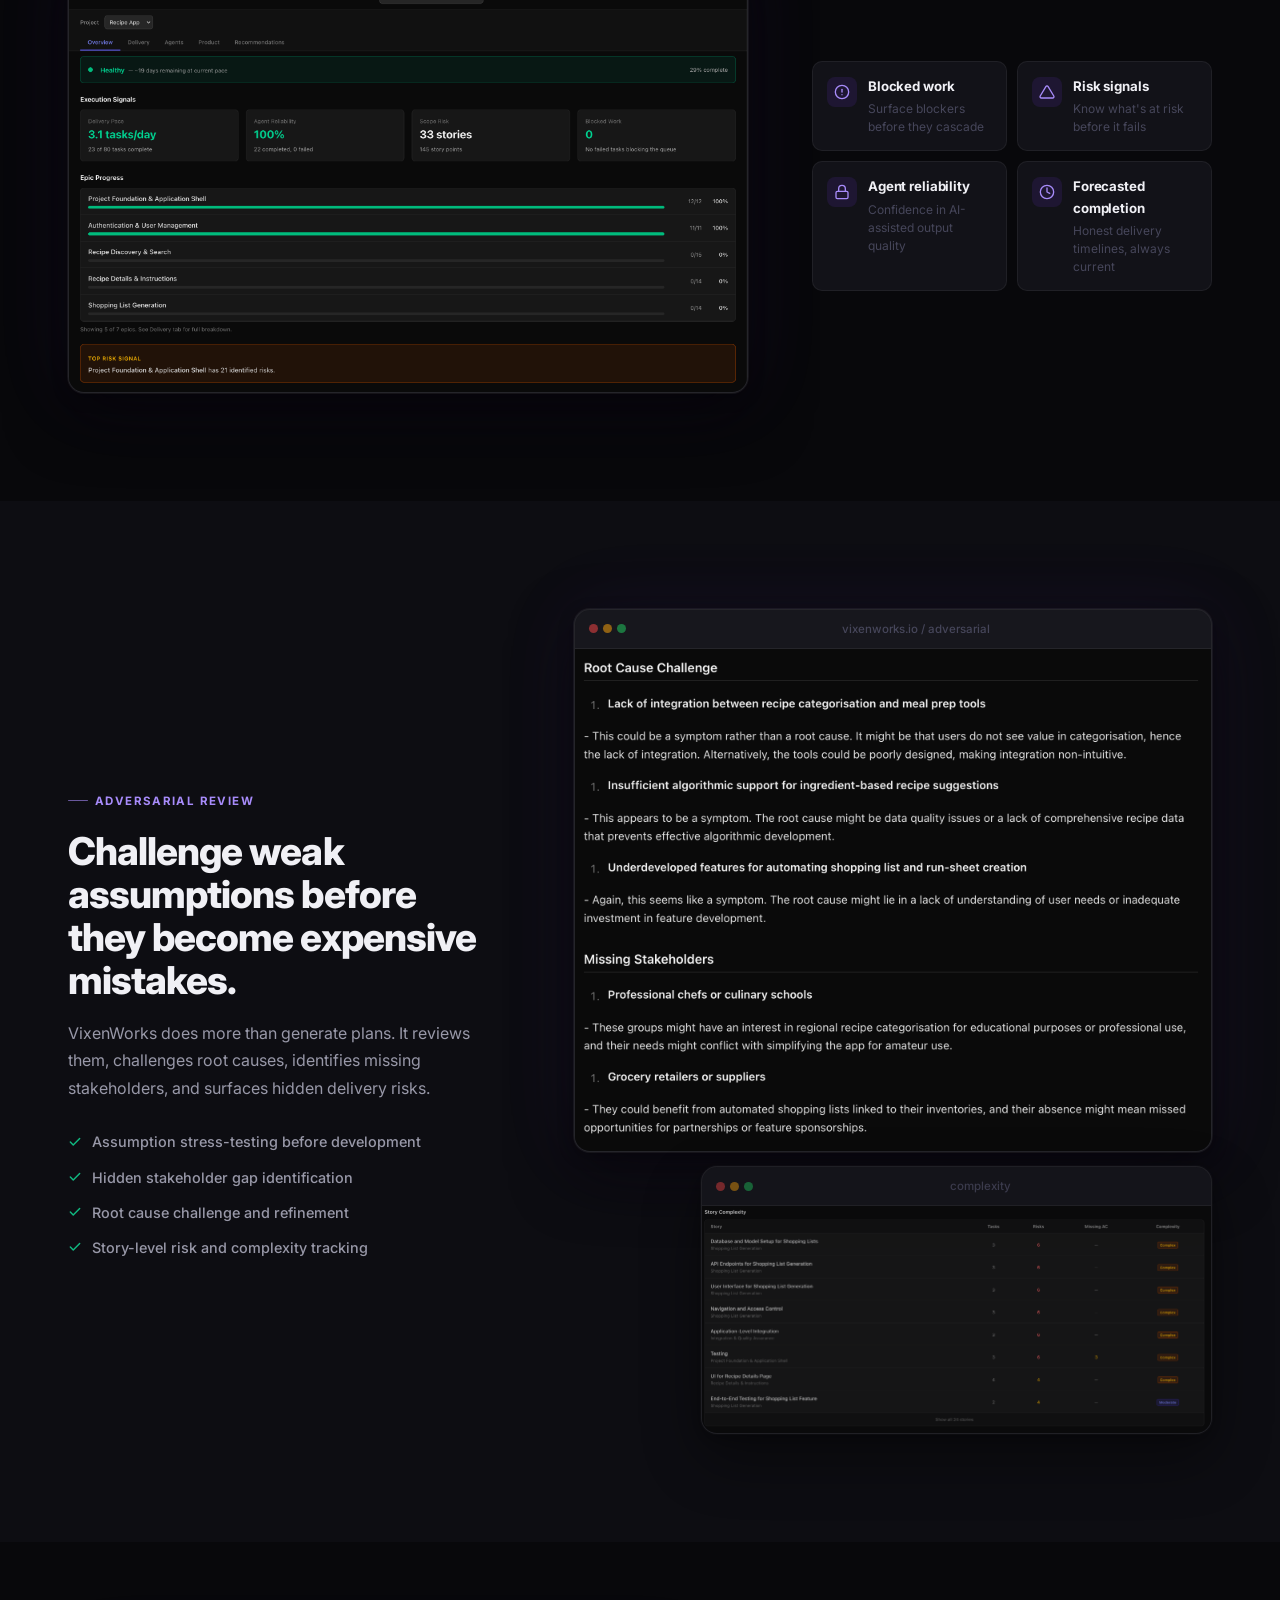
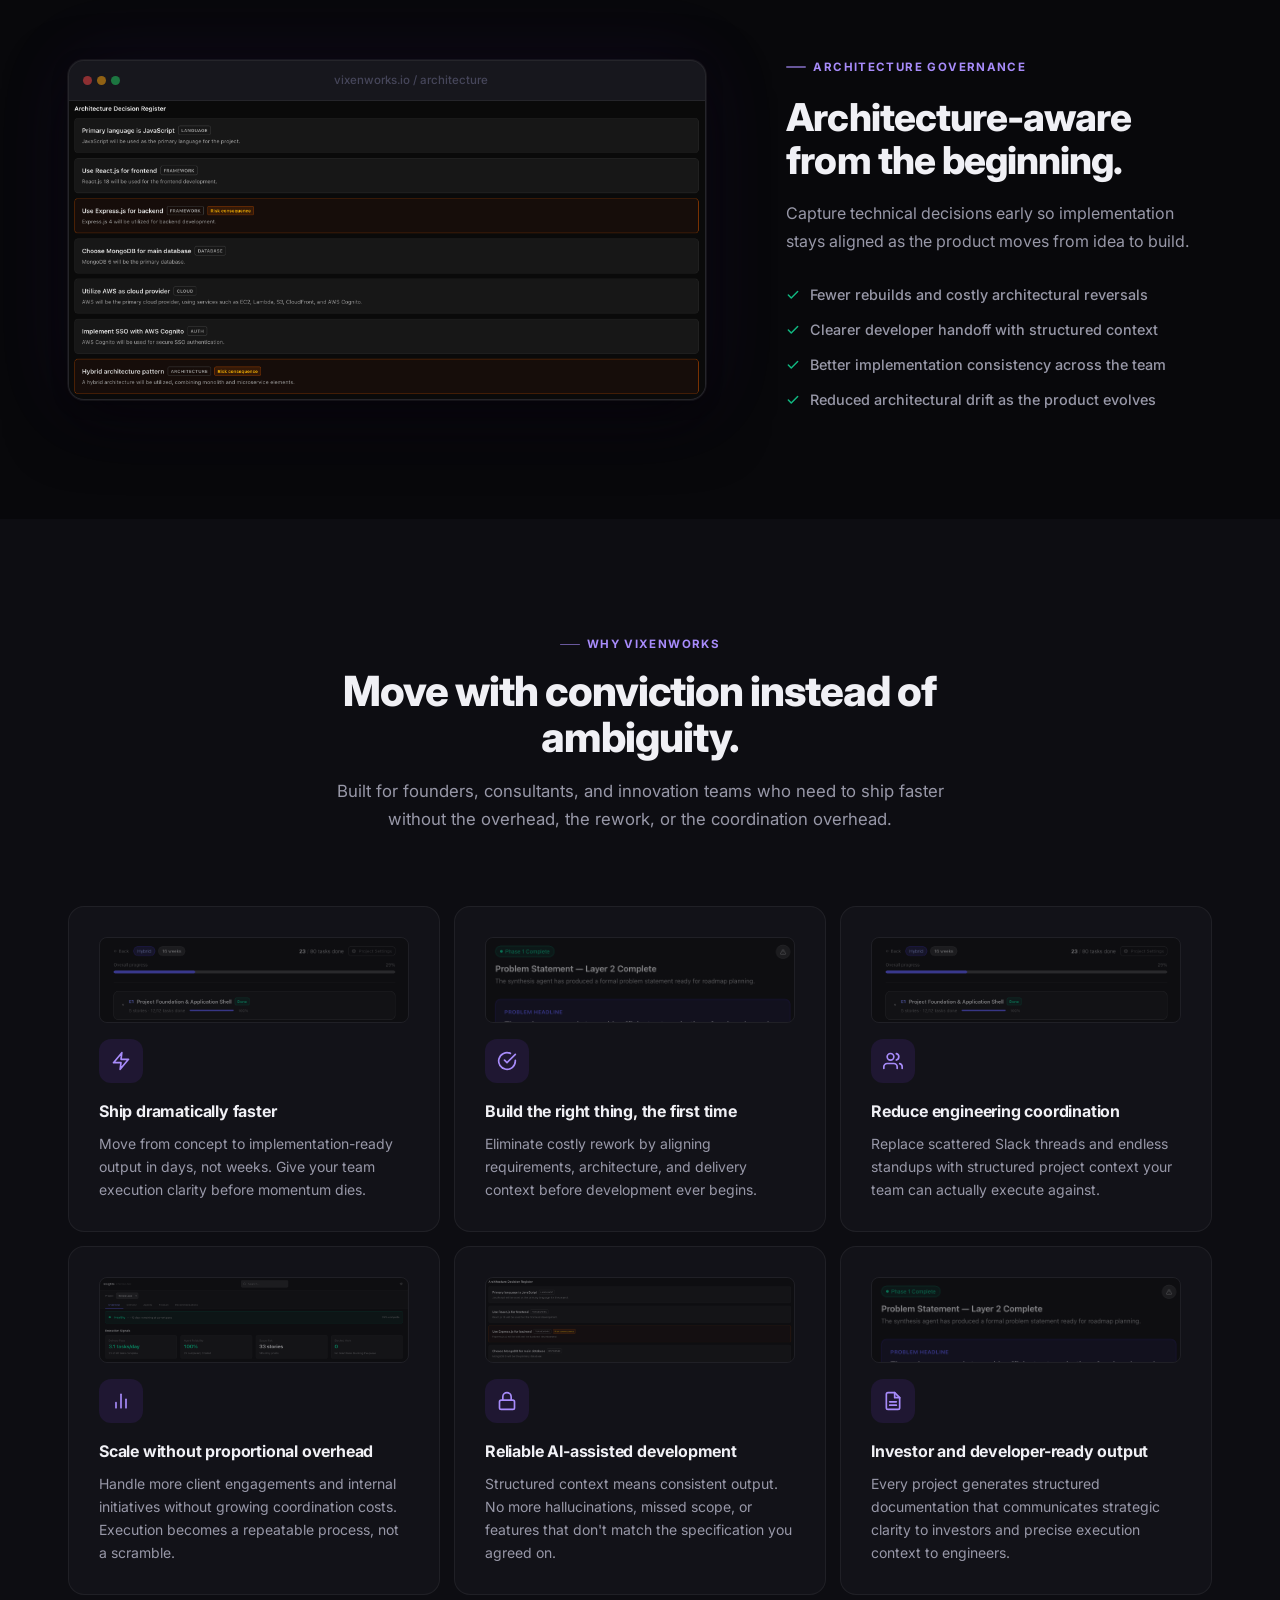
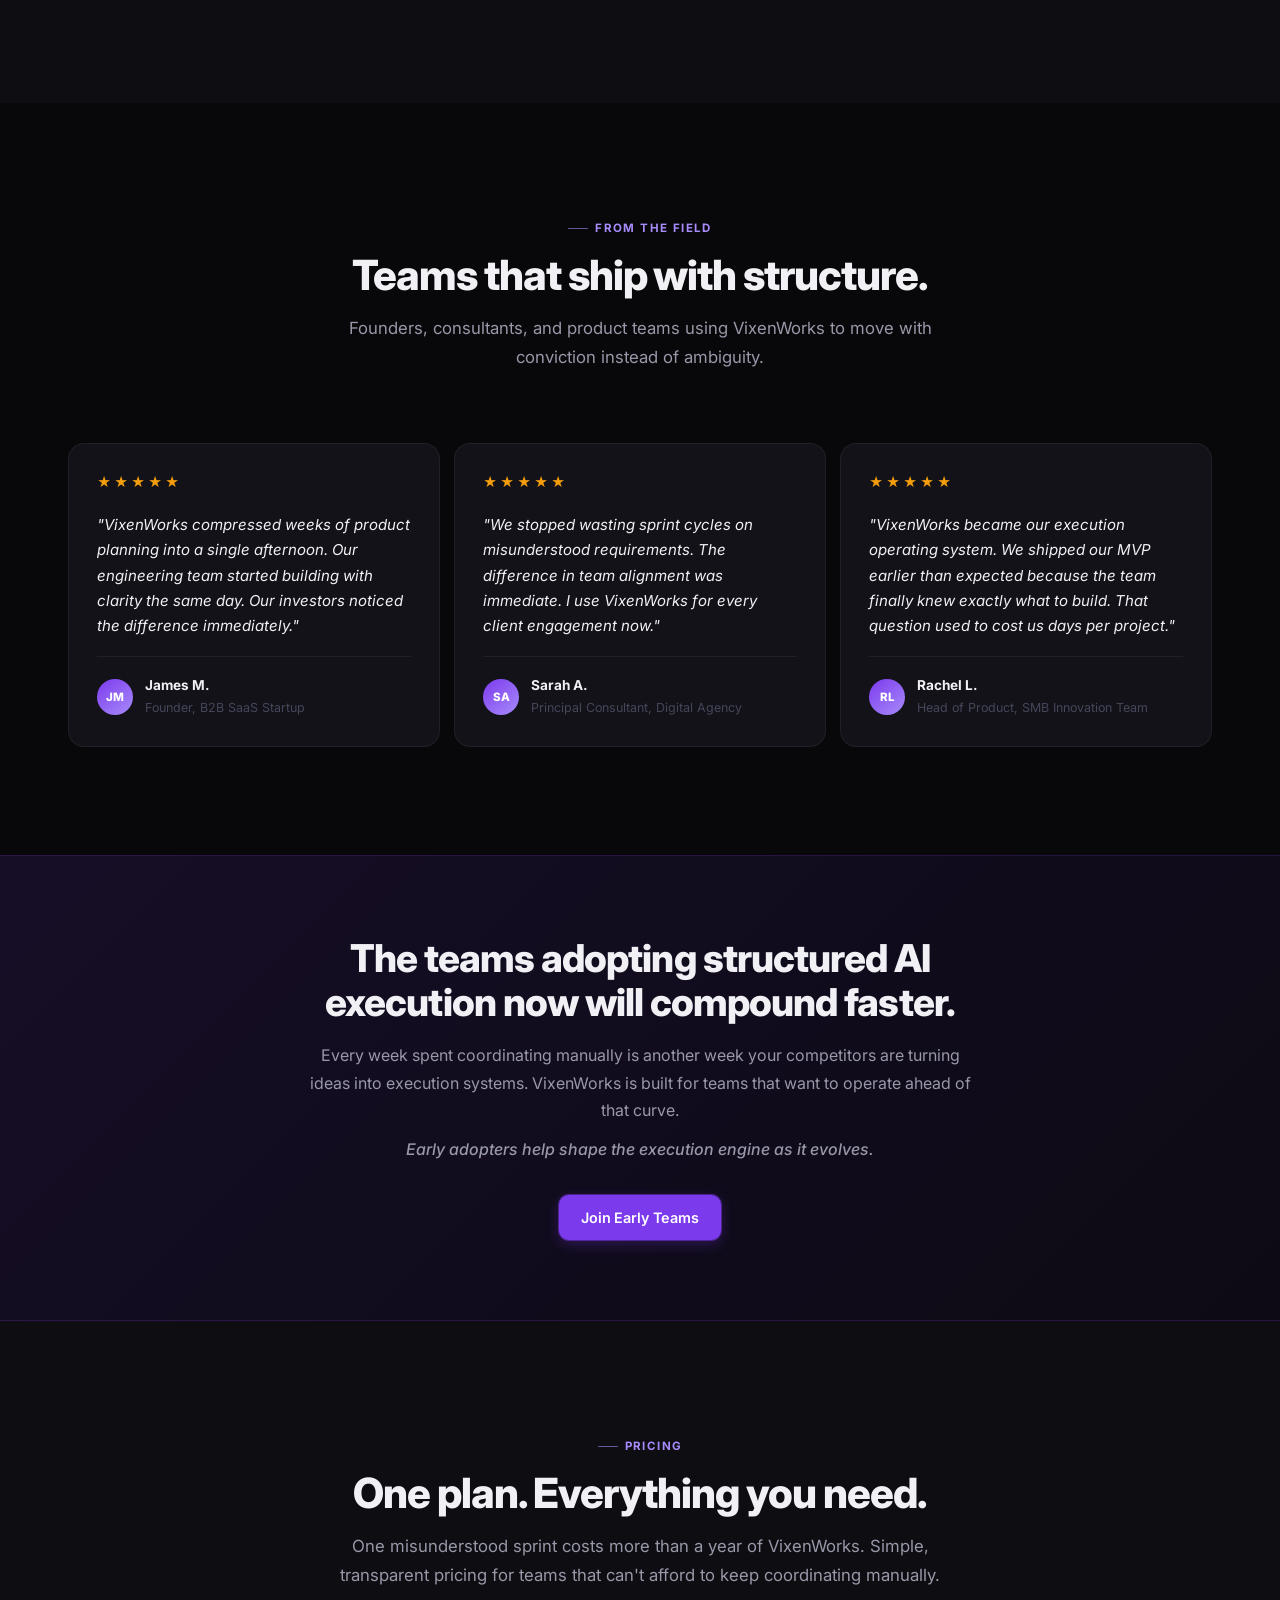
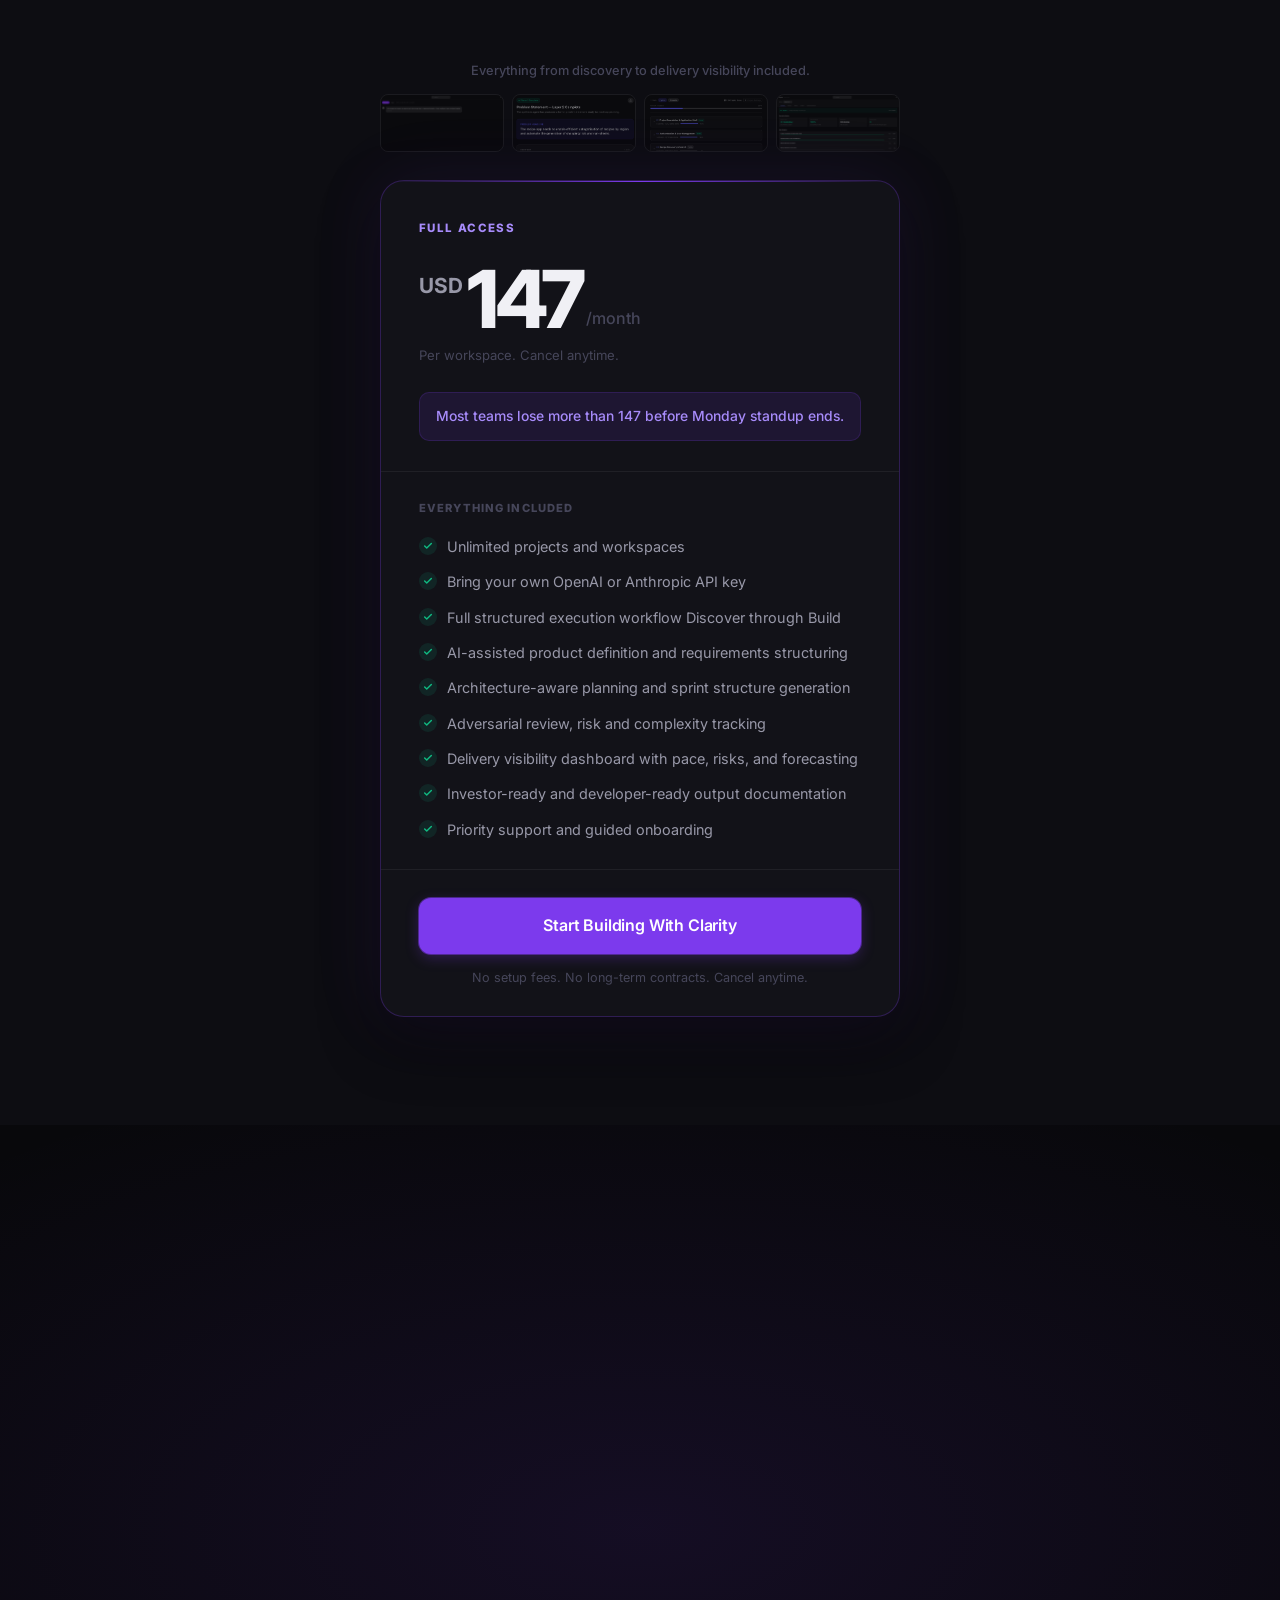
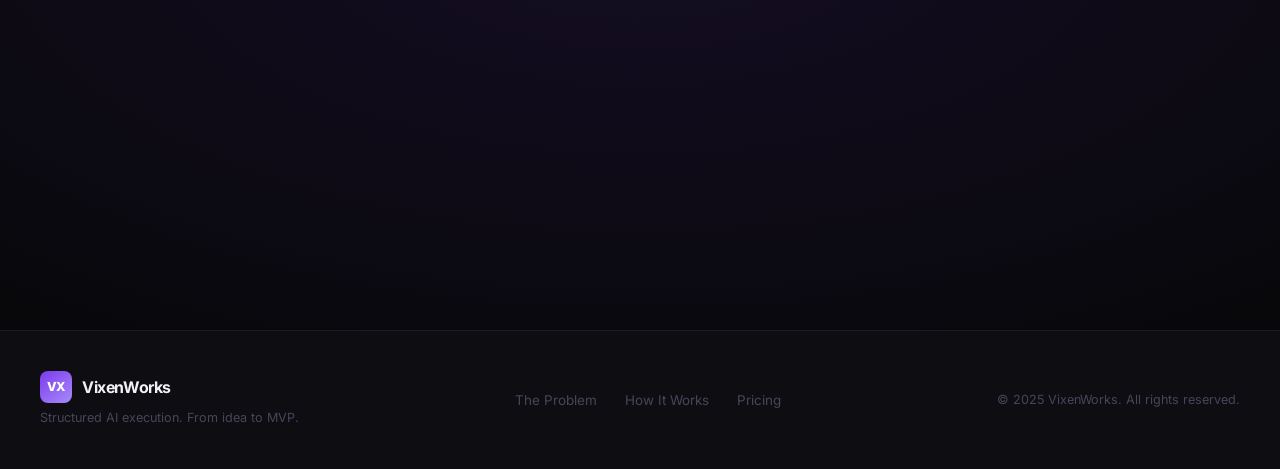
==== commit 71859c94: "Add Google Ads script" ====
--- a/index.html
+++ b/index.html
@@ -1,6 +1,15 @@
 <!DOCTYPE html>
 <html lang="en">
 <head>
+  <!-- Google tag (gtag.js) -->
+<script async src="https://www.googletagmanager.com/gtag/js?id=AW-18152060479"></script>
+<script>
+  window.dataLayer = window.dataLayer || [];
+  function gtag(){dataLayer.push(arguments);}
+  gtag('js', new Date());
+
+  gtag('config', 'AW-18152060479');
+</script>
   <meta charset="UTF-8" />
   <meta name="viewport" content="width=device-width, initial-scale=1.0" />
   <title>VixenWorks AI-Native Product Execution Platform</title>
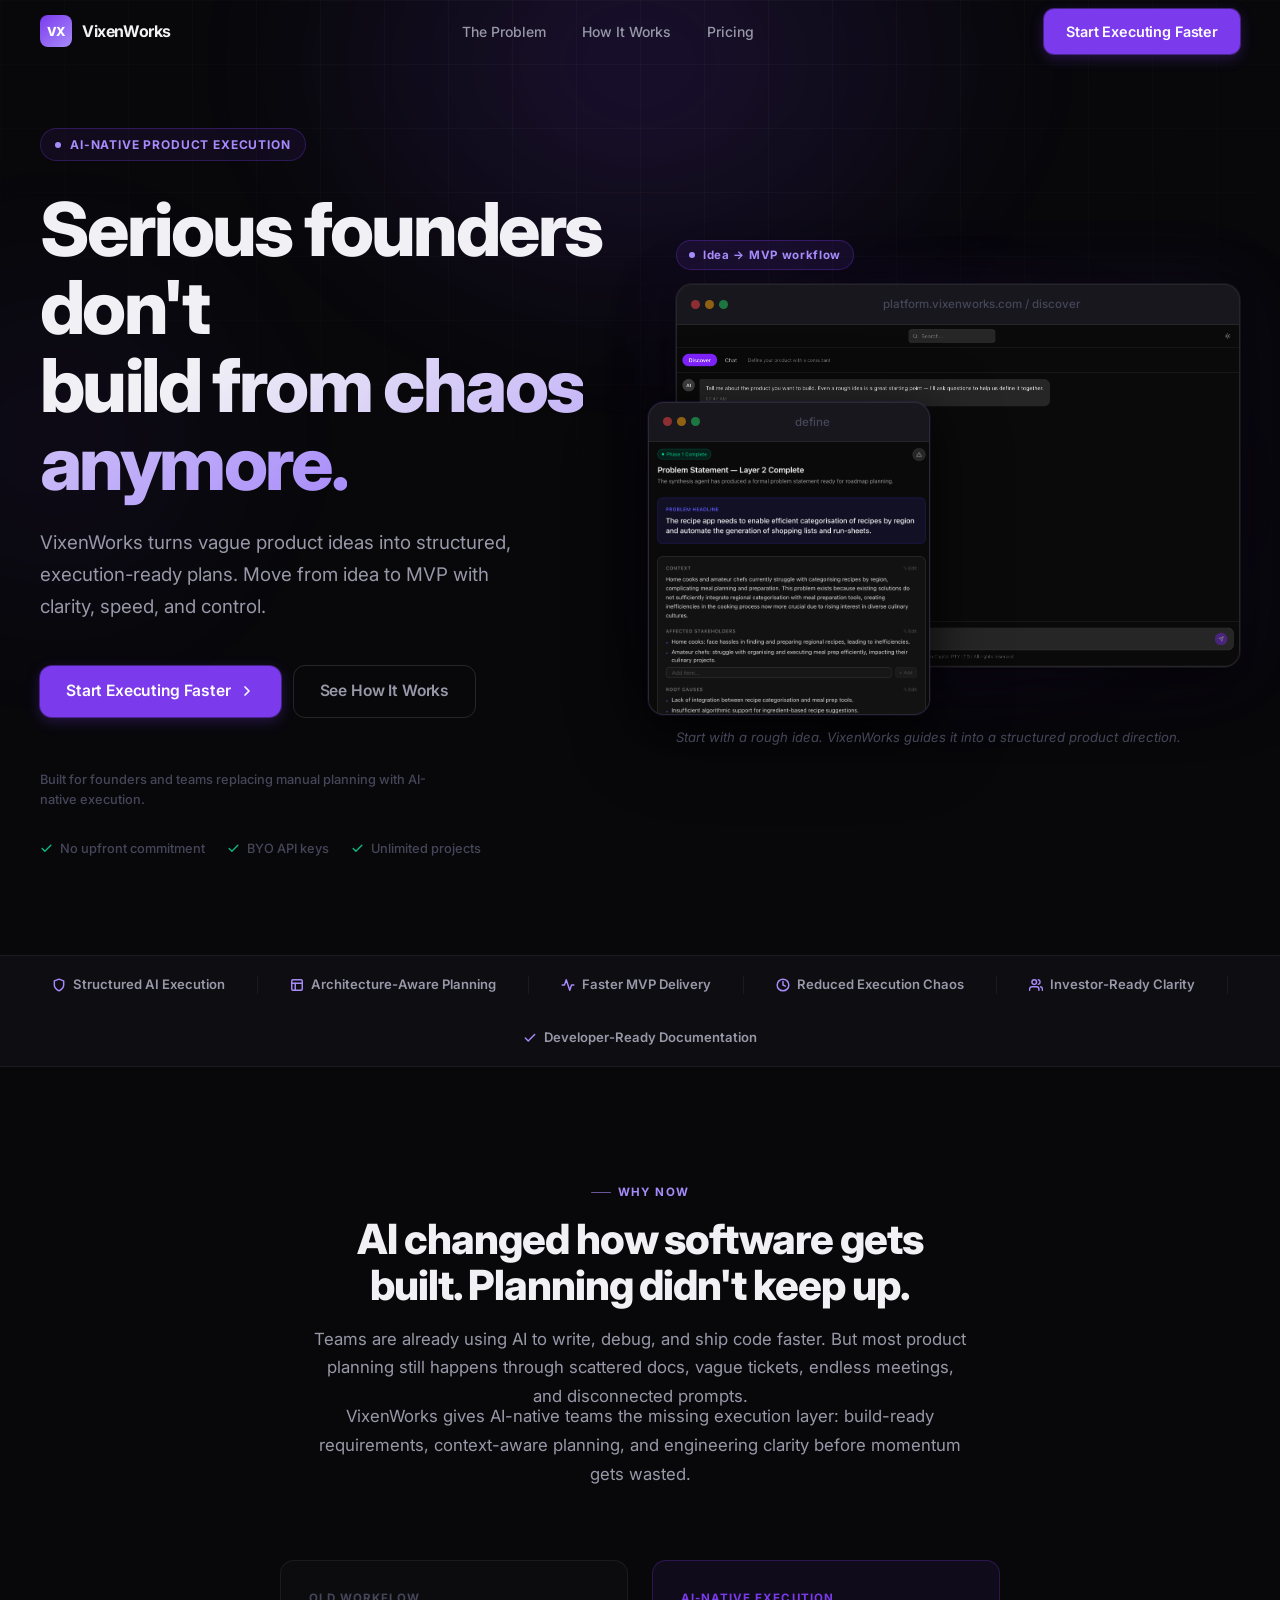
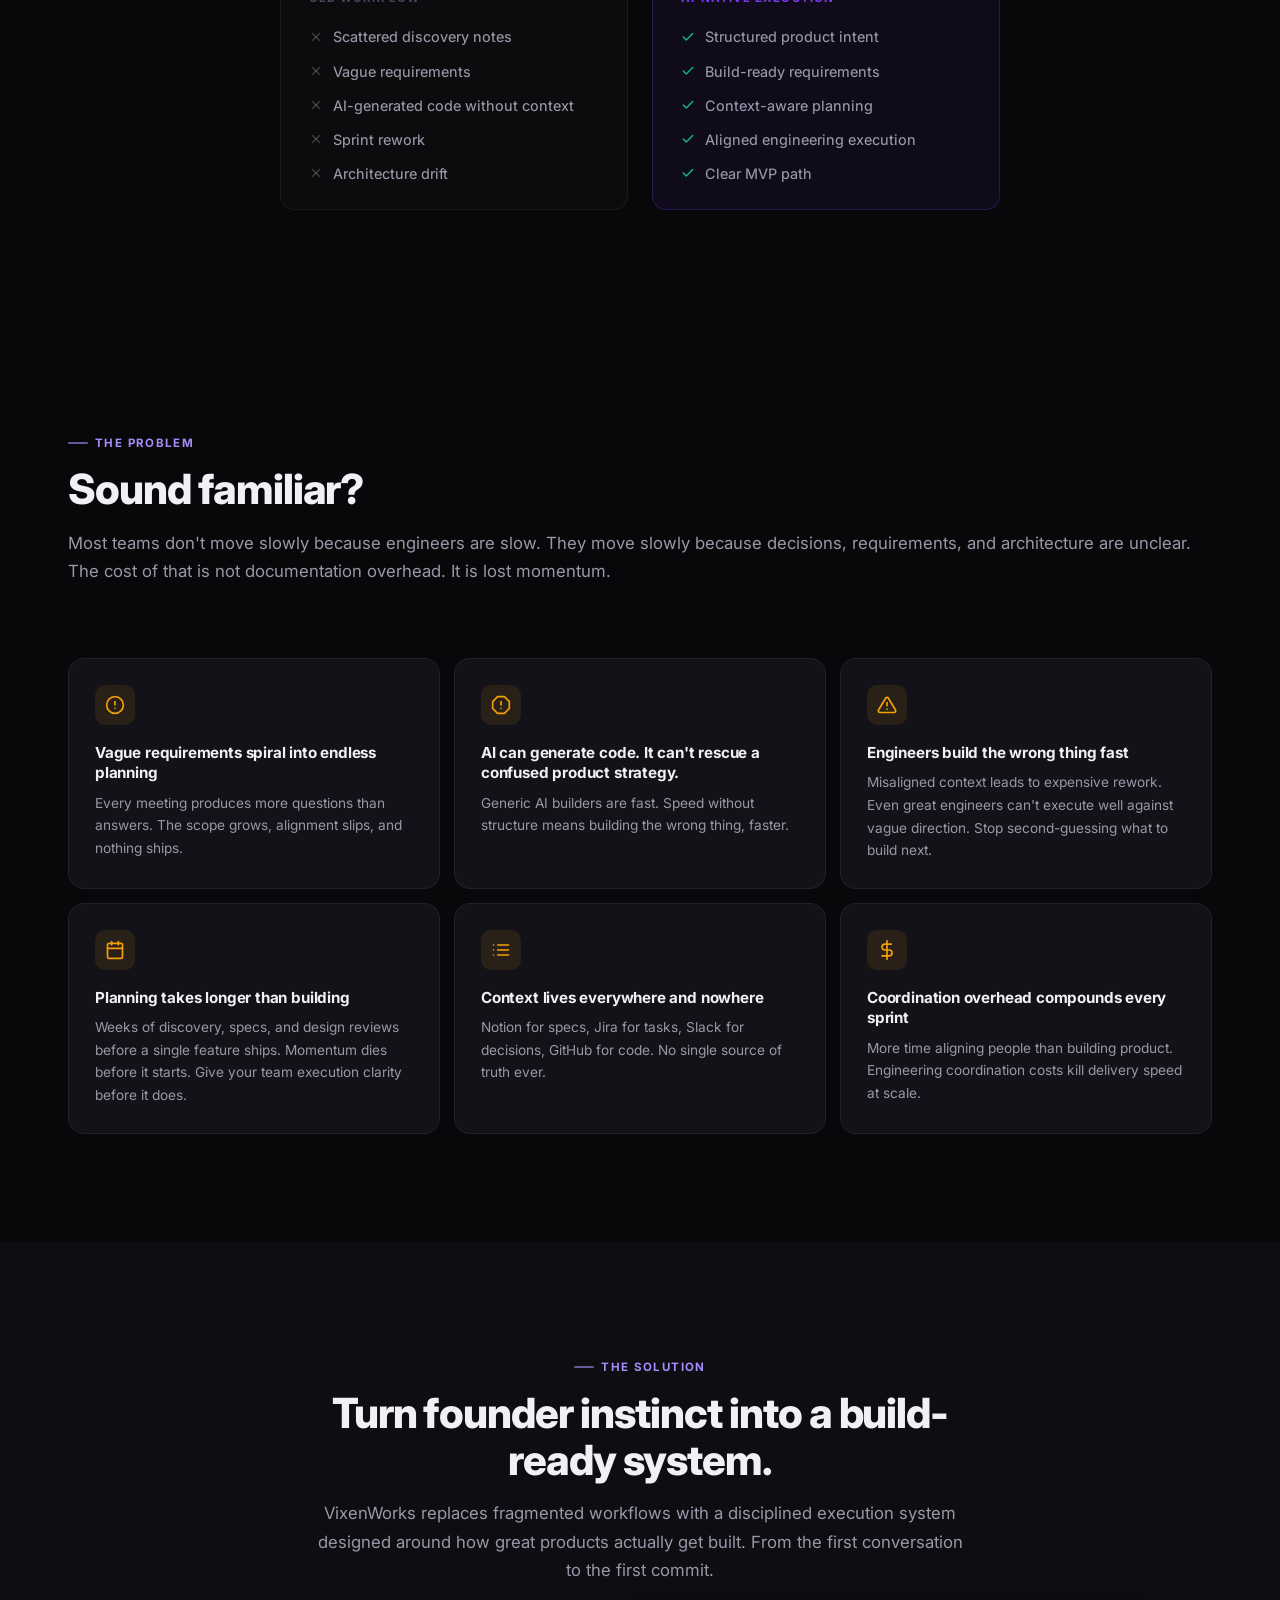
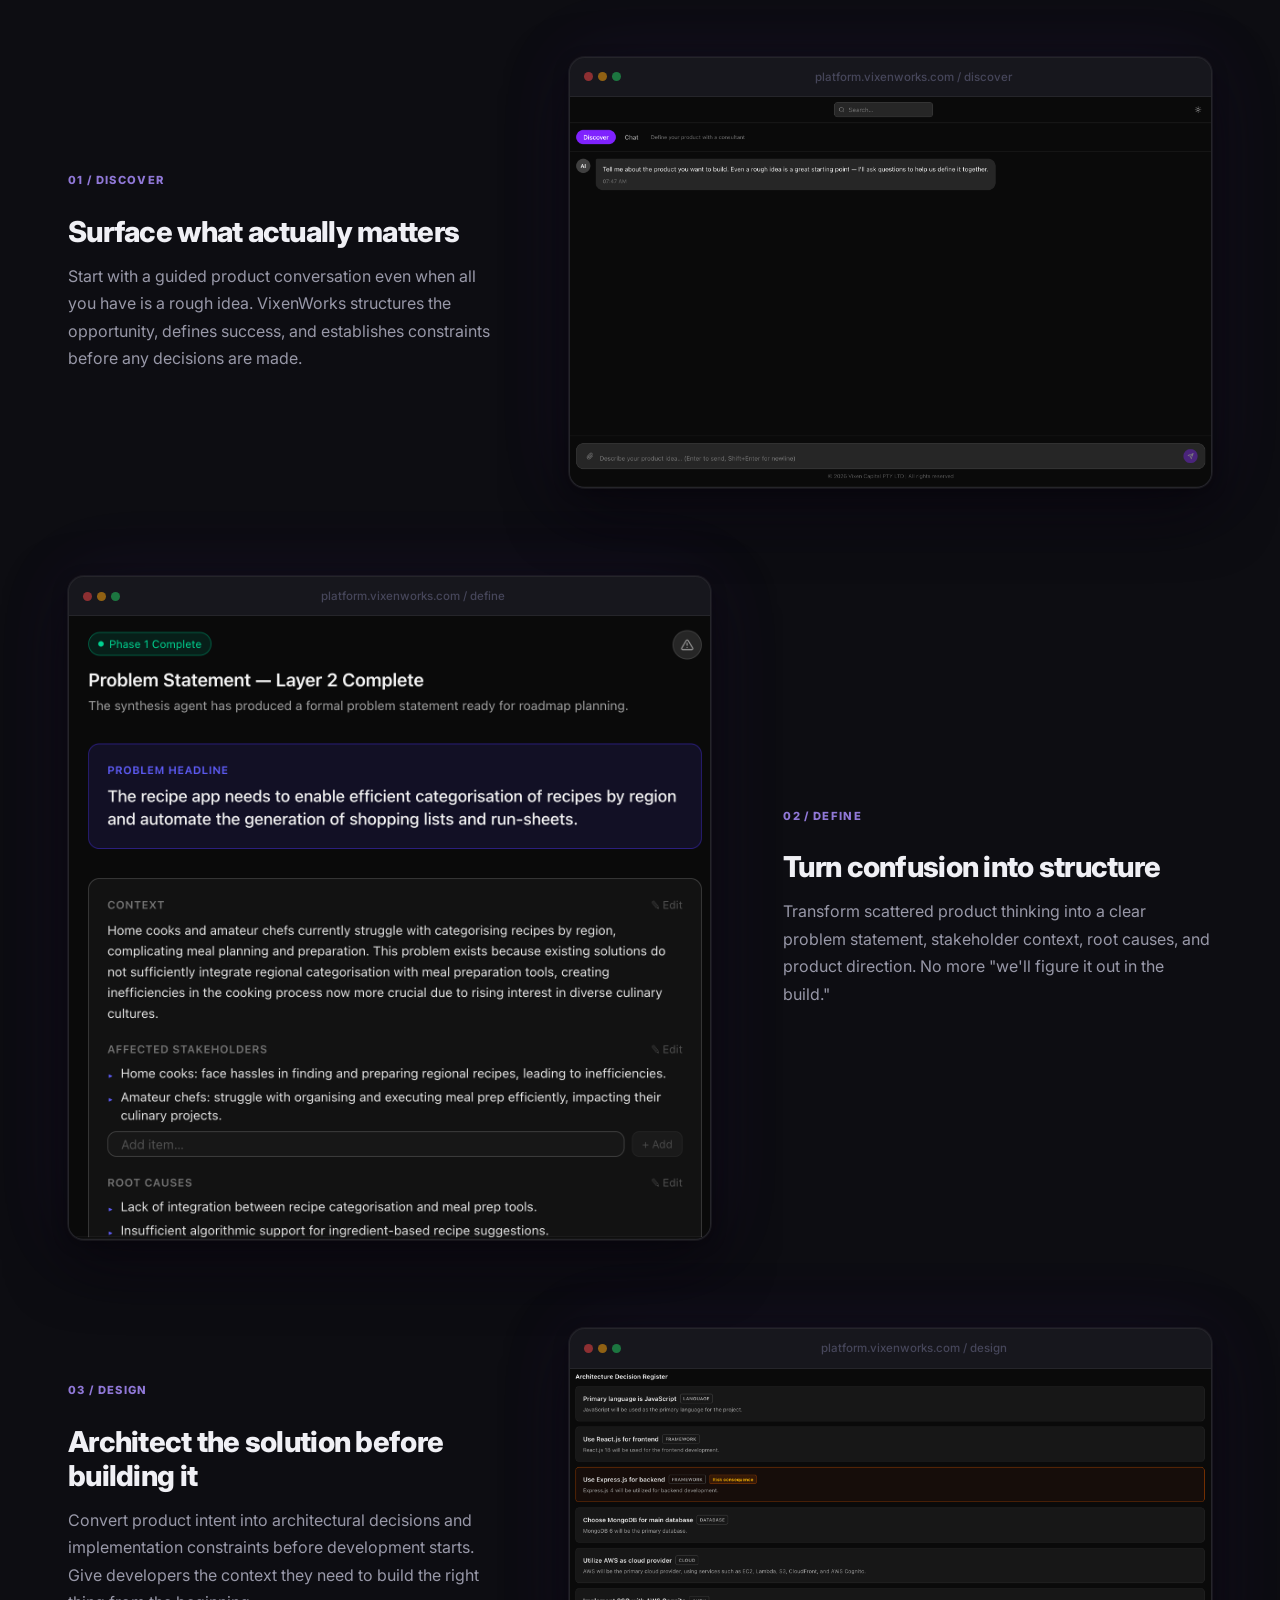
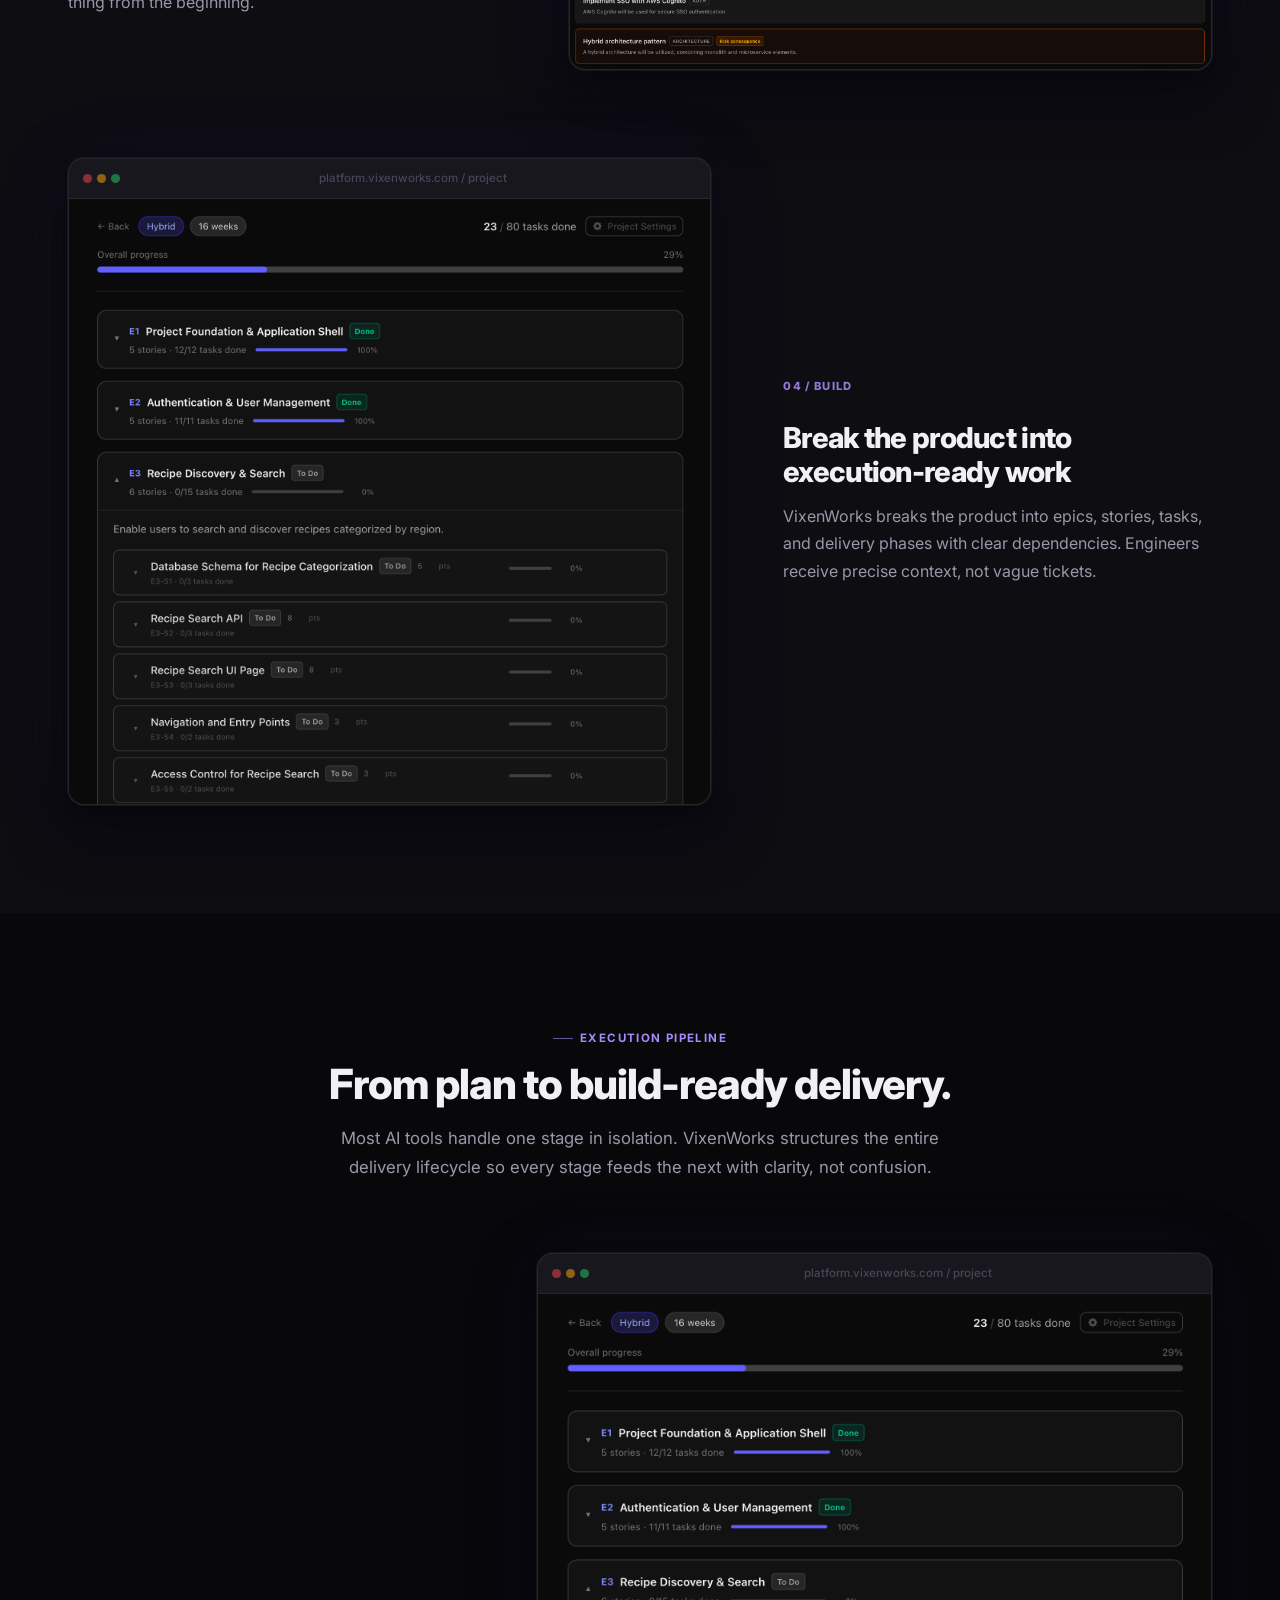
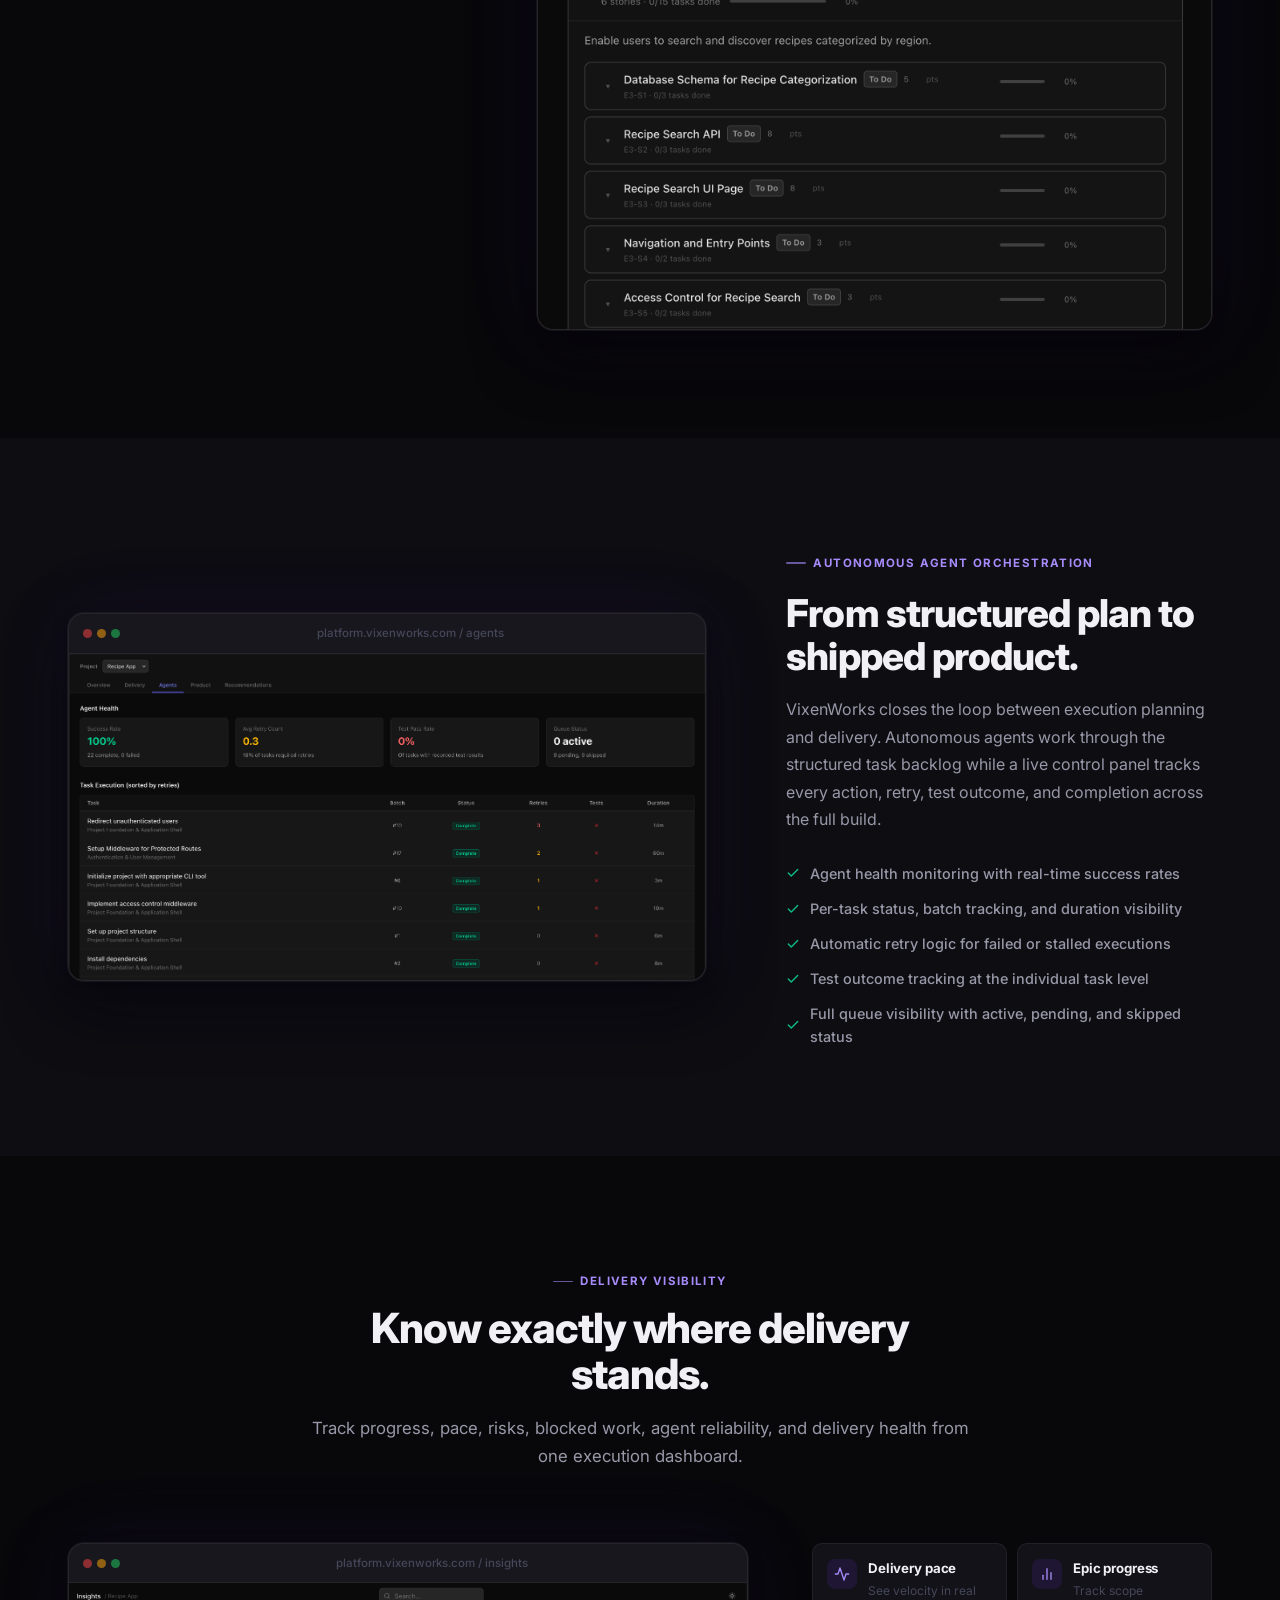
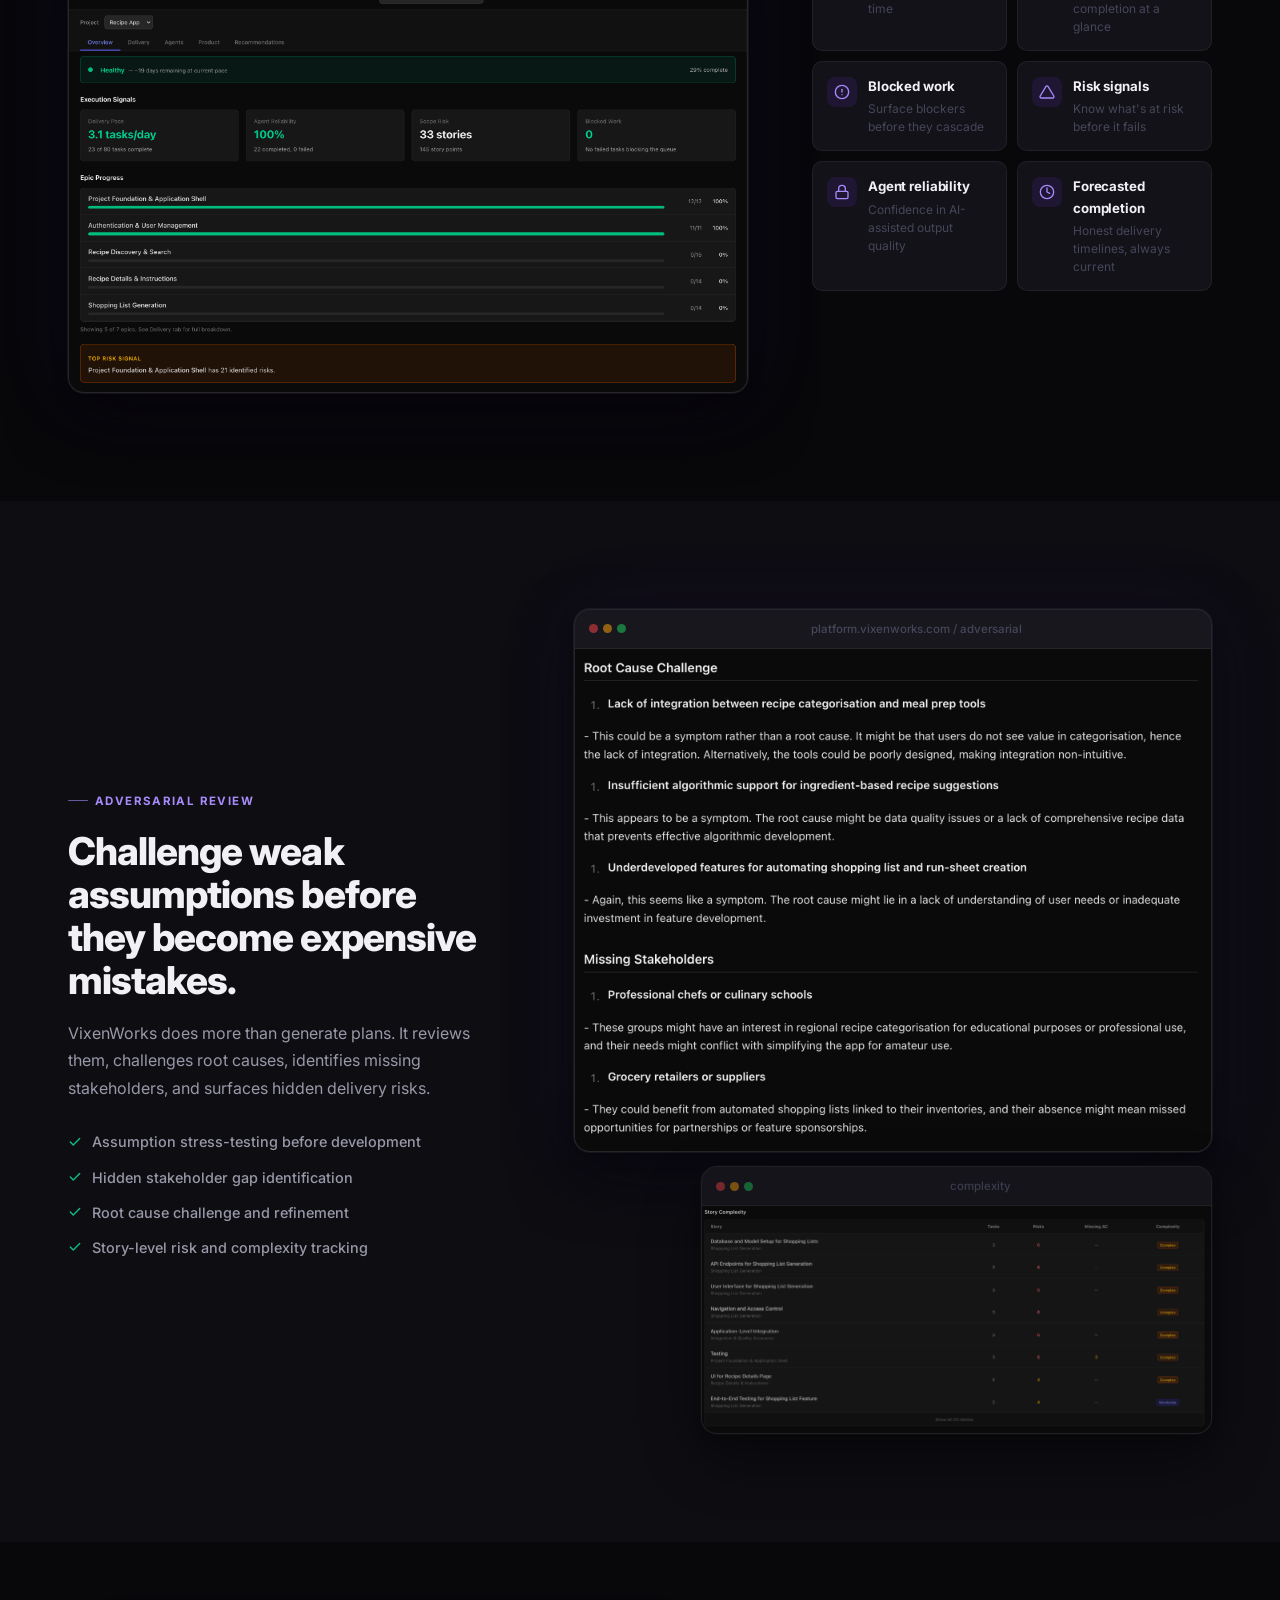
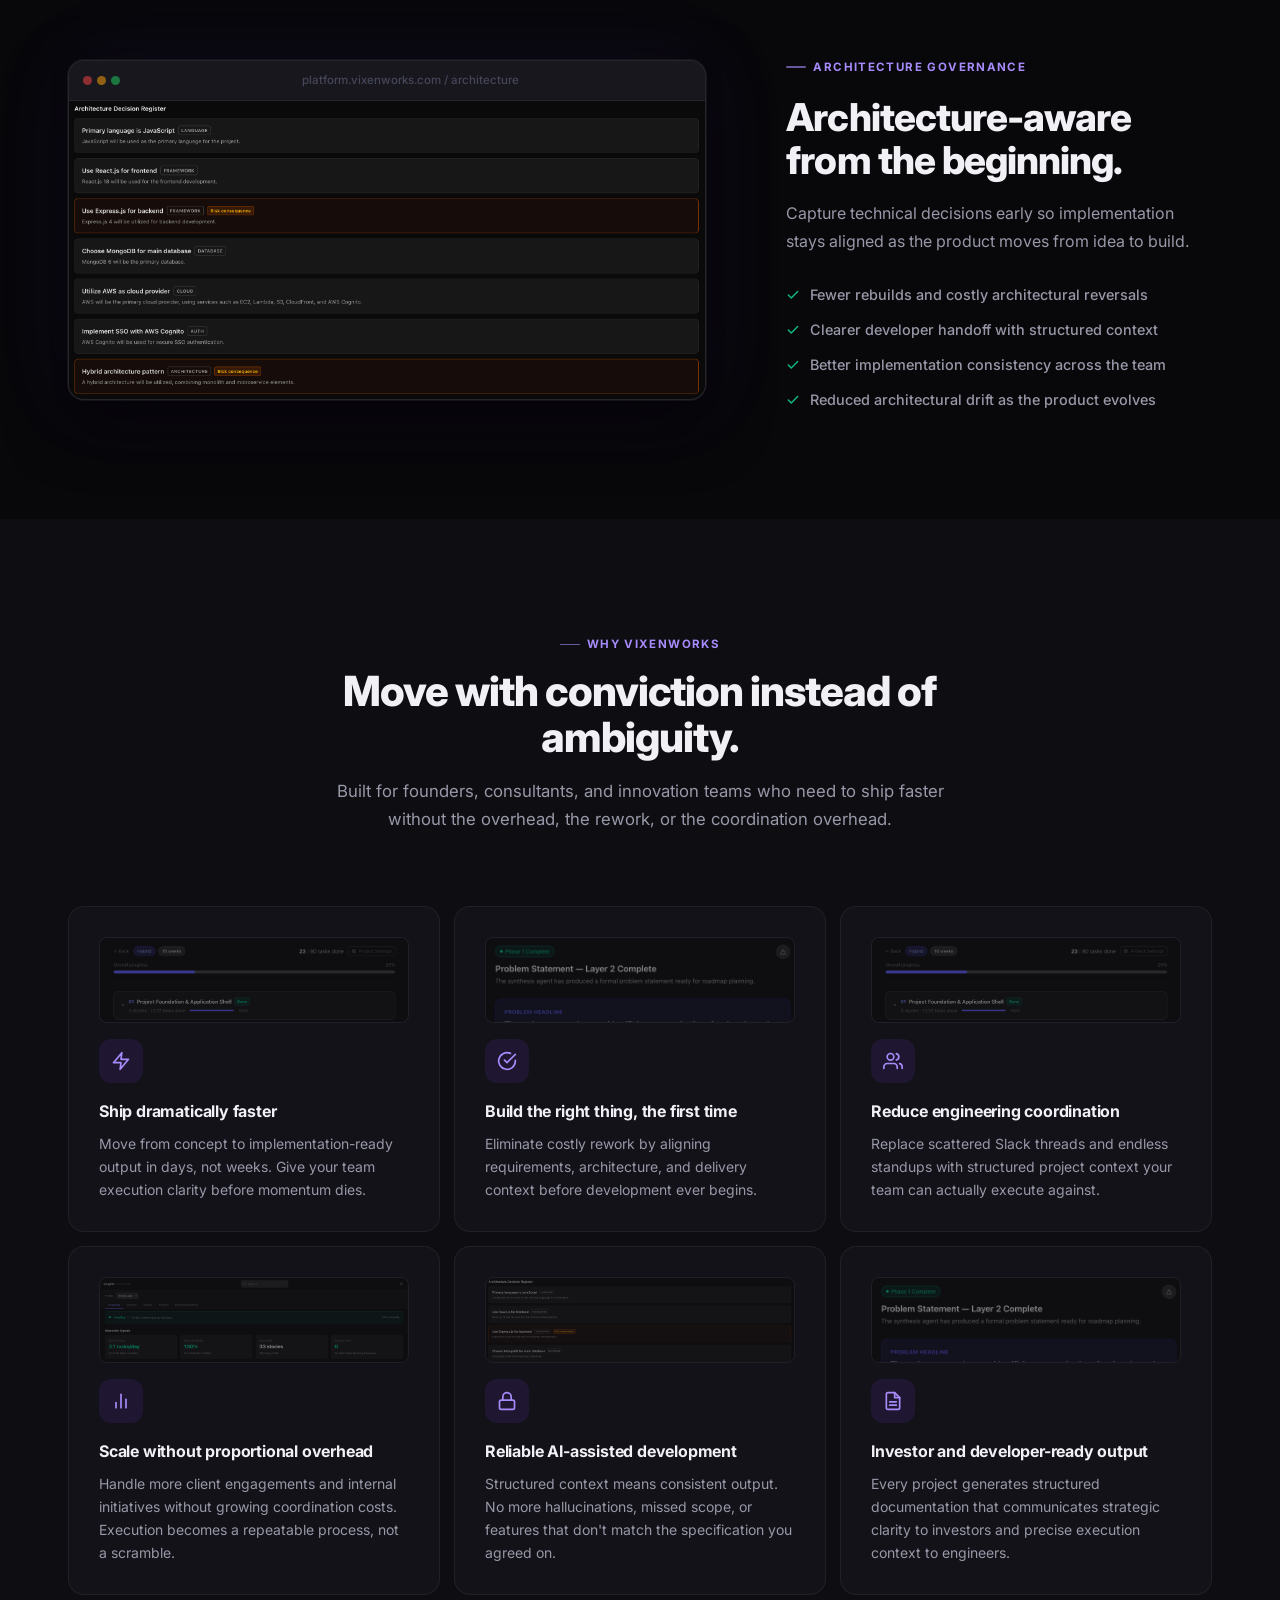
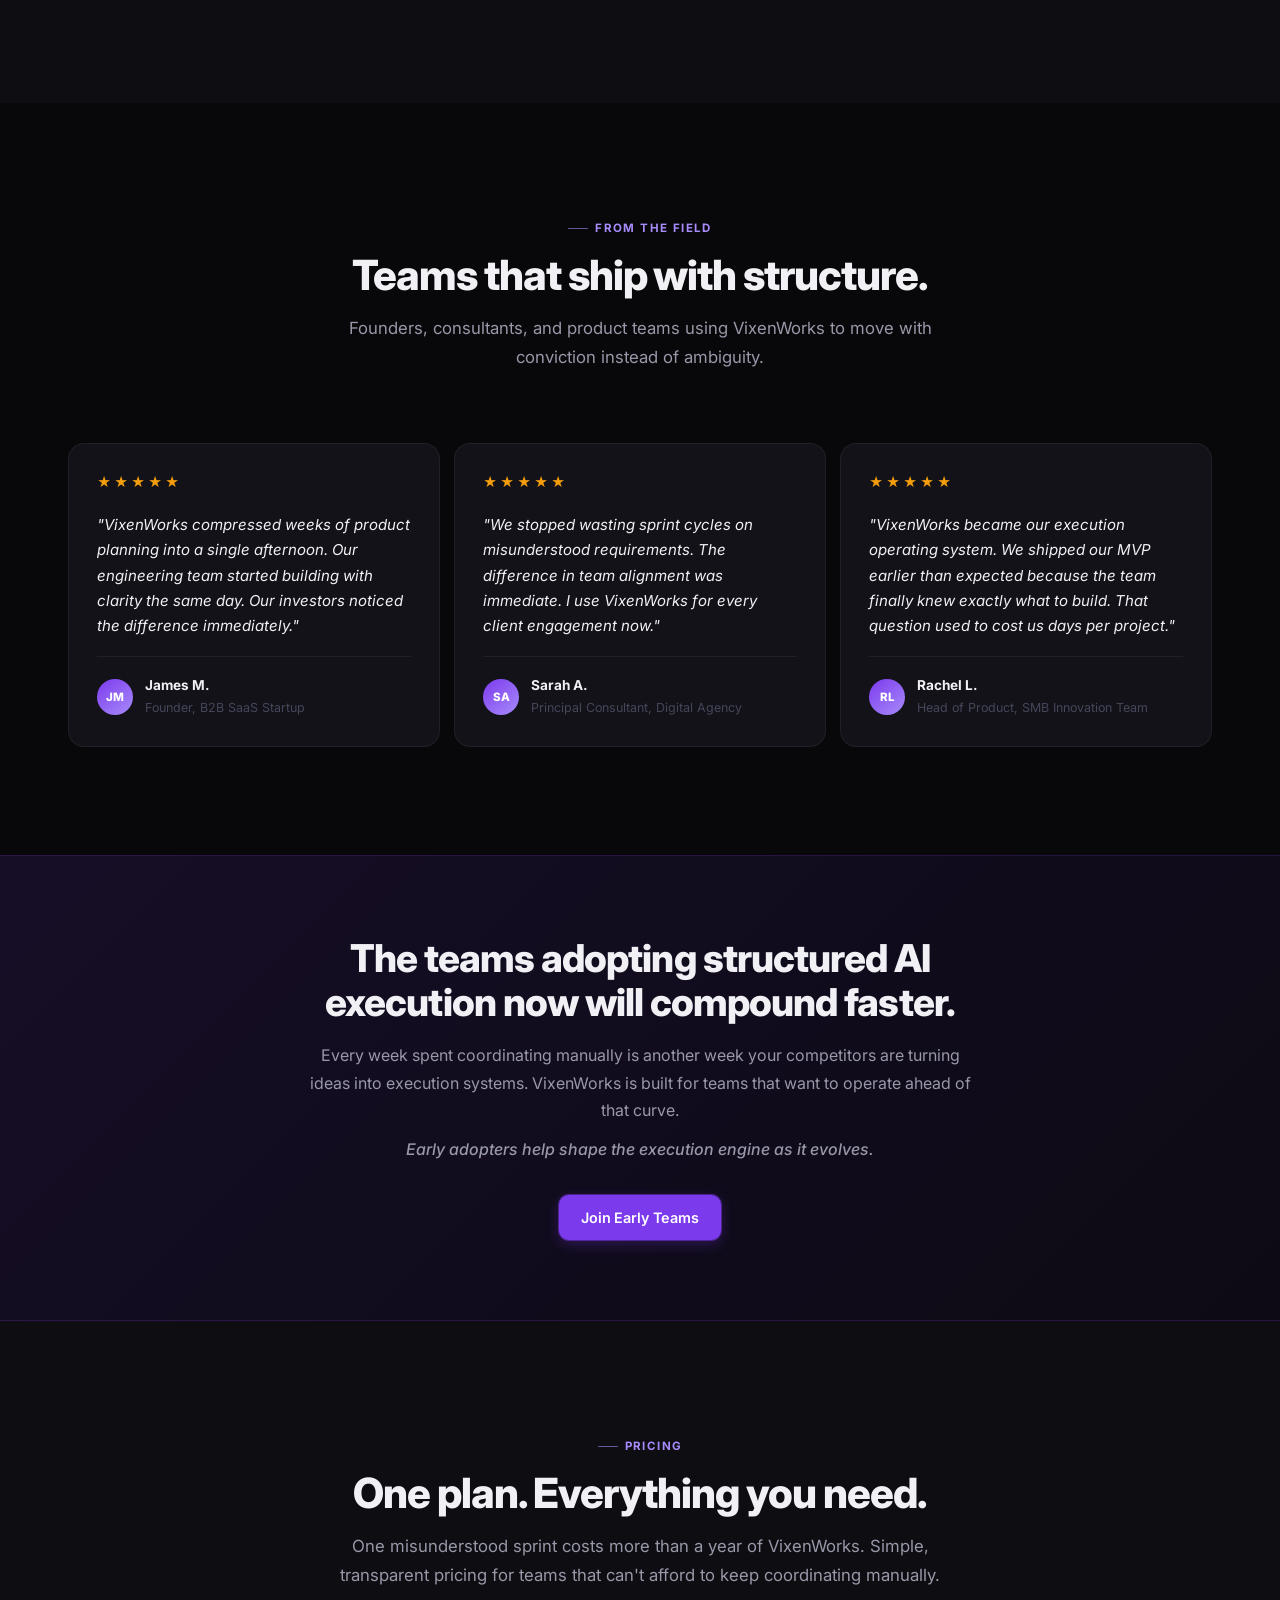
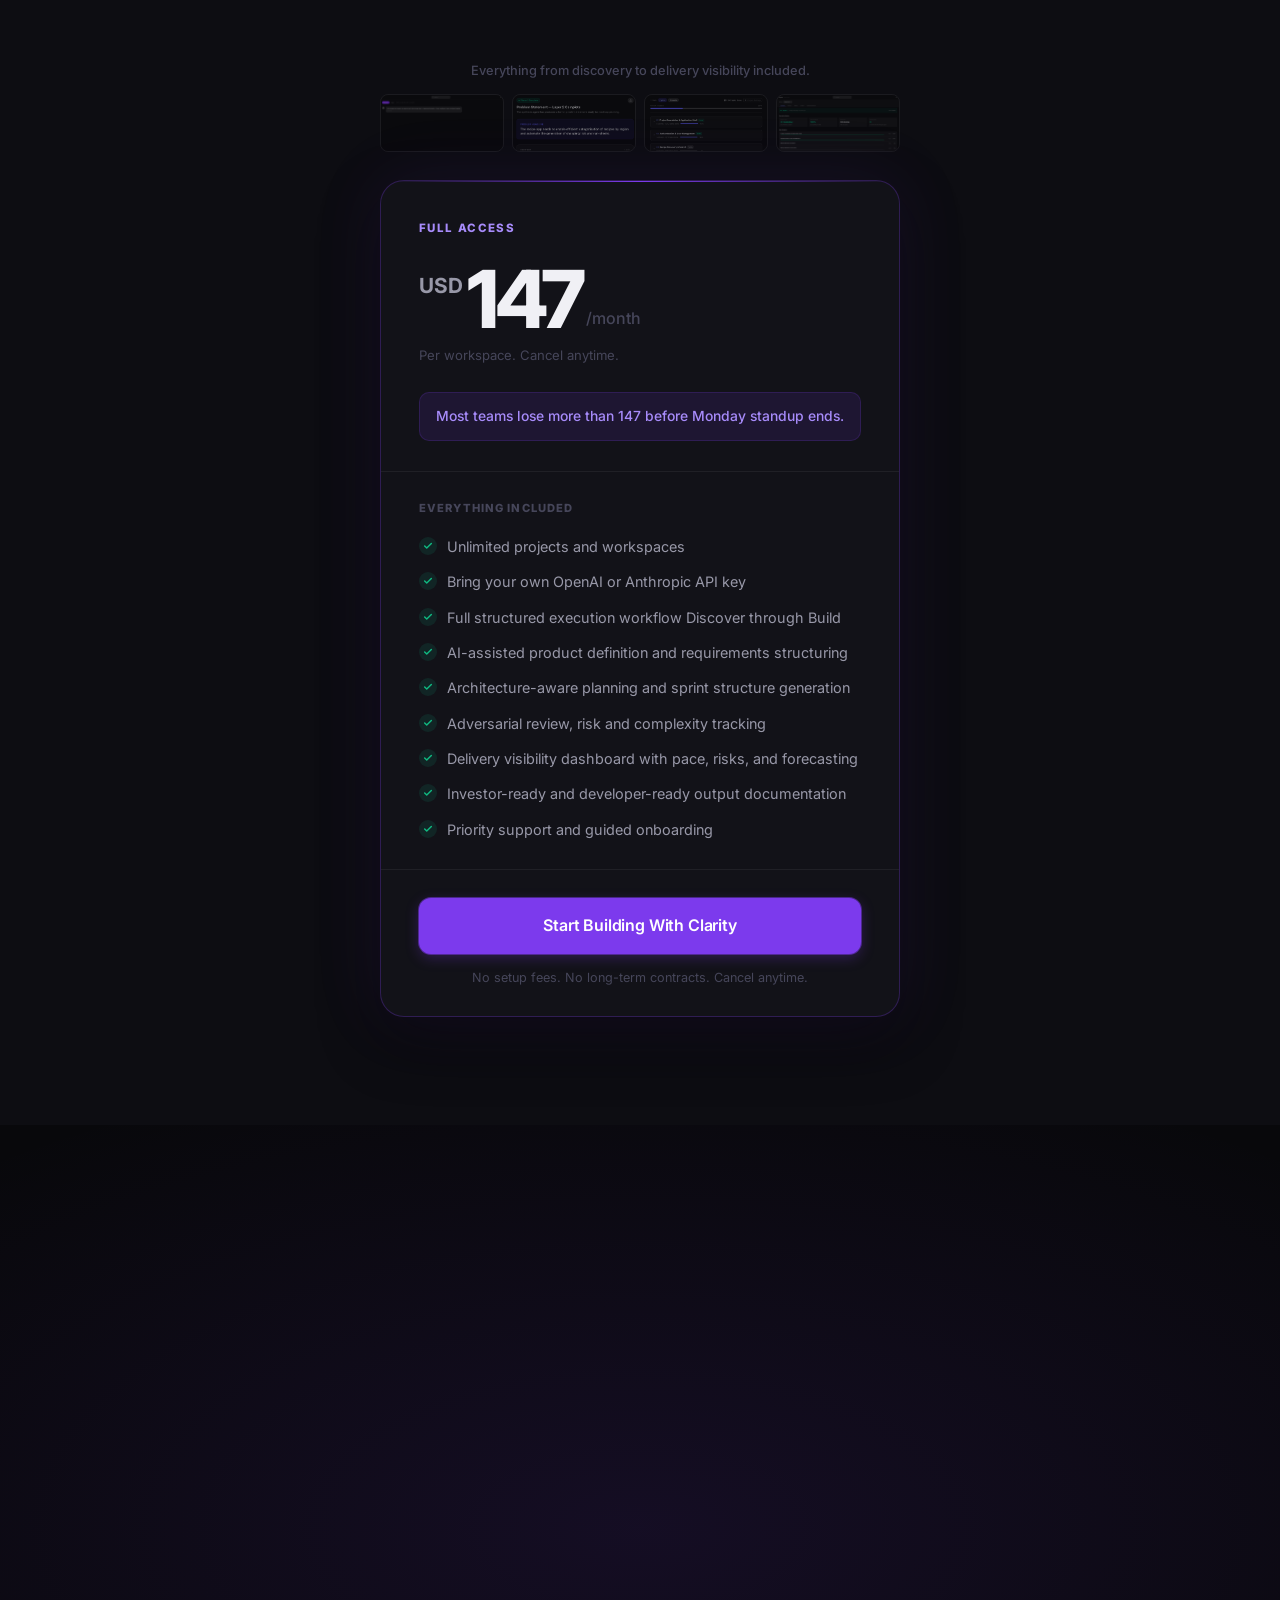
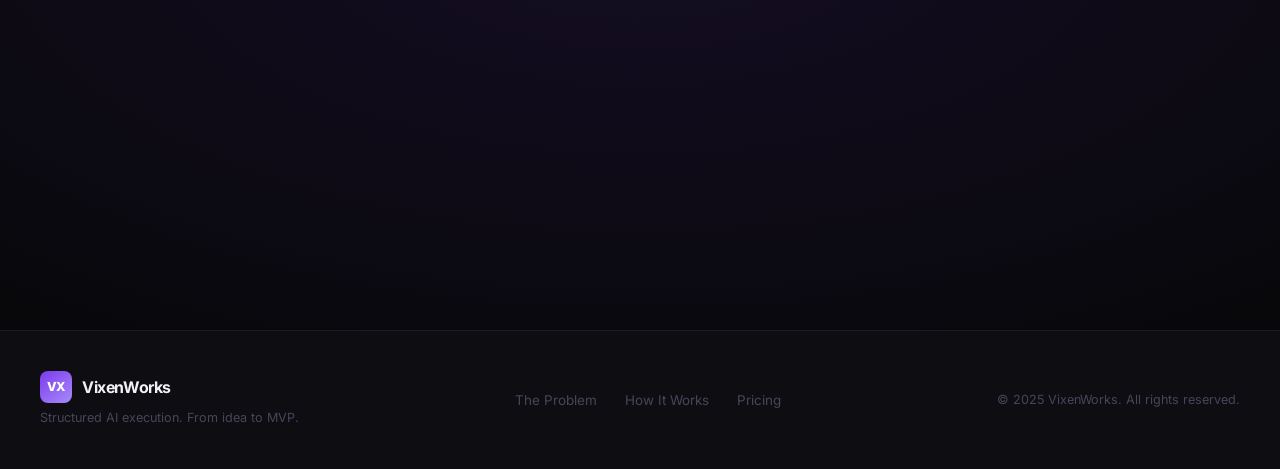
==== commit c49f4359: "Clean references" ====
--- a/index.html
+++ b/index.html
@@ -108,7 +108,7 @@
                   <span class="psf-dot"></span>
                   <span class="psf-dot"></span>
                 </div>
-                <span class="psf-url">vixenworks.io / discover</span>
+                <span class="psf-url">platform.vixenworks.com / discover</span>
               </div>
               <img
                 src="images/discover.png"
@@ -343,7 +343,7 @@
                   <span class="psf-dot"></span>
                   <span class="psf-dot"></span>
                 </div>
-                <span class="psf-url">vixenworks.io / discover</span>
+                <span class="psf-url">platform.vixenworks.com / discover</span>
               </div>
               <img src="images/discover.png" alt="VixenWorks Discover: guided product conversation interface" class="product-shot" loading="lazy" />
             </div>
@@ -363,7 +363,7 @@
                   <span class="psf-dot"></span>
                   <span class="psf-dot"></span>
                 </div>
-                <span class="psf-url">vixenworks.io / define</span>
+                <span class="psf-url">platform.vixenworks.com / define</span>
               </div>
               <img src="images/problem.png" alt="VixenWorks Define: structured problem statement and stakeholder context" class="product-shot" loading="lazy" />
             </div>
@@ -383,7 +383,7 @@
                   <span class="psf-dot"></span>
                   <span class="psf-dot"></span>
                 </div>
-                <span class="psf-url">vixenworks.io / design</span>
+                <span class="psf-url">platform.vixenworks.com / design</span>
               </div>
               <img src="images/architecture.png" alt="VixenWorks Design: architecture planning and technical decisions" class="product-shot" loading="lazy" />
             </div>
@@ -403,7 +403,7 @@
                   <span class="psf-dot"></span>
                   <span class="psf-dot"></span>
                 </div>
-                <span class="psf-url">vixenworks.io / project</span>
+                <span class="psf-url">platform.vixenworks.com / project</span>
               </div>
               <img src="images/project.png" alt="VixenWorks Build: epics, stories, tasks and delivery phases" class="product-shot" loading="lazy" />
             </div>
@@ -460,7 +460,7 @@
                 <span class="psf-dot"></span>
                 <span class="psf-dot"></span>
               </div>
-              <span class="psf-url">vixenworks.io / project</span>
+              <span class="psf-url">platform.vixenworks.com / project</span>
             </div>
             <img
               src="images/project.png"
@@ -484,7 +484,7 @@
                 <span class="psf-dot"></span>
                 <span class="psf-dot"></span>
               </div>
-              <span class="psf-url">vixenworks.io / agents</span>
+              <span class="psf-url">platform.vixenworks.com / agents</span>
             </div>
             <img
               src="images/autonomous-agent-orchestration.png"
@@ -551,7 +551,7 @@
                 <span class="psf-dot"></span>
                 <span class="psf-dot"></span>
               </div>
-              <span class="psf-url">vixenworks.io / insights</span>
+              <span class="psf-url">platform.vixenworks.com / insights</span>
             </div>
             <img
               src="images/insights.png"
@@ -661,7 +661,7 @@
                   <span class="psf-dot"></span>
                   <span class="psf-dot"></span>
                 </div>
-                <span class="psf-url">vixenworks.io / adversarial</span>
+                <span class="psf-url">platform.vixenworks.com / adversarial</span>
               </div>
               <img
                 src="images/adversarial.png"
@@ -702,7 +702,7 @@
                 <span class="psf-dot"></span>
                 <span class="psf-dot"></span>
               </div>
-              <span class="psf-url">vixenworks.io / architecture</span>
+              <span class="psf-url">platform.vixenworks.com / architecture</span>
             </div>
             <img
               src="images/architecture.png"
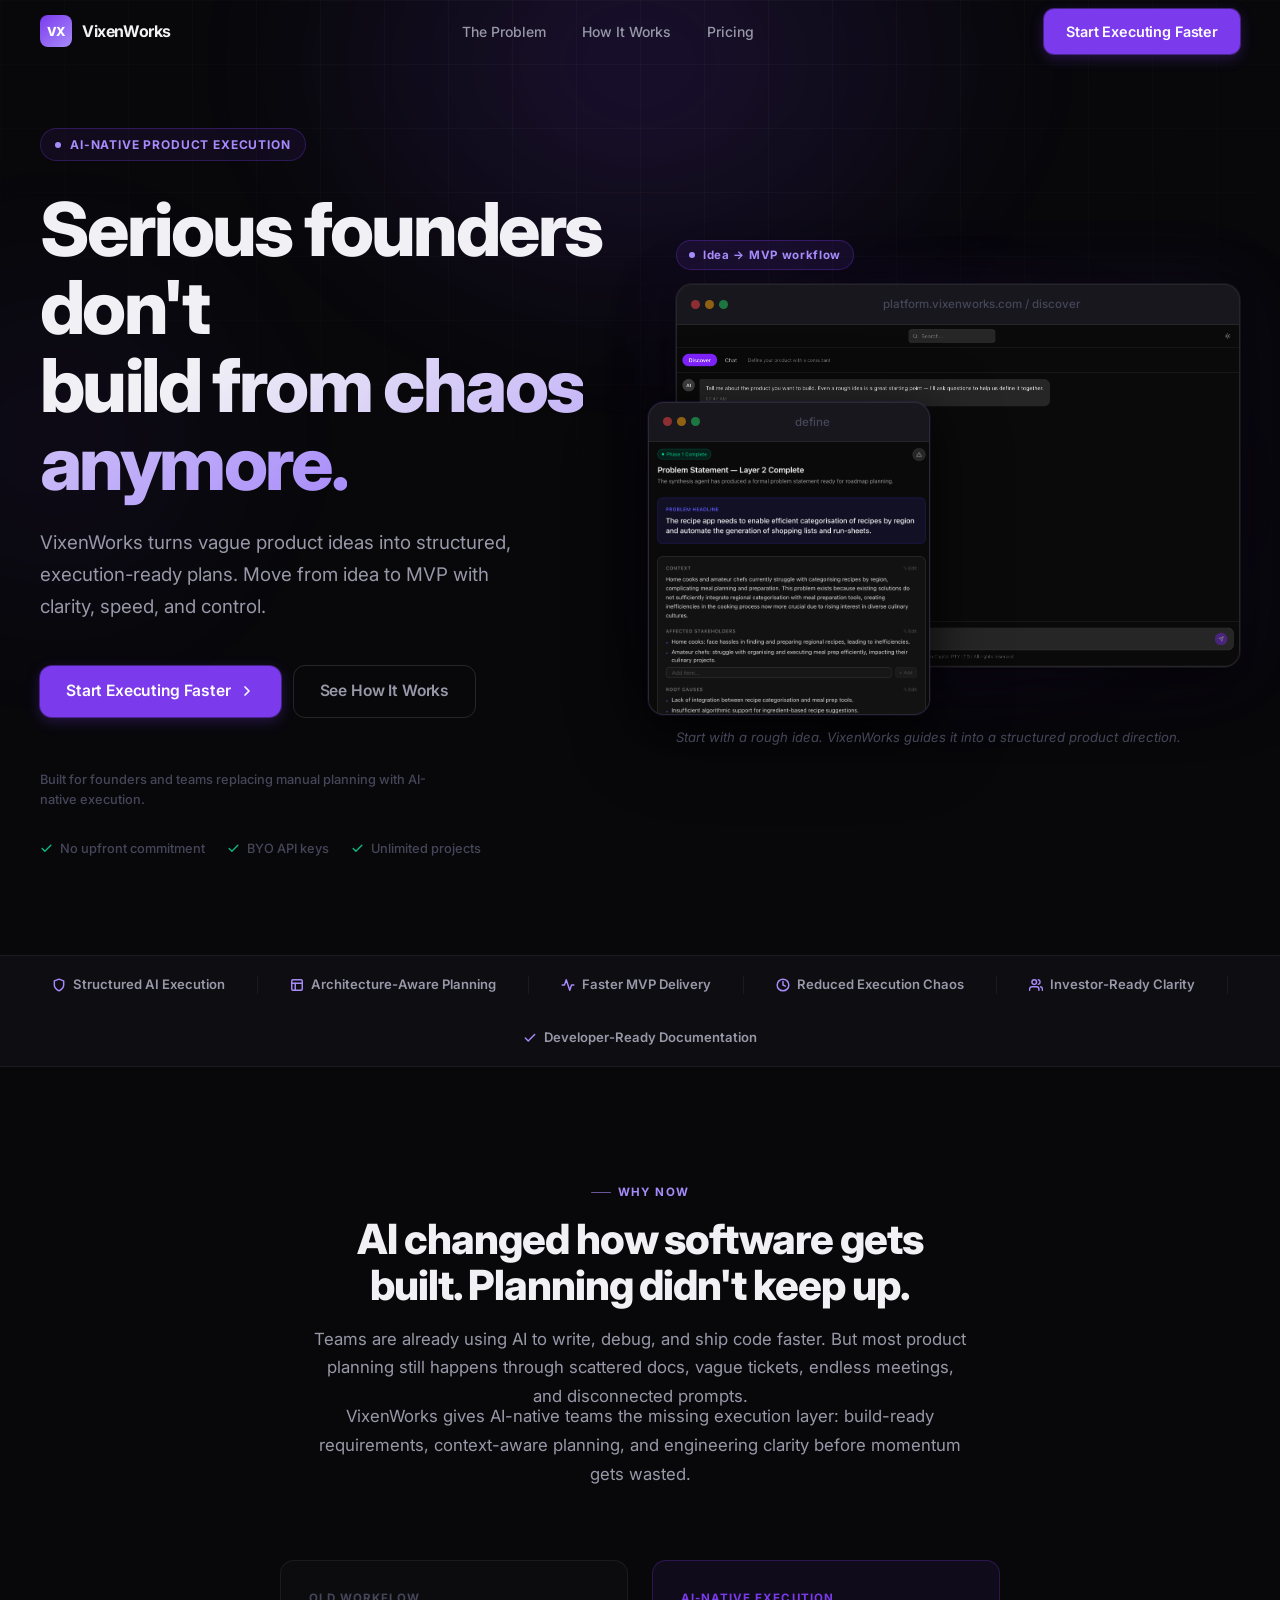
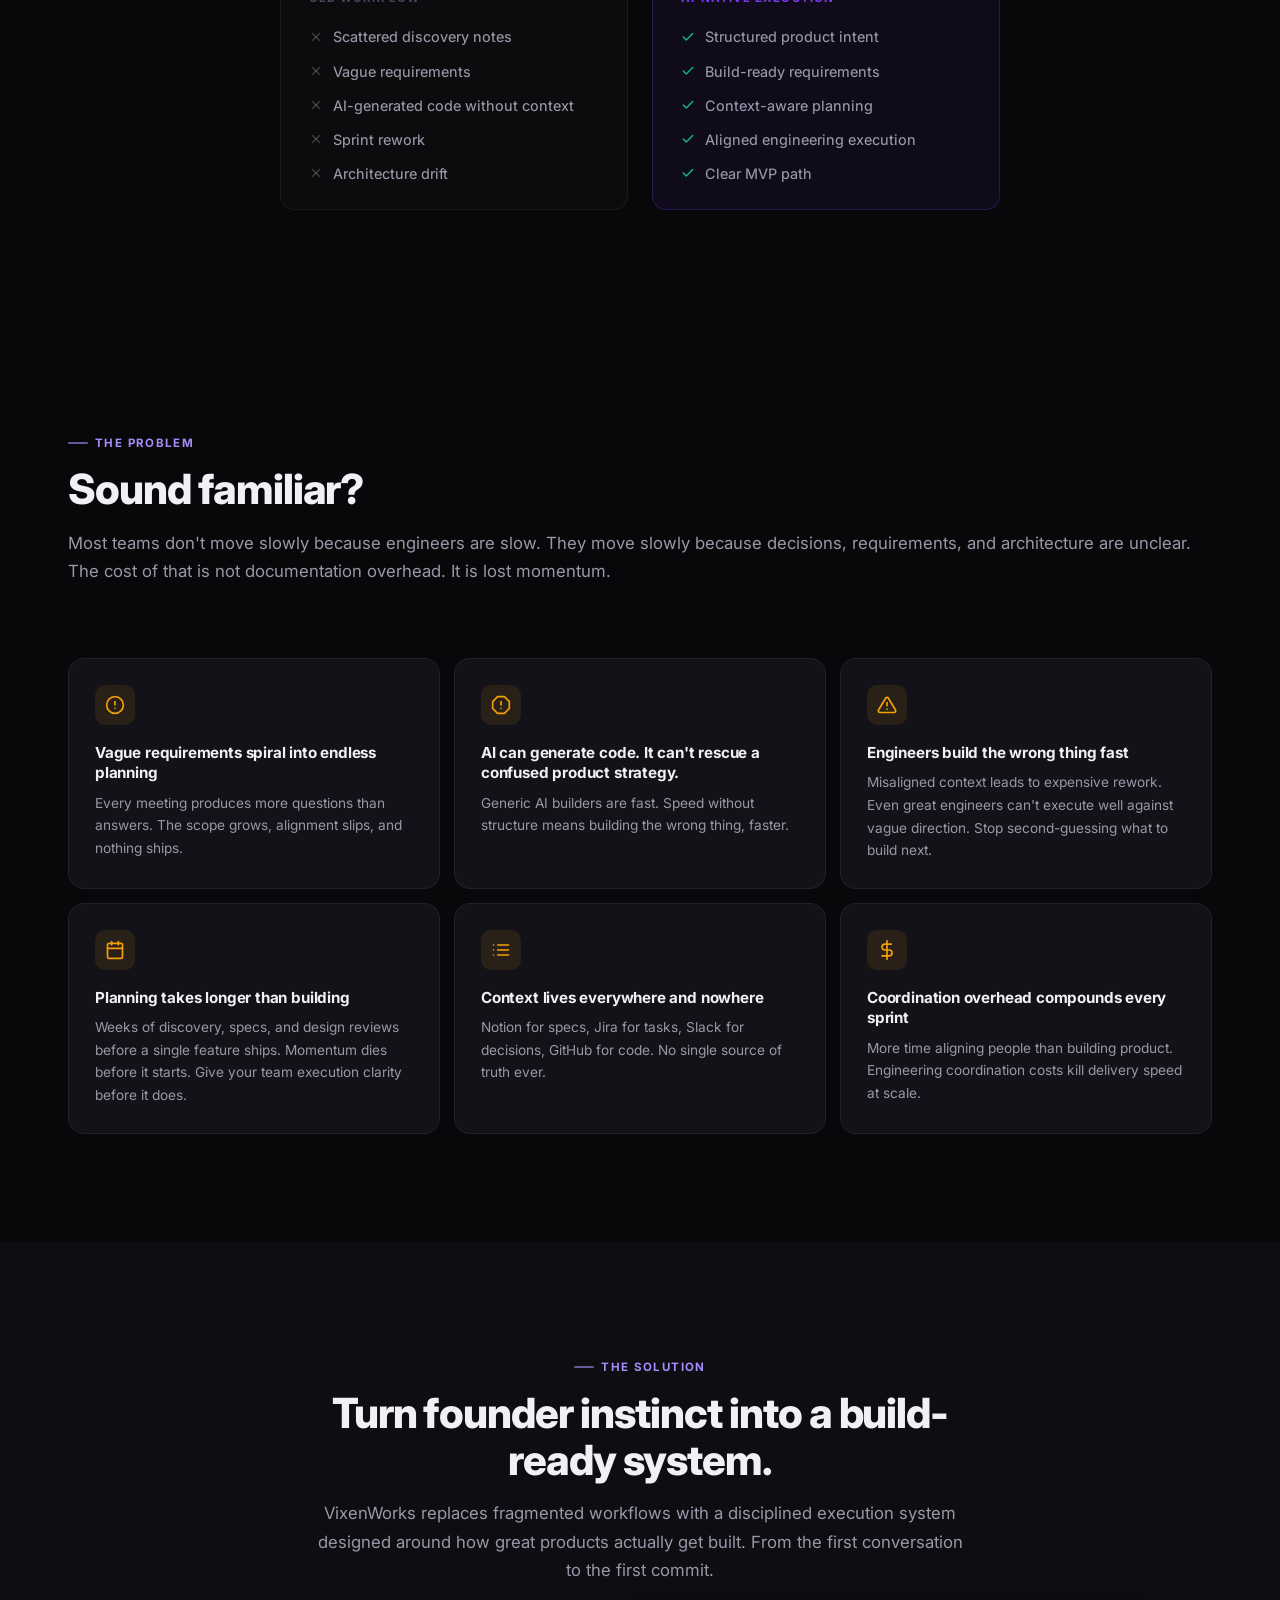
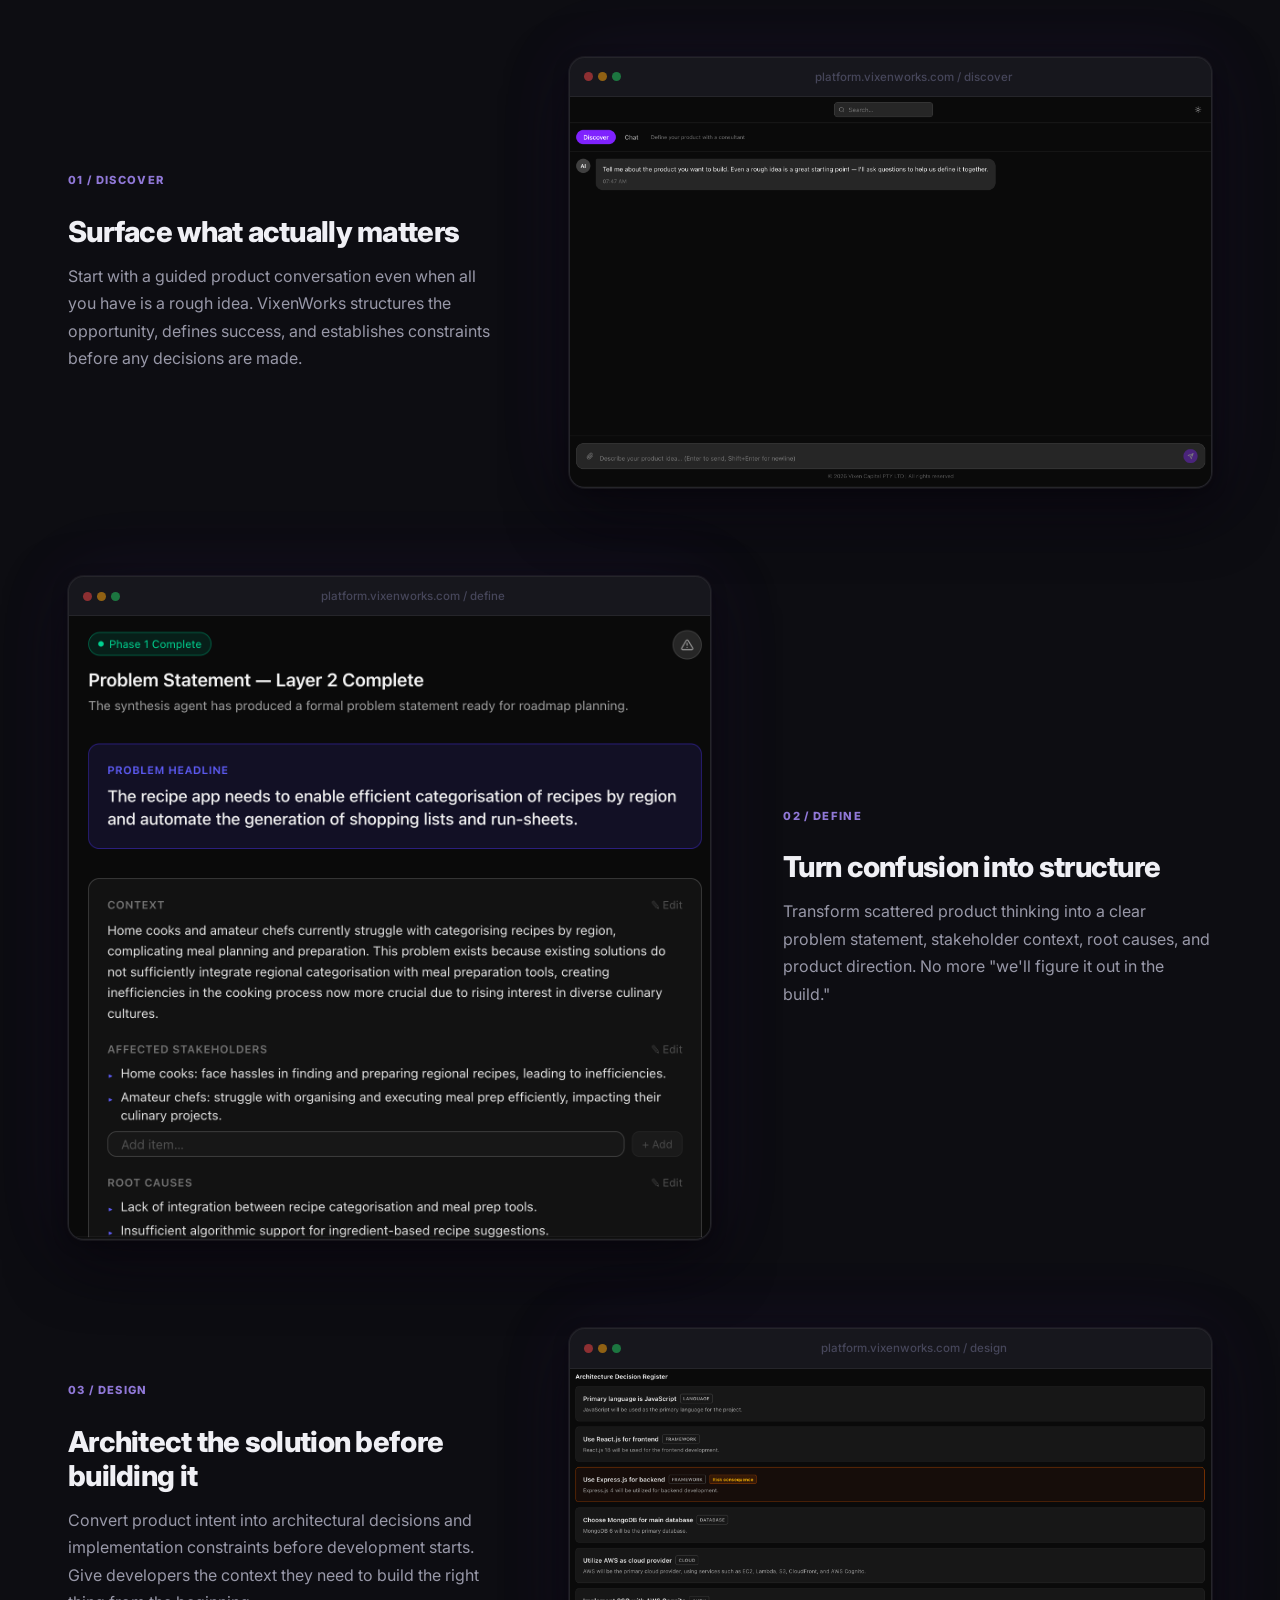
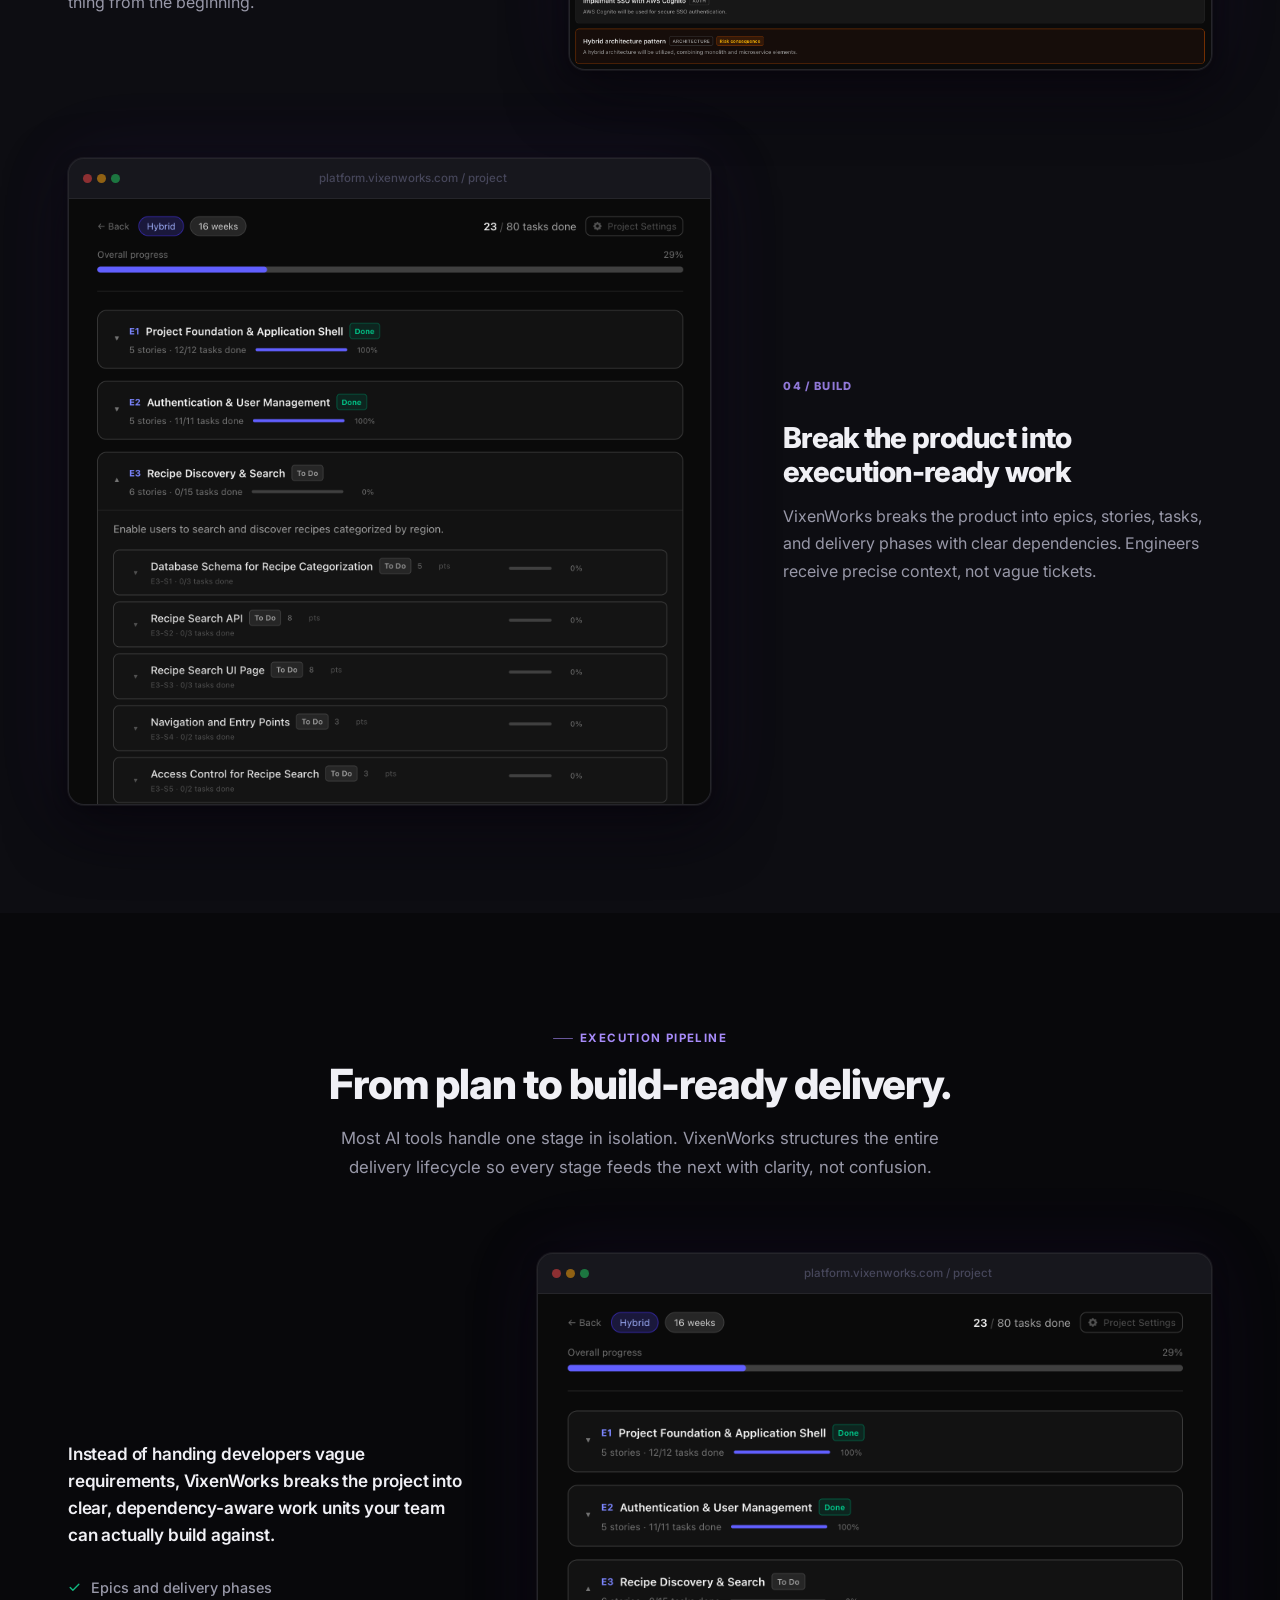
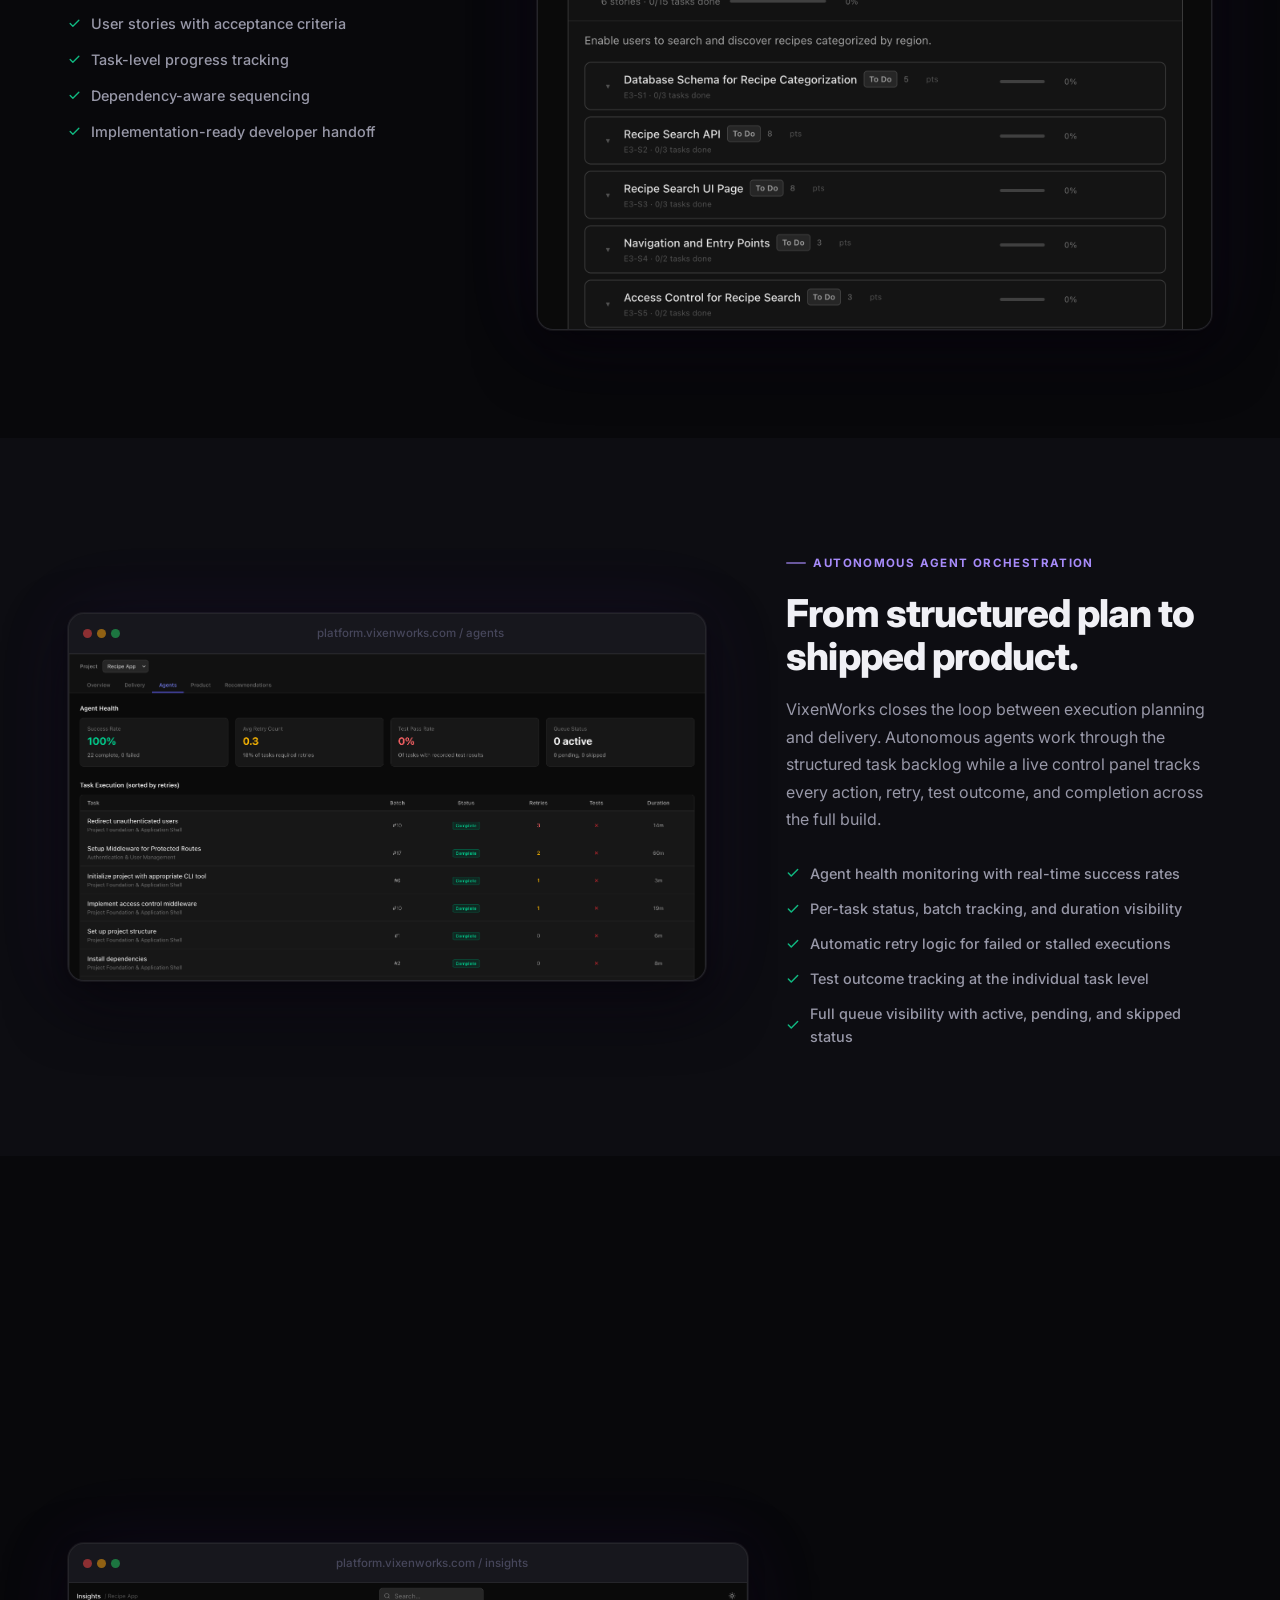
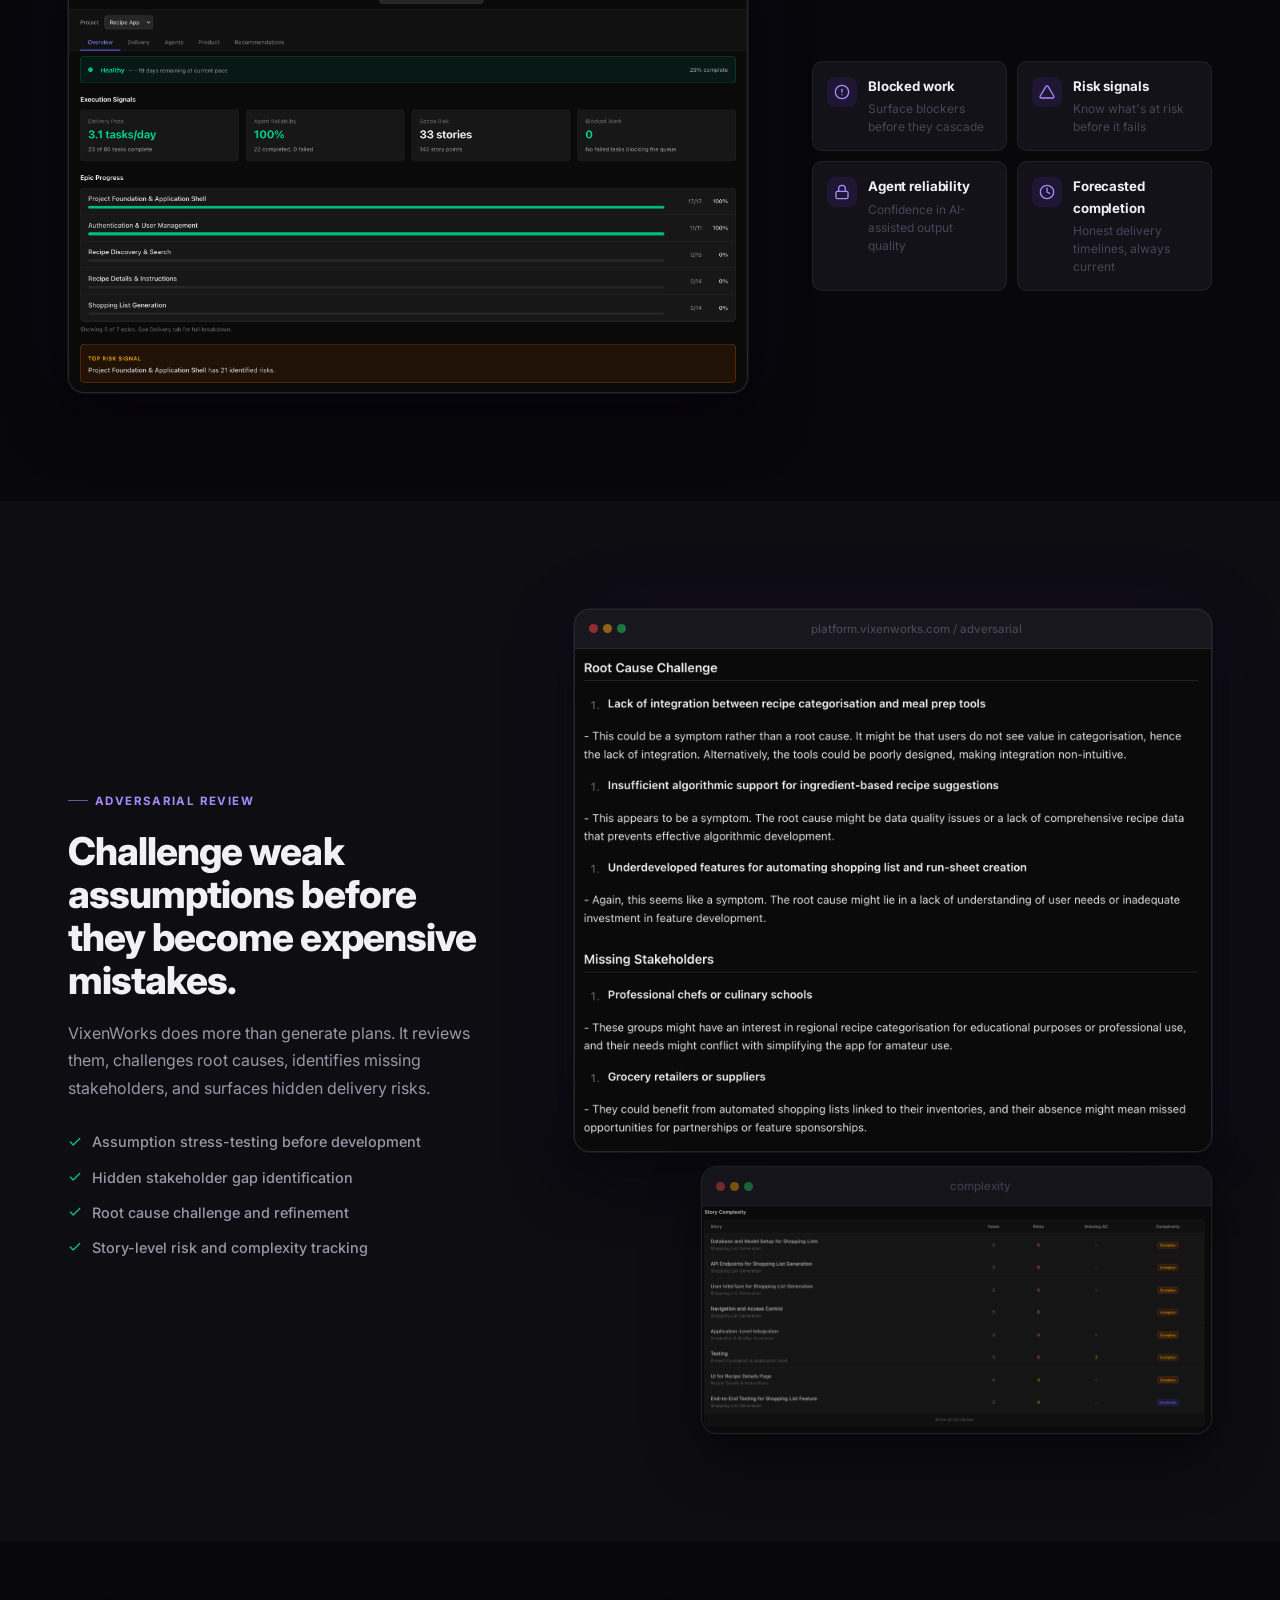
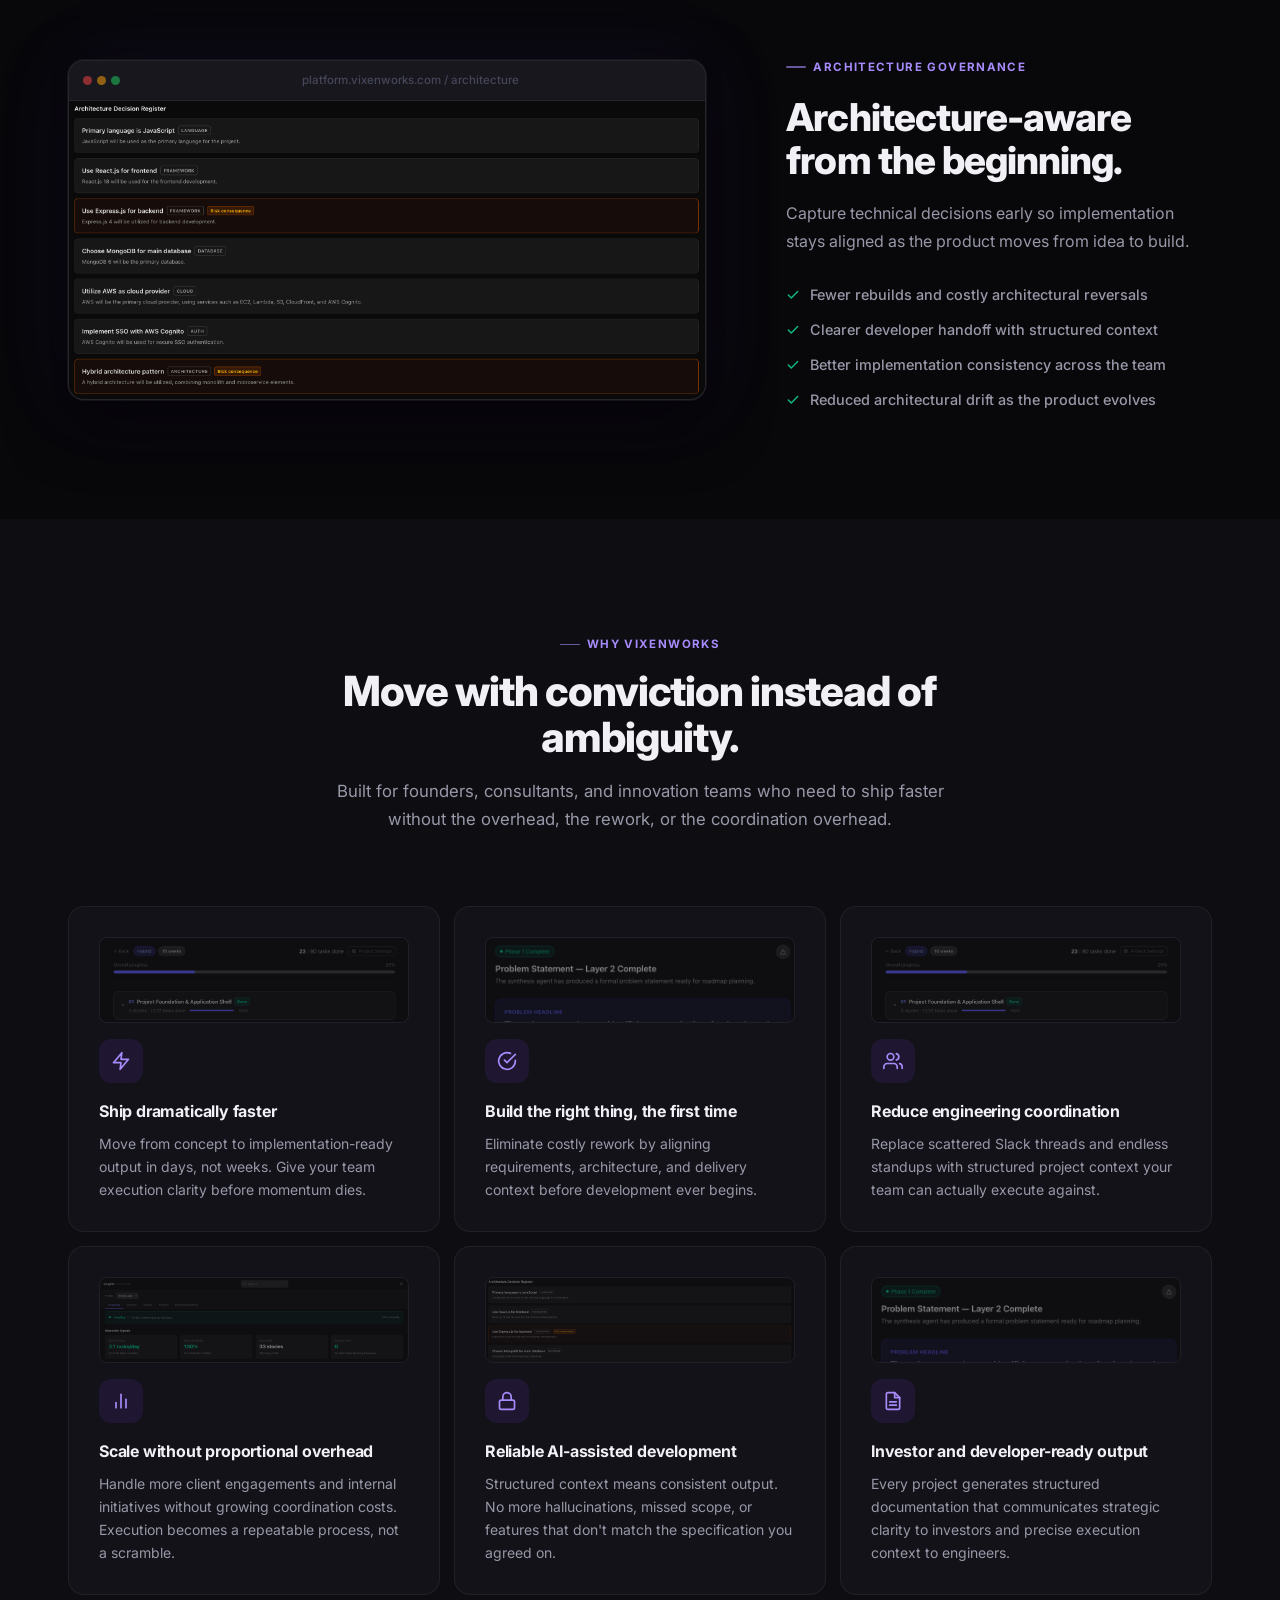
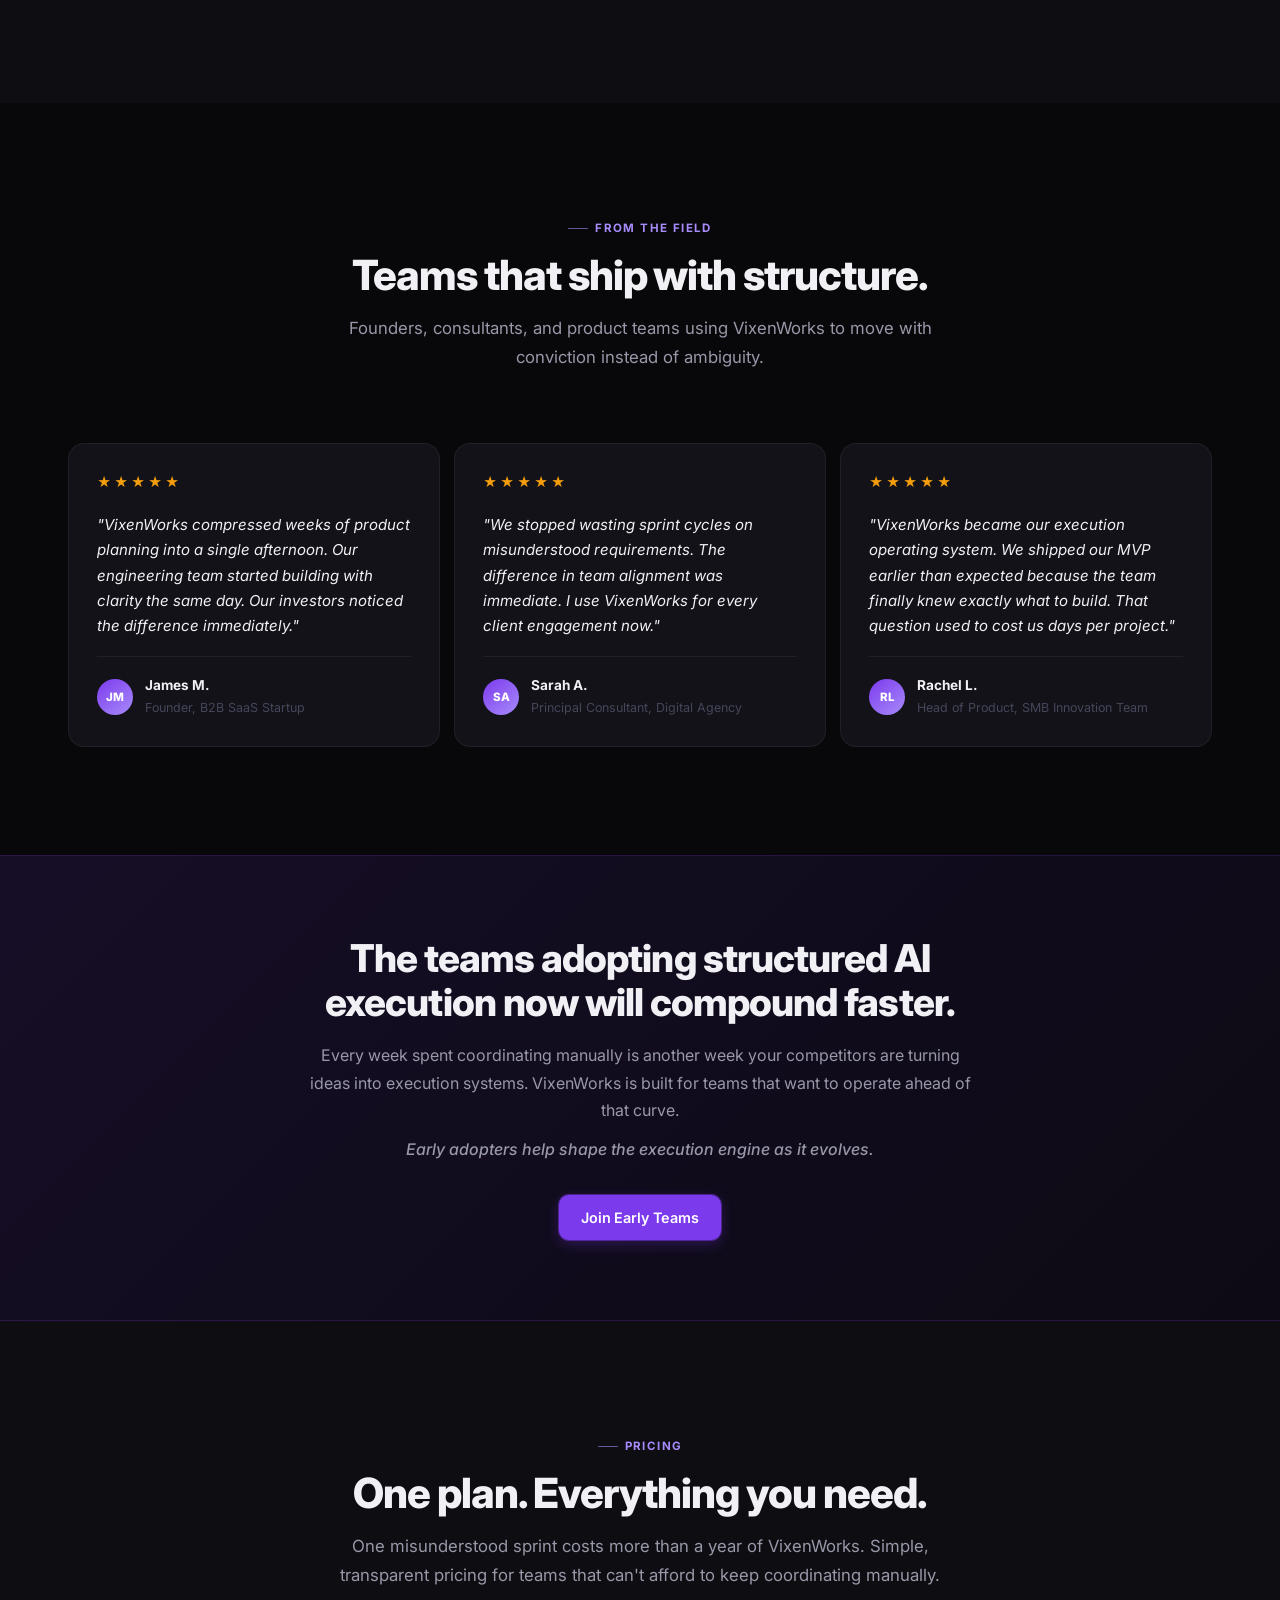
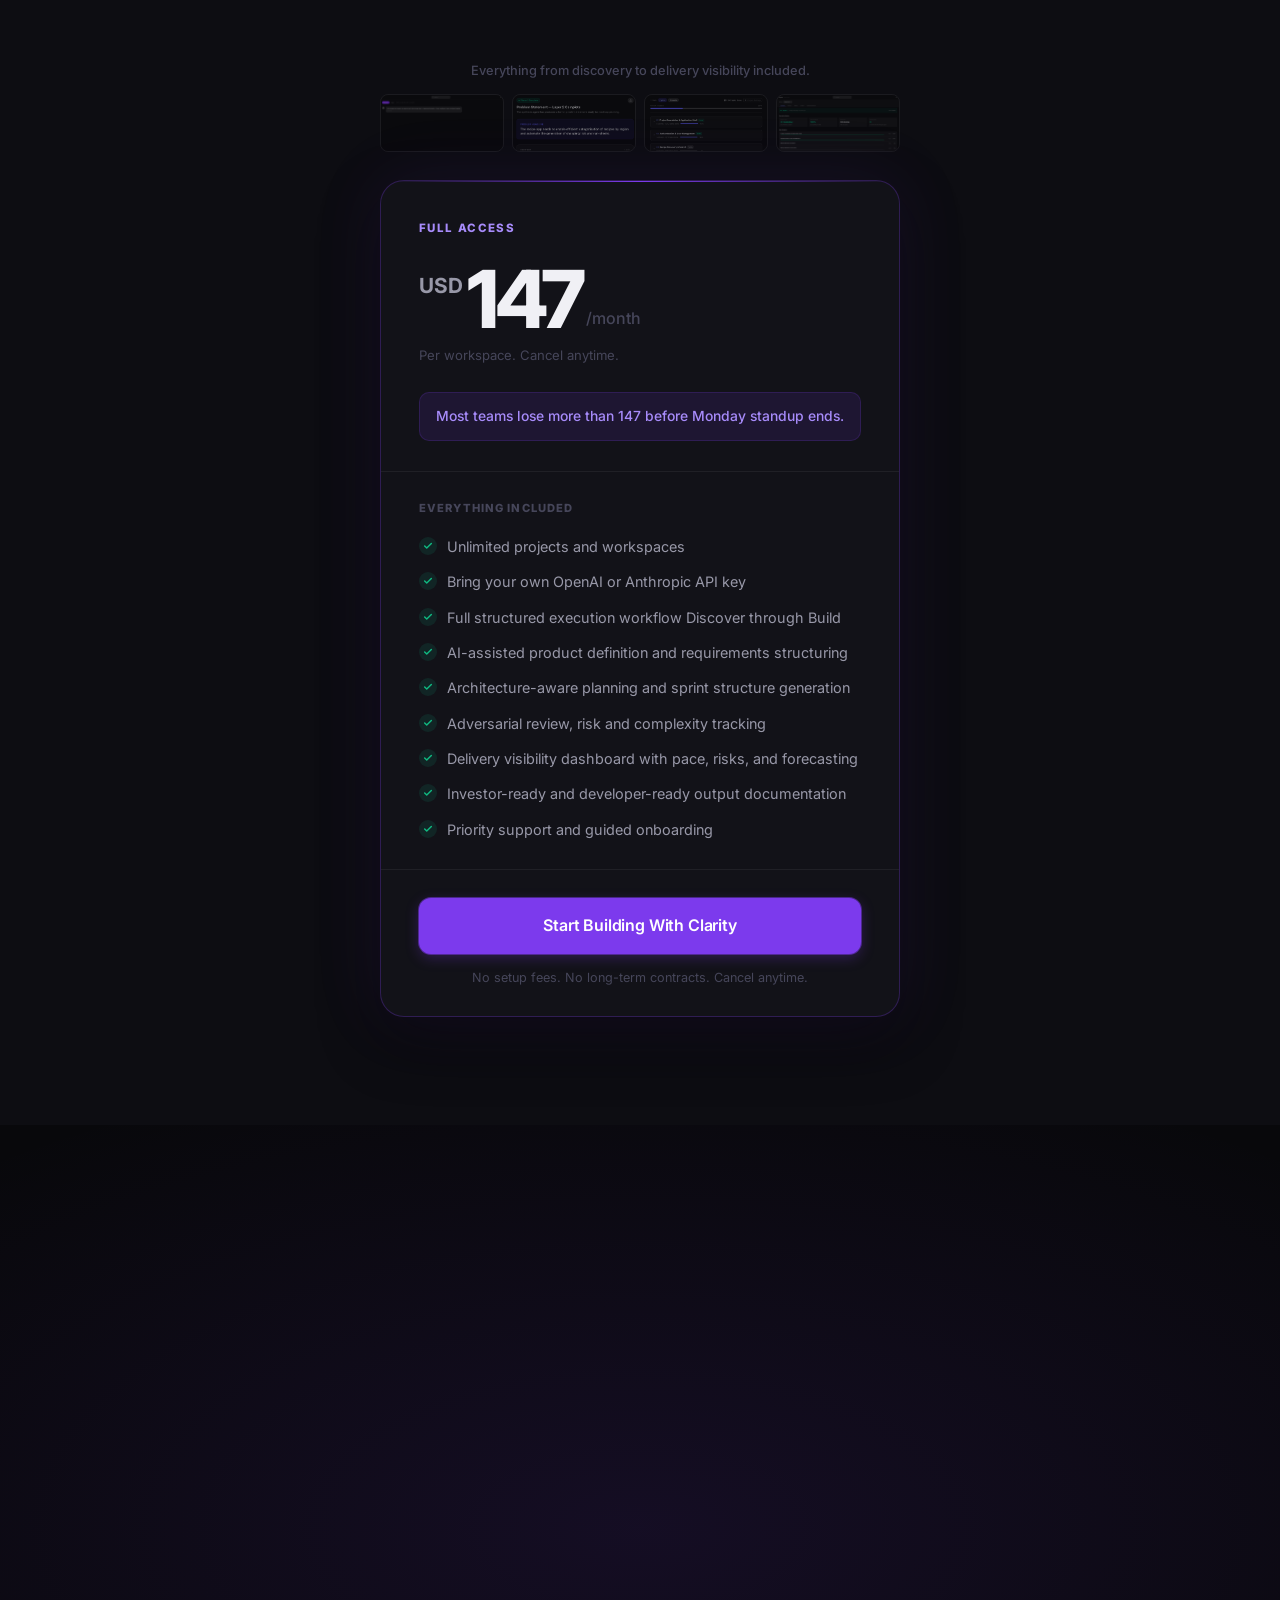
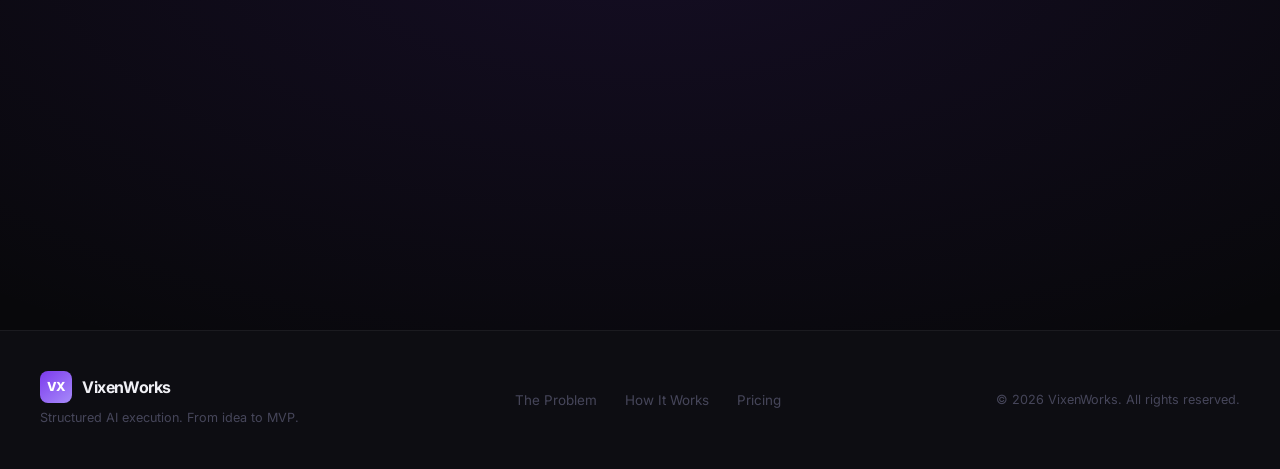
==== commit 21545b7a: "Correct copyright" ====
--- a/index.html
+++ b/index.html
@@ -1076,7 +1076,7 @@
         <li><a href="#pricing">Pricing</a></li>
       </ul>
       <div class="footer-copy">
-        &copy; 2025 VixenWorks. All rights reserved.
+        &copy; 2026 VixenWorks. All rights reserved.
       </div>
     </div>
   </footer>
